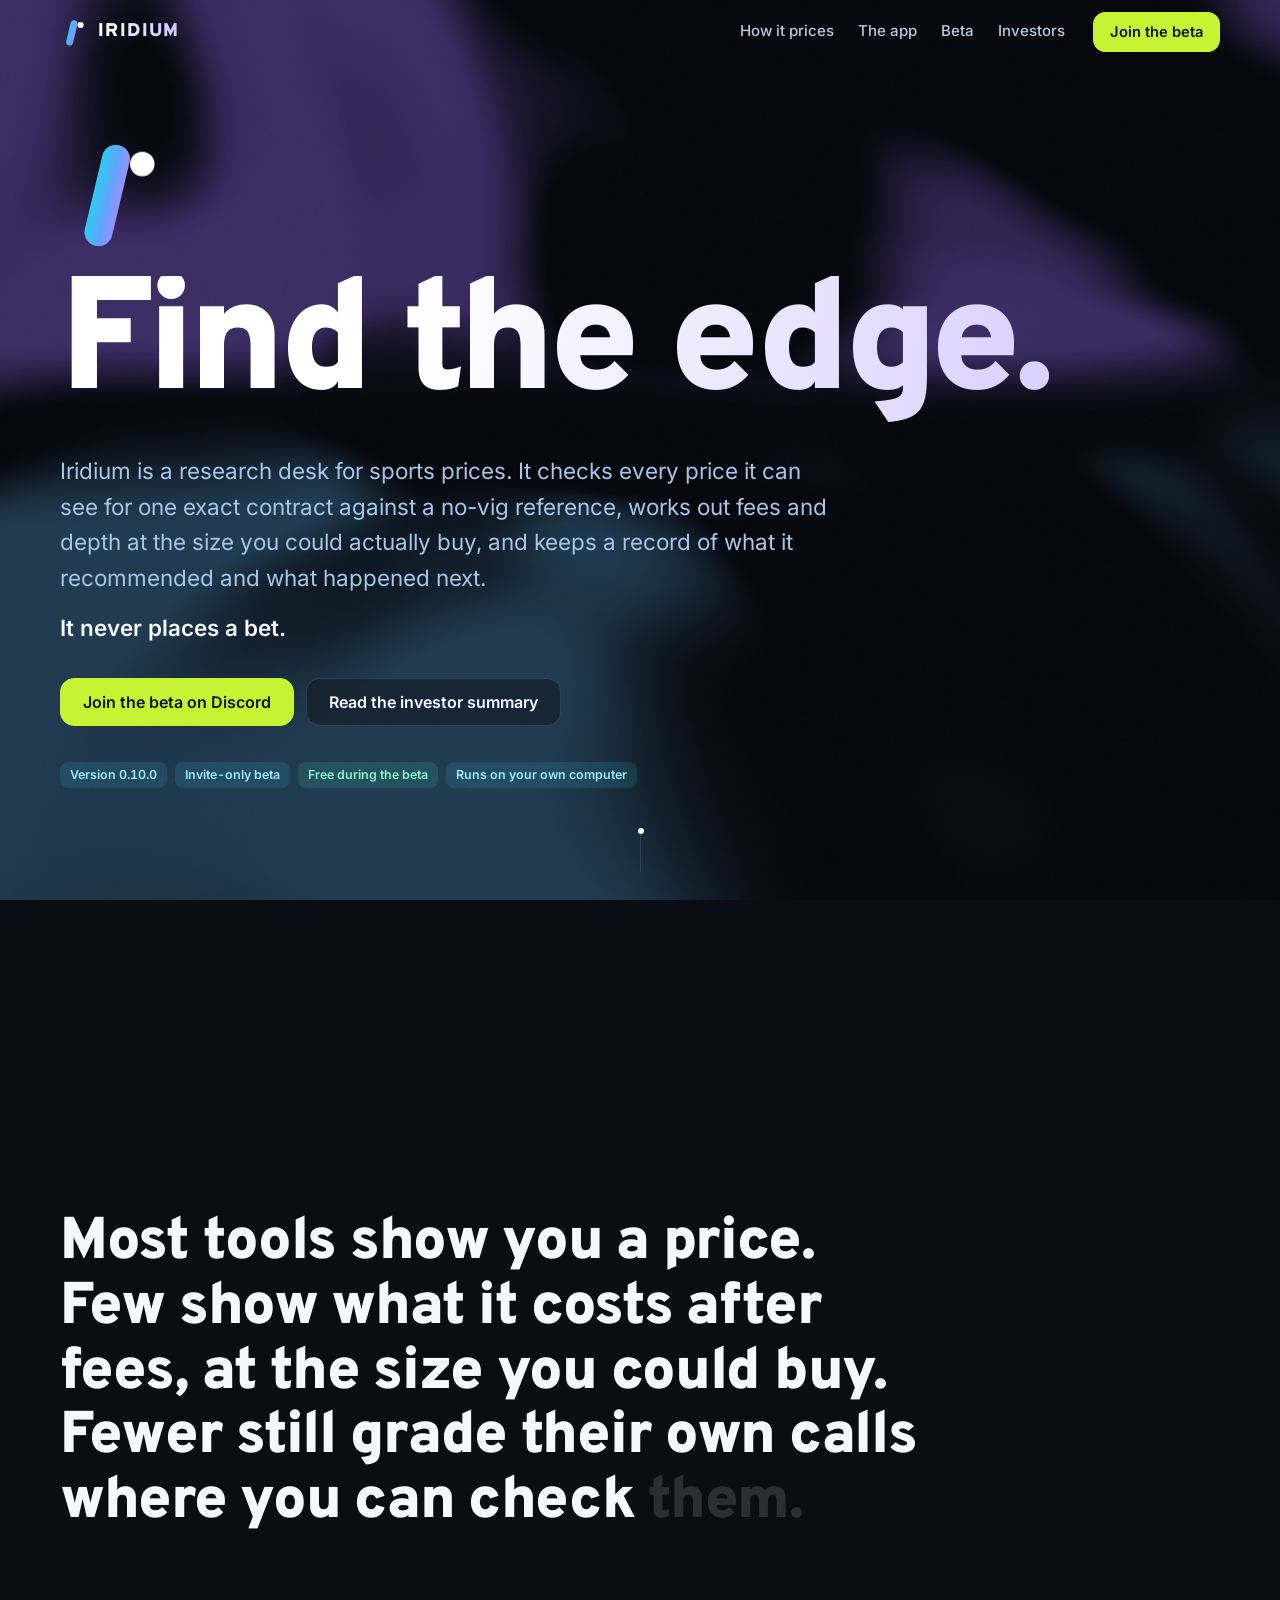
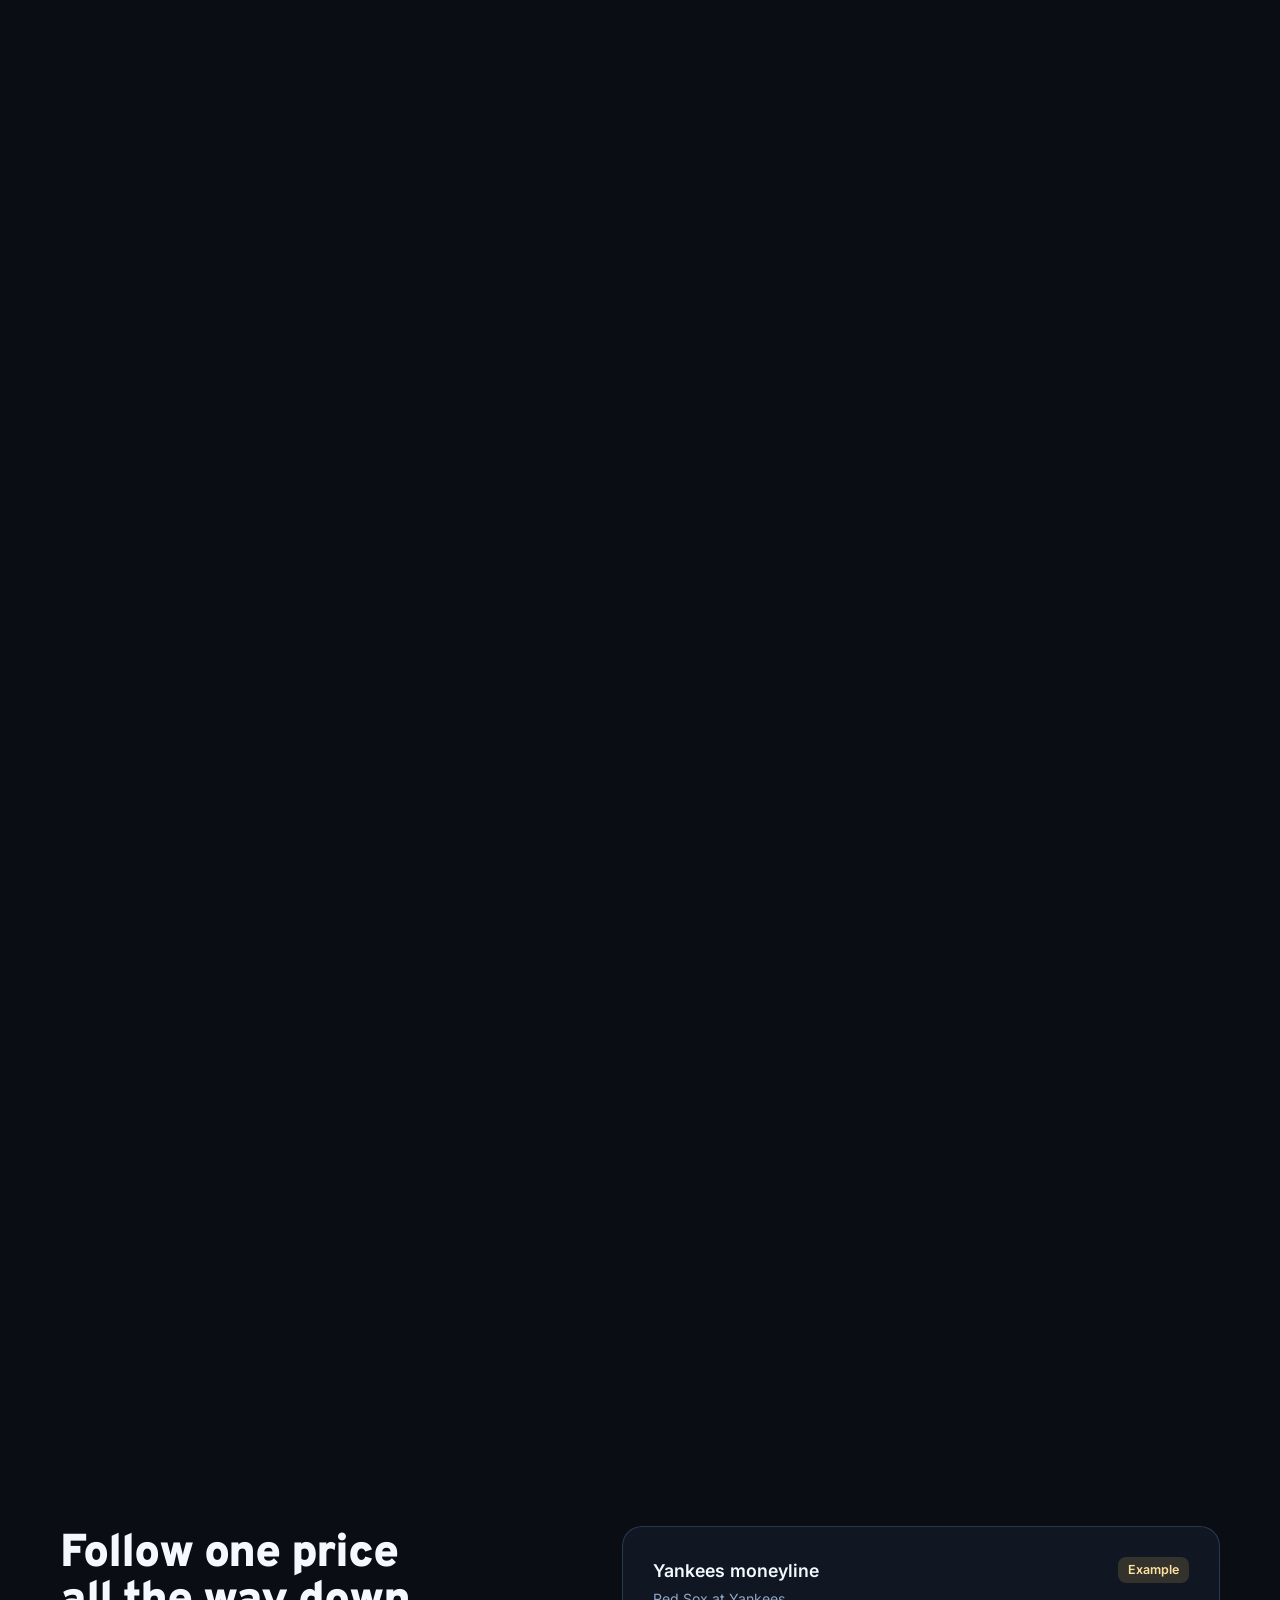
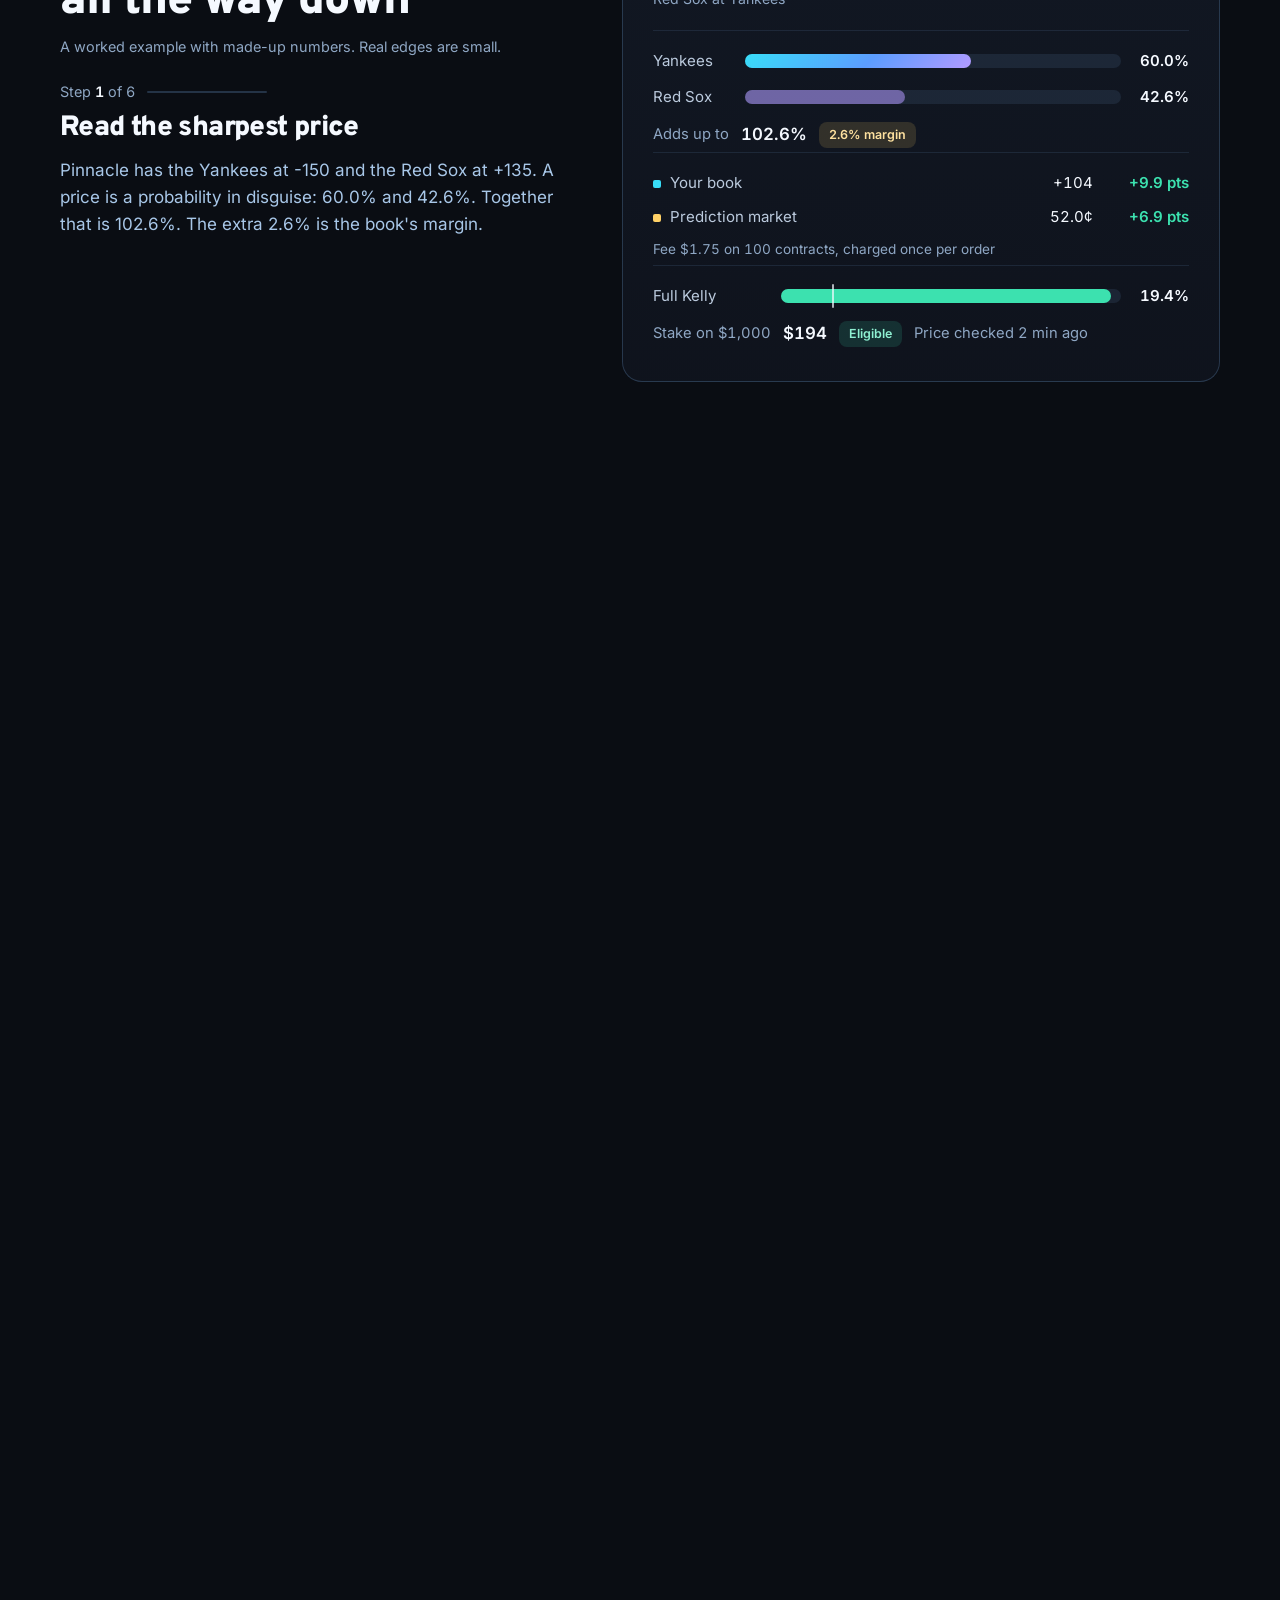
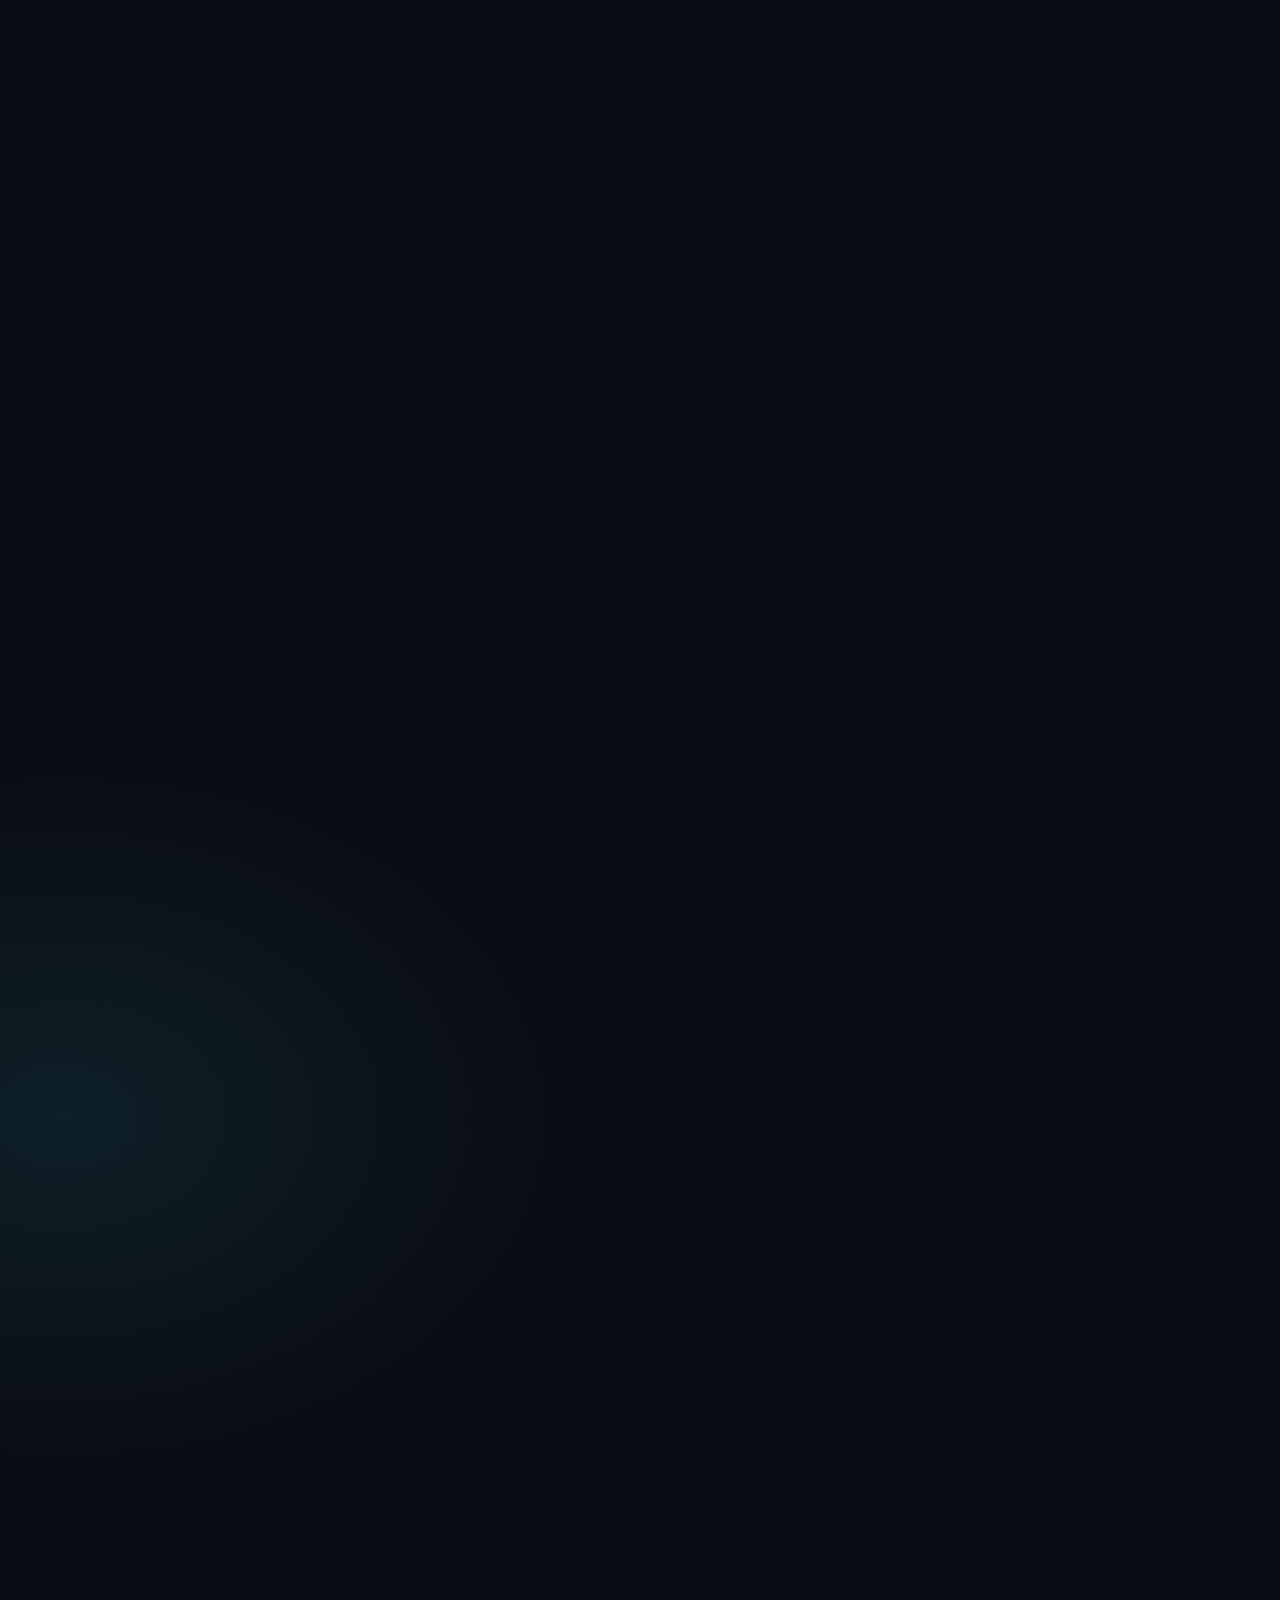
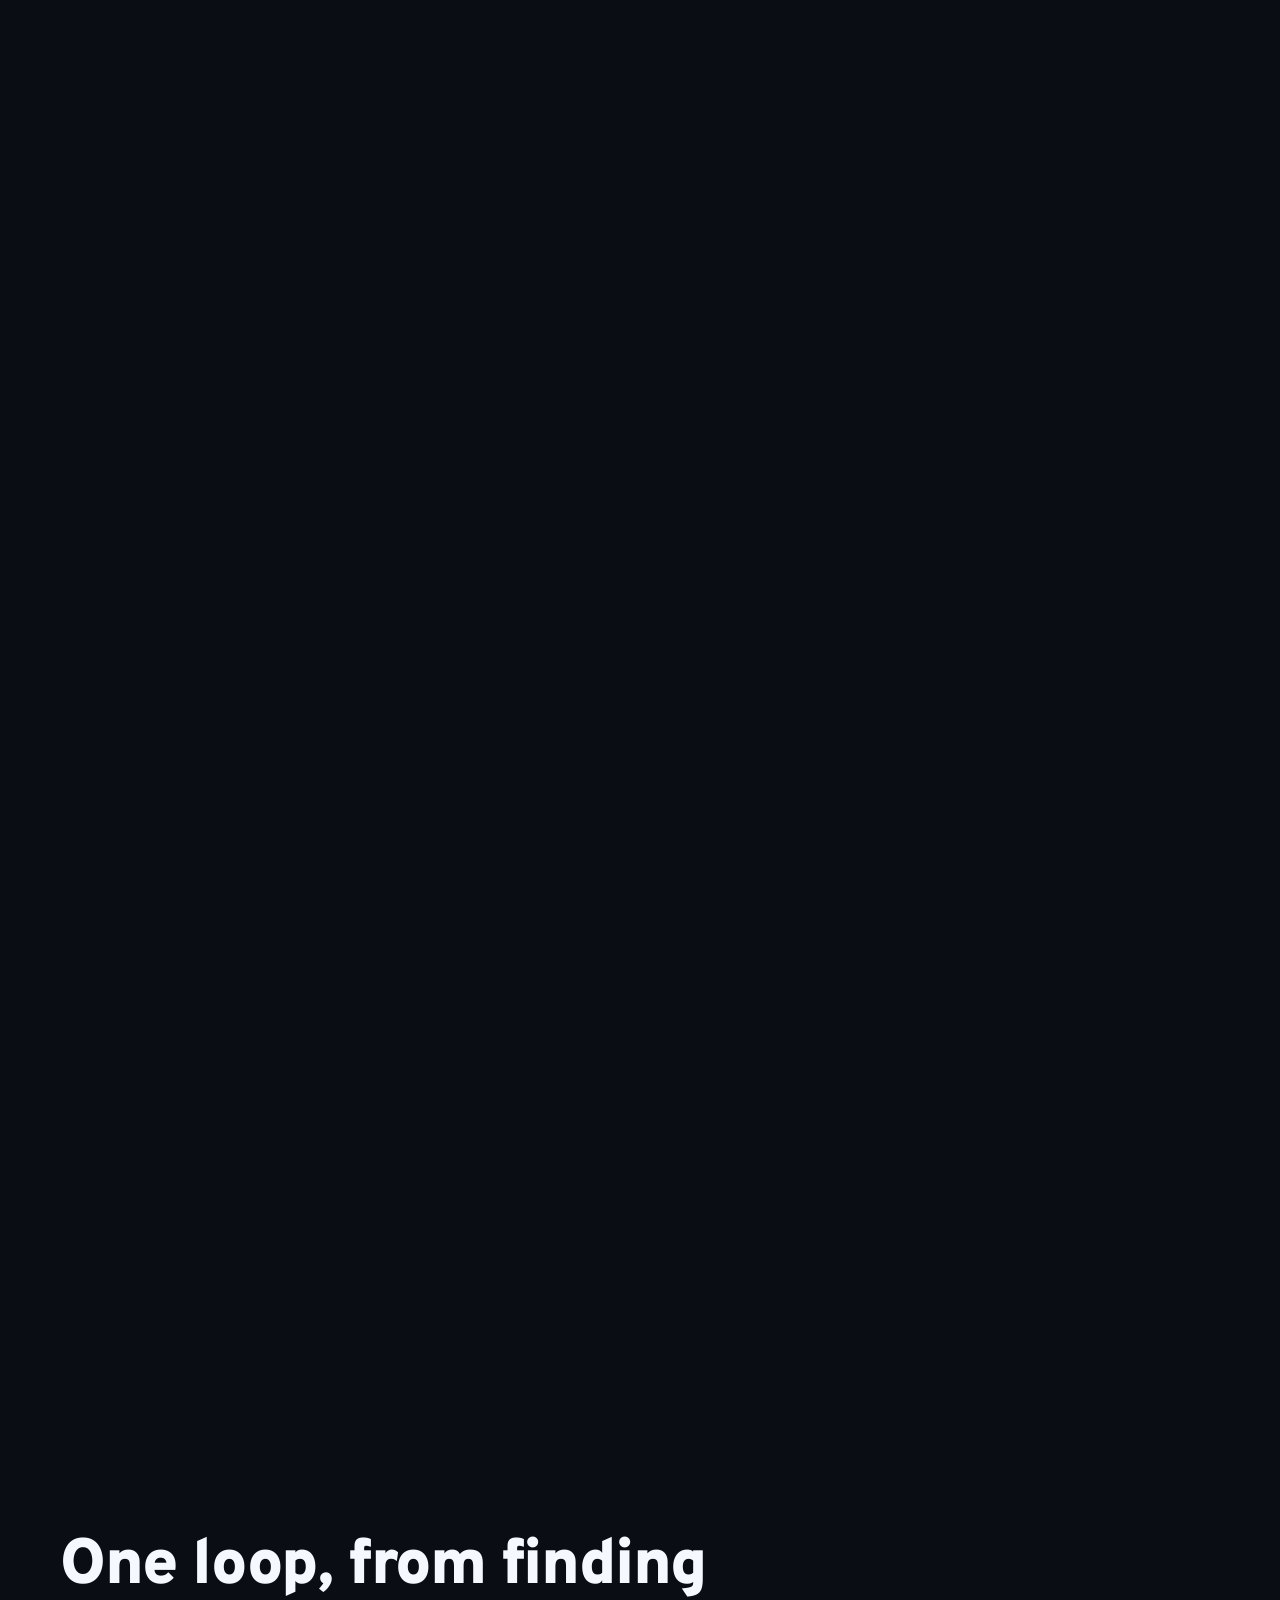
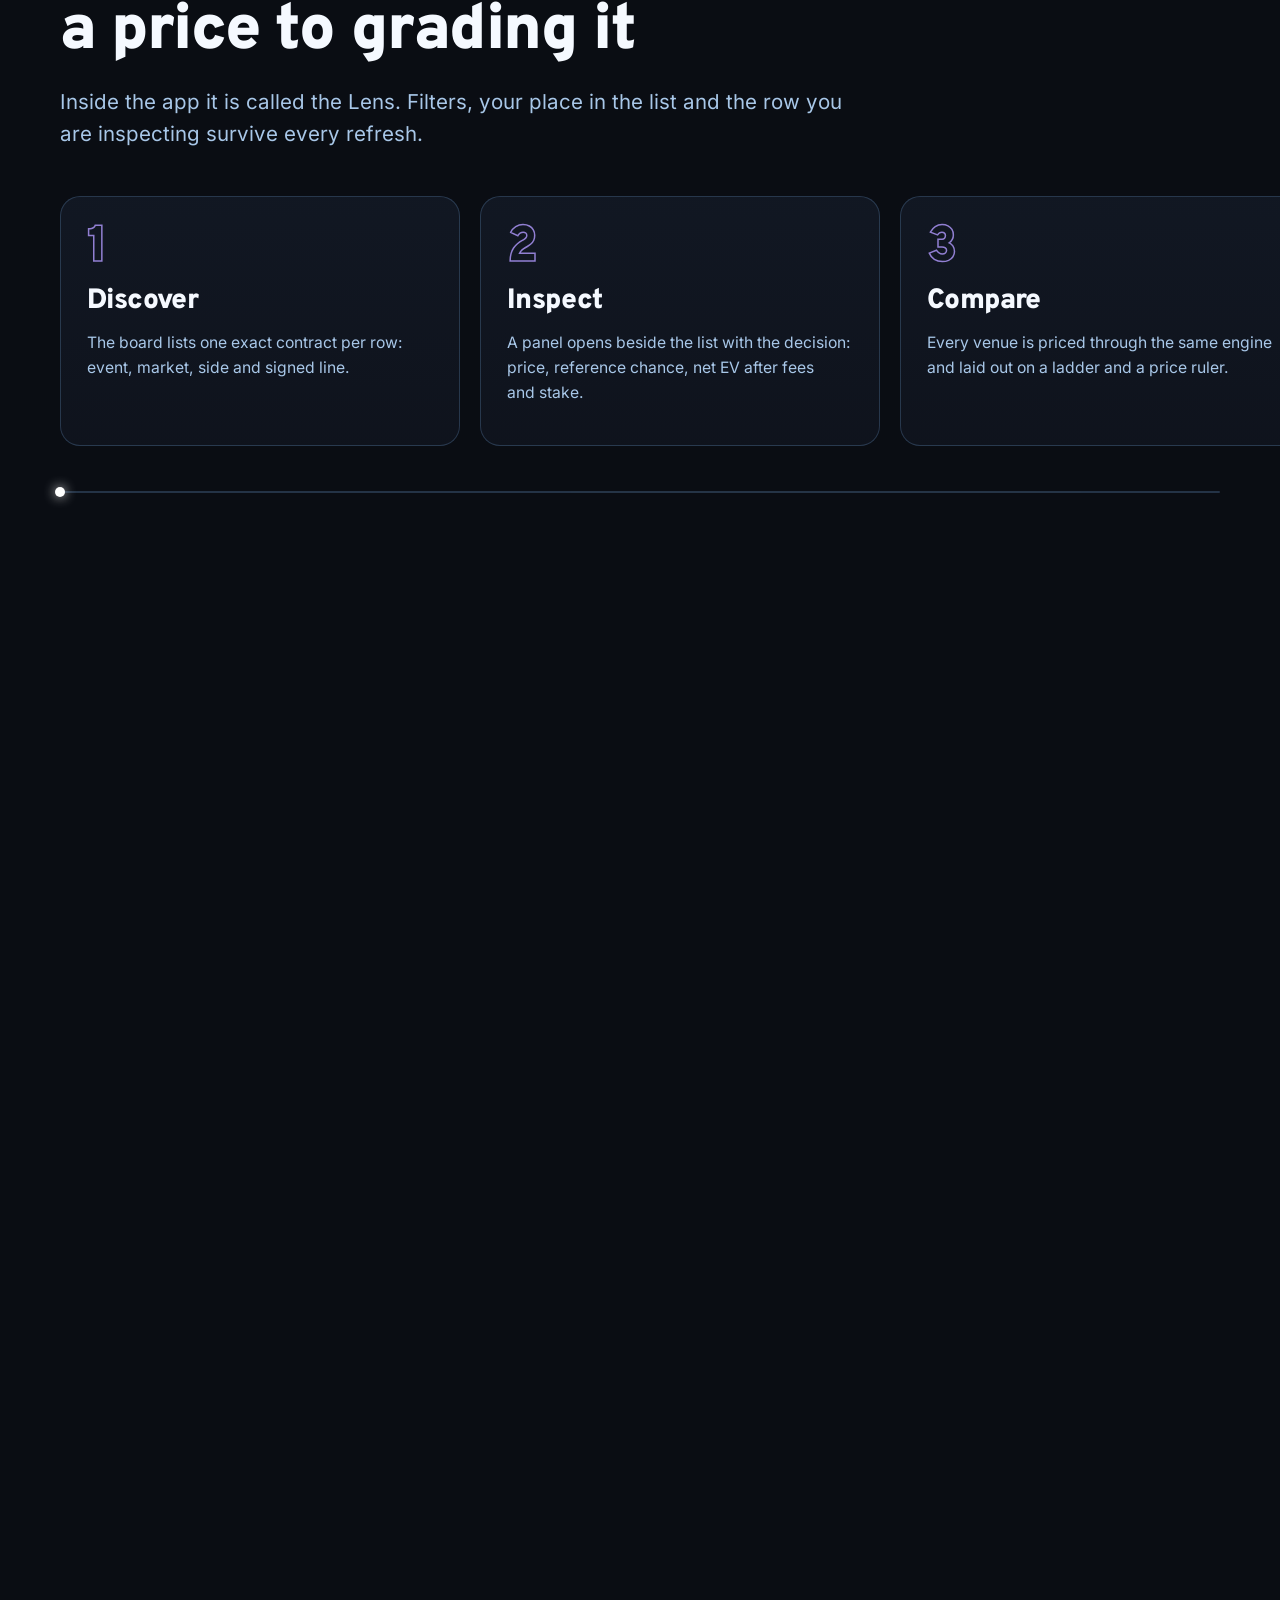
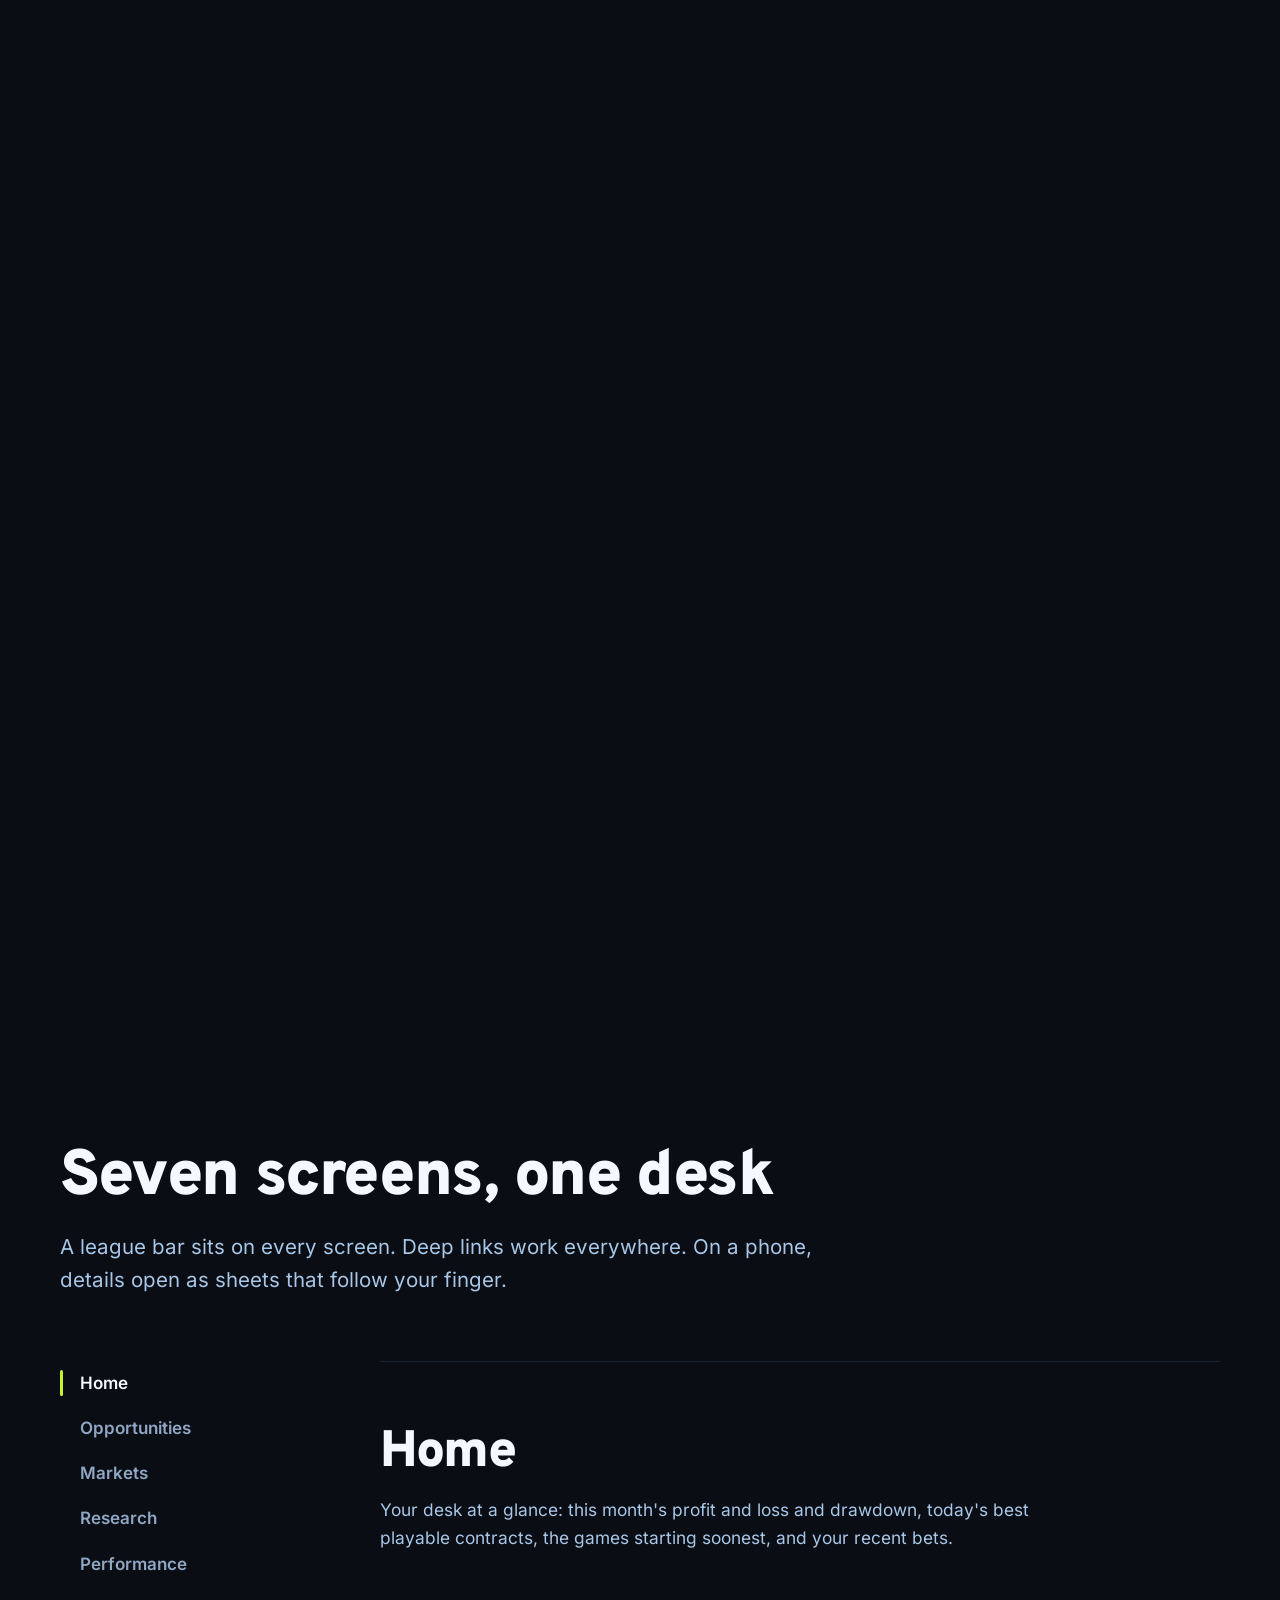
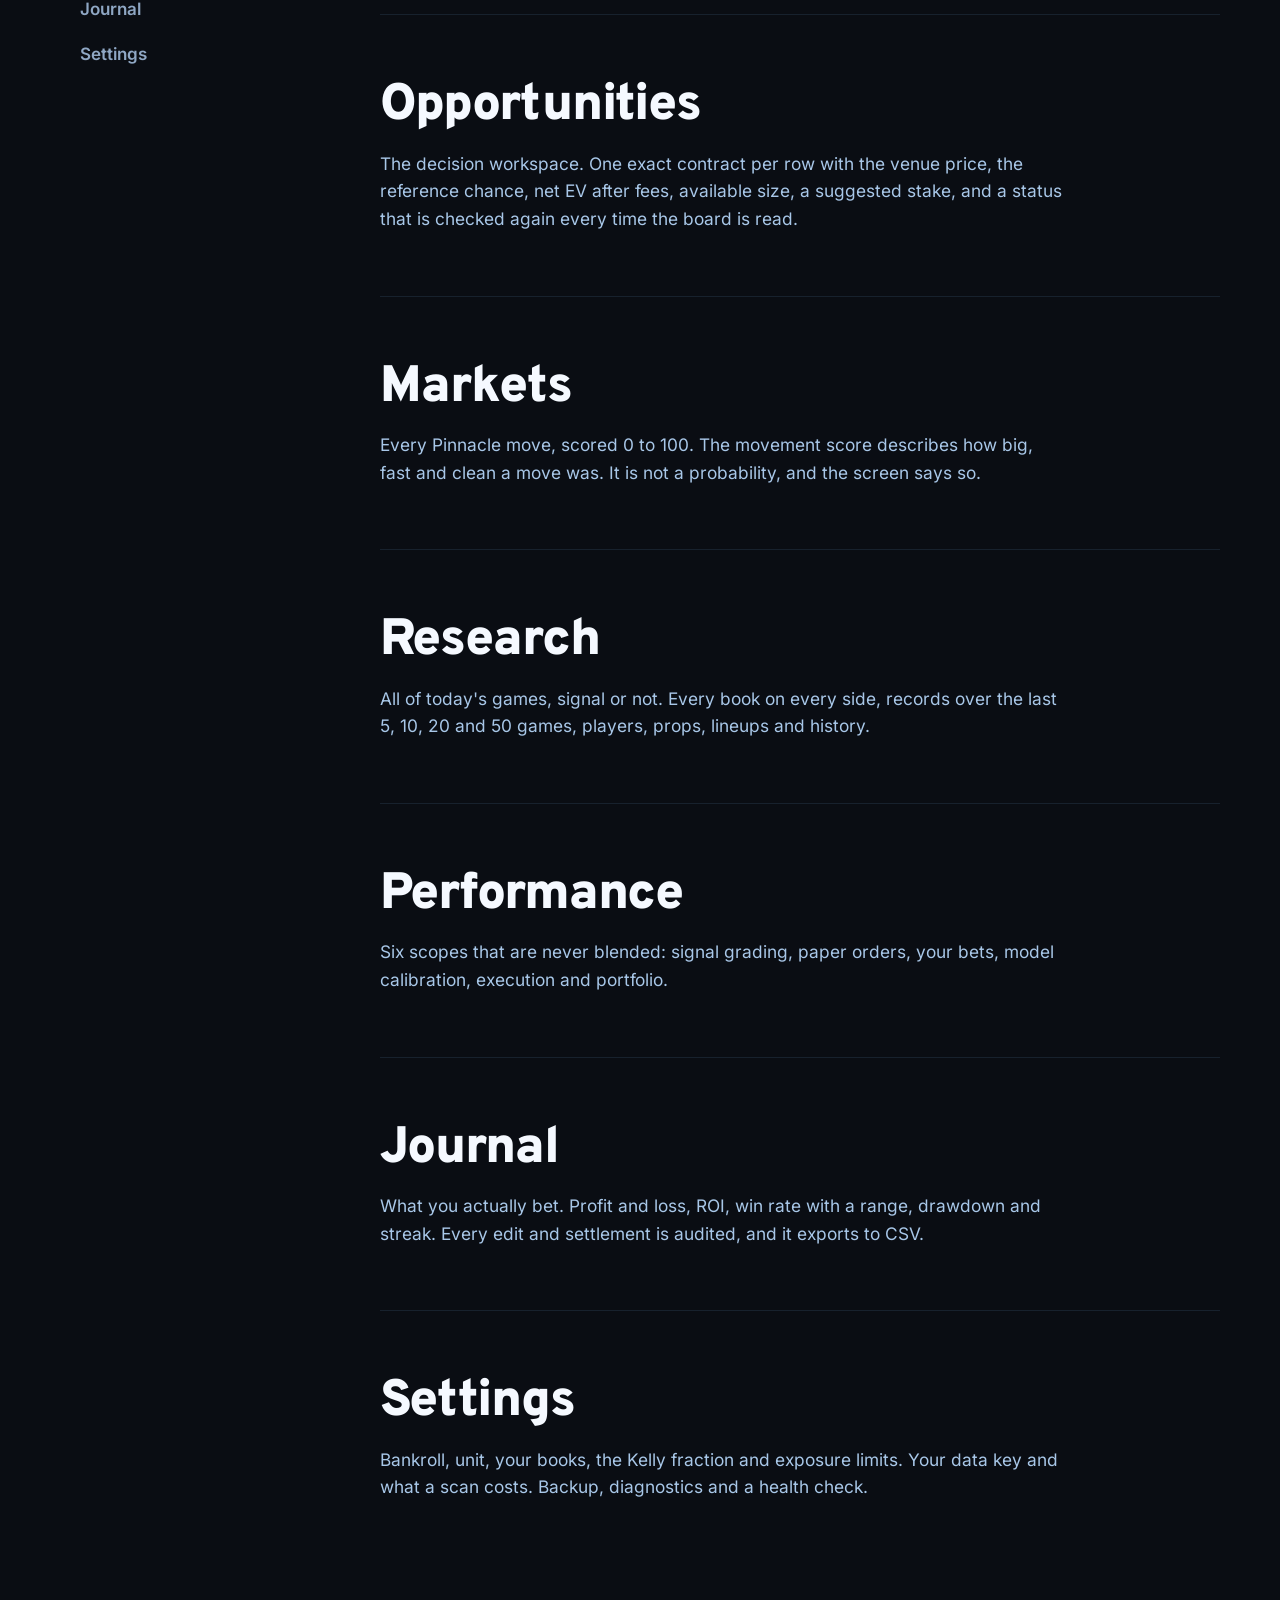
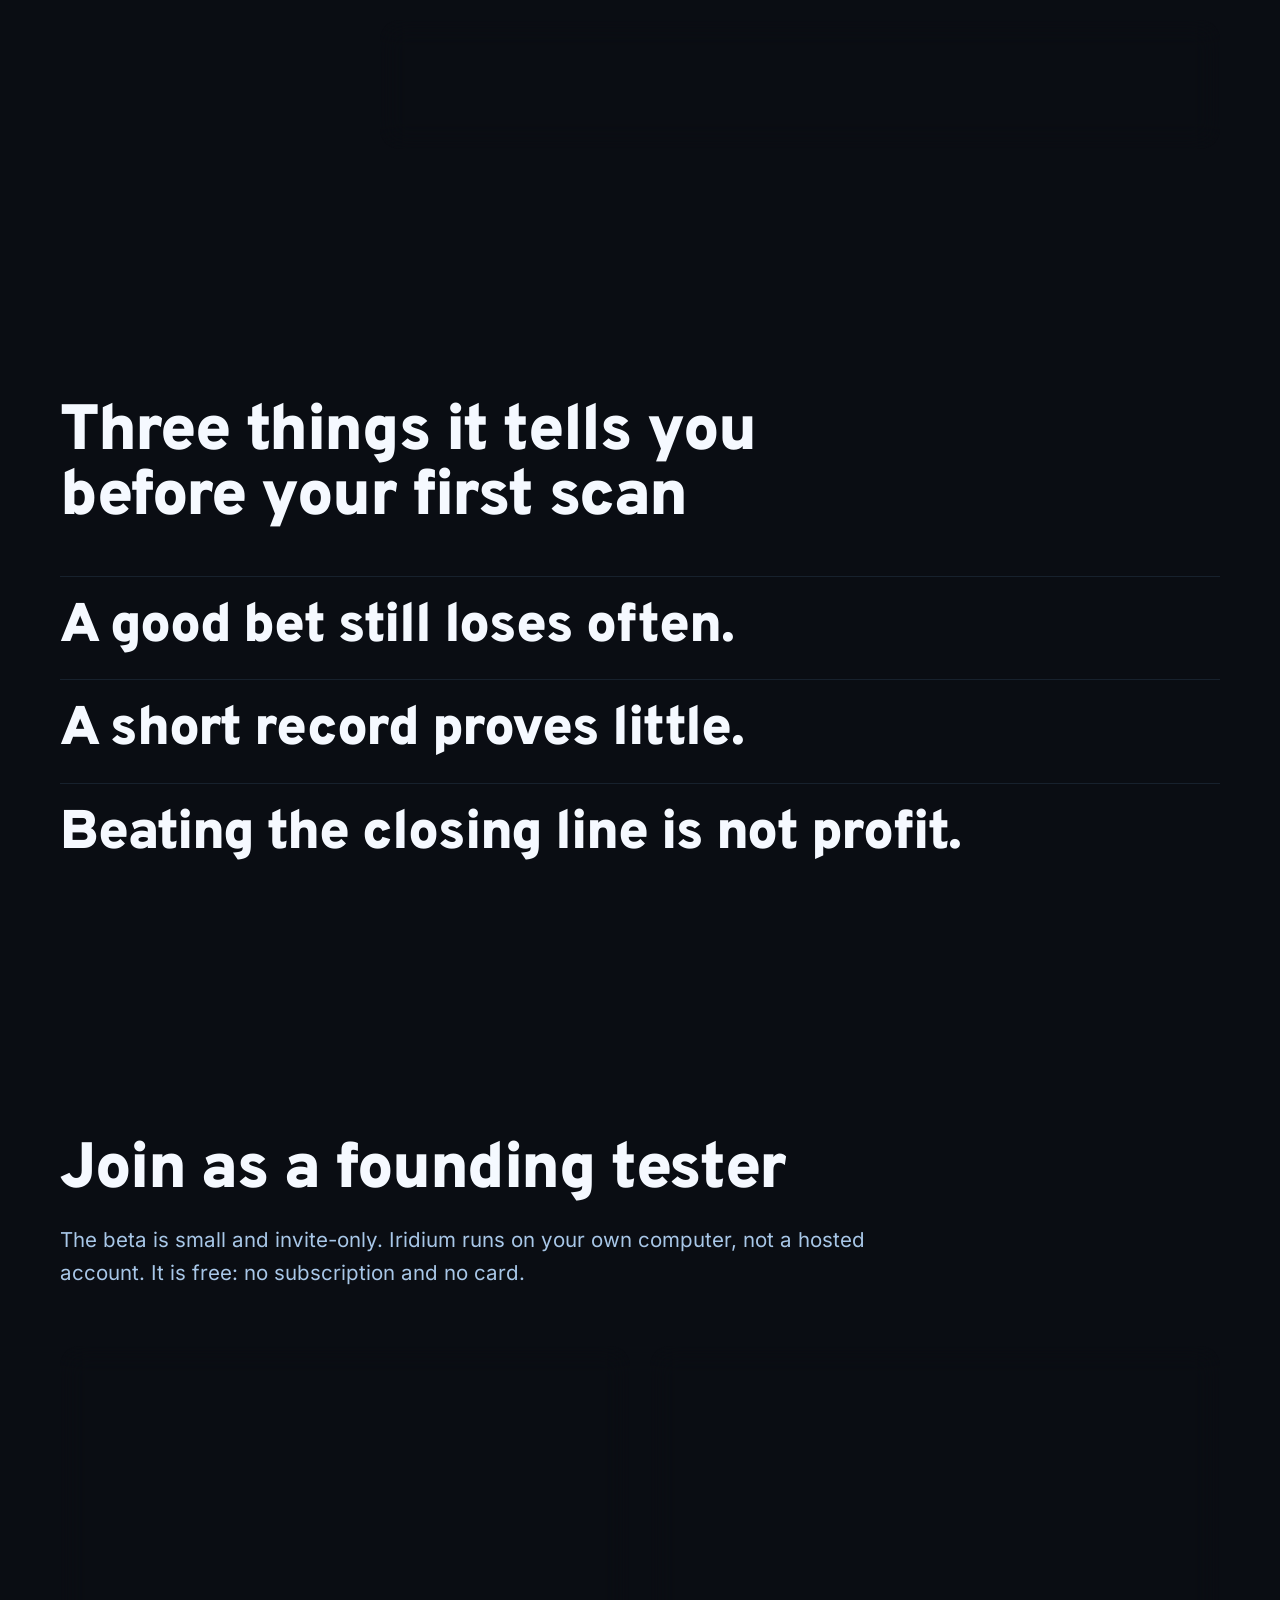
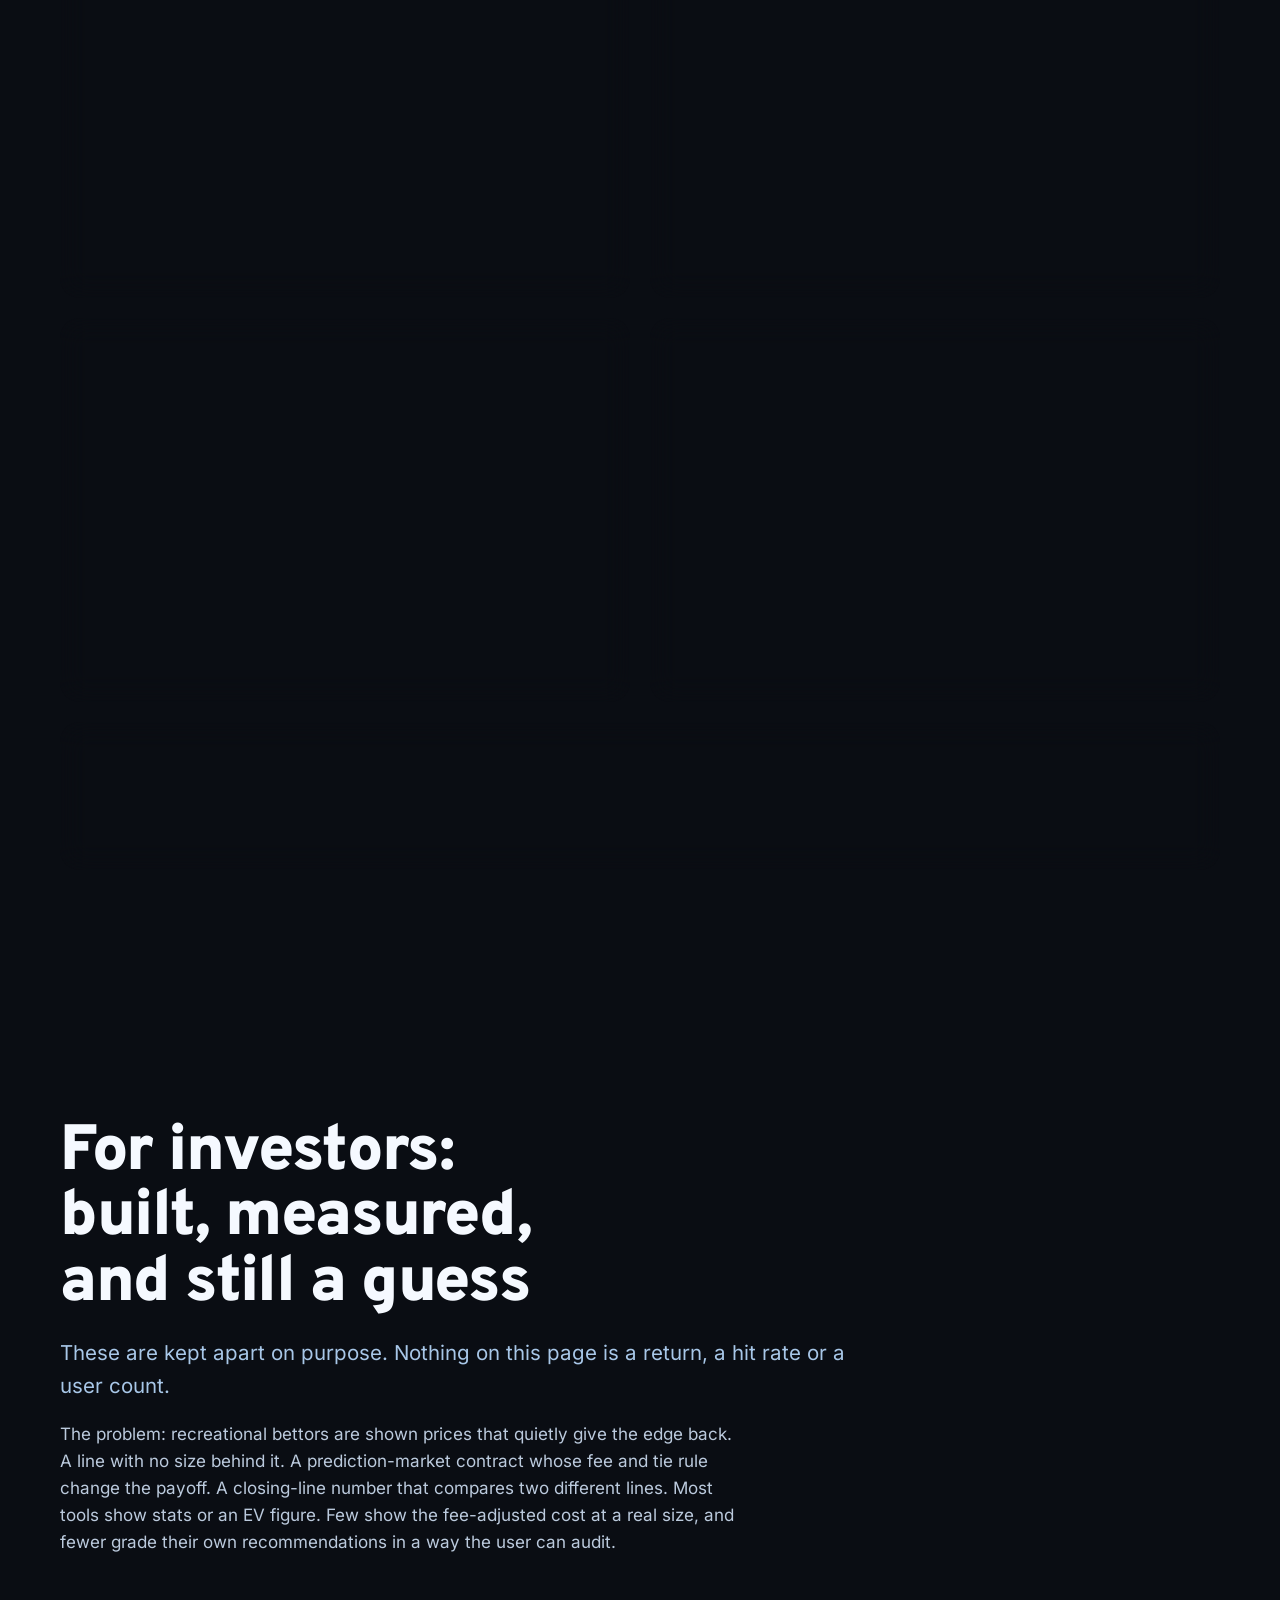
==== index.html @ 5608540c "Draw the background light near full resolution so its edges are not blocky Co-Authored-By: Claude Fa" ====
<!doctype html>
<html lang="en" data-motion="full">
<head>
<meta charset="utf-8">
<meta name="viewport" content="width=device-width,initial-scale=1,viewport-fit=cover">
<title>Iridium beta: find the edge</title>
<meta name="description" content="Iridium is a research desk for sports prices. It compares every price for one exact contract against a no-vig reference, counts fees and depth, and grades its own record. It never places a bet. Invite-only beta.">
<meta name="theme-color" content="#0A0D13">
<link rel="canonical" href="https://aidansherlock.github.io/iridium/">
<meta property="og:type" content="website">
<meta property="og:site_name" content="Iridium">
<meta property="og:title" content="Iridium beta: find the edge">
<meta property="og:description" content="A research desk for sports prices: one exact contract, every venue, priced after fees, graded against the close. It never places a bet. Invite-only beta.">
<meta property="og:url" content="https://aidansherlock.github.io/iridium/">
<meta property="og:image" content="https://aidansherlock.github.io/iridium/og.png">
<meta property="og:image:width" content="1200">
<meta property="og:image:height" content="630">
<meta property="og:image:alt" content="Iridium mark and the words Find the edge">
<meta name="twitter:card" content="summary_large_image">
<meta name="twitter:site" content="@iridiumbet">
<link rel="icon" href="data:image/svg+xml,%3Csvg xmlns='http://www.w3.org/2000/svg' viewBox='0 0 64 64'%3E%3Cdefs%3E%3ClinearGradient id='g' x1='0' y1='0' x2='1' y2='1'%3E%3Cstop offset='0' stop-color='%2322d3ee'/%3E%3Cstop offset='.55' stop-color='%2360a5fa'/%3E%3Cstop offset='1' stop-color='%23a78bfa'/%3E%3C/linearGradient%3E%3C/defs%3E%3Crect width='64' height='64' rx='14' fill='%23000'/%3E%3Cpath d='M22 55 L32 13' stroke='url(%23g)' stroke-width='16' stroke-linecap='round'/%3E%3Ccircle cx='47' cy='16' r='7' fill='%23fff'/%3E%3C/svg%3E">
<style>
@font-face{font-family:Inter;font-weight:100 900;font-display:swap;src:url([data-uri]) format("woff2")}
@font-face{font-family:Overpass;font-weight:900;font-display:swap;src:url([data-uri]) format("woff2")}
:root{
  --bg:#0A0D13;--bg1:#11161F;--bg2:#182030;--line:rgba(74,106,140,.42);--line-soft:rgba(74,106,140,.22);
  --t1:#F5F9FF;--t2:#BBCADD;--ctx:#A8C7E8;--t3:#8FA7C4;
  --acc:#38DDF8;--acc3:#5C9DFF;--acc2:#B29AFF;--volt:#C6F432;--volt-ink:#10160A;
  --good:#3CE1AF;--warn:#FFD166;--bad:#FF7E97;
  --iri:linear-gradient(135deg,#38DDF8,#5C9DFF 55%,#B29AFF);
  --ease:cubic-bezier(.22,1,.36,1);--r:20px;--pad:clamp(20px,5vw,56px);
  --p:1;--page:0;--hp:0;
}
*{box-sizing:border-box;margin:0}
html{scroll-behavior:smooth;-webkit-text-size-adjust:100%;color-scheme:dark;background:var(--bg)}
body{font:400 1.0625rem/1.6 Inter,system-ui,sans-serif;color:var(--t2);background:
  radial-gradient(60vw 50vh at 85% 0%,rgba(178,154,255,.13),transparent 70%),
  radial-gradient(55vw 55vh at 5% 30%,rgba(56,221,248,.09),transparent 70%),var(--bg);
  -webkit-font-smoothing:antialiased}
main,footer{position:relative;z-index:1}
.contract,.nums,.count,.chip{font-variant-numeric:tabular-nums}
main{overflow-x:clip}
h1,h2,h3{font-family:Overpass,Inter,sans-serif;font-weight:900;color:var(--t1);letter-spacing:-.022em;line-height:1.02;text-wrap:balance}
h2{font-size:clamp(2.1rem,5.4vw,4rem);max-width:17ch}
h3{font-size:clamp(1.35rem,2.4vw,1.75rem);line-height:1.12}
p,li{text-wrap:pretty}
p{max-width:62ch}
a{color:var(--acc);text-underline-offset:3px}
ul,ol{padding:0;list-style:none}
strong,b{color:var(--t1);font-weight:600}
:focus-visible{outline:2px solid var(--volt);outline-offset:3px;border-radius:6px}
::selection{background:var(--volt);color:var(--volt-ink)}
.wrap{width:100%;max-width:calc(1160px + 2*var(--pad));margin-inline:auto;padding-left:max(var(--pad),env(safe-area-inset-left,0px));padding-right:max(var(--pad),env(safe-area-inset-right,0px))}
.lede{font-size:clamp(1.1rem,1.6vw,1.3rem);color:var(--ctx);margin-top:20px}
.note{font-size:.9rem;color:var(--t3)}
section{position:relative}
.sec{padding:clamp(88px,14vh,160px) 0}
#light{position:fixed;inset:0;width:100%;height:100%;z-index:0;pointer-events:none}
.skip{position:absolute;left:-999px}.skip:focus{left:16px;top:16px;z-index:99;background:var(--volt);color:var(--volt-ink);padding:8px 14px;border-radius:10px}

/* buttons: press feedback on every control */
.btn{display:inline-flex;align-items:center;gap:10px;min-height:48px;padding:0 22px;border-radius:14px;border:1px solid var(--line);
  background:rgba(17,22,31,.55);color:var(--t1);font:600 1rem/1 Inter,sans-serif;text-decoration:none;cursor:pointer;
  transition:transform .18s var(--ease),background .2s,border-color .2s;-webkit-backdrop-filter:blur(10px);backdrop-filter:blur(10px)}
.btn:hover{border-color:var(--acc);background:rgba(24,32,48,.8)}
.btn:active{transform:scale(.96)}
.btn.go{background:var(--volt);border-color:var(--volt);color:var(--volt-ink)}
.btn.go:hover{background:#d4fb55;border-color:#d4fb55}
.btn.sm{min-height:40px;padding:0 16px;font-size:.92rem;border-radius:12px}
.chip{display:inline-flex;align-items:center;height:26px;padding:0 10px;border-radius:8px;font-size:.78rem;font-weight:600;
  background:rgba(56,221,248,.12);color:#9FEBFB;white-space:nowrap}
.chip.warn{background:rgba(255,209,102,.14);color:#FFE2A0}
.chip.good{background:rgba(60,225,175,.14);color:#8FF0D2}
.card{background:linear-gradient(180deg,rgba(19,26,38,.86),rgba(16,21,31,.86));border:1px solid var(--line);border-radius:var(--r);
  -webkit-backdrop-filter:blur(14px);backdrop-filter:blur(14px)}
@supports (corner-shape:squircle){.card,.btn,.chip{corner-shape:squircle}.card{border-radius:28px}.btn{border-radius:20px}}

/* top bar: clear glass that takes a material only when content is under it */
.top{position:fixed;inset:0 0 auto 0;z-index:20;padding-top:env(safe-area-inset-top);border-bottom:1px solid transparent;transition:background .3s,border-color .3s}
.top.solid{background:rgba(10,13,19,.62);-webkit-backdrop-filter:blur(18px) saturate(1.4);backdrop-filter:blur(18px) saturate(1.4);border-color:var(--line-soft)}
.top .wrap{display:flex;align-items:center;gap:28px;height:64px}
.brand{display:flex;align-items:center;gap:10px;text-decoration:none;margin-right:auto}
.brand svg{width:28px;height:28px}
.brand span{font:900 1.15rem/1 Overpass,sans-serif;letter-spacing:.075em;background:linear-gradient(90deg,#fff,#CFC4FF);-webkit-background-clip:text;background-clip:text;color:transparent}
.top nav{display:flex;gap:24px}
.top nav a{color:var(--t2);text-decoration:none;font-size:.94rem;font-weight:500;padding:6px 0;border-bottom:2px solid transparent;transition:color .2s,border-color .2s}
.top nav a:hover{color:var(--t1)}
.top nav a[aria-current]{color:var(--t1);border-color:var(--volt)}
.bar{position:fixed;left:0;top:0;height:2px;width:100%;z-index:21;background:var(--iri);transform-origin:0 50%;transform:scaleX(var(--page))}
@media(min-width:1280px){.bar{display:none}}


/* hero */
.hero{min-height:100vh;min-height:100svh;display:grid;align-items:center;padding:120px 0 96px}
.hero .in{transform:translateY(calc(var(--hp)*-70px)) scale(calc(1 - var(--hp)*.07));opacity:calc(1 - var(--hp)*1.25);transform-origin:20% 40%}
.mark{width:clamp(72px,9vw,112px);height:auto;display:block;margin-bottom:28px;overflow:visible}
.mark .bar-s{stroke-dasharray:44;stroke-dashoffset:44;animation:rise .95s var(--ease) .2s forwards}
.mark .pt{opacity:0;animation:climb .9s var(--ease) .75s forwards}
.mark .halo{opacity:0;transform-origin:47px 16px;animation:halo 1.5s ease-out 1.45s forwards}
@keyframes rise{to{stroke-dashoffset:0}}
@keyframes climb{0%{opacity:0;transform:translate(-25px,39px) scale(.5)}35%{opacity:1}70%{transform:translate(-15px,-3px) scale(.9)}100%{opacity:1;transform:none}}
@keyframes halo{0%{opacity:.9;transform:scale(.6)}100%{opacity:0;transform:scale(4.2)}}
h1{font-size:clamp(3.4rem,12.5vw,10.5rem);letter-spacing:-.04em;line-height:.9;background:linear-gradient(100deg,#fff 30%,#CFC4FF);-webkit-background-clip:text;background-clip:text;color:transparent;padding-bottom:.08em}
.hero .up{opacity:0;transform:translateY(26px);animation:up .9s var(--ease) forwards;animation-delay:calc(1s + var(--i)*.12s)}
@keyframes up{to{opacity:1;transform:none}}
.hero .lede{max-width:56ch;font-size:clamp(1.12rem,1.75vw,1.4rem)}
.hero .never{color:var(--t1);font-weight:600;margin-top:14px;font-size:clamp(1.12rem,1.75vw,1.4rem)}
.cta{display:flex;flex-wrap:wrap;gap:12px;margin-top:32px}
.facts{display:flex;flex-wrap:wrap;gap:8px;margin-top:36px}
.cue{position:absolute;left:50%;bottom:28px;width:1px;height:44px;background:var(--line);opacity:calc(1 - var(--hp)*4)}
.cue::after{content:"";position:absolute;left:-2.5px;top:0;width:6px;height:6px;border-radius:50%;background:#fff;animation:cue 1.8s var(--ease) infinite}
@keyframes cue{0%{transform:translateY(0);opacity:0}25%{opacity:1}100%{transform:translateY(40px);opacity:0}}

/* scroll-linked reveals. --p runs 0 to 1 as a block enters; --i staggers its children */
[data-view] .rv,[data-view].rv{--q:clamp(0,calc(var(--p)*1.7 - var(--i,0)*.14),1);opacity:var(--q);transform:translateY(calc((1 - var(--q))*30px))}
.wipe{background:linear-gradient(90deg,var(--t1) calc(var(--p)*130% - 30%),rgba(245,249,255,.16) calc(var(--p)*130%));-webkit-background-clip:text;background-clip:text;color:transparent}
.words span{opacity:clamp(.14,calc(var(--p)*(var(--n) + 5) - var(--i)),1)}

/* pinned scenes */
.pin{height:calc(var(--len)*100vh)}
.stick{position:sticky;top:0;height:100vh;height:100svh;display:grid;grid-template-columns:minmax(0,1fr);align-items:center;overflow:hidden;padding:76px 0 28px}
.say p{font:900 clamp(1.7rem,4.6vw,3.9rem)/1.1 Overpass,sans-serif;letter-spacing:-.022em;color:var(--t1);max-width:22ch}
.say.wide p{font-size:clamp(1.45rem,3.5vw,3rem);max-width:27ch}

/* the pricing scene */
.price .grid{display:grid;grid-template-columns:minmax(0,5fr) minmax(0,6fr);gap:clamp(28px,5vw,72px);align-items:center}
.price h2{font-size:clamp(1.9rem,3.6vw,3rem);margin-bottom:10px}
.count{font-size:.9rem;color:var(--t3);margin:22px 0 10px;display:flex;align-items:center;gap:12px}
.count i{flex:0 0 120px;height:2px;background:var(--line);position:relative;overflow:hidden;border-radius:2px}
.count i::after{content:"";position:absolute;inset:0;background:var(--volt);transform-origin:0 50%;transform:scaleX(var(--p))}
.steps{position:relative;min-height:15.5em}
.steps li{position:absolute;inset:0 0 auto 0;opacity:0;transform:translateY(22px);transition:opacity .3s,transform .55s var(--ease);pointer-events:none}
.steps li.past{transform:translateY(-22px)}
.steps li.cur{opacity:1;transform:none;pointer-events:auto}
.steps p{margin-top:12px;color:var(--ctx)}
.contract{padding:clamp(18px,2.4vw,30px);--y:60;--x:42.6;--m:52;--k:19.4;--vig:1}
.chead{display:flex;justify-content:space-between;align-items:flex-start;gap:12px;padding-bottom:18px;border-bottom:1px solid var(--line-soft)}
.chead b{display:block;font-size:1.1rem}.chead span:not(.chip){font-size:.88rem;color:var(--t3)}
.grp{padding:18px 0 4px;opacity:0;transform:translateY(12px);transition:opacity .4s,transform .6s var(--ease)}
.grp.on{opacity:1;transform:none}
.grp+.grp{border-top:1px solid var(--line-soft)}
.row{display:grid;grid-template-columns:5.2em 1fr 3.6em;align-items:center;gap:14px;margin-bottom:12px;font-size:.94rem}
.row b{text-align:right}
.row.kelly{grid-template-columns:7.6em 1fr 3.6em}
.track{position:relative;height:14px;border-radius:7px;background:rgba(74,106,140,.2)}
.fill{position:absolute;inset:0 auto 0 0;border-radius:7px;background:var(--iri)}
.fill.y{width:calc(var(--y)*1%)}.fill.x{width:calc(var(--x)*1%);background:rgba(178,154,255,.55)}
.fill.k{width:calc(var(--k)*5%);background:var(--good)}
.mk{position:absolute;top:-5px;bottom:-5px;width:2px;border-radius:2px;opacity:0;transition:opacity .4s}
.mk.on{opacity:1}
.mk.book{left:49%;background:var(--acc)}.mk.mkt{left:calc(var(--m)*1%);background:var(--warn)}
.mk.cap{left:15%;background:var(--t1);opacity:.7}
.sum{display:flex;align-items:center;gap:12px;font-size:.92rem;color:var(--t3);min-height:26px}
.sum b{font-size:1.05rem}
#vig{opacity:var(--vig);transform:scale(calc(.8 + var(--vig)*.2))}
.lrow{display:grid;grid-template-columns:1fr 4.2em 5.6em;gap:12px;align-items:center;font-size:.94rem;margin-bottom:10px}
.lrow span:first-child::before{content:"";display:inline-block;width:8px;height:8px;border-radius:2px;margin-right:9px;background:var(--acc)}
.lrow.m span:first-child::before{background:var(--warn)}
.lrow span+span{text-align:right;color:var(--t1)}
.lrow b{text-align:right;color:var(--good)}
.lnote{font-size:.85rem;color:var(--t3);opacity:0;transition:opacity .4s;min-height:1.4em}.lnote.on{opacity:1}

/* the Lens: six steps carried sideways by the wheel */
.lens .stick{align-content:center;gap:clamp(24px,5vh,48px)}
.lens .rail{display:flex;gap:20px;padding-inline:max(var(--pad),calc((100vw - 1160px)/2));will-change:transform}
.lc{flex:0 0 min(400px,80vw);padding:26px 26px 30px;display:flex;flex-direction:column;gap:12px;min-height:250px}
.lc em{font:900 3.2rem/1 Overpass,sans-serif;font-style:normal;color:transparent;-webkit-text-stroke:1.5px var(--acc2);opacity:.8}
.lc p{font-size:.98rem;color:var(--ctx)}
.lens .thread{height:2px;background:var(--line);position:relative;border-radius:2px}
.lens .thread::before{content:"";position:absolute;inset:0;background:var(--iri);transform-origin:0 50%;transform:scaleX(var(--p))}
.lens .thread::after{content:"";position:absolute;top:-4px;left:calc(var(--p)*100%);width:10px;height:10px;margin-left:-5px;border-radius:50%;background:#fff;box-shadow:0 0 12px rgba(255,255,255,.9)}

/* the seven screens: a list that marks where you are, like the app's own rail */
.app .grid{display:grid;grid-template-columns:230px minmax(0,1fr);gap:clamp(32px,7vw,110px);margin-top:64px}
.spy{position:sticky;top:112px;align-self:start}
.spy a{display:block;padding:9px 0 9px 20px;color:var(--t3);text-decoration:none;font-weight:600;transition:color .25s}
.spy a[aria-current]{color:var(--t1)}
.spy::before{content:"";position:absolute;left:0;top:0;width:3px;height:26px;border-radius:3px;background:var(--volt);transform:translateY(var(--my,9px));transition:transform .45s var(--ease)}
.screen{padding:clamp(34px,7vh,64px) 0;border-top:1px solid var(--line-soft);scroll-margin-top:100px}
.screen h3{font-size:clamp(1.8rem,4.2vw,3.2rem)}
.screen p{margin-top:14px;color:var(--ctx);font-size:1.08rem}
.sports{margin-top:56px;padding:26px}
.sports p{font-size:.98rem}

/* three warnings */
.three li{font:900 clamp(1.6rem,4.3vw,3.4rem)/1.08 Overpass,sans-serif;letter-spacing:-.02em;padding:22px 0;border-top:1px solid var(--line-soft)}
.three{margin-top:44px}

/* beta */
.cols{display:grid;grid-template-columns:repeat(2,minmax(0,1fr));gap:20px;margin-top:56px}
.cols .card{padding:clamp(22px,2.6vw,32px)}
.cols h3{margin-bottom:16px}
.list li{position:relative;padding:11px 0 11px 30px;border-top:1px solid var(--line-soft);font-size:1rem}
.list li:first-child{border-top:0}
.list li::before{content:"";position:absolute;left:4px;top:1.25em;width:8px;height:8px;border-radius:50%;background:var(--iri)}
ol.list{counter-reset:n}
ol.list li{padding-left:42px;counter-increment:n}
ol.list li::before{content:counter(n);background:none;top:11px;left:0;width:28px;height:28px;font:900 1.05rem/28px Overpass,sans-serif;color:var(--acc);text-align:center;border:1px solid var(--line);border-radius:9px}
.span2{grid-column:1/-1}
.join{display:flex;flex-wrap:wrap;align-items:center;justify-content:space-between;gap:20px}
.join p{max-width:52ch}

/* investors */
.quad{display:grid;grid-template-columns:repeat(2,minmax(0,1fr));gap:20px;margin-top:56px}
.quad .card{padding:clamp(22px,2.6vw,32px)}
.quad h3{margin-bottom:6px}.quad .note{margin-bottom:12px}
.nums{display:grid;grid-template-columns:repeat(2,1fr);gap:18px 20px;margin-bottom:8px}
.nums b{display:block;font:900 clamp(2rem,3.6vw,2.9rem)/1 Overpass,sans-serif;color:var(--t1)}
.nums span{font-size:.88rem;color:var(--t3);display:block;margin-top:6px}
.zero{margin-top:18px;padding:16px 18px;border-radius:14px;background:rgba(255,209,102,.09);border:1px solid rgba(255,209,102,.3);color:#FFE2A0;font-size:.96rem}
.zero b{color:#FFE9B8}
.road{margin-top:20px;padding:clamp(22px,2.6vw,32px)}
.road .line{height:2px;background:var(--line);margin:26px 0 0;position:relative}
.road .line::after{content:"";position:absolute;inset:0;background:var(--iri);transform-origin:0 50%;transform:scaleX(var(--p))}
.stages{display:grid;grid-template-columns:repeat(3,minmax(0,1fr));gap:24px}
.stage{padding-top:22px;position:relative;opacity:clamp(.32,calc(var(--p)*3.2 - var(--i)),1)}
.stage::before{content:"";position:absolute;top:-7px;left:0;width:12px;height:12px;border-radius:50%;background:#fff;box-shadow:0 0 12px rgba(255,255,255,.8)}
.stage h4{font:900 1.25rem/1.15 Overpass,sans-serif;color:var(--t1);margin:8px 0}
.stage p{font-size:.95rem}.stage .gate{margin-top:10px;font-size:.88rem;color:var(--t3)}
.plain{margin-top:20px;display:grid;grid-template-columns:repeat(3,minmax(0,1fr));gap:20px}
.plain .card{padding:24px}.plain h4{font:600 1rem/1.3 Inter,sans-serif;color:var(--t1);margin-bottom:8px}.plain p{font-size:.95rem}

footer{border-top:1px solid var(--line-soft);padding:44px 0 calc(44px + env(safe-area-inset-bottom));font-size:.9rem;color:var(--t3)}
footer .wrap{display:flex;flex-wrap:wrap;gap:16px 40px;justify-content:space-between;align-items:center}
footer p{max-width:70ch}
footer .social{display:flex;gap:20px;font-weight:600}footer .social a{color:var(--t2);text-decoration:none}footer .social a:hover{color:var(--t1)}

@media(max-width:880px){
  .top nav{display:none}
  .price .grid{grid-template-columns:1fr;gap:18px}
  .price h2{font-size:1.5rem}.steps{min-height:12.5em}.steps p{font-size:.96rem;margin-top:8px}.count{margin:10px 0 8px}
  .contract .grp:not(.cur),.chead{display:none}
  .price .stick{align-items:start}.contract{padding:6px 16px 12px}.grp{padding:12px 0 2px}
  .sum{flex-wrap:wrap;gap:6px 12px}#ver{flex-basis:100%}
  .lrow{grid-template-columns:1fr auto 5.2em;font-size:.9rem}
  .lens.pin{height:auto}.lens .stick{position:static;height:auto;overflow:visible;padding:88px 0}
  .lens .rail{flex-direction:column;transform:none!important}.lc{flex:none;min-height:0}.lens .thread{display:none}
  .app .grid{grid-template-columns:1fr}.spy{display:none}
  .cols,.quad,.plain,.stages{grid-template-columns:1fr}
  .road .line{display:none}.stage{opacity:1;border-top:1px solid var(--line-soft)}.stage::before{display:none}
}

/* Motion: Reduced. Every state is shown at once and nothing is pinned. Full is the default on purpose. */
[data-motion=reduced]{scroll-behavior:auto}
[data-motion=reduced] *{--p:1!important;--hp:0!important;animation:none!important;transition:none!important}
[data-motion=reduced] .pin{height:auto}
[data-motion=reduced] .stick{position:static;height:auto;overflow:visible;padding:96px 0}
[data-motion=reduced] .steps{min-height:0}
[data-motion=reduced] .steps li{position:static;opacity:1;transform:none;margin-bottom:26px}
[data-motion=reduced] .grp,[data-motion=reduced] .contract .grp:not(.cur){display:block;opacity:1;transform:none}
[data-motion=reduced] .mk,[data-motion=reduced] .lnote{opacity:1}
[data-motion=reduced] .mark .bar-s{stroke-dashoffset:0}[data-motion=reduced] .mark .pt,[data-motion=reduced] .hero .up{opacity:1;transform:none}
[data-motion=reduced] .lens .rail{flex-wrap:wrap;transform:none!important}
[data-motion=reduced] .count,[data-motion=reduced] .cue,[data-motion=reduced] .bar{display:none}
</style>
</head>
<body>
<canvas id="light" aria-hidden="true"></canvas>
<a class="skip" href="#main">Skip to content</a>
<div class="bar" aria-hidden="true"></div>

<header class="top" id="top">
  <div class="wrap">
    <a class="brand" href="#main" aria-label="Iridium, back to top">
      <svg viewBox="0 0 64 64" aria-hidden="true"><defs><linearGradient id="ig" x1="0" y1="0" x2="1" y2="1"><stop offset="0" stop-color="#22d3ee"/><stop offset=".55" stop-color="#60a5fa"/><stop offset="1" stop-color="#a78bfa"/></linearGradient></defs><path d="M22 55 L32 13" stroke="url(#ig)" stroke-width="16" stroke-linecap="round"/><circle cx="47" cy="16" r="7" fill="#fff"/></svg>
      <span>IRIDIUM</span>
    </a>
    <nav aria-label="Sections">
      <a href="#how">How it prices</a>
      <a href="#app">The app</a>
      <a href="#beta">Beta</a>
      <a href="#investors">Investors</a>
    </nav>
    <a class="btn go sm" href="https://discord.gg/vU9kkAEnsh" target="_blank" rel="noopener">Join the beta</a>
  </div>
</header>

<main id="main">

<section class="hero" id="hero">
  <div class="wrap in">
    <svg class="mark" viewBox="0 0 64 64" role="img" aria-label="Iridium mark">
      <path class="bar-s" d="M22 55 L32 13" stroke="url(#ig)" stroke-width="16" stroke-linecap="round" fill="none"/>
      <circle class="halo" cx="47" cy="16" r="7" fill="#fff"/>
      <circle class="pt" cx="47" cy="16" r="7" fill="#fff"/>
    </svg>
    <h1 class="up" style="--i:0">Find the edge.</h1>
    <p class="lede up" style="--i:1">Iridium is a research desk for sports prices. It checks every price it can see for one exact contract against a no-vig reference, works out fees and depth at the size you could actually buy, and keeps a record of what it recommended and what happened next.</p>
    <p class="never up" style="--i:2">It never places a bet.</p>
    <div class="cta up" style="--i:3">
      <a class="btn go" href="https://discord.gg/vU9kkAEnsh" target="_blank" rel="noopener">Join the beta on Discord</a>
      <a class="btn" href="#investors">Read the investor summary</a>
    </div>
    <div class="facts up" style="--i:4">
      <span class="chip">Version 0.10.0</span>
      <span class="chip">Invite-only beta</span>
      <span class="chip good">Free during the beta</span>
      <span class="chip">Runs on your own computer</span>
    </div>
  </div>
  <div class="cue" aria-hidden="true"></div>
</section>

<section class="pin say" style="--len:2.2" data-pin>
  <div class="stick"><div class="wrap">
    <p class="words">Most tools show you a price. Few show what it costs after fees, at the size you could buy. Fewer still grade their own calls where you can check them.</p>
  </div></div>
</section>

<section class="pin price" id="how" style="--len:5.4" data-pin="price" data-step="0">
  <div class="stick"><div class="wrap grid">
    <div>
      <h2>Follow one price all the way down</h2>
      <p class="note">A worked example with made-up numbers. Real edges are small.</p>
      <div class="count" aria-hidden="true"><span>Step <b id="stepn">1</b> of 6</span><i></i></div>
      <ol class="steps">
        <li class="cur"><h3>Read the sharpest price</h3><p>Pinnacle has the Yankees at -150 and the Red Sox at +135. A price is a probability in disguise: 60.0% and 42.6%. Together that is 102.6%. The extra 2.6% is the book's margin.</p></li>
        <li><h3>Take the margin out</h3><p>True chances add to 100%, so the margin comes off. What is left, 58.9% and 41.1%, is the reference every other number is measured against.</p></li>
        <li><h3>Compare venues on the same contract</h3><p>Your book offers +104, which implies 49.0%. A prediction market shows the same side at 52¢. Same game, same side, same line, same settlement rules. If any of those differ, the prices are shown apart and never compared.</p></li>
        <li><h3>Add the fee, at your size</h3><p>The market charges its fee once per order. 100 contracts at 52¢ cost $52.00 plus $1.75, so the real price is about 53.8¢ and the edge falls from 6.9 points to about 5.1. Fees eat most small edges, which is why they are counted.</p></li>
        <li><h3>Size it, then cap it</h3><p>Full Kelly says 19.4% of bankroll. Iridium takes a quarter of that, then caps any single bet at 3%. On $1,000 that is $30. A new desk starts at half that size.</p></li>
        <li><h3>Refuse to guess</h3><p>A stake only shows next to a fresh, verified price. Past the freshness limit, 30 minutes by default, the row turns stale and the stake goes to zero. The same happens with an unknown fee, too little depth, or a game that has started.</p></li>
      </ol>
    </div>
    <div class="card contract" id="contract" aria-hidden="true">
      <div class="chead"><div><b>Yankees moneyline</b><span>Red Sox at Yankees</span></div><span class="chip warn">Example</span></div>
      <div class="grp on cur" data-from="0" data-to="3">
        <div class="row"><span>Yankees</span><div class="track"><i class="fill y"></i><i class="mk book" data-from="2"></i><i class="mk mkt" data-from="2"></i></div><b id="yv">60.0%</b></div>
        <div class="row"><span>Red Sox</span><div class="track"><i class="fill x"></i></div><b id="xv">42.6%</b></div>
        <div class="sum"><span>Adds up to</span><b id="sv">102.6%</b><span class="chip warn" id="vig">2.6% margin</span></div>
      </div>
      <div class="grp" data-from="2" data-to="3">
        <div class="lrow"><span>Your book</span><span>+104</span><b>+9.9 pts</b></div>
        <div class="lrow m"><span>Prediction market</span><span id="mp">52.0¢</span><b id="me">+6.9 pts</b></div>
        <div class="lnote" data-from="3">Fee $1.75 on 100 contracts, charged once per order</div>
      </div>
      <div class="grp" data-from="4" data-to="5">
        <div class="row kelly"><span id="kl">Full Kelly</span><div class="track"><i class="fill k"></i><i class="mk cap on"></i></div><b id="kv">19.4%</b></div>
        <div class="sum"><span>Stake on $1,000</span><b id="stake">$194</b><span class="chip good" id="status">Eligible</span><span id="ver">Price checked 2 min ago</span></div>
      </div>
    </div>
  </div></div>
</section>

<section class="pin lens" id="lens" style="--len:3.2" data-pin="lens">
  <div class="stick">
    <div class="wrap"><h2>One loop, from finding a price to grading it</h2><p class="lede">Inside the app it is called the Lens. Filters, your place in the list and the row you are inspecting survive every refresh.</p></div>
    <ol class="rail" id="rail">
      <li class="card lc"><em>1</em><h3>Discover</h3><p>The board lists one exact contract per row: event, market, side and signed line.</p></li>
      <li class="card lc"><em>2</em><h3>Inspect</h3><p>A panel opens beside the list with the decision: price, reference chance, net EV after fees and stake.</p></li>
      <li class="card lc"><em>3</em><h3>Compare</h3><p>Every venue is priced through the same engine and laid out on a ladder and a price ruler.</p></li>
      <li class="card lc"><em>4</em><h3>Review risk</h3><p>Exposure before and after this stake, which cap binds, and how fresh the inputs are.</p></li>
      <li class="card lc"><em>5</em><h3>Record</h3><p>You place the bet yourself, then record it. Iridium does not place it for you.</p></li>
      <li class="card lc"><em>6</em><h3>Evaluate</h3><p>Each recorded bet is graded against the Pinnacle close, on the exact same contract.</p></li>
    </ol>
    <div class="wrap"><div class="thread" aria-hidden="true"></div></div>
  </div>
</section>

<section class="sec app" id="app">
  <div class="wrap">
    <div data-view><h2 class="wipe">Seven screens, one desk</h2>
    <p class="lede rv" style="--i:1">A league bar sits on every screen. Deep links work everywhere. On a phone, details open as sheets that follow your finger.</p></div>
    <div class="grid">
      <nav class="spy" id="spy" aria-label="Screens">
        <a href="#s-home">Home</a><a href="#s-opps">Opportunities</a><a href="#s-markets">Markets</a><a href="#s-research">Research</a><a href="#s-perf">Performance</a><a href="#s-journal">Journal</a><a href="#s-settings">Settings</a>
      </nav>
      <div>
        <article class="screen" id="s-home" data-view><h3 class="wipe">Home</h3><p class="rv" style="--i:1">Your desk at a glance: this month's profit and loss and drawdown, today's best playable contracts, the games starting soonest, and your recent bets.</p></article>
        <article class="screen" id="s-opps" data-view><h3 class="wipe">Opportunities</h3><p class="rv" style="--i:1">The decision workspace. One exact contract per row with the venue price, the reference chance, net EV after fees, available size, a suggested stake, and a status that is checked again every time the board is read.</p></article>
        <article class="screen" id="s-markets" data-view><h3 class="wipe">Markets</h3><p class="rv" style="--i:1">Every Pinnacle move, scored 0 to 100. The movement score describes how big, fast and clean a move was. It is not a probability, and the screen says so.</p></article>
        <article class="screen" id="s-research" data-view><h3 class="wipe">Research</h3><p class="rv" style="--i:1">All of today's games, signal or not. Every book on every side, records over the last 5, 10, 20 and 50 games, players, props, lineups and history.</p></article>
        <article class="screen" id="s-perf" data-view><h3 class="wipe">Performance</h3><p class="rv" style="--i:1">Six scopes that are never blended: signal grading, paper orders, your bets, model calibration, execution and portfolio.</p></article>
        <article class="screen" id="s-journal" data-view><h3 class="wipe">Journal</h3><p class="rv" style="--i:1">What you actually bet. Profit and loss, ROI, win rate with a range, drawdown and streak. Every edit and settlement is audited, and it exports to CSV.</p></article>
        <article class="screen" id="s-settings" data-view><h3 class="wipe">Settings</h3><p class="rv" style="--i:1">Bankroll, unit, your books, the Kelly fraction and exposure limits. Your data key and what a scan costs. Backup, diagnostics and a health check.</p></article>
        <div class="card sports rv" data-view>
          <p><strong>Nine sports.</strong> MLB, NFL, college football, soccer (EPL, MLS, La Liga, Bundesliga, Serie A, Champions League), WNBA, NBA, NHL, college basketball and tennis. The beta scans NFL, NBA and NHL by default to keep data costs low.</p>
        </div>
      </div>
    </div>
  </div>
</section>

<section class="sec" id="honest">
  <div class="wrap">
    <div data-view><h2 class="wipe">Three things it tells you before your first scan</h2></div>
    <ul class="three">
      <li data-view><span class="wipe">A good bet still loses often.</span></li>
      <li data-view><span class="wipe">A short record proves little.</span></li>
      <li data-view><span class="wipe">Beating the closing line is not profit.</span></li>
    </ul>
  </div>
</section>

<section class="sec" id="beta">
  <div class="wrap">
    <div data-view><h2 class="wipe">Join as a founding tester</h2>
    <p class="lede rv" style="--i:1">The beta is small and invite-only. Iridium runs on your own computer, not a hosted account. It is free: no subscription and no card.</p></div>
    <div class="cols" data-view>
      <div class="card rv" style="--i:0"><h3>Set up in about 10 minutes</h3>
        <ol class="list">
          <li>Install Python 3.10 or newer. Nothing else is downloaded. Works on Windows 10+, macOS 12+ and Linux.</li>
          <li>Unzip the Iridium folder from your invite and check that its SHA-256 matches.</li>
          <li>On Windows, double-click install.py once, then open Iridium. On Mac or Linux it is one command from the README.</li>
          <li>Enter your bankroll, unit size and sportsbooks, then press Scan. With no key it runs in demo mode on made-up data, labelled Demo on every screen.</li>
          <li>To go live, add your own free key from The Odds API. The free plan's 500 credits cover about 15 scans a month.</li>
        </ol>
      </div>
      <div class="card rv" style="--i:1"><h3>What we ask of you</h3>
        <ul class="list">
          <li>Scan at least 3 days a week.</li>
          <li>Do one 15-minute call with Aidan, the founder, in your first week.</li>
          <li>Answer five short questions every Sunday.</li>
        </ul>
        <h3 style="margin-top:28px">House rules</h3>
        <ul class="list">
          <li>18 or older only.</li>
          <li>Paper orders only during the beta.</li>
          <li>Use your own Odds API key and never share it.</li>
          <li>Don't share picks as advice.</li>
        </ul>
      </div>
      <div class="card rv" style="--i:2"><h3>What you get</h3>
        <ul class="list">
          <li><strong>Free Iridium for life</strong> once it becomes a paid product.</li>
          <li><strong>A one-time cash thank-you</strong> after Iridium earns revenue, for testers who complete the three asks. The amount will be announced then. It is a thank-you, not a share of the company.</li>
          <li><strong>Permanent credit.</strong> The Founding Tester role stays yours, and your name goes on the website if you want it there.</li>
          <li><strong>First access</strong> to every new feature.</li>
        </ul>
      </div>
      <div class="card rv" style="--i:3"><h3>Know before you join</h3>
        <ul class="list">
          <li>Demo data is synthetic. It shows the method and has no predictive value.</li>
          <li>No live calibration, closing-line or return figures exist yet. Your scans start that record.</li>
          <li>Player props are fetched per game and cost credits.</li>
          <li>Your data, journal and key stay on your machine.</li>
        </ul>
      </div>
      <div class="card span2 join rv" style="--i:4">
        <p>New members see the rules first. Message Aidan there to confirm you are 18 or older, and you get the Founding Tester role and the private channels.</p>
        <a class="btn go" href="https://discord.gg/vU9kkAEnsh" target="_blank" rel="noopener">Join the beta on Discord</a>
      </div>
    </div>
  </div>
</section>

<section class="sec" id="investors">
  <div class="wrap">
    <div data-view><h2 class="wipe">For investors: built, measured, and still a guess</h2>
    <p class="lede rv" style="--i:1">These are kept apart on purpose. Nothing on this page is a return, a hit rate or a user count.</p>
    <p class="rv" style="--i:2;margin-top:18px">The problem: recreational bettors are shown prices that quietly give the edge back. A line with no size behind it. A prediction-market contract whose fee and tie rule change the payoff. A closing-line number that compares two different lines. Most tools show stats or an EV figure. Few show the fee-adjusted cost at a real size, and fewer grade their own recommendations in a way the user can audit.</p></div>

    <div class="quad" data-view>
      <div class="card rv" style="--i:0"><h3>Built</h3><p class="note">In the 0.10.0 source today</p>
        <ul class="list">
          <li>One exact contract per row. Quotes on another line or tie rule are never compared.</li>
          <li>Tie and push rules mapped to cash flows. An unknown settlement rule blocks the stake.</li>
          <li>Exposure in three scopes (actual, paper, planned) that are never added together.</li>
          <li>Calibration on a frozen, versioned holdout. Repeated scans cannot inflate the sample.</li>
          <li>Paper replay in time order: a later result cannot change an earlier allocation.</li>
          <li>Watches on an exact contract that fire once and never place an order.</li>
          <li>Python standard library only, SQLite, and a server that listens on your machine alone.</li>
        </ul>
      </div>
      <div class="card rv" style="--i:1"><h3>Measured</h3><p class="note">On the demo dataset, in the QA container</p>
        <div class="nums">
          <div><b class="num" data-view data-to="126">126</b><span>automated tests pass</span></div>
          <div><b class="num" data-view data-to="95">95</b><span>browser interaction checks pass</span></div>
          <div><b class="num" data-view data-to="0.14" data-dec="2" data-suf=" s">0.14 s</b><span>to a usable Home screen</span></div>
          <div><b class="num" data-view data-to="58">58</b><span>colour pairs checked against WCAG 2.2 AA</span></div>
        </div>
        <p class="zero"><b>Live results measured so far: none.</b> No live calibration, closing-line or return figure exists yet. The live record starts when beta testers scan.</p>
      </div>
      <div class="card rv" style="--i:2"><h3>Hypotheses</h3><p class="note">Not yet tested</p>
        <ul class="list">
          <li>Serious recreational bettors will pay for honest, fee-aware comparison across sportsbooks and prediction markets more readily than for picks.</li>
          <li>Recording decisions and grading them against the close builds trust faster than marketing a win rate.</li>
          <li>Sports liquidity on prediction markets keeps growing, so depth-aware pricing matters more each season.</li>
          <li>A small beta will surface the data and settlement problems that matter before a hosted version is built.</li>
        </ul>
      </div>
      <div class="card rv" style="--i:3"><h3>What it is not</h3><p class="note">Stated plainly</p>
        <ul class="list">
          <li>Iridium does not place bets, promise returns, or hold a licence to offer wagering.</li>
          <li>Not placing bets is a product decision. It is not a regulatory assurance.</li>
          <li>The regulatory and data-licensing position for a hosted version is an open item.</li>
          <li>Market data is licensed from its providers, displayed and derived from, never resold.</li>
        </ul>
      </div>
    </div>

    <div class="card road" data-view>
      <h3>Roadmap, with the gate to each next stage</h3>
      <div class="line" aria-hidden="true"></div>
      <ol class="stages">
        <li class="stage" style="--i:0"><span class="chip good">Stage 1, now</span><h4>Invite-only local beta</h4><p>NFL, NBA and NHL by default, manual scans, feedback through Discord.</p><p class="gate">Gate: testers complete the record-and-evaluate loop.</p></li>
        <li class="stage" style="--i:1"><span class="chip">Stage 2</span><h4>Hosted option</h4><p>Sign-in, per-user isolation, and central scanning under one data licence.</p><p class="gate">Gate: a documented regulatory and data-licensing position for a hosted service.</p></li>
        <li class="stage" style="--i:2"><span class="chip">Stage 3</span><h4>Promoted models</h4><p>Models promoted from the frozen holdout, more leagues, premium data.</p><p class="gate">Gate: 200 or more distinct holdout games with better log loss than the no-vig reference.</p></li>
      </ol>
    </div>

    <div class="plain" data-view>
      <div class="card rv" style="--i:0"><h4>Pricing</h4><p>Free during the beta. There is no public price yet.</p></div>
      <div class="card rv" style="--i:1"><h4>Company</h4><p>Founded and built by Aidan Sherlock. Version 0.10.0 is the first release to outside testers.</p></div>
      <div class="card rv" style="--i:2"><h4>Get in touch</h4><p>Message Iridium on <a href="https://www.linkedin.com/company/iridium-findtheedge" target="_blank" rel="noopener">LinkedIn</a> or on <a href="https://x.com/iridiumbet" target="_blank" rel="noopener">X (@iridiumbet)</a>, or join the Discord and ask for Aidan.</p></div>
    </div>
  </div>
</section>

<section class="pin say wide" style="--len:2" data-pin>
  <div class="stick"><div class="wrap">
    <p class="words">Iridium does not promise profits. It promises measurement. Every decision is stored, every recommendation is graded, and the numbers that do not work get quieter on their own.</p>
    <div class="cta">
      <a class="btn go" href="https://discord.gg/vU9kkAEnsh" target="_blank" rel="noopener">Join the beta on Discord</a>
      <a class="btn" href="https://www.linkedin.com/company/iridium-findtheedge" target="_blank" rel="noopener">Iridium on LinkedIn</a>
      <a class="btn" href="https://x.com/iridiumbet" target="_blank" rel="noopener">Iridium on X</a>
    </div>
  </div></div>
</section>

</main>

<footer>
  <div class="wrap">
    <p>Iridium never places bets and never guarantees results. It is information only. 18 or older. If gambling stops being fun, help is available at 1-800-GAMBLER.</p>
    <p class="social"><a href="https://x.com/iridiumbet" target="_blank" rel="noopener">X</a><a href="https://www.linkedin.com/company/iridium-findtheedge" target="_blank" rel="noopener">LinkedIn</a><a href="https://discord.gg/vU9kkAEnsh" target="_blank" rel="noopener">Discord</a></p>
    <button class="btn sm" id="motion" type="button" aria-pressed="false">Motion: full</button>
  </div>
</footer>

<script>
(() => {
const root = document.documentElement, $ = (s, r = document) => r.querySelector(s), $$ = (s, r = document) => [...r.querySelectorAll(s)];
const clamp = (x, a = 0, b = 1) => Math.min(b, Math.max(a, x)), lerp = (a, b, t) => a + (b - a) * t, ease = t => 1 - Math.pow(1 - t, 3);
const set = (el, s) => { if (el.textContent !== s) el.textContent = s; };

// Motion is Full unless the visitor chooses Reduced here. It does not follow the operating system, by the owner's decision.
let reduced = false;
try { reduced = localStorage.getItem("iridium.landing.motion") === "reduced"; } catch (e) {}
const motionBtn = $("#motion");
function applyMotion() {
  root.dataset.motion = reduced ? "reduced" : "full";
  motionBtn.textContent = "Motion: " + (reduced ? "reduced" : "full");
  motionBtn.setAttribute("aria-pressed", String(reduced));
  light && (reduced ? light.pause() : light.play());
  update();
}
motionBtn.addEventListener("click", () => { reduced = !reduced; try { localStorage.setItem("iridium.landing.motion", reduced ? "reduced" : "full"); } catch (e) {} applyMotion(); });

// word-by-word text
for (const el of $$(".words")) {
  const words = el.textContent.trim().split(/\s+/);
  el.style.setProperty("--n", words.length);
  el.innerHTML = words.map((w, i) => `<span style="--i:${i}">${w}</span>`).join(" ");
}

// the pricing scene
const sec = $("#how"), card = $("#contract"), lis = $$(".steps li", sec), parts = $$("[data-from]", card);
const el = id => document.getElementById(id);
function price(p) {
  const s = p * 6, step = Math.min(5, Math.floor(s)), f = s - step;
  if (+sec.dataset.step !== step || !sec._init) {
    sec._init = true; sec.dataset.step = step; set(el("stepn"), String(step + 1));
    lis.forEach((li, i) => { li.classList.toggle("cur", i === step); li.classList.toggle("past", i < step); });
    for (const g of parts) { const a = +g.dataset.from, b = +(g.dataset.to || 9); g.classList.toggle("on", step >= a); g.classList.toggle("cur", step >= a && step <= b); }
  }
  const t1 = ease(clamp((s - 1) * 1.5)), y = 60 - 1.1 * t1, x = 42.6 - 1.5 * t1;          // the margin comes off
  set(el("yv"), y.toFixed(1) + "%"); set(el("xv"), x.toFixed(1) + "%"); set(el("sv"), (y + x).toFixed(1) + "%");
  const t3 = ease(clamp((s - 3) * 1.5)), all = 52 + 1.75 * t3;                               // the fee goes on
  set(el("mp"), all.toFixed(1) + "¢"); set(el("me"), "+" + (58.9 - all).toFixed(1) + " pts");
  const g = step < 4 ? 0 : step > 4 ? 1 : f;                                                   // Kelly, a quarter of it, then the cap
  const k = g < .2 ? 19.4 : g < .6 ? lerp(19.4, 4.85, ease((g - .2) / .4)) : lerp(4.85, 3, ease(clamp((g - .6) / .25)));
  const stale = step === 5 && f > .45;
  set(el("kl"), g < .2 ? "Full Kelly" : g < .6 ? "Quarter Kelly" : "Capped at 3%");
  set(el("kv"), k.toFixed(1) + "%"); set(el("stake"), stale ? "$0" : "$" + Math.round(k * 10));
  set(el("status"), stale ? "Stale" : "Eligible"); el("status").className = "chip " + (stale ? "warn" : "good");
  set(el("ver"), stale ? "Price checked 34 min ago" : "Price checked 2 min ago");
  card.style.cssText = `--y:${y};--x:${x};--m:${all};--k:${stale ? 0 : k};--vig:${1 - t1}`;
}

// the Lens: the wheel carries the six cards sideways
const rail = $("#rail"), narrow = matchMedia("(max-width:880px)");
function lens(p) { rail.style.transform = narrow.matches || reduced ? "" : `translate3d(${-p * Math.max(0, rail.scrollWidth - innerWidth)}px,0,0)`; }

const pins = $$("[data-pin]").map(n => ({n, fn: {price, lens}[n.dataset.pin]}));
const views = $$("[data-view]"), top = $("#top"), hero = $("#hero");
const spy = $("#spy"), spyLinks = $$("a", spy), screens = spyLinks.map(a => $(a.getAttribute("href")));
const navLinks = $$(".top nav a"), navSecs = navLinks.map(a => $(a.getAttribute("href")));

let lastY = scrollY;
function update() {
  const vh = innerHeight, y = scrollY, max = Math.max(1, root.scrollHeight - vh), page = clamp(y / max);
  root.style.setProperty("--page", page.toFixed(4));
  root.style.setProperty("--hp", clamp(y / (vh * .75)).toFixed(3));
  top.classList.toggle("solid", y > 24);
  for (const {n, fn} of pins) {
    const r = n.getBoundingClientRect(), p = reduced ? .82 : clamp(-r.top / Math.max(1, r.height - vh));
    n.style.setProperty("--p", p.toFixed(4)); fn && fn(p);
  }
  for (const n of views) {
    const r = n.getBoundingClientRect();
    if (r.bottom < -200 || r.top > vh + 200) continue;
    const p = reduced ? 1 : clamp((vh * .96 - r.top) / (vh * .36));
    n.style.setProperty("--p", p.toFixed(3));
    if (n.dataset.to) set(n, (n.dataset.to * ease(p)).toFixed(+n.dataset.dec || 0) + (n.dataset.suf || ""));
  }
  // where you are: the volt marker in the screens list, and the underline in the top bar
  let cur = 0; screens.forEach((s, i) => { if (s.getBoundingClientRect().top < vh * .45) cur = i; });
  spyLinks.forEach((a, i) => i === cur ? a.setAttribute("aria-current", "true") : a.removeAttribute("aria-current"));
  spy.style.setProperty("--my", spyLinks[cur].offsetTop + 9 + "px");
  let at = -1; navSecs.forEach((s, i) => { if (s.getBoundingClientRect().top < vh * .5) at = i; });
  navLinks.forEach((a, i) => i === at ? a.setAttribute("aria-current", "true") : a.removeAttribute("aria-current"));
  light && light.push(Math.abs(y - lastY)); lastY = y;
}

// The light: the same field the app uses (violet and ice-blue forms over graphite). The scroll wheel sends its current ahead.
function createLight(canvas) {
  const gl = canvas.getContext("webgl", {antialias: false, alpha: false, depth: false, stencil: false, preserveDrawingBuffer: true, powerPreference: "low-power"});
  if (!gl) return null;
  const FRAG = `
#ifdef GL_FRAGMENT_PRECISION_HIGH
precision highp float;
#else
precision mediump float;
#endif
uniform vec2 uRes; uniform float uT; uniform float uIntro; uniform vec2 uOrigin; uniform float uLift;
float hash(vec2 p){vec3 q=fract(vec3(p.xyx)*0.1031);q+=dot(q,q.yzx+33.33);return fract((q.x+q.y)*q.z);}
float noise(vec2 p){vec2 i=floor(p),f=fract(p),u=f*f*f*(f*(f*6.0-15.0)+10.0);
  return mix(mix(hash(i),hash(i+vec2(1.0,0.0)),u.x),mix(hash(i+vec2(0.0,1.0)),hash(i+vec2(1.0,1.0)),u.x),u.y);}
float field(vec2 p){return 0.62*noise(p)+0.38*noise(p*1.9+11.3);}
void main(){
  vec2 uv=gl_FragCoord.xy/uRes; uv.y=1.0-uv.y; float aspect=uRes.x/uRes.y; vec2 p=vec2(uv.x*aspect,uv.y)*1.2; float t=uT;
  float lead=t+1.1*sin(t*0.33);
  vec2 flow=vec2(field(p*0.72+vec2(0.0,lead*0.085)),field(p*0.72+vec2(5.2,-lead*0.07)))-0.5;
  vec2 q=p+flow*1.8+vec2(t*0.034,-t*0.022);
  float turn=3.9+t*0.008;
  float o=0.5+(field(p*0.85+flow*0.9+vec2(21.0+t*0.010,4.0-t*0.008))-0.5)*0.5+dot(uv-0.5,vec2(cos(turn),sin(turn)))*0.8;
  float ownV=smoothstep(0.45,0.57,o),ownI=smoothstep(0.51,0.39,o);
  float bodyV=field(q*2.0+vec2(t*0.030,3.1))+0.11*ownV;
  float bodyI=field(q*2.1+vec2(8.7-t*0.036,t*0.026))+0.11*ownI;
  float violet=smoothstep(0.50,0.72,bodyV)*ownV, ice=smoothstep(0.52,0.74,bodyI)*ownI;
  float coreV=smoothstep(0.64,0.82,bodyV)*ownV*ownV, coreI=smoothstep(0.66,0.84,bodyI)*ownI*ownI;
  vec2 d=vec2((uv.x-uOrigin.x)*aspect,uv.y-uOrigin.y); float dist=length(d);
  float reach=max(uIntro*2.6,0.001); float open=1.0-smoothstep(reach*0.35,reach,dist);
  float core=exp(-dist*dist/(0.012+uIntro*0.5))*(1.0-uIntro);
  vec3 base=vec3(0.024,0.031,0.051); vec3 cViolet=vec3(0.60,0.42,0.98),cIce=vec3(0.40,0.76,1.0);
  float gain=(1.0+uLift*0.25)*open;
  vec3 col=base+(cViolet*(violet*0.23+coreV*0.12)+cIce*(ice*0.16+coreI*0.10))*gain;
  col+=mix(cIce,cViolet,smoothstep(-0.12,0.12,d.x))*core*0.55;
  col+=(hash(gl_FragCoord.xy)-0.5)/160.0;
  gl_FragColor=vec4(col,1.0);
}`;
  const sh = (type, src) => { const s = gl.createShader(type); gl.shaderSource(s, src); gl.compileShader(s); return s; };
  const prog = gl.createProgram();
  gl.attachShader(prog, sh(gl.VERTEX_SHADER, "attribute vec2 a; void main(){gl_Position=vec4(a,0.0,1.0);}"));
  gl.attachShader(prog, sh(gl.FRAGMENT_SHADER, FRAG));
  gl.bindAttribLocation(prog, 0, "a"); gl.linkProgram(prog);
  if (!gl.getProgramParameter(prog, gl.LINK_STATUS)) return null;
  gl.useProgram(prog);
  gl.bindBuffer(gl.ARRAY_BUFFER, gl.createBuffer());
  gl.bufferData(gl.ARRAY_BUFFER, new Float32Array([-1, -1, 3, -1, -1, 3]), gl.STATIC_DRAW);
  gl.enableVertexAttribArray(0); gl.vertexAttribPointer(0, 2, gl.FLOAT, false, 0, 0);
  const U = {}; for (const n of ["uRes", "uT", "uIntro", "uOrigin", "uLift"]) U[n] = gl.getUniformLocation(prog, n);
  const weak = (navigator.hardwareConcurrency || 4) <= 4;
  // Drawn close to the window's own resolution, within a pixel budget. It used to be drawn at a fifth to a seventh of the size and stretched, which showed as blocks along the edges of the light.
  const budget = weak ? 6e5 : 1.2e6;
  let q = 1, raf = 0, running = false, wanted = false, clock = 40, last = 0, slow = 0, lift = 0, liftTo = 0, intro = 1, introFrom = 0, introMs = 0, origin = [.5, .5];
  function resize() { const s = Math.min(1, Math.sqrt(budget / (innerWidth * innerHeight))) * q, w = Math.max(48, Math.round(innerWidth * s)), h = Math.max(48, Math.round(innerHeight * s)); if (canvas.width !== w || canvas.height !== h) { canvas.width = w; canvas.height = h; gl.viewport(0, 0, w, h); } }
  function draw() { gl.uniform2f(U.uRes, canvas.width, canvas.height); gl.uniform1f(U.uT, clock); gl.uniform1f(U.uIntro, intro); gl.uniform2f(U.uOrigin, origin[0], origin[1]); gl.uniform1f(U.uLift, lift); gl.drawArrays(gl.TRIANGLES, 0, 3); }
  function frame(now) {
    raf = requestAnimationFrame(frame);
    const dt = Math.min(100, now - last); last = now;
    lift += (liftTo - lift) * Math.min(1, dt / 220); liftTo *= Math.pow(.2, dt / 480);          // the surge settles in about half a second
    clock += (dt / 1000) * (1 + lift * 11);                                                      // up to twelve times its pace, as on a tab change in the app
    if (introMs < 0) { introMs = -introMs; introFrom = now; }
    if (introMs) { const u = Math.min(1, (now - introFrom) / introMs); intro = 1 - Math.pow(1 - u, 3); if (u >= 1) introMs = 0; }
    if (dt > 45) { if (++slow > 40 && q > .4) { q *= .8; slow = 0; resize(); } } else if (slow > 0) slow--;
    draw();
  }
  const start = () => { if (running) return; running = true; last = performance.now(); raf = requestAnimationFrame(frame); };
  const stop = () => { running = false; cancelAnimationFrame(raf); };
  document.addEventListener("visibilitychange", () => { if (document.hidden) stop(); else if (wanted) start(); });
  addEventListener("resize", () => { resize(); if (!running) draw(); });
  resize(); draw();
  return {
    play() { wanted = true; if (!document.hidden) start(); },
    pause() { wanted = false; stop(); introMs = 0; intro = 1; lift = liftTo = 0; draw(); },
    open(at, ms) { origin = at; intro = 0; introMs = -ms; draw(); setTimeout(() => { if (introMs < 0) { introMs = 0; intro = 1; draw(); } }, 1500); },   // if no frame ever runs (a background window), show the light still instead of dark
    push(dy) { if (!wanted || !dy) return; if (performance.now() - last > 500) { clock += dy / 300; draw(); return; } liftTo = Math.min(1, liftTo + dy / 500); },
  };
}
const light = createLight($("#light"));
if (light && !reduced && scrollY < 40) { const m = $(".mark").getBoundingClientRect(); light.open([(m.left + m.width * .6) / innerWidth, (m.top + m.height * .4) / innerHeight], 2600); }

addEventListener("scroll", update, {passive: true});
addEventListener("resize", update);
if (document.fonts && document.fonts.ready) document.fonts.ready.then(update);
applyMotion();
})();
</script>
</body>
</html>
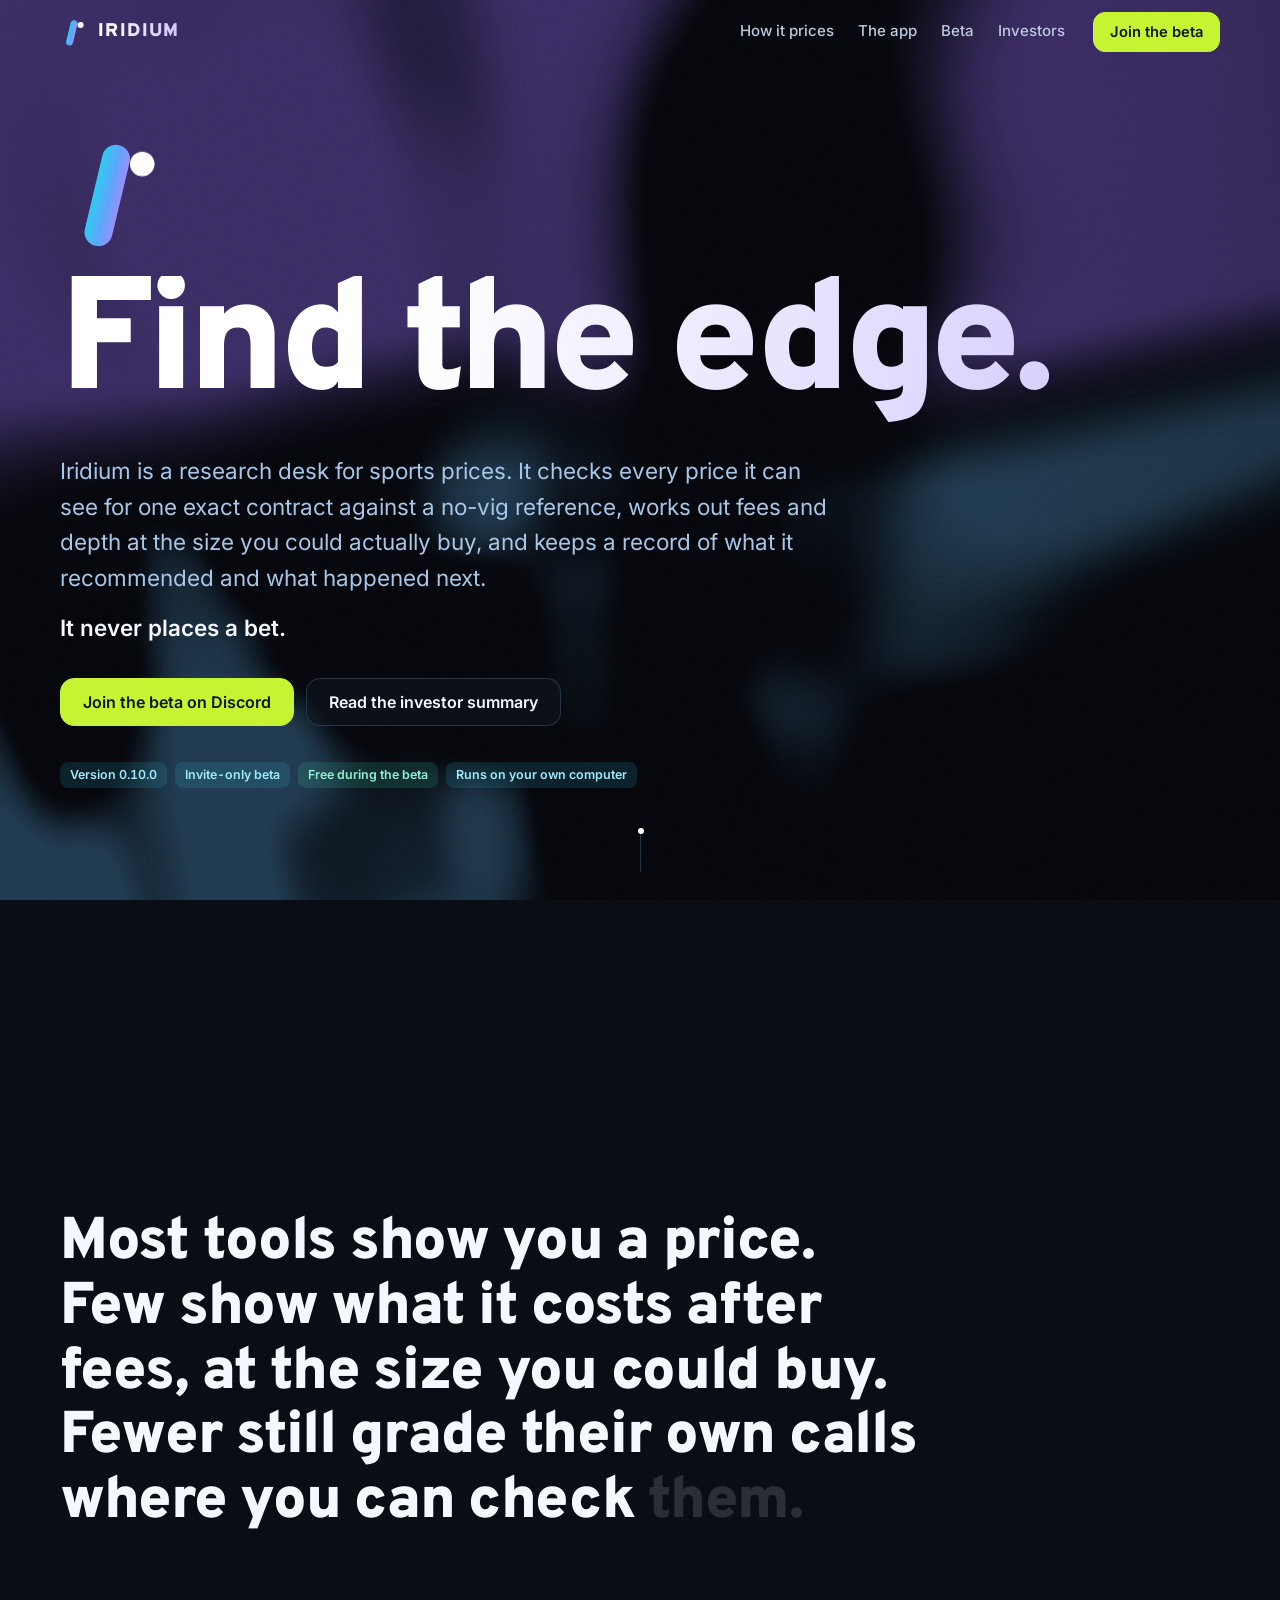
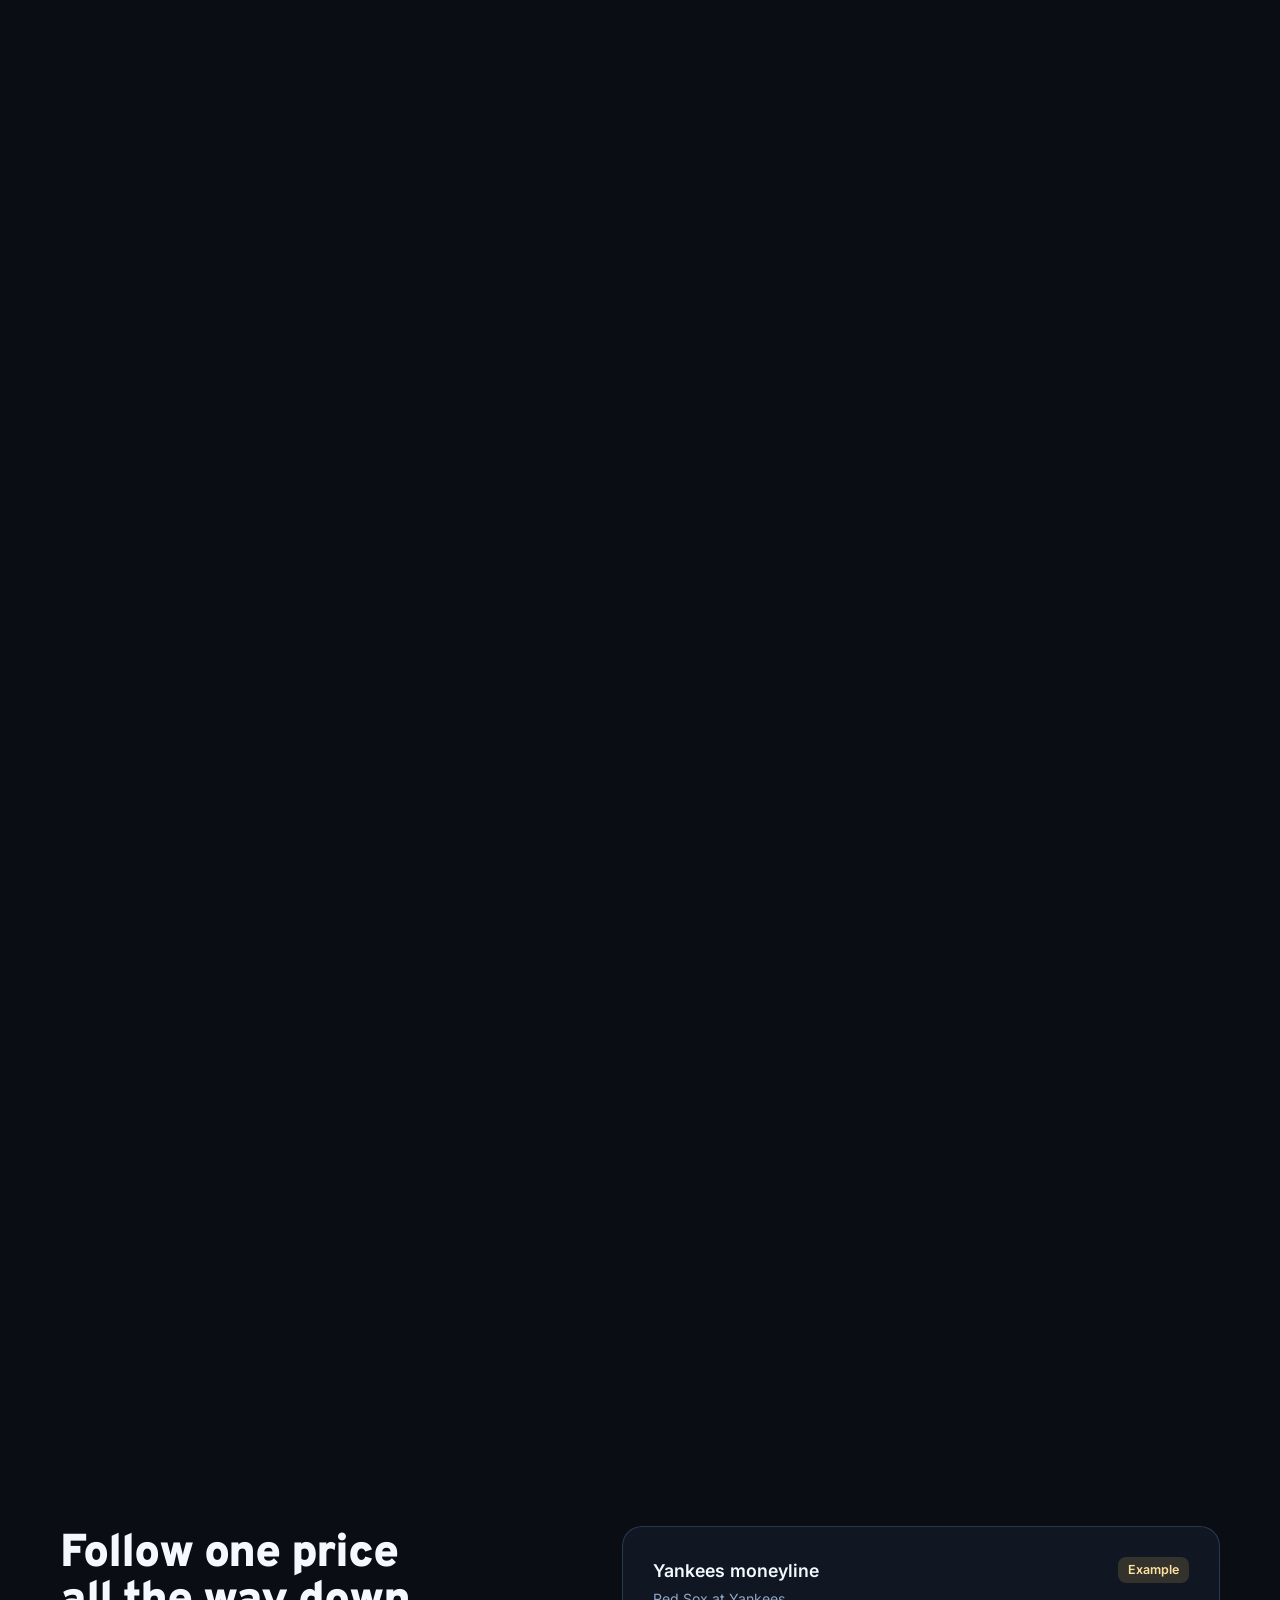
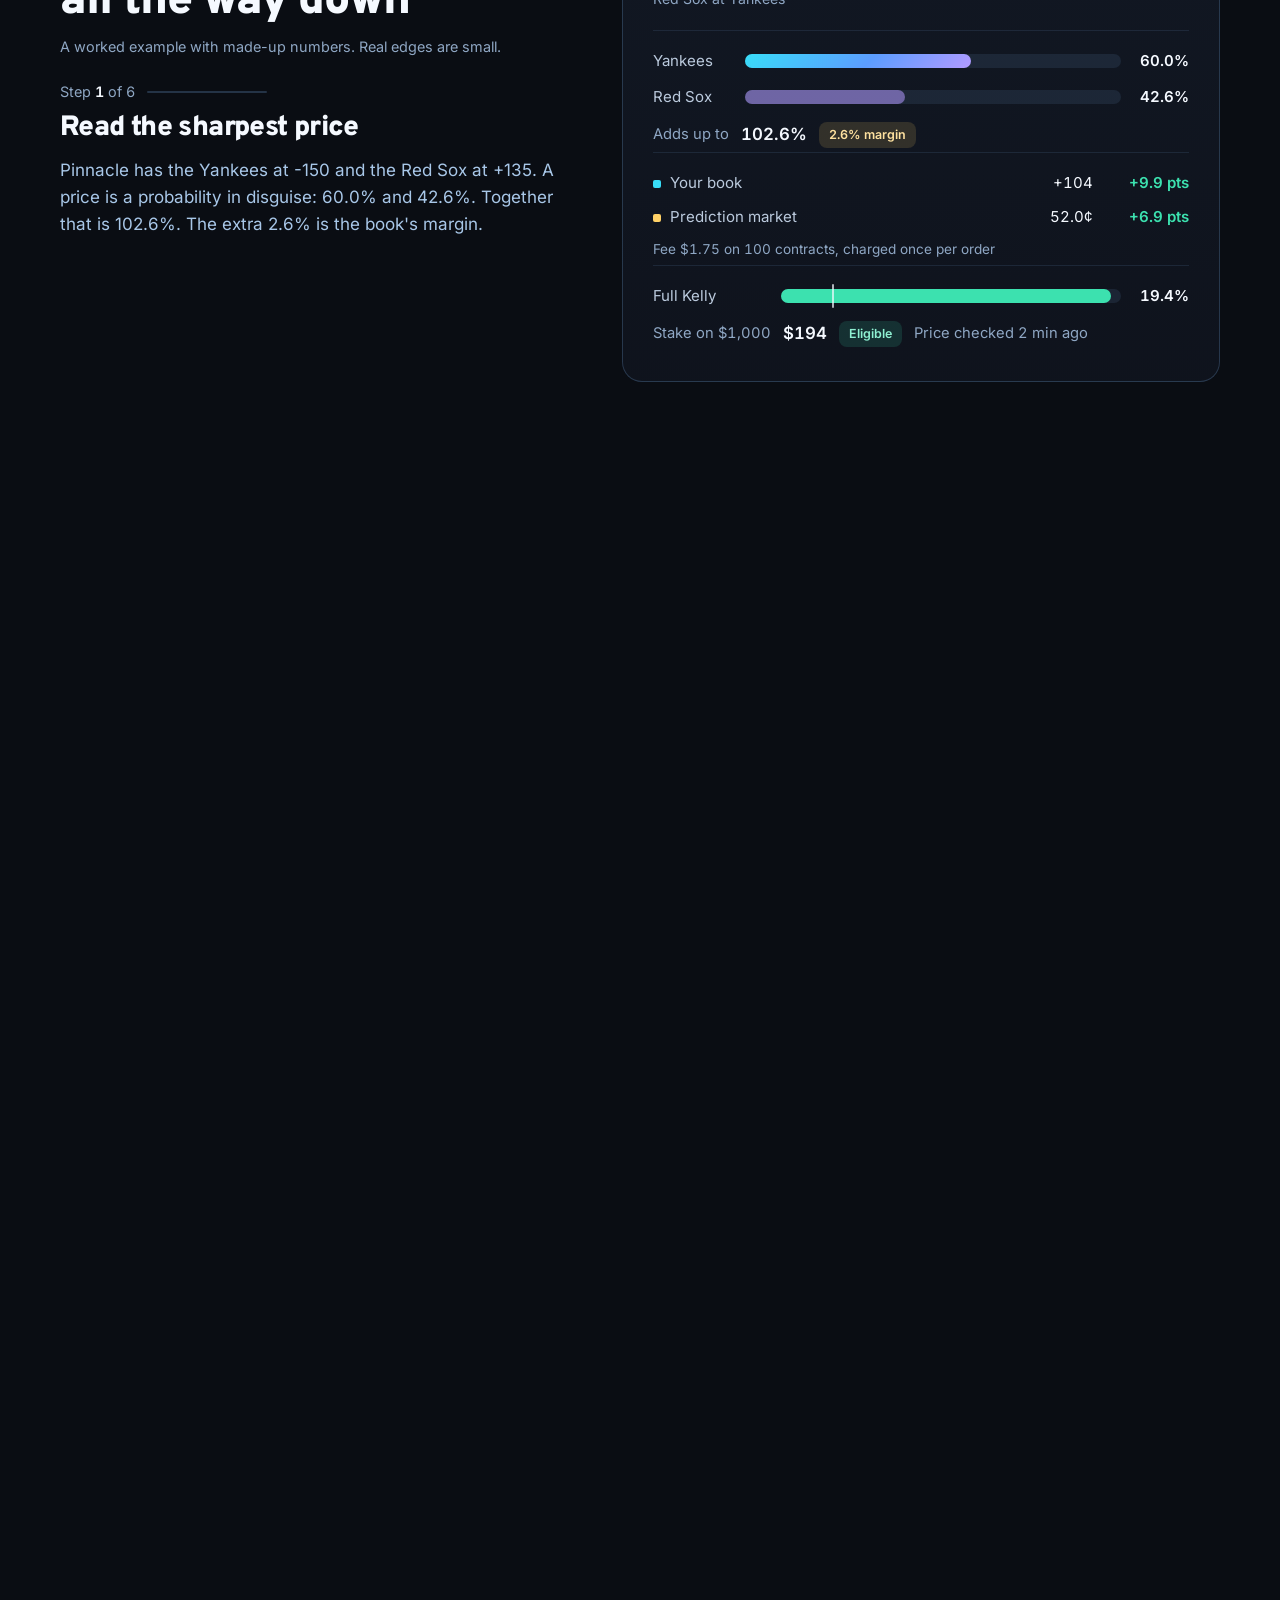
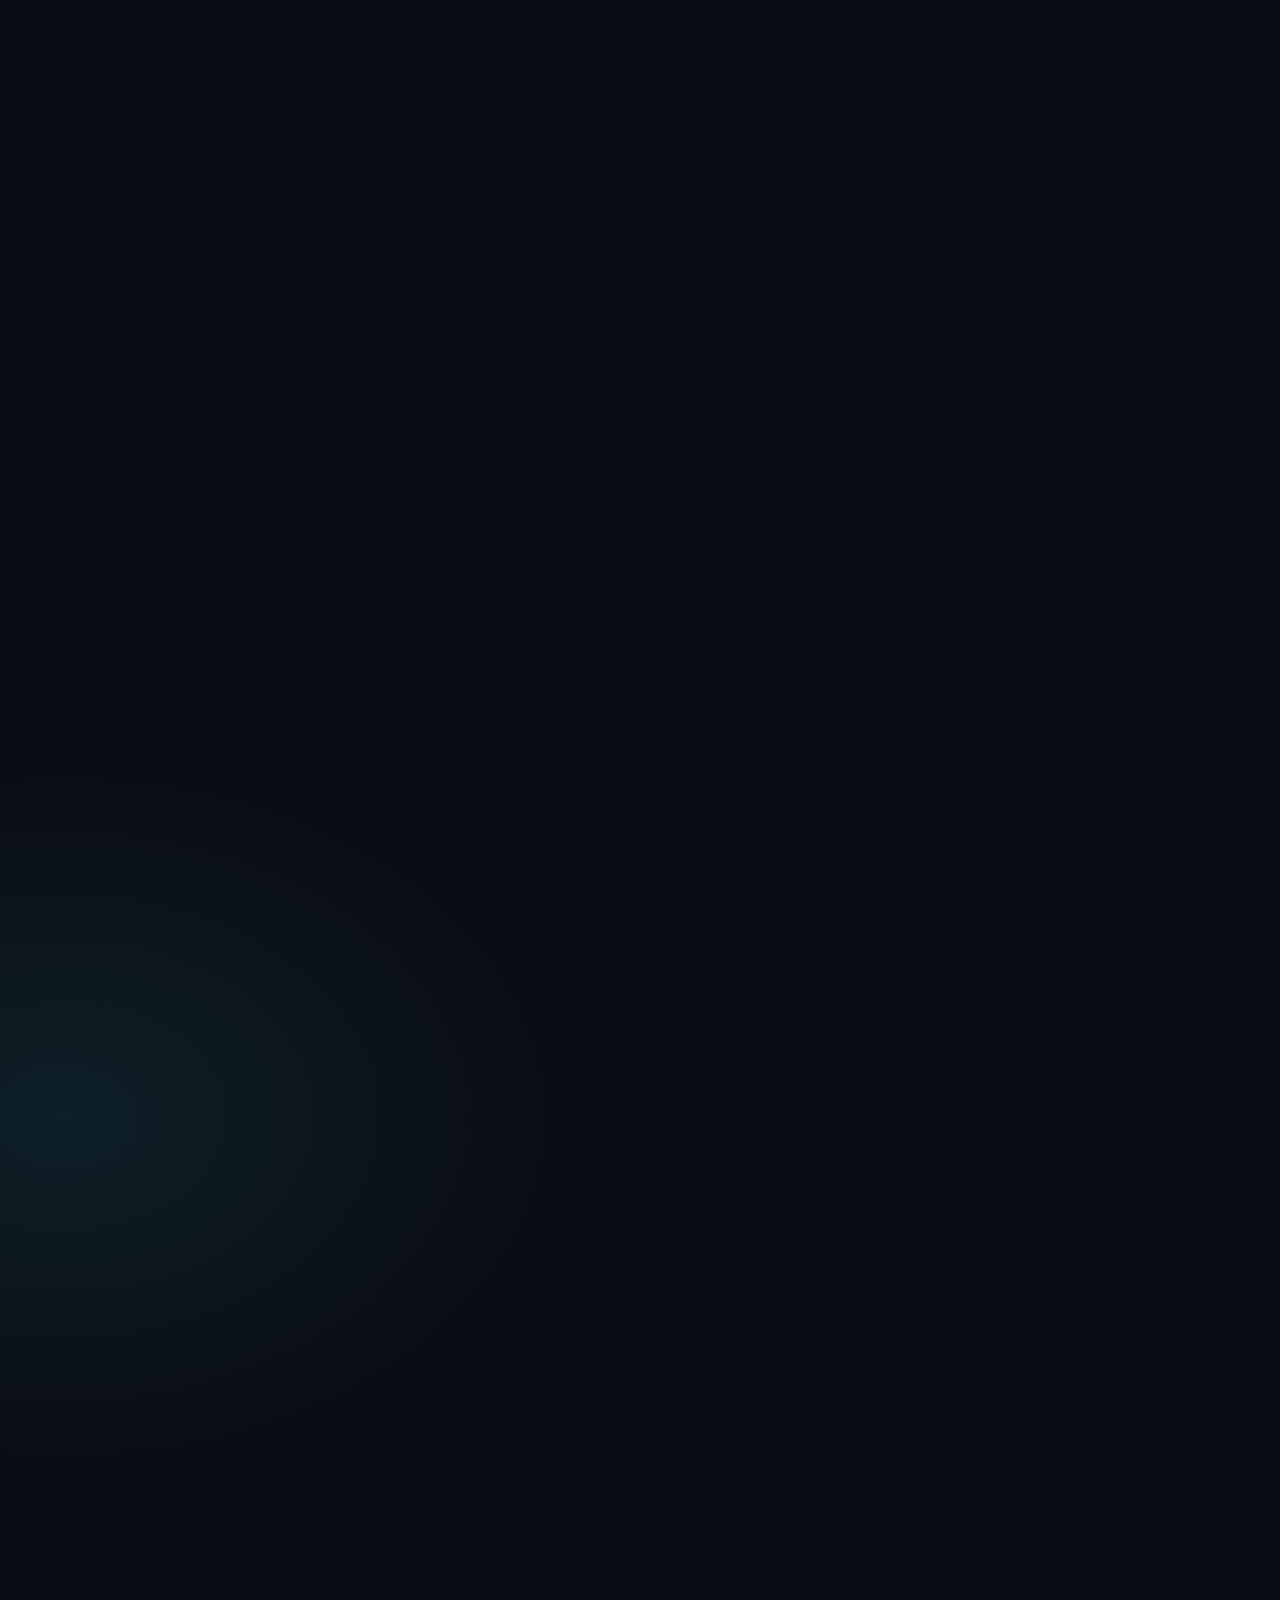
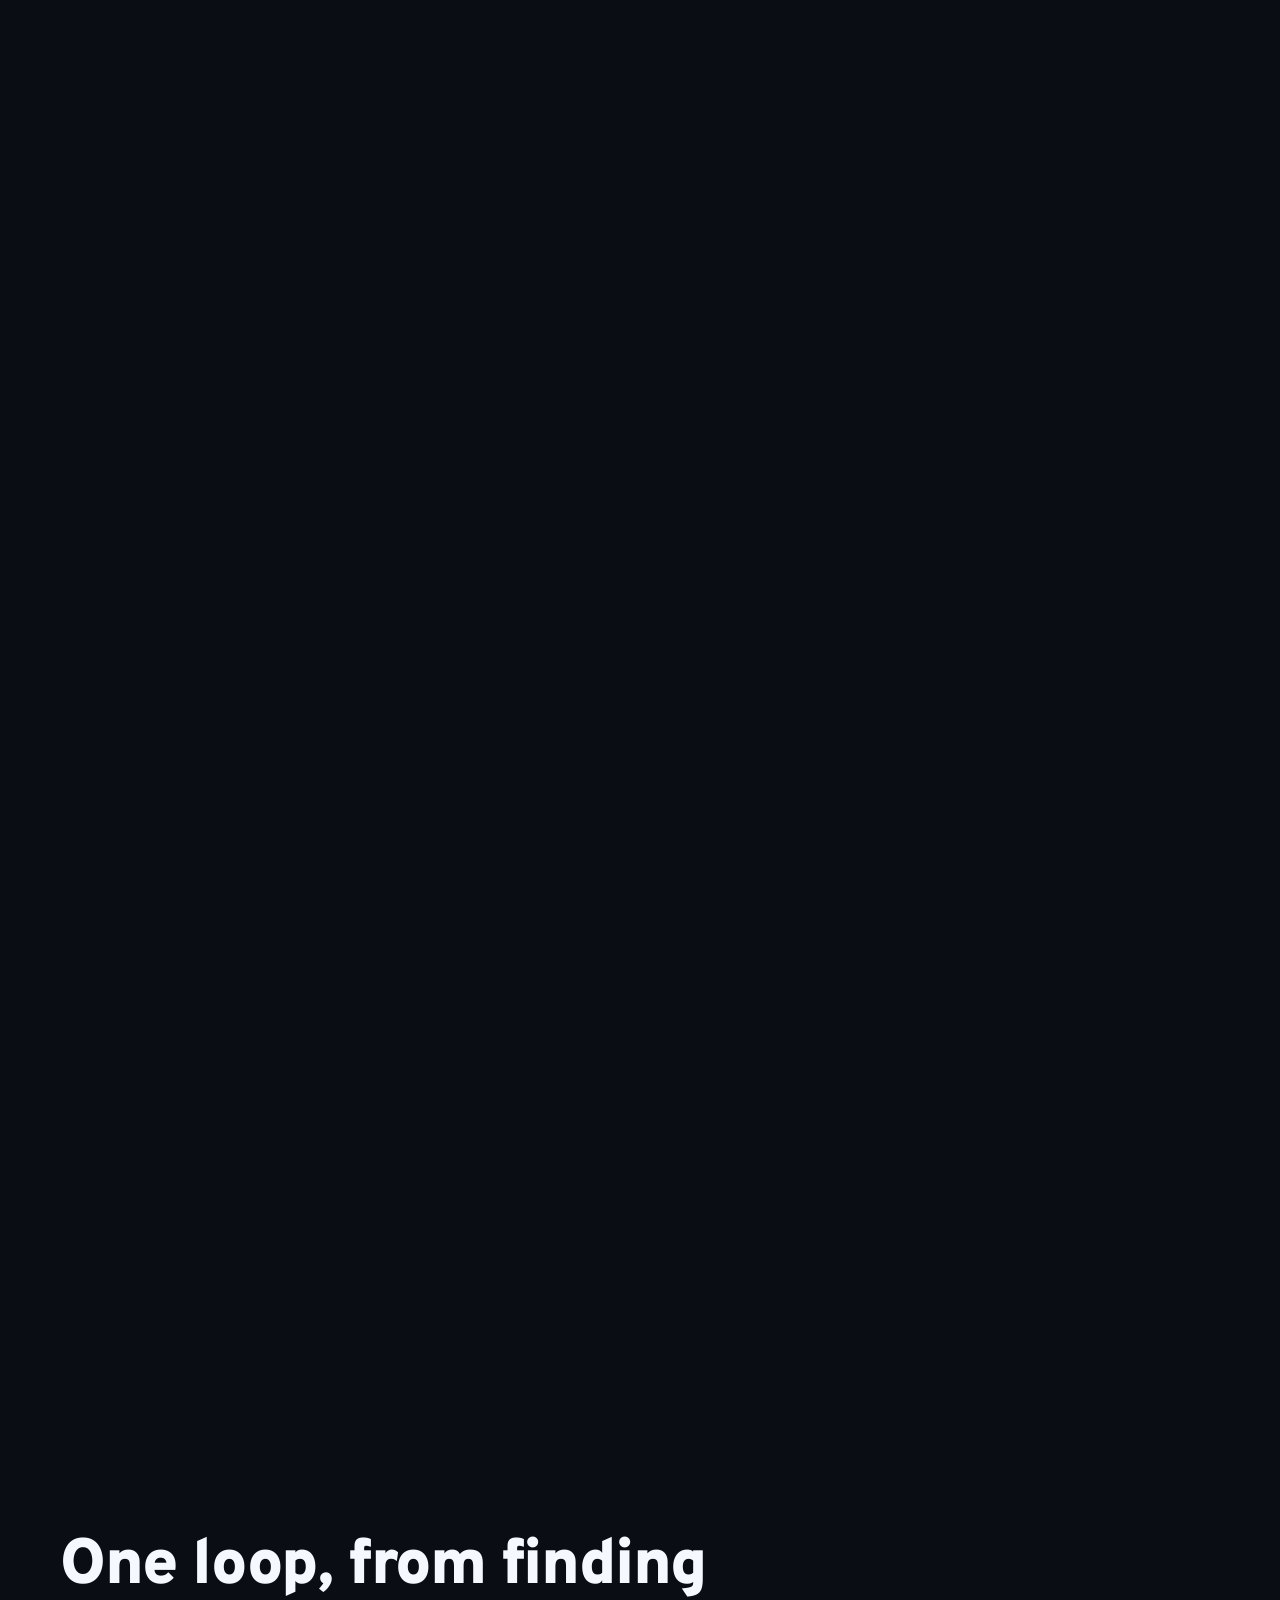
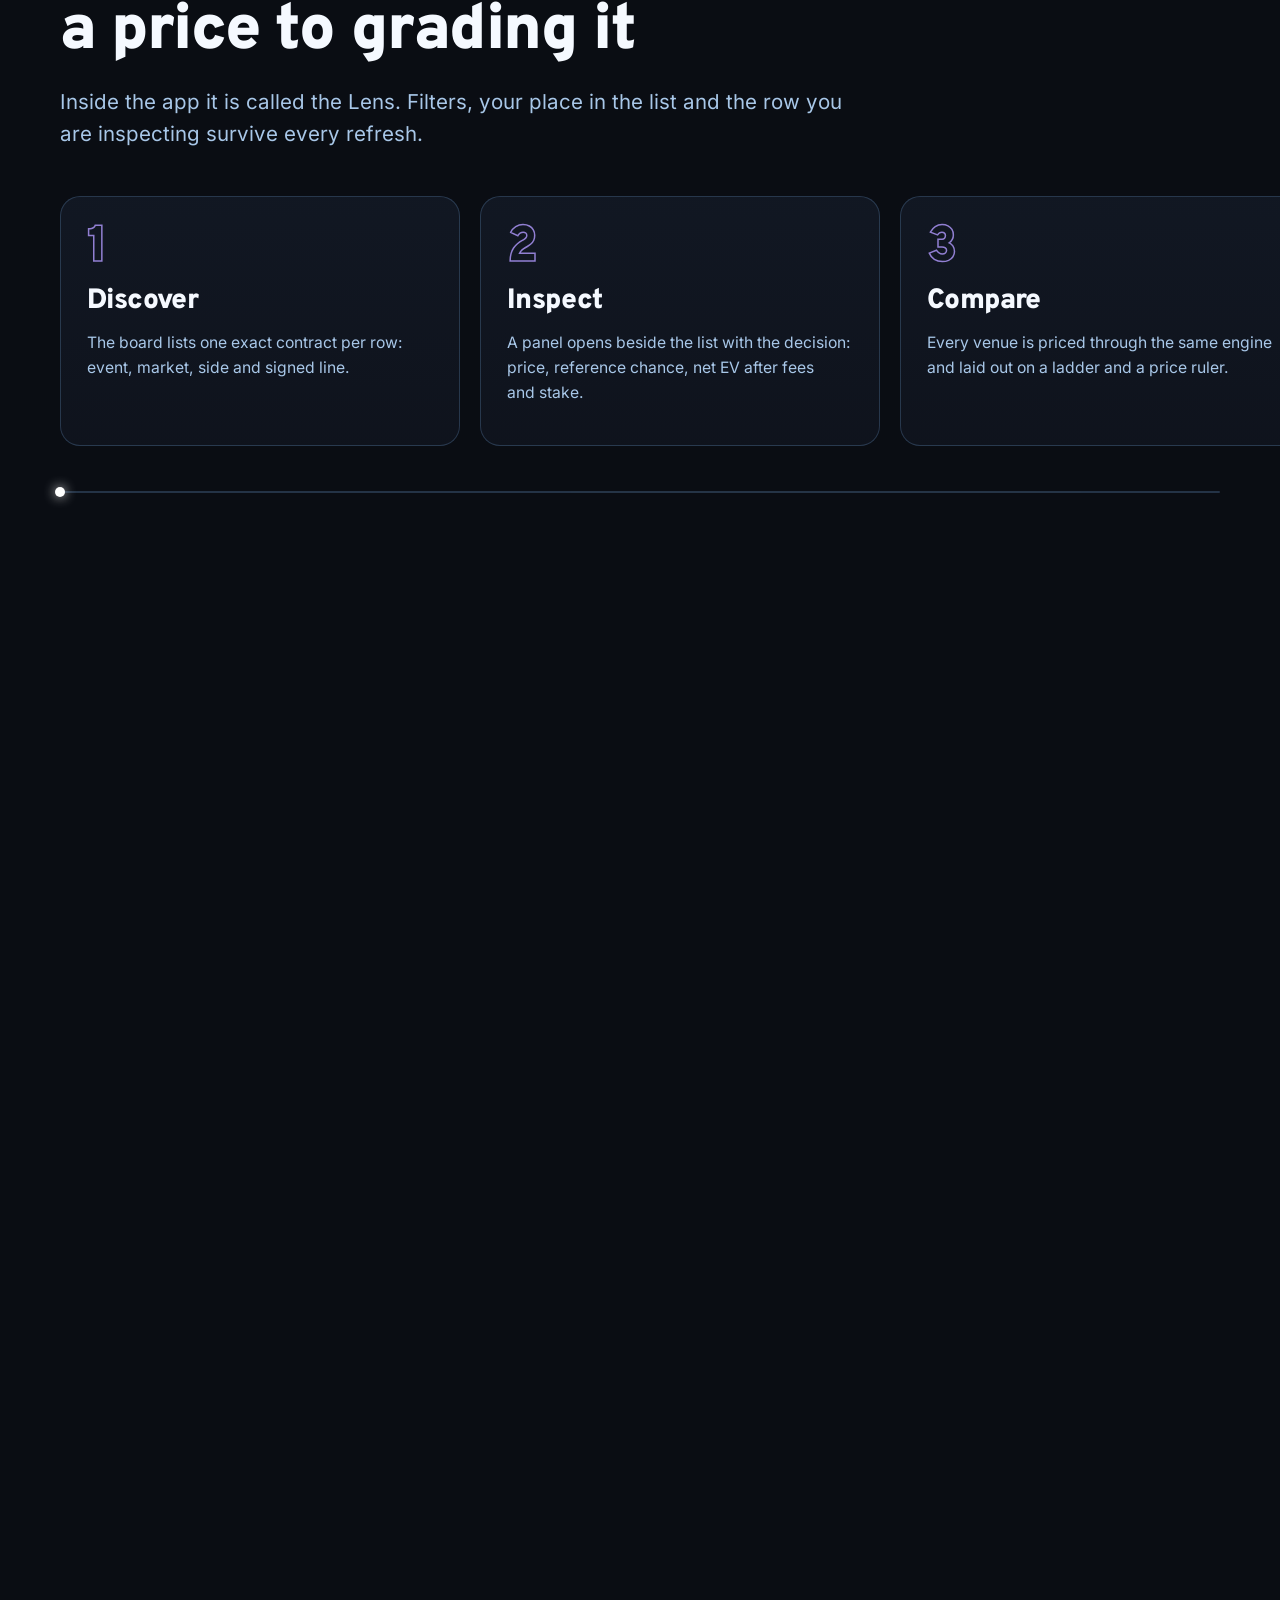
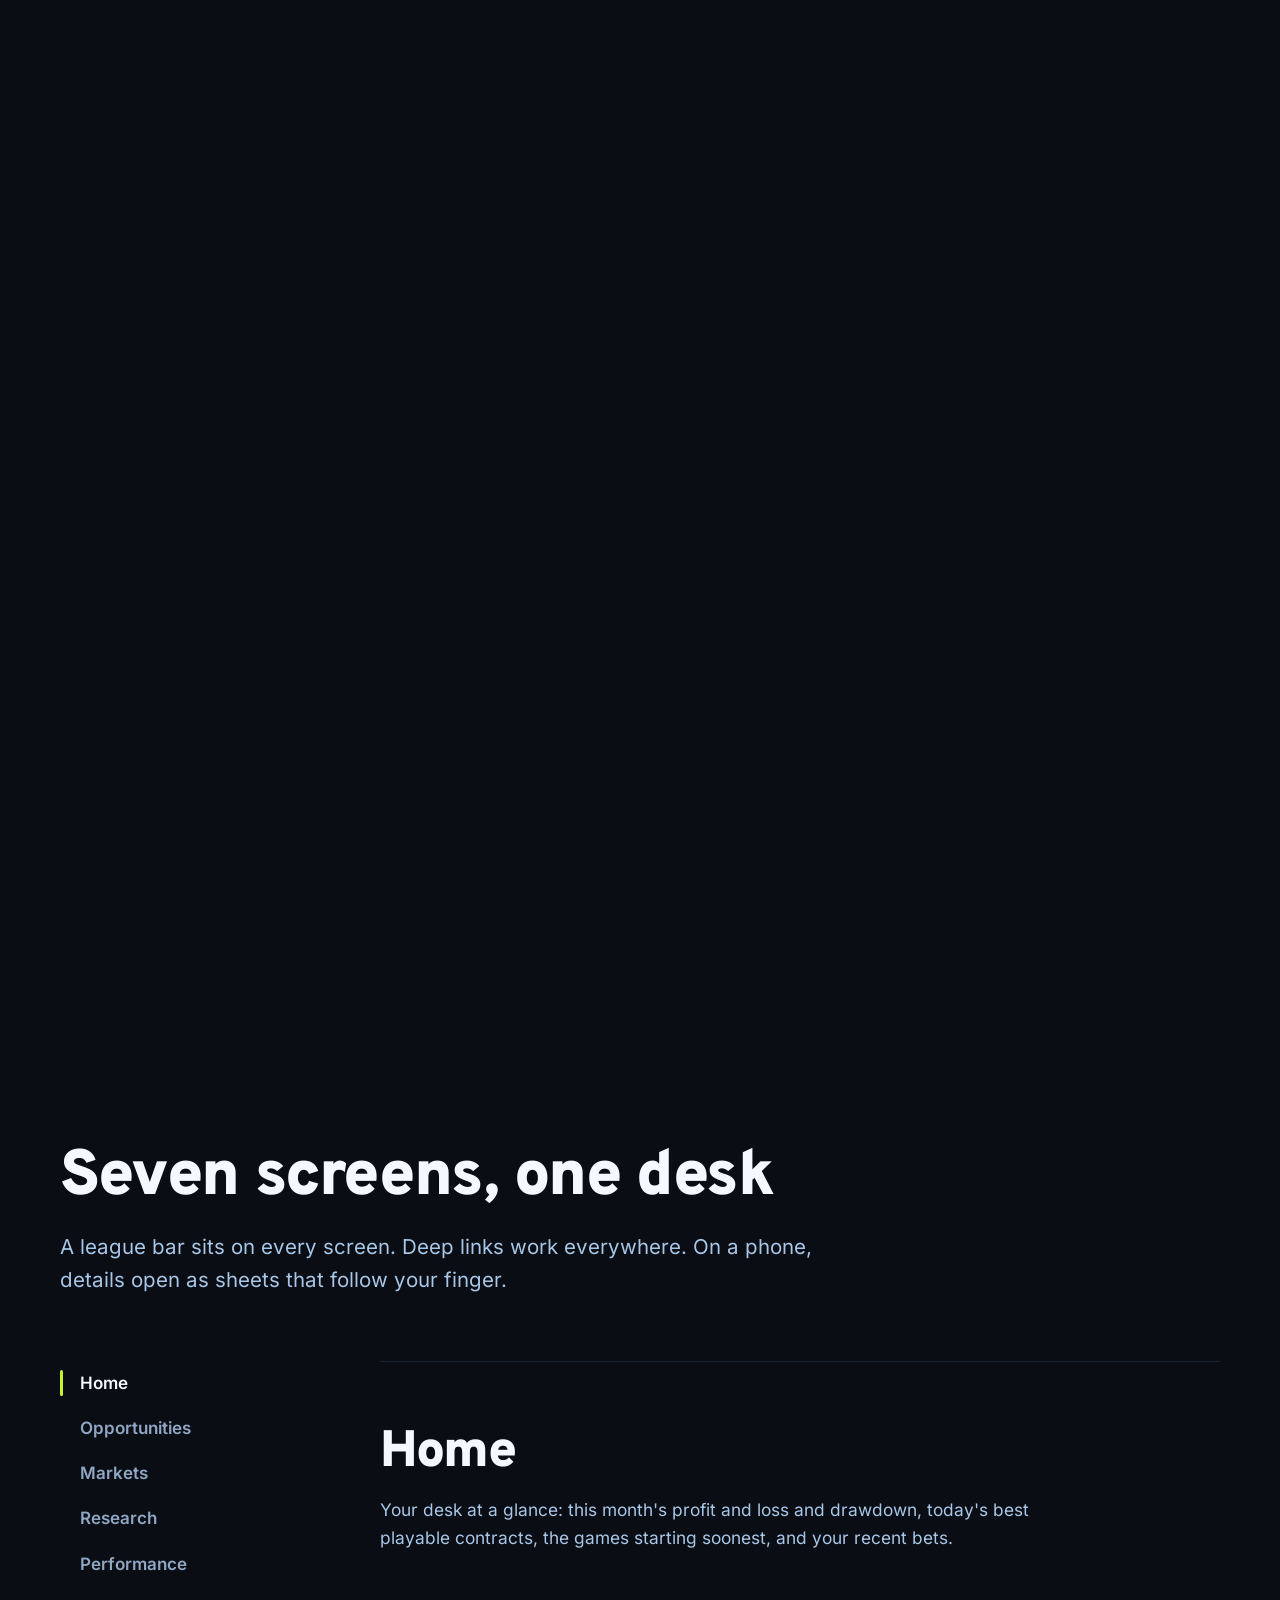
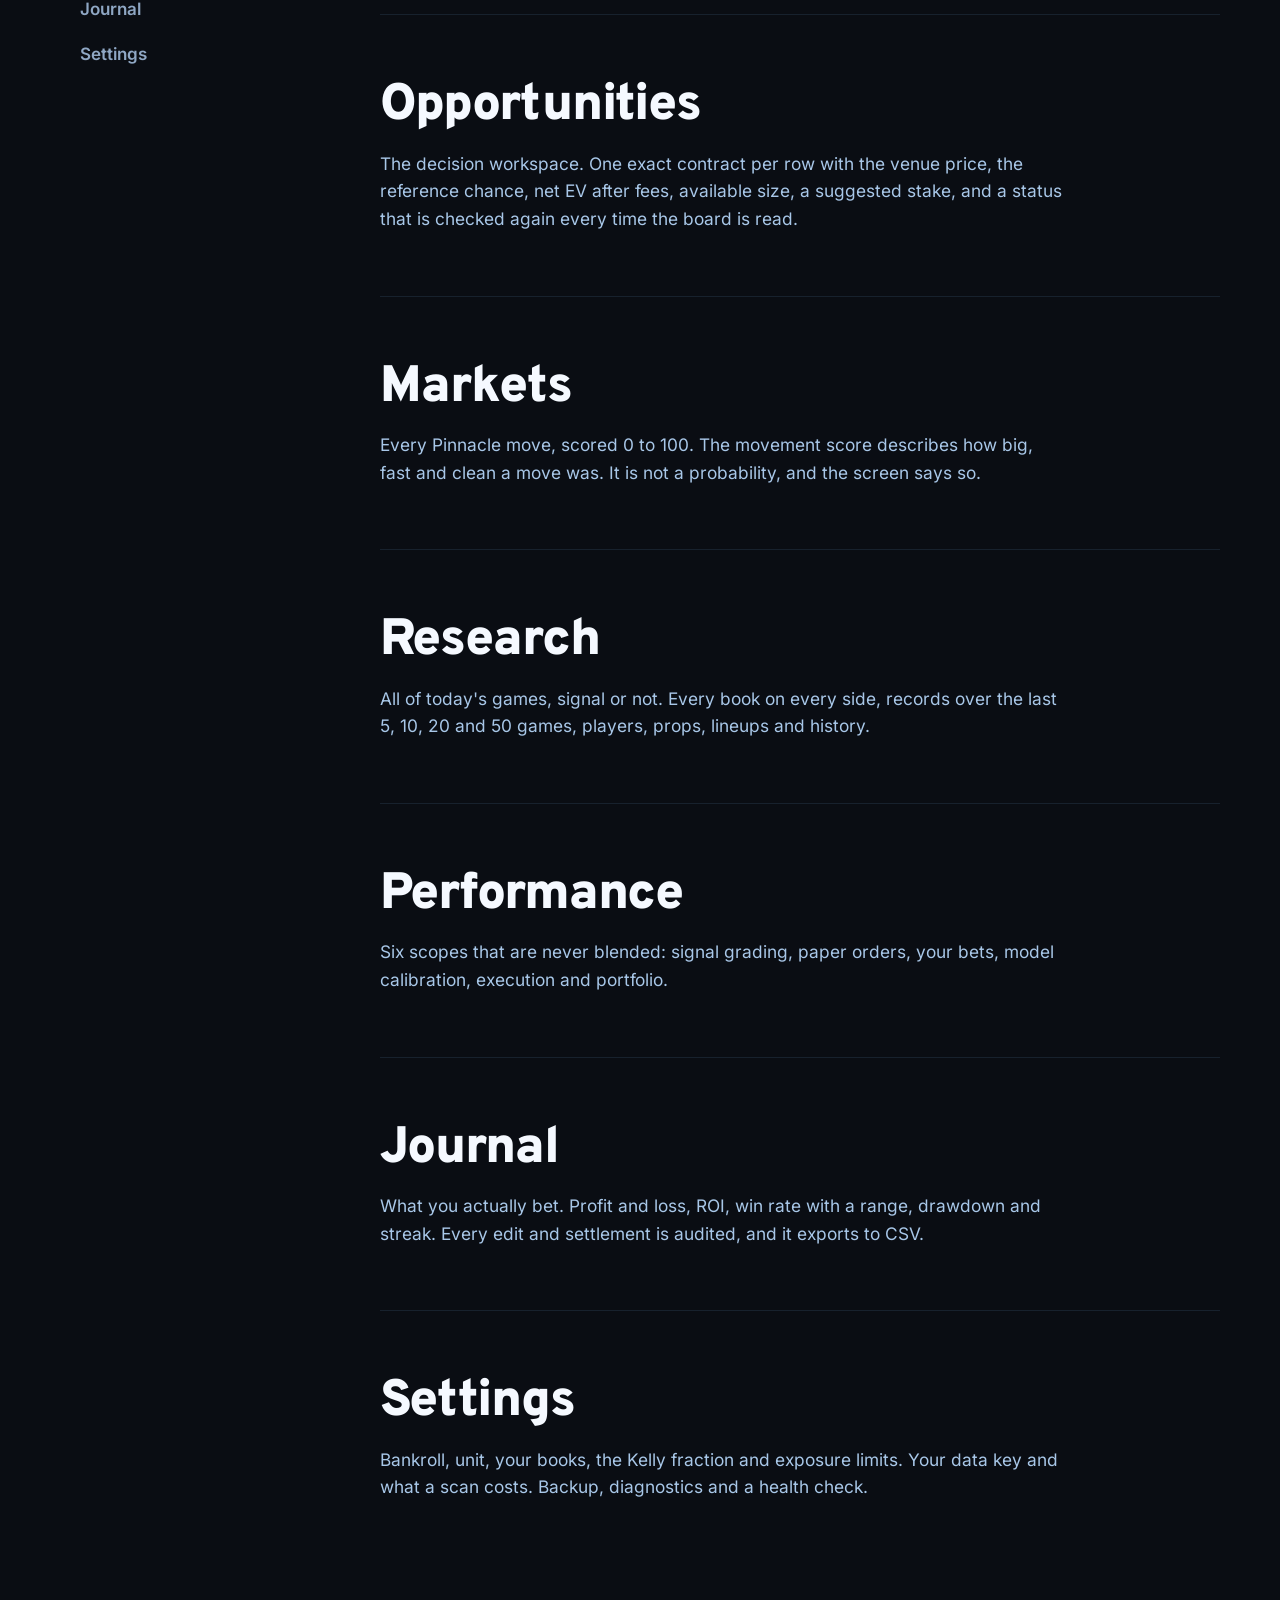
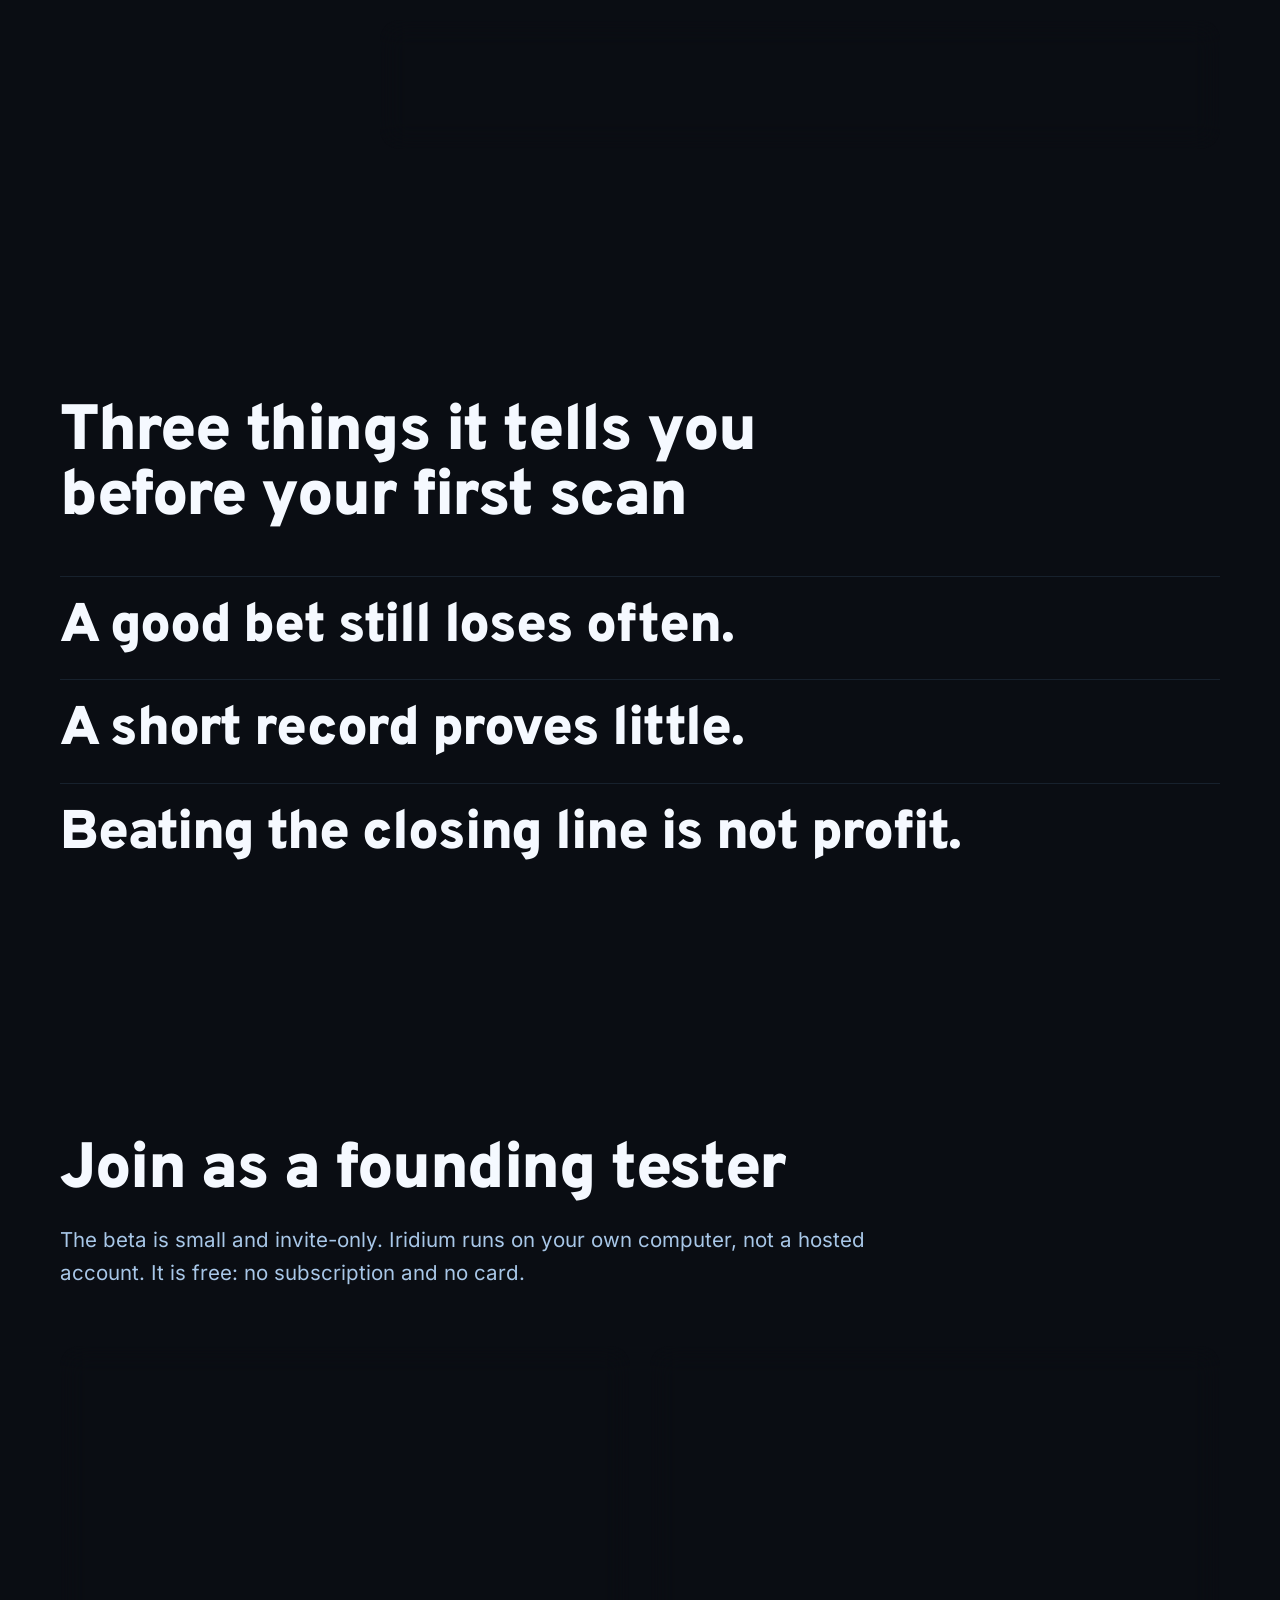
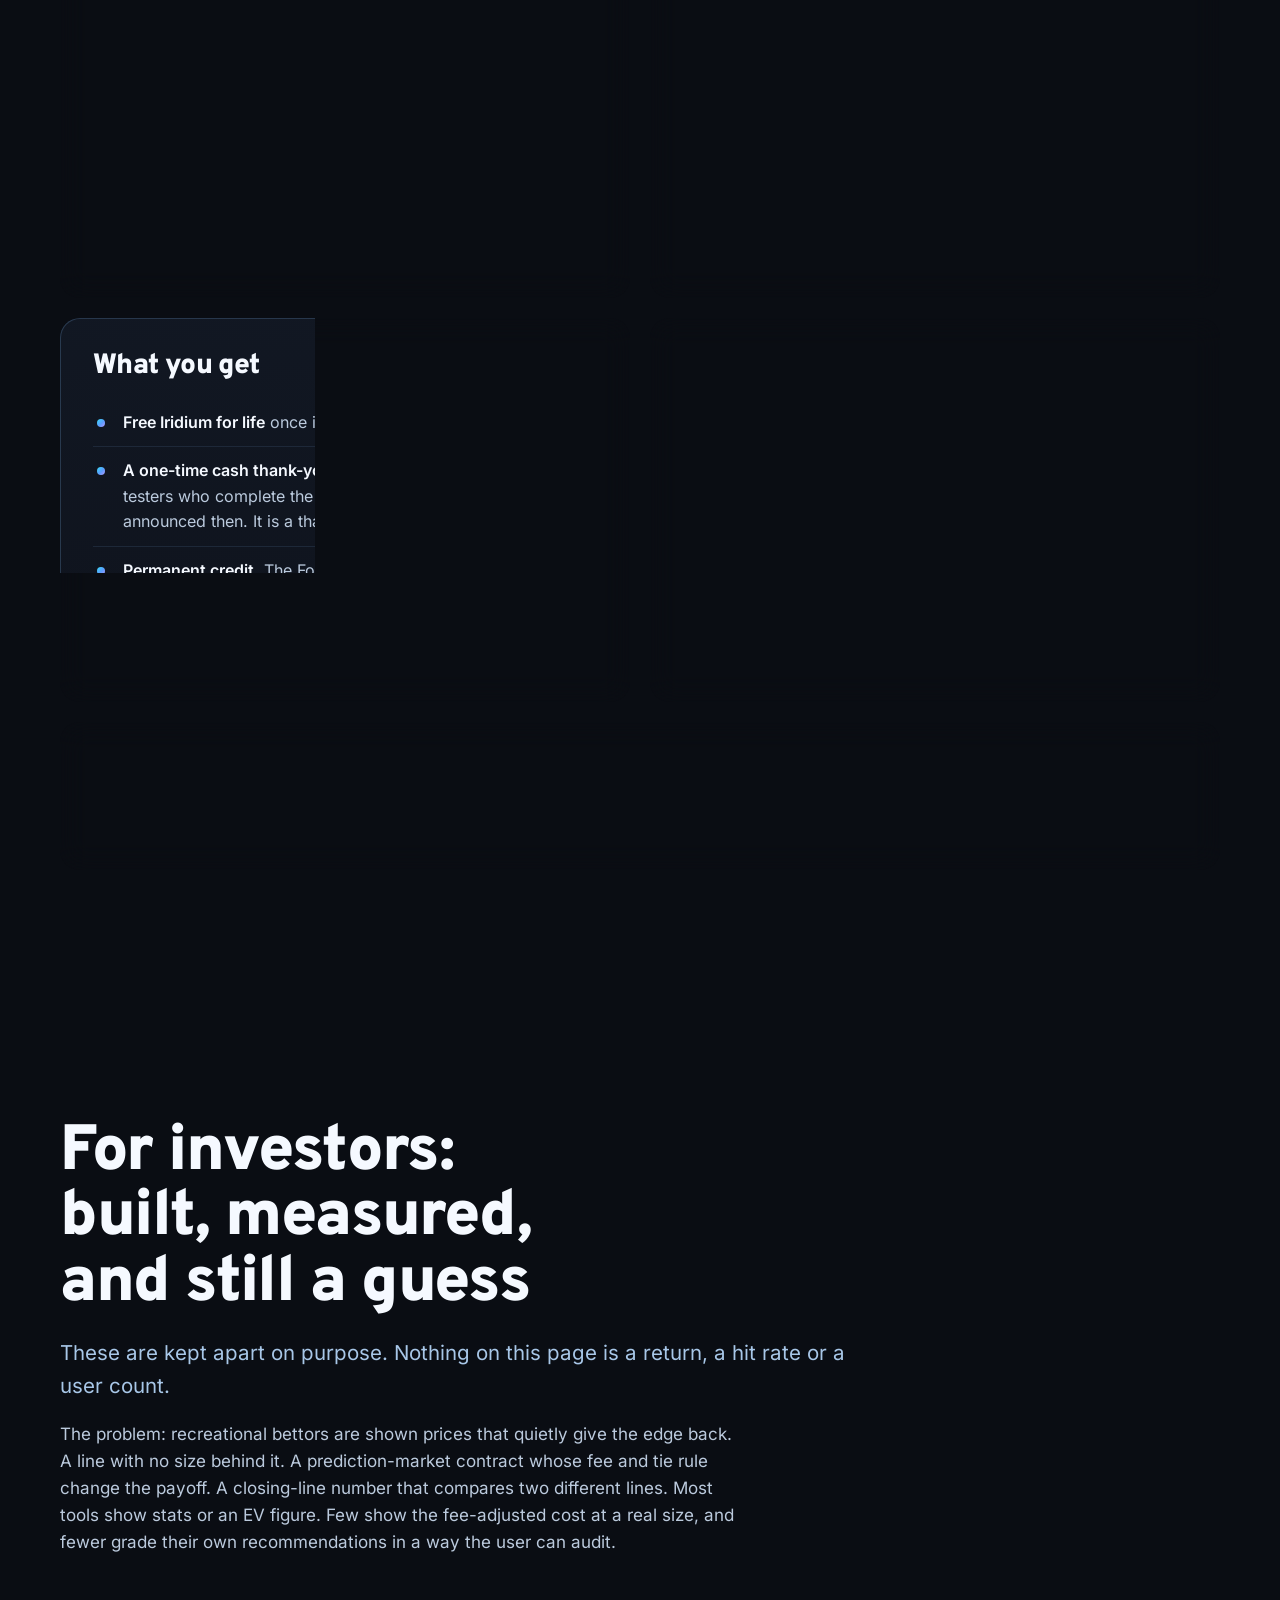
==== commit d3743da8: "Switch off text selection and copying Co-Authored-By: Claude Fable 5.2 <noreply@anthropic.com>" ====
--- a/index.html
+++ b/index.html
@@ -38,6 +38,8 @@
   radial-gradient(55vw 55vh at 5% 30%,rgba(56,221,248,.09),transparent 70%),var(--bg);
   -webkit-font-smoothing:antialiased}
 main,footer{position:relative;z-index:1}
+/* copying is switched off at the owner's request: text cannot be selected, and copy and cut do nothing. Links and buttons still work. */
+body{-webkit-user-select:none;user-select:none;-webkit-touch-callout:none}
 .contract,.nums,.count,.chip{font-variant-numeric:tabular-nums}
 main{overflow-x:clip}
 h1,h2,h3{font-family:Overpass,Inter,sans-serif;font-weight:900;color:var(--t1);letter-spacing:-.022em;line-height:1.02;text-wrap:balance}
@@ -692,6 +694,7 @@
 const light = createLight($("#light"));
 if (light && !reduced && scrollY < 40) { const m = $(".mark").getBoundingClientRect(); light.open([(m.left + m.width * .6) / innerWidth, (m.top + m.height * .4) / innerHeight], 2600); }
 
+for (const type of ["copy", "cut", "dragstart"]) document.addEventListener(type, e => e.preventDefault());
 addEventListener("scroll", update, {passive: true});
 addEventListener("resize", update);
 if (document.fonts && document.fonts.ready) document.fonts.ready.then(update);
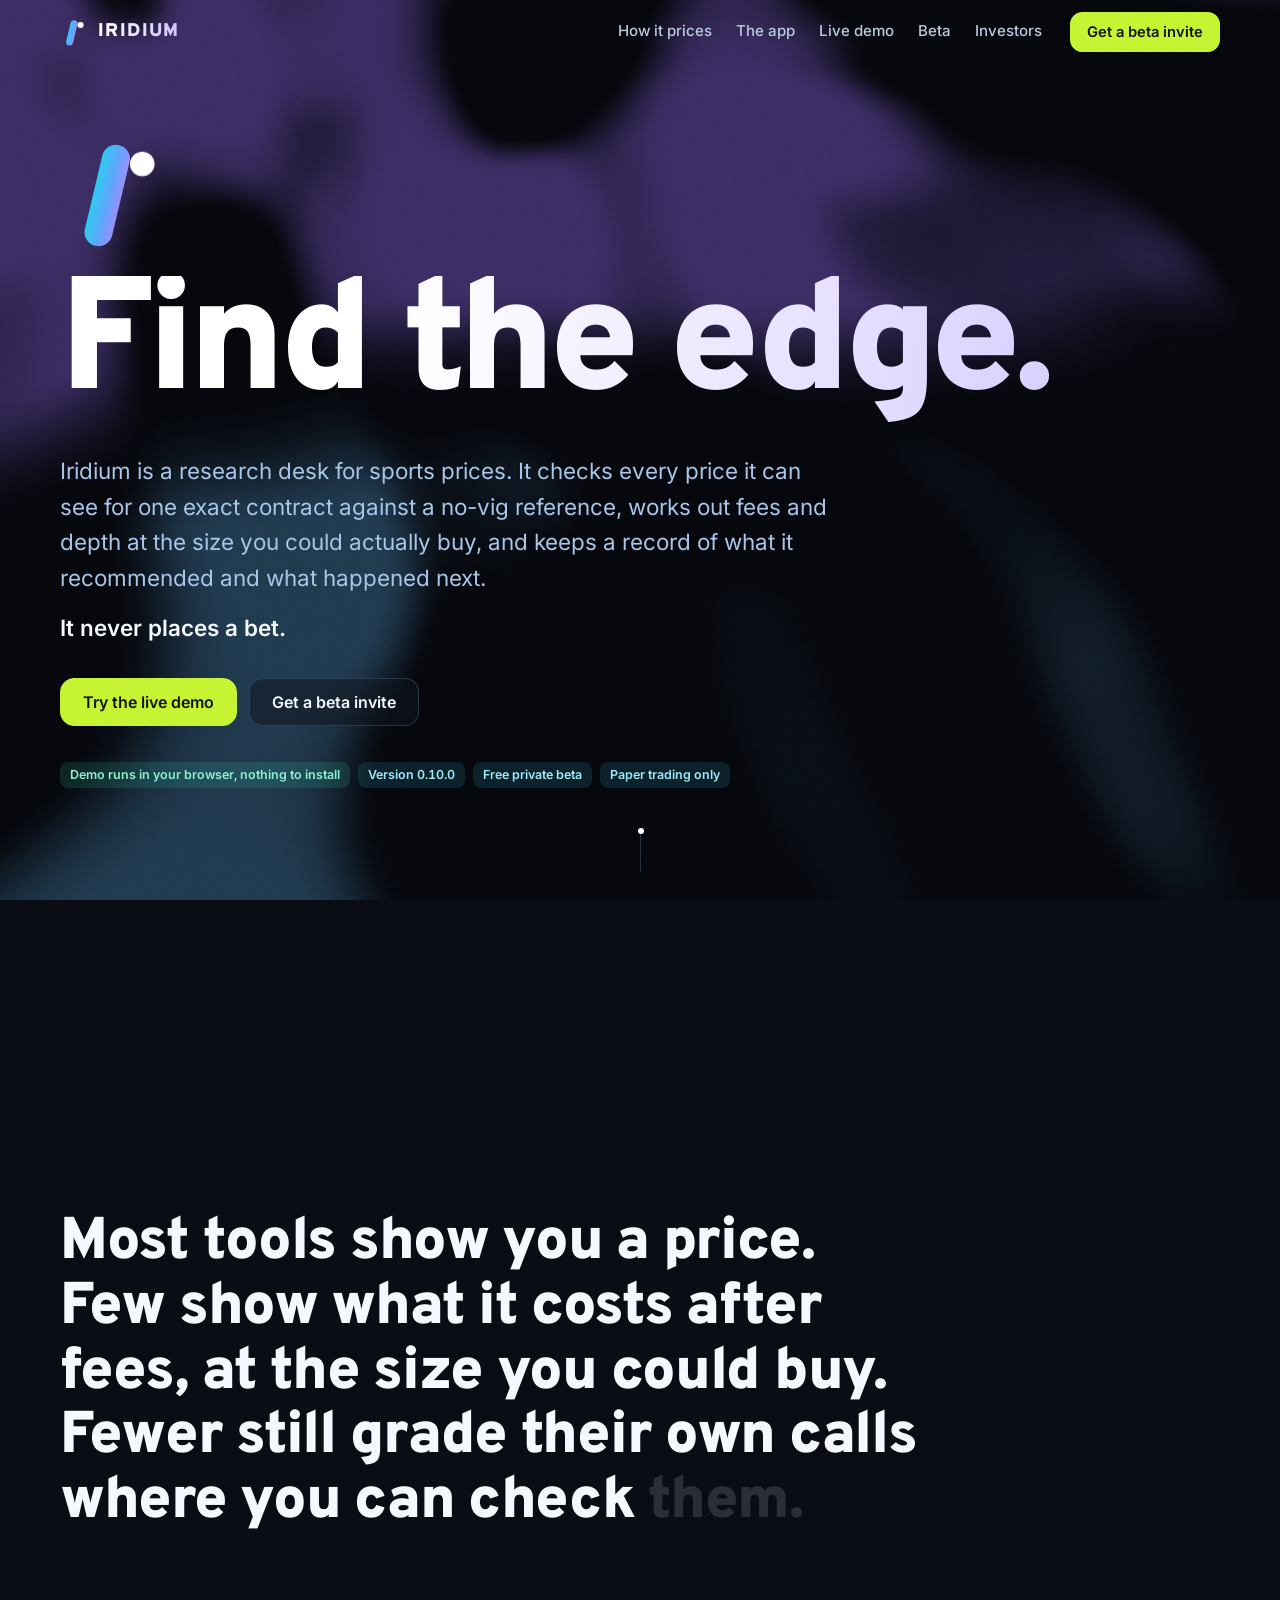
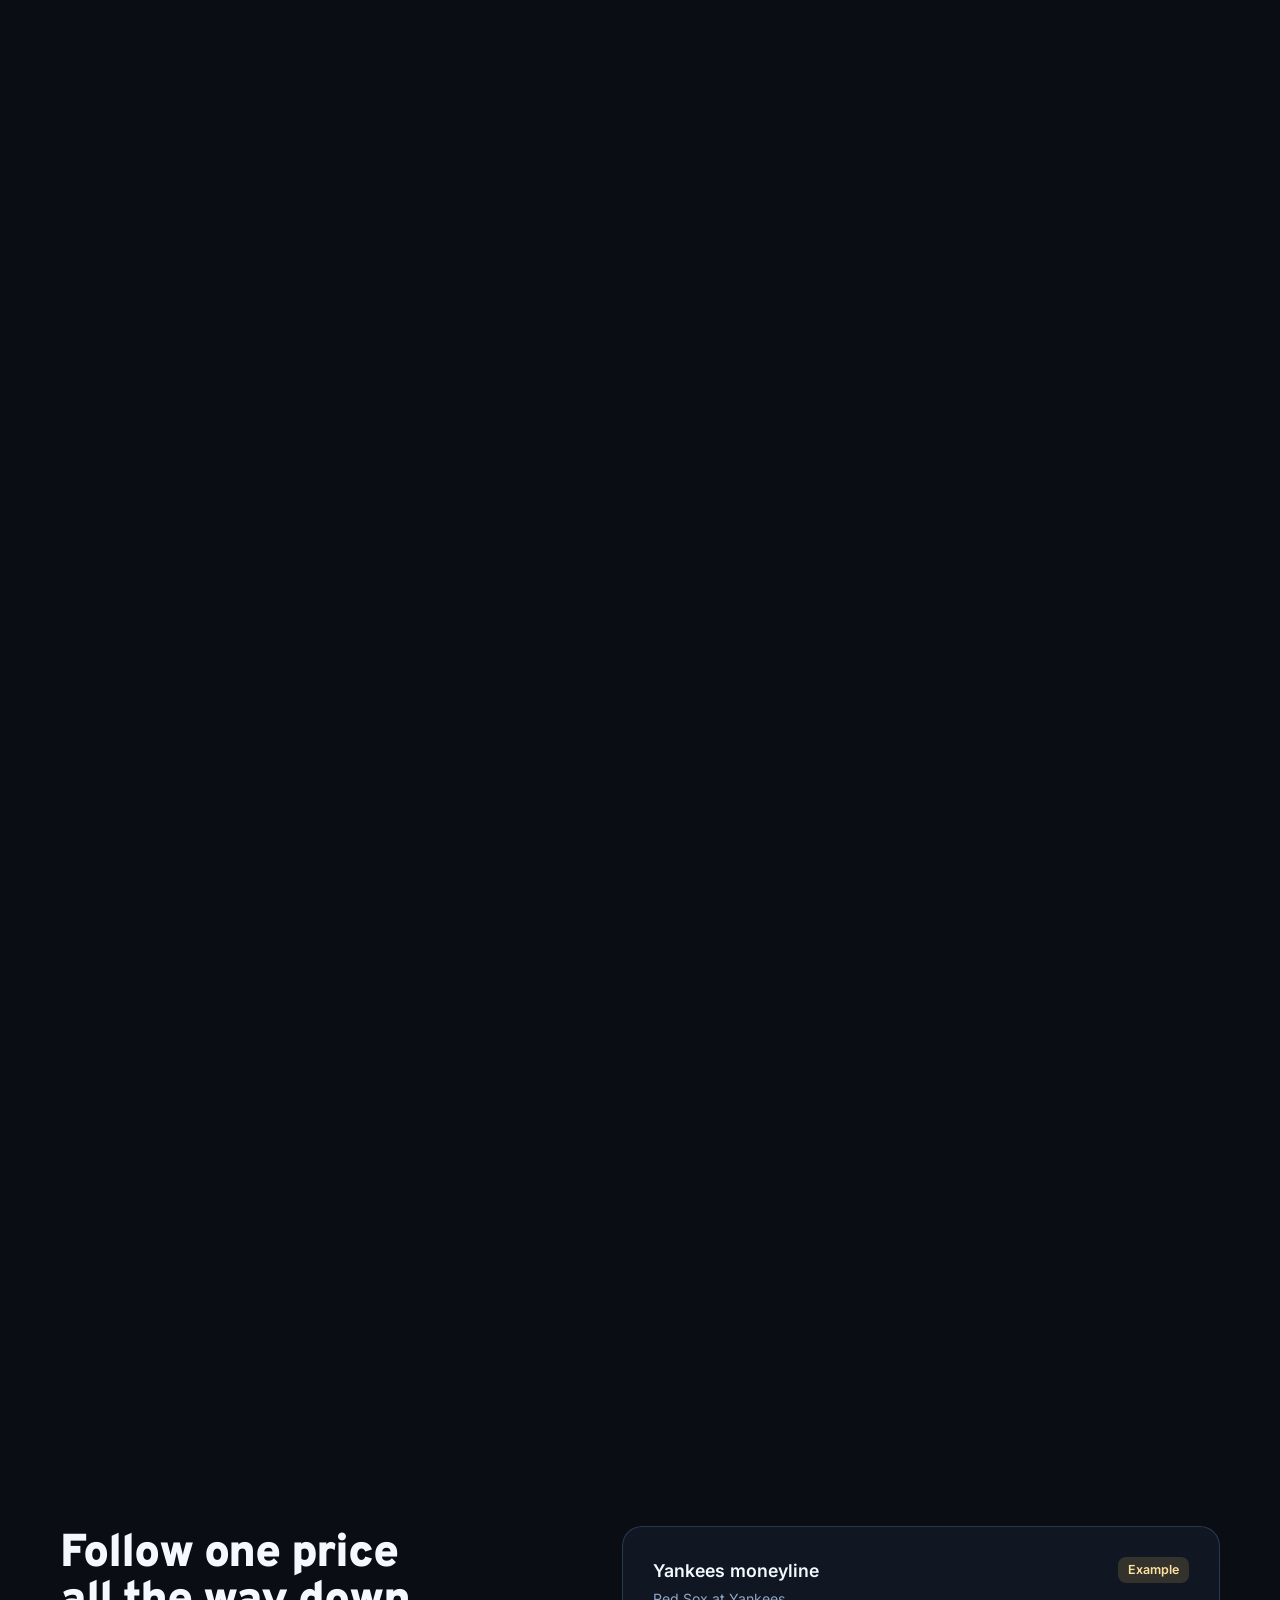
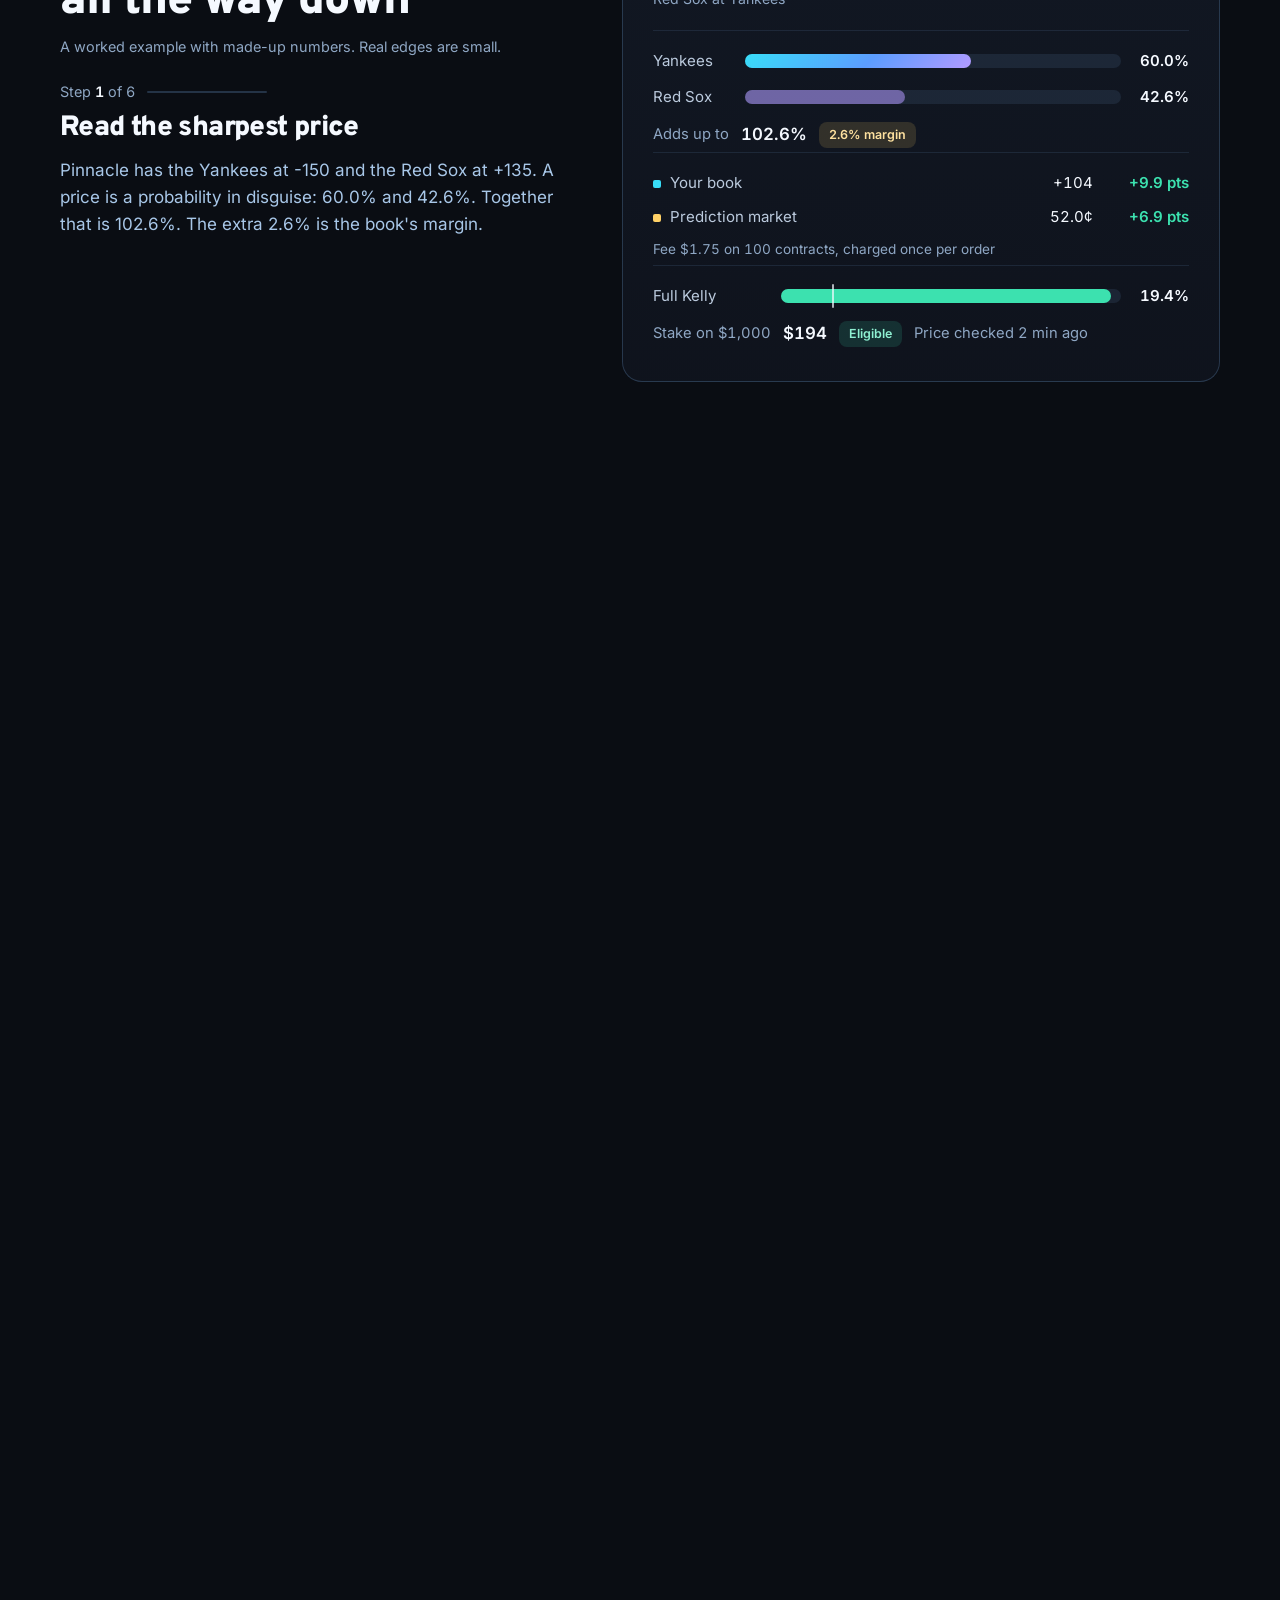
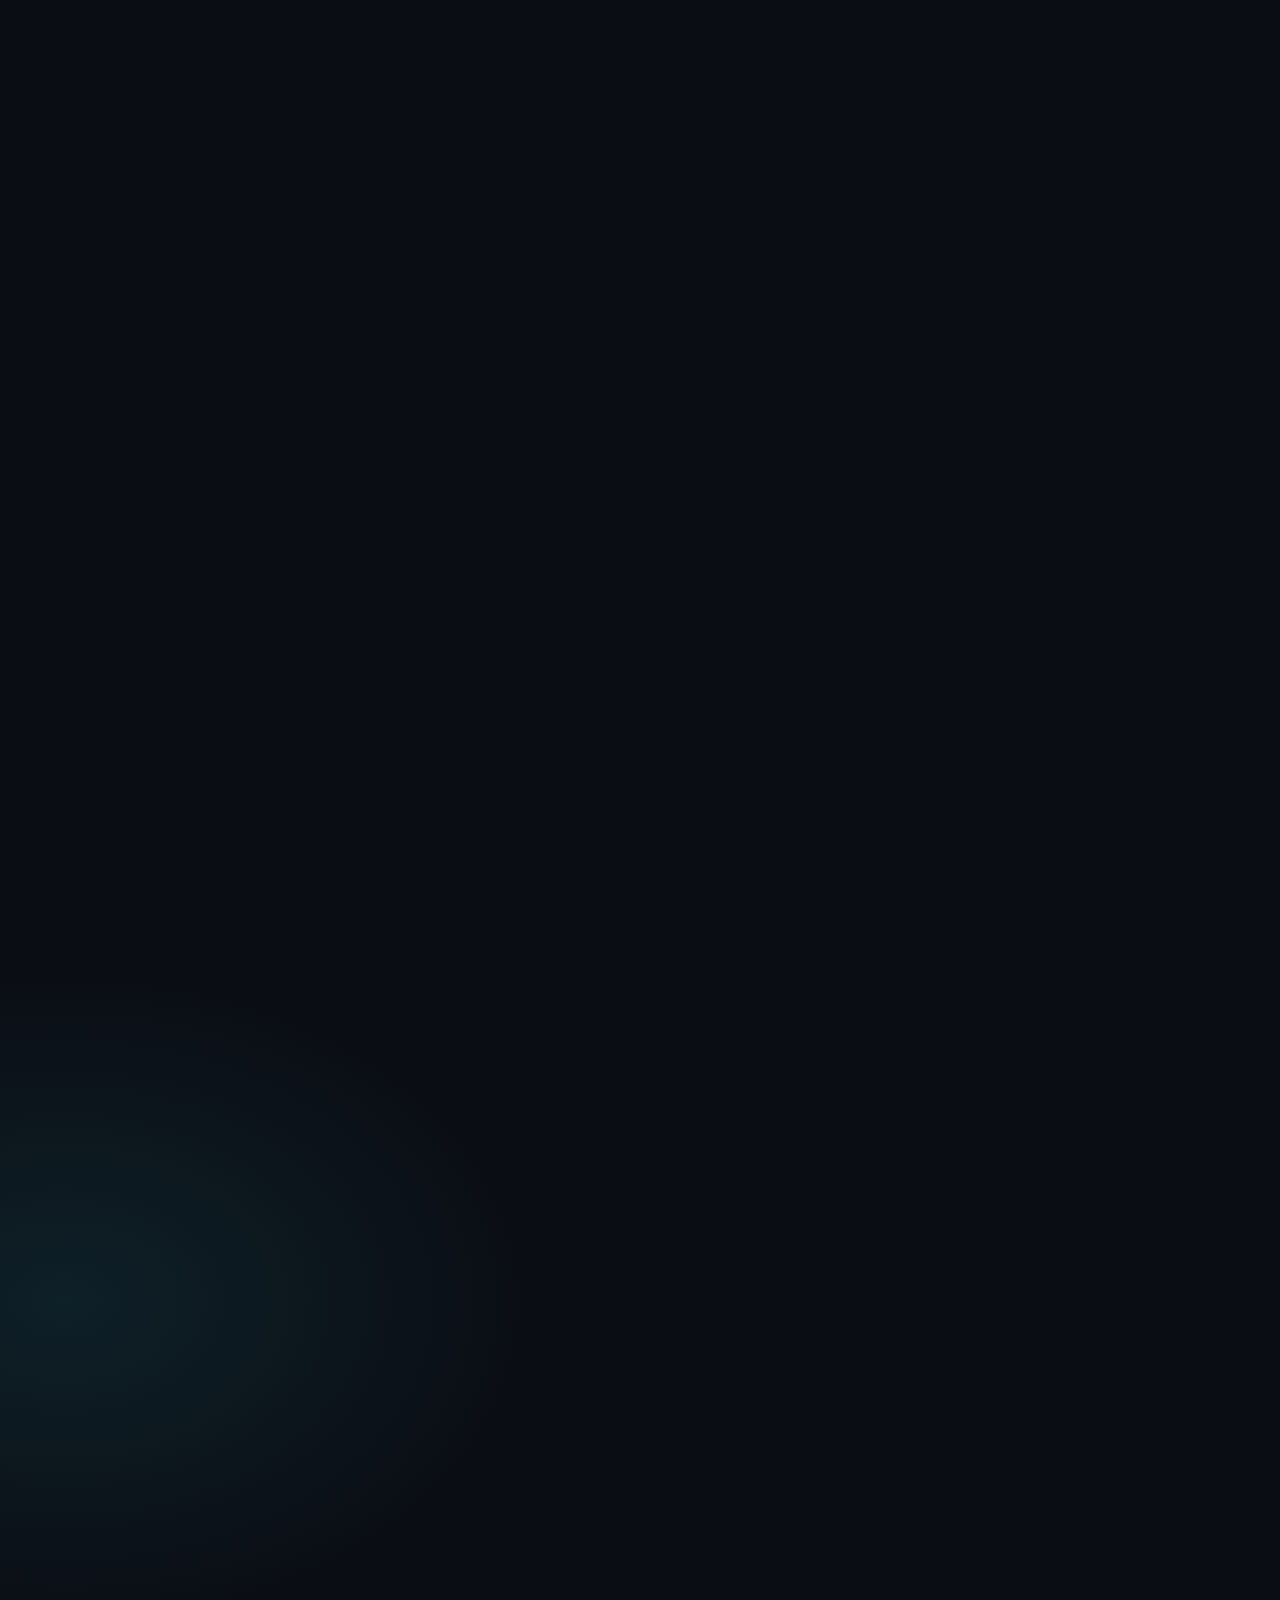
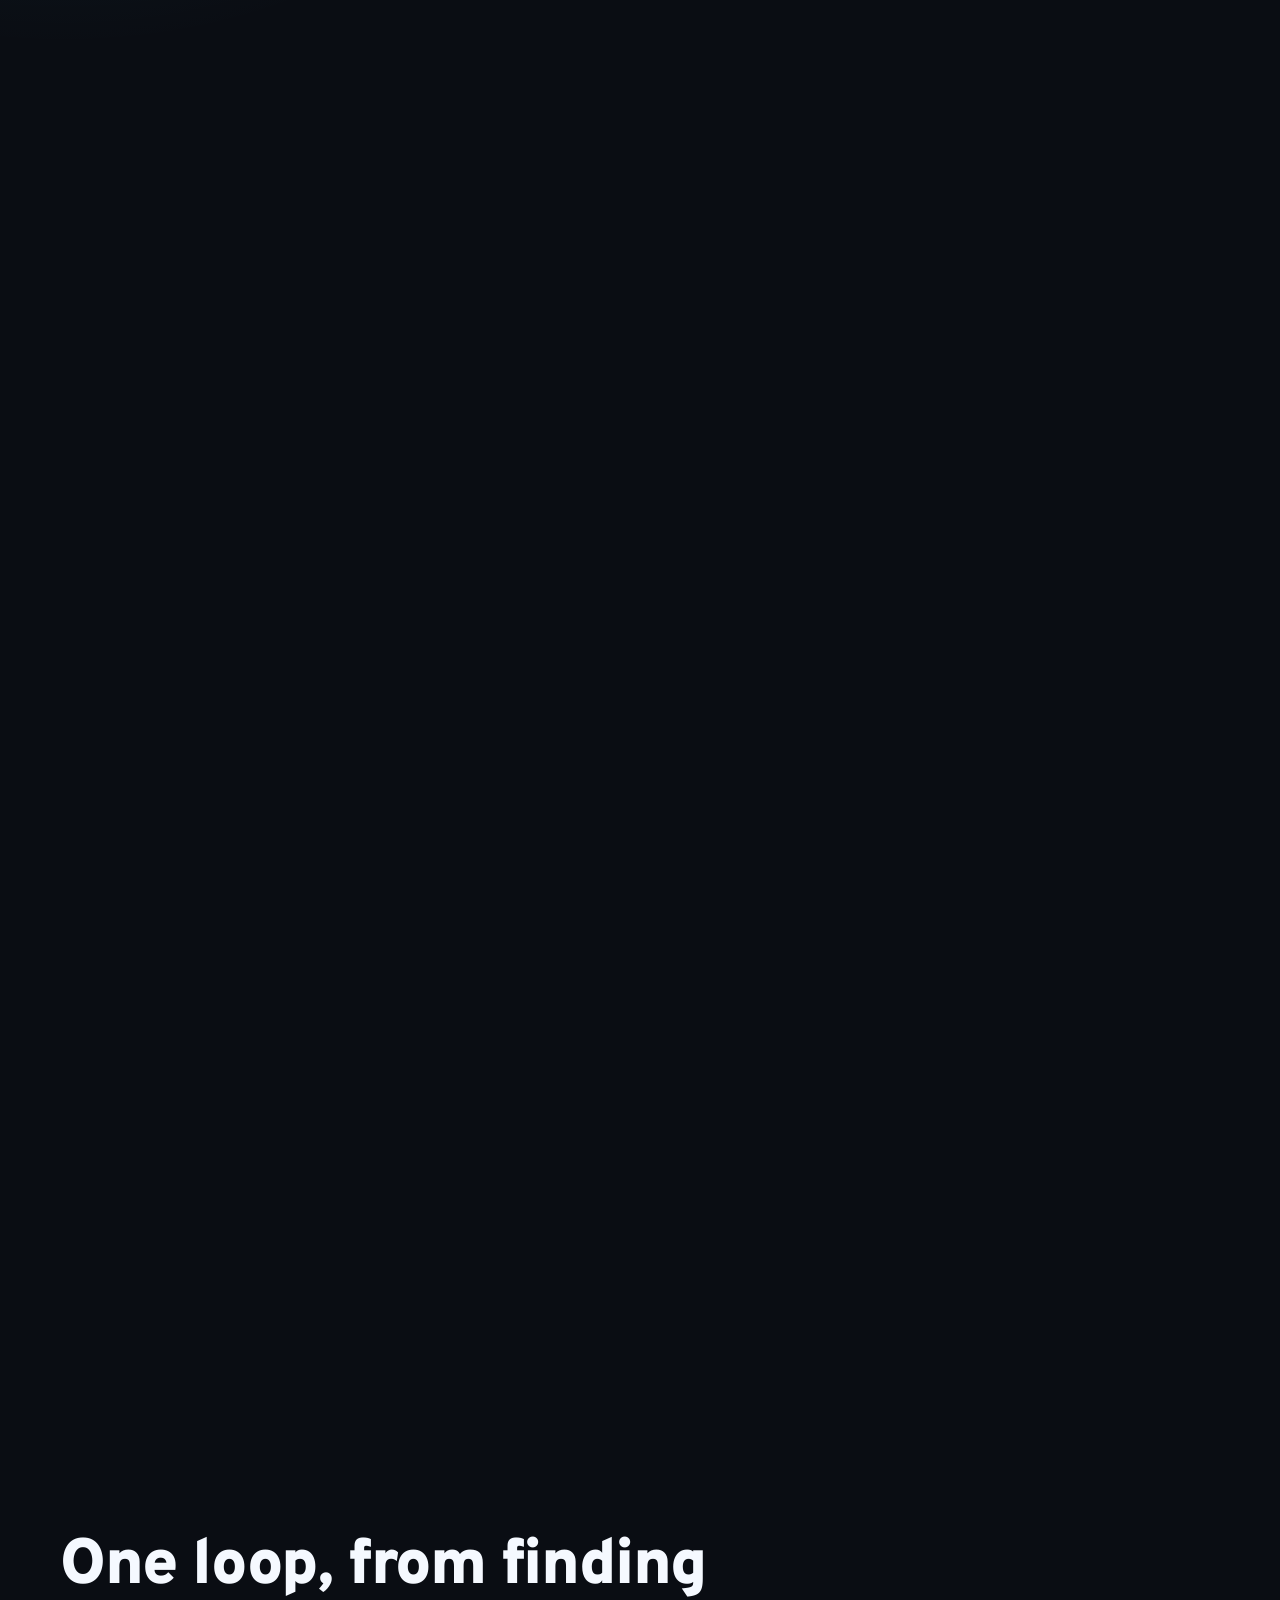
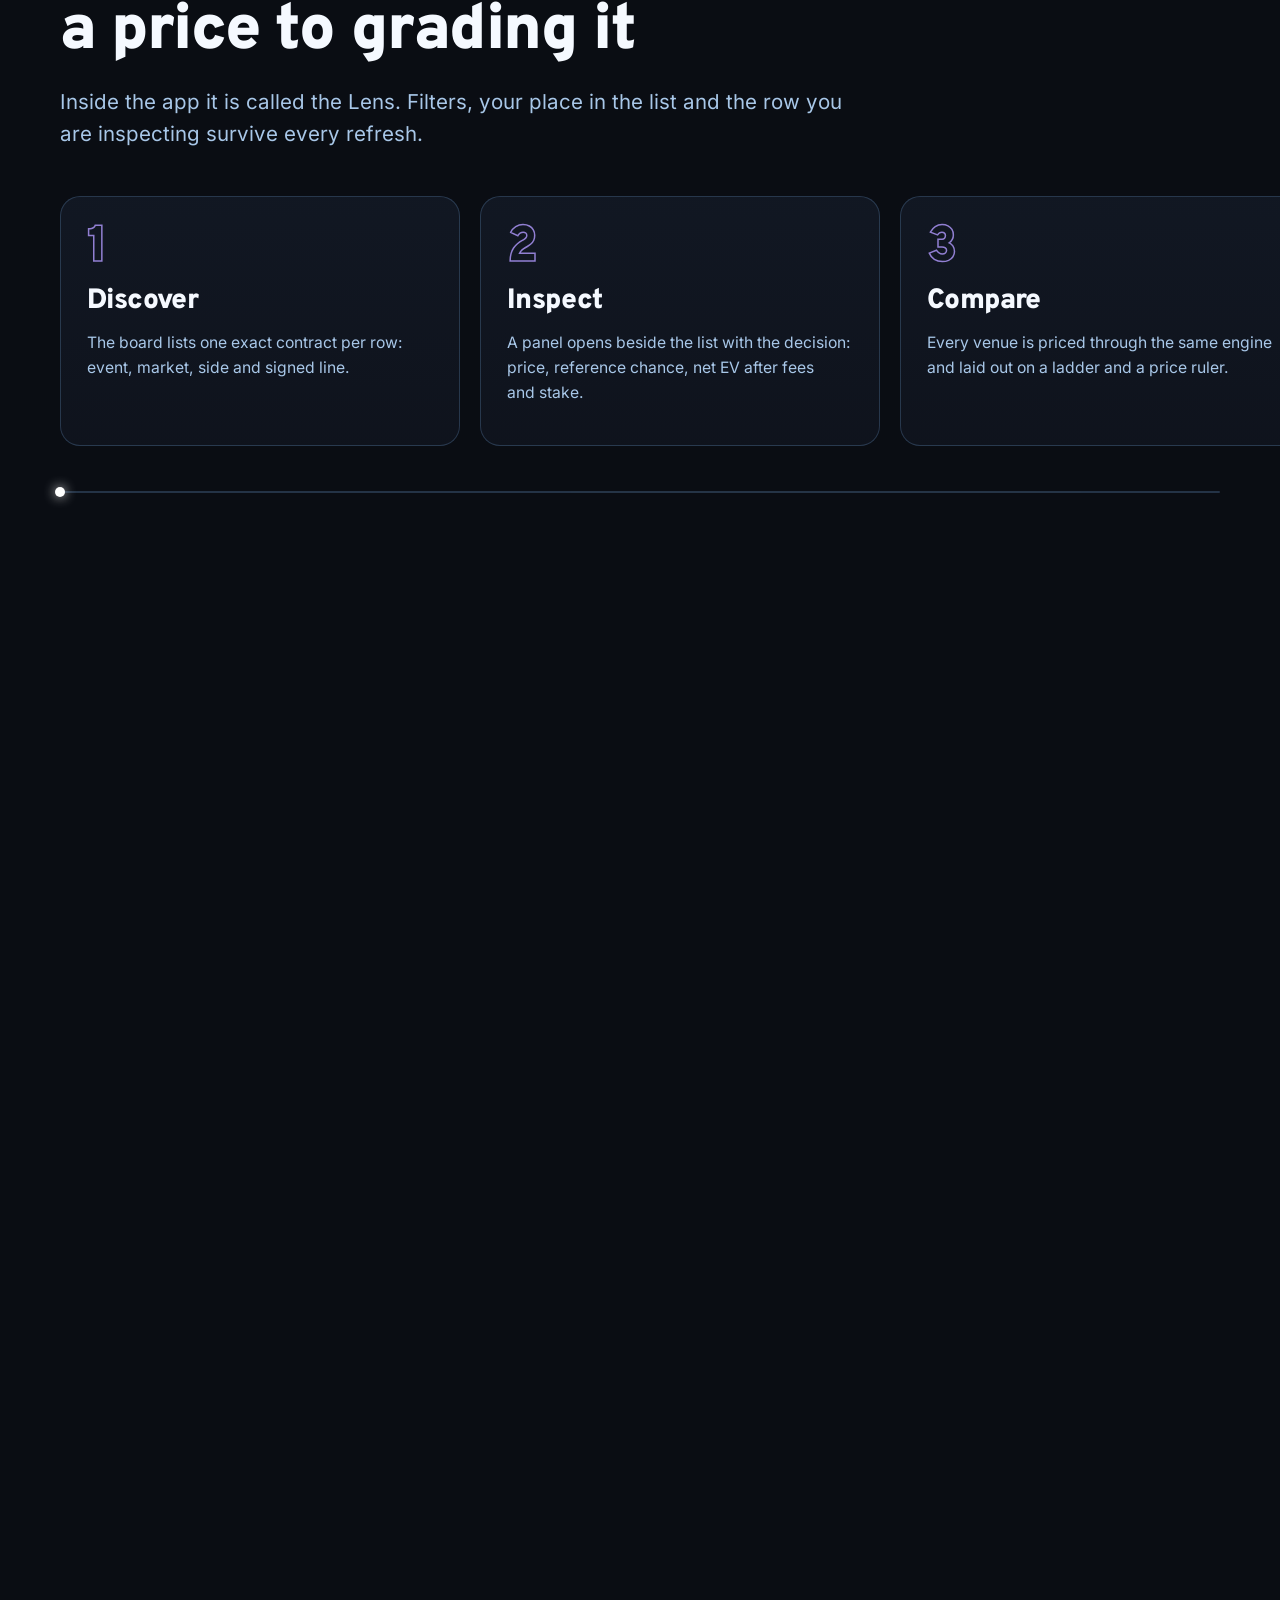
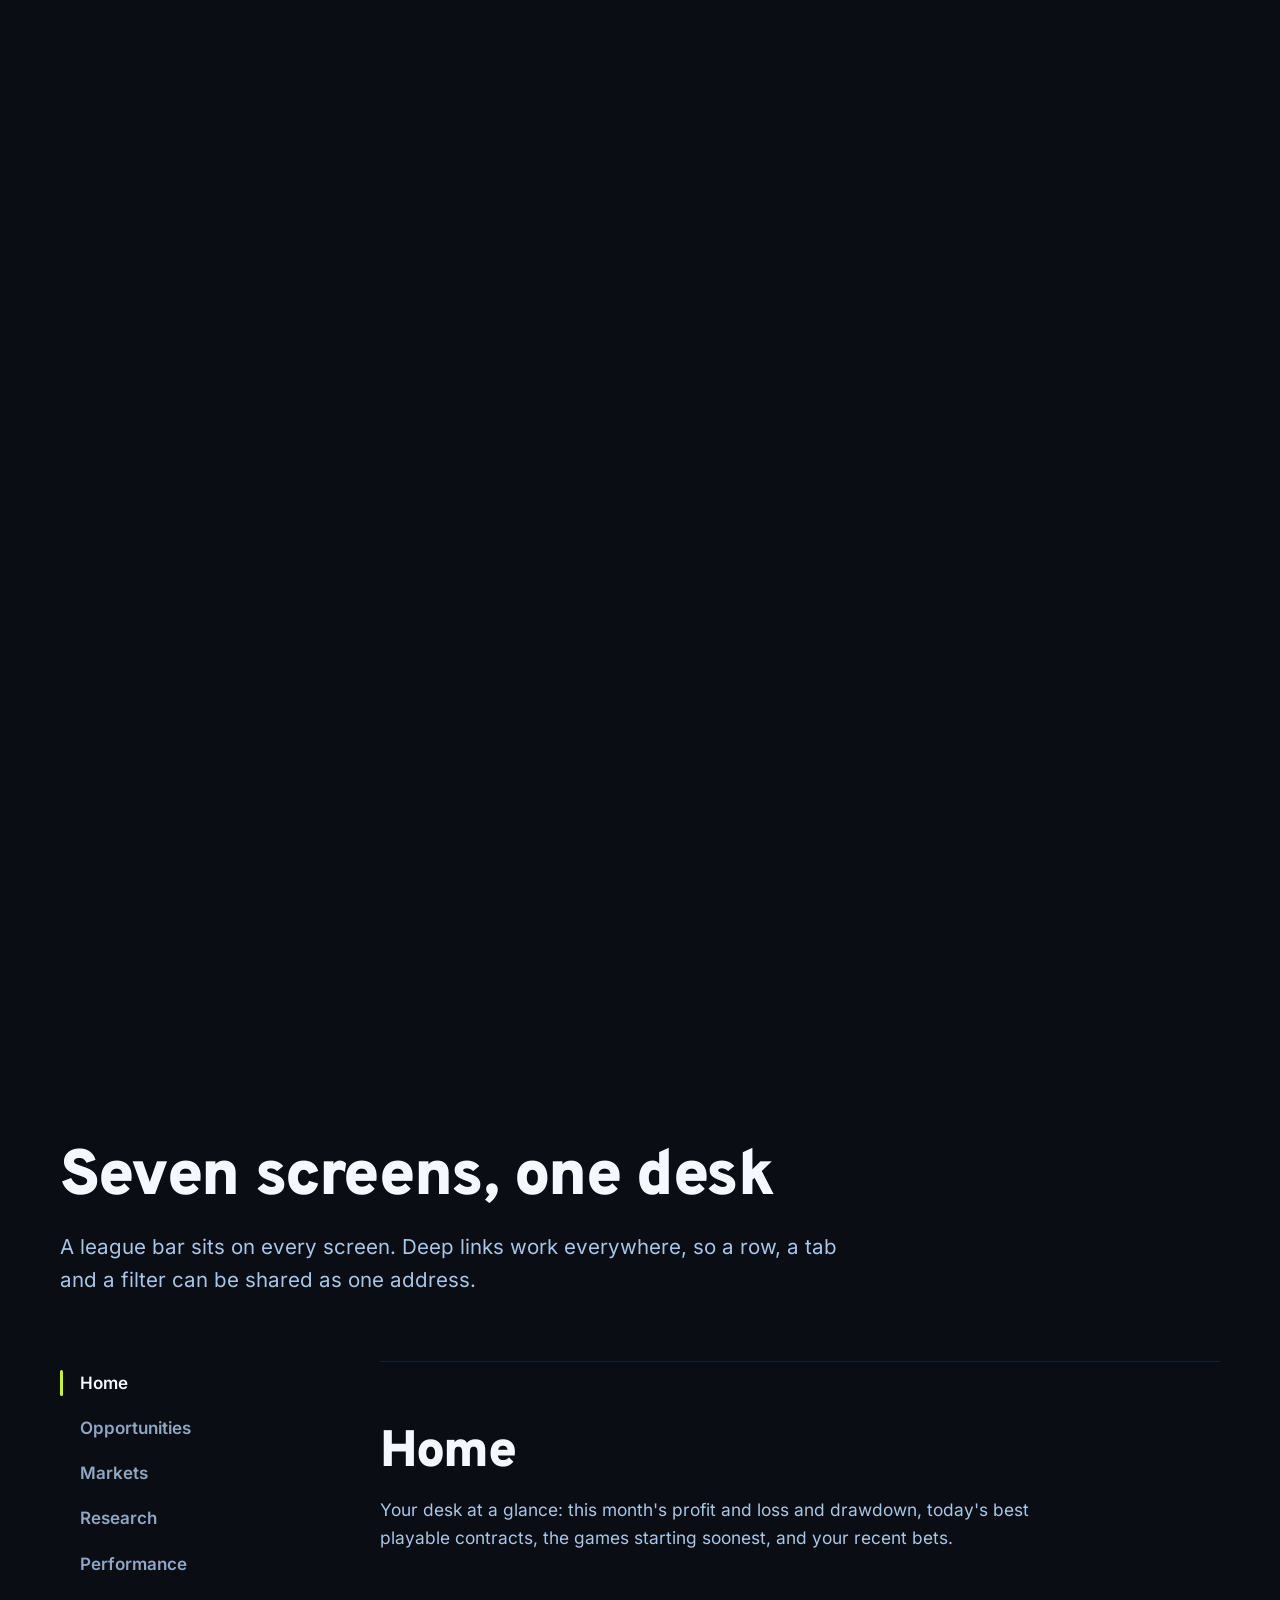
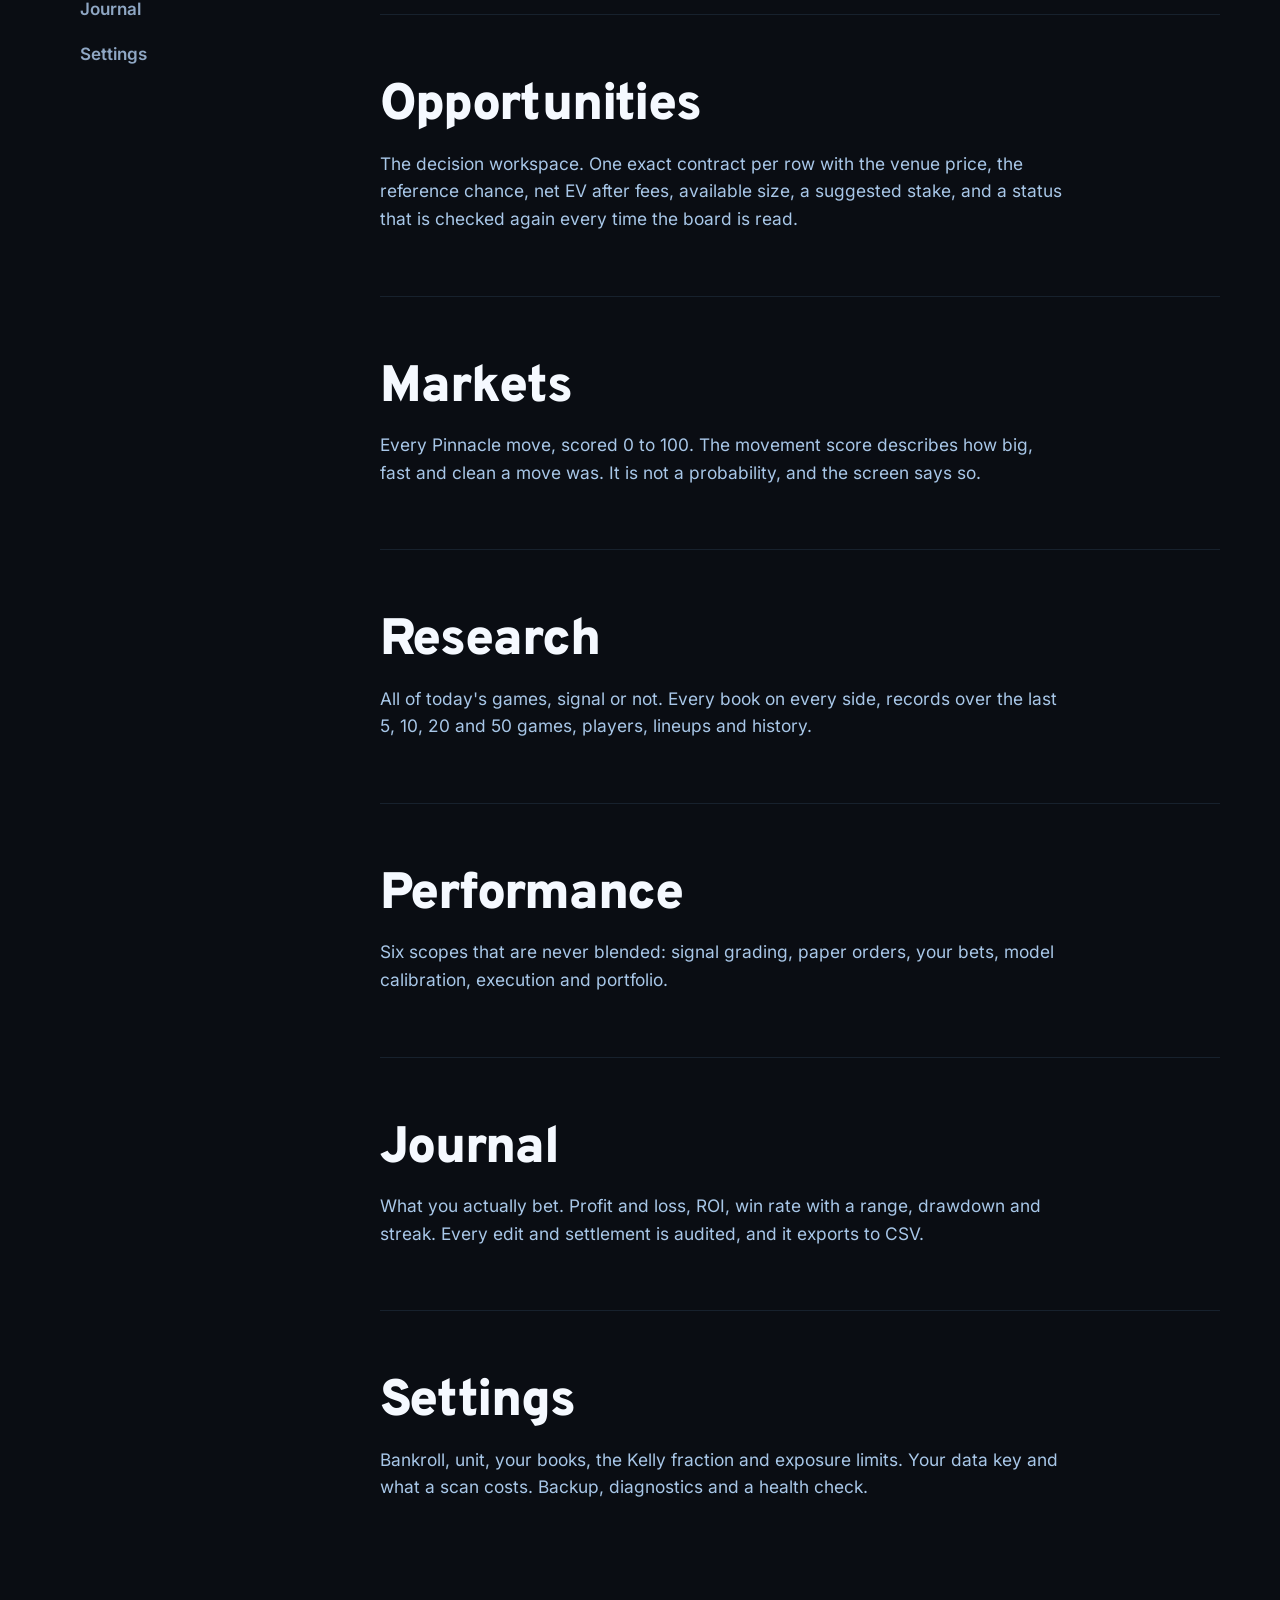
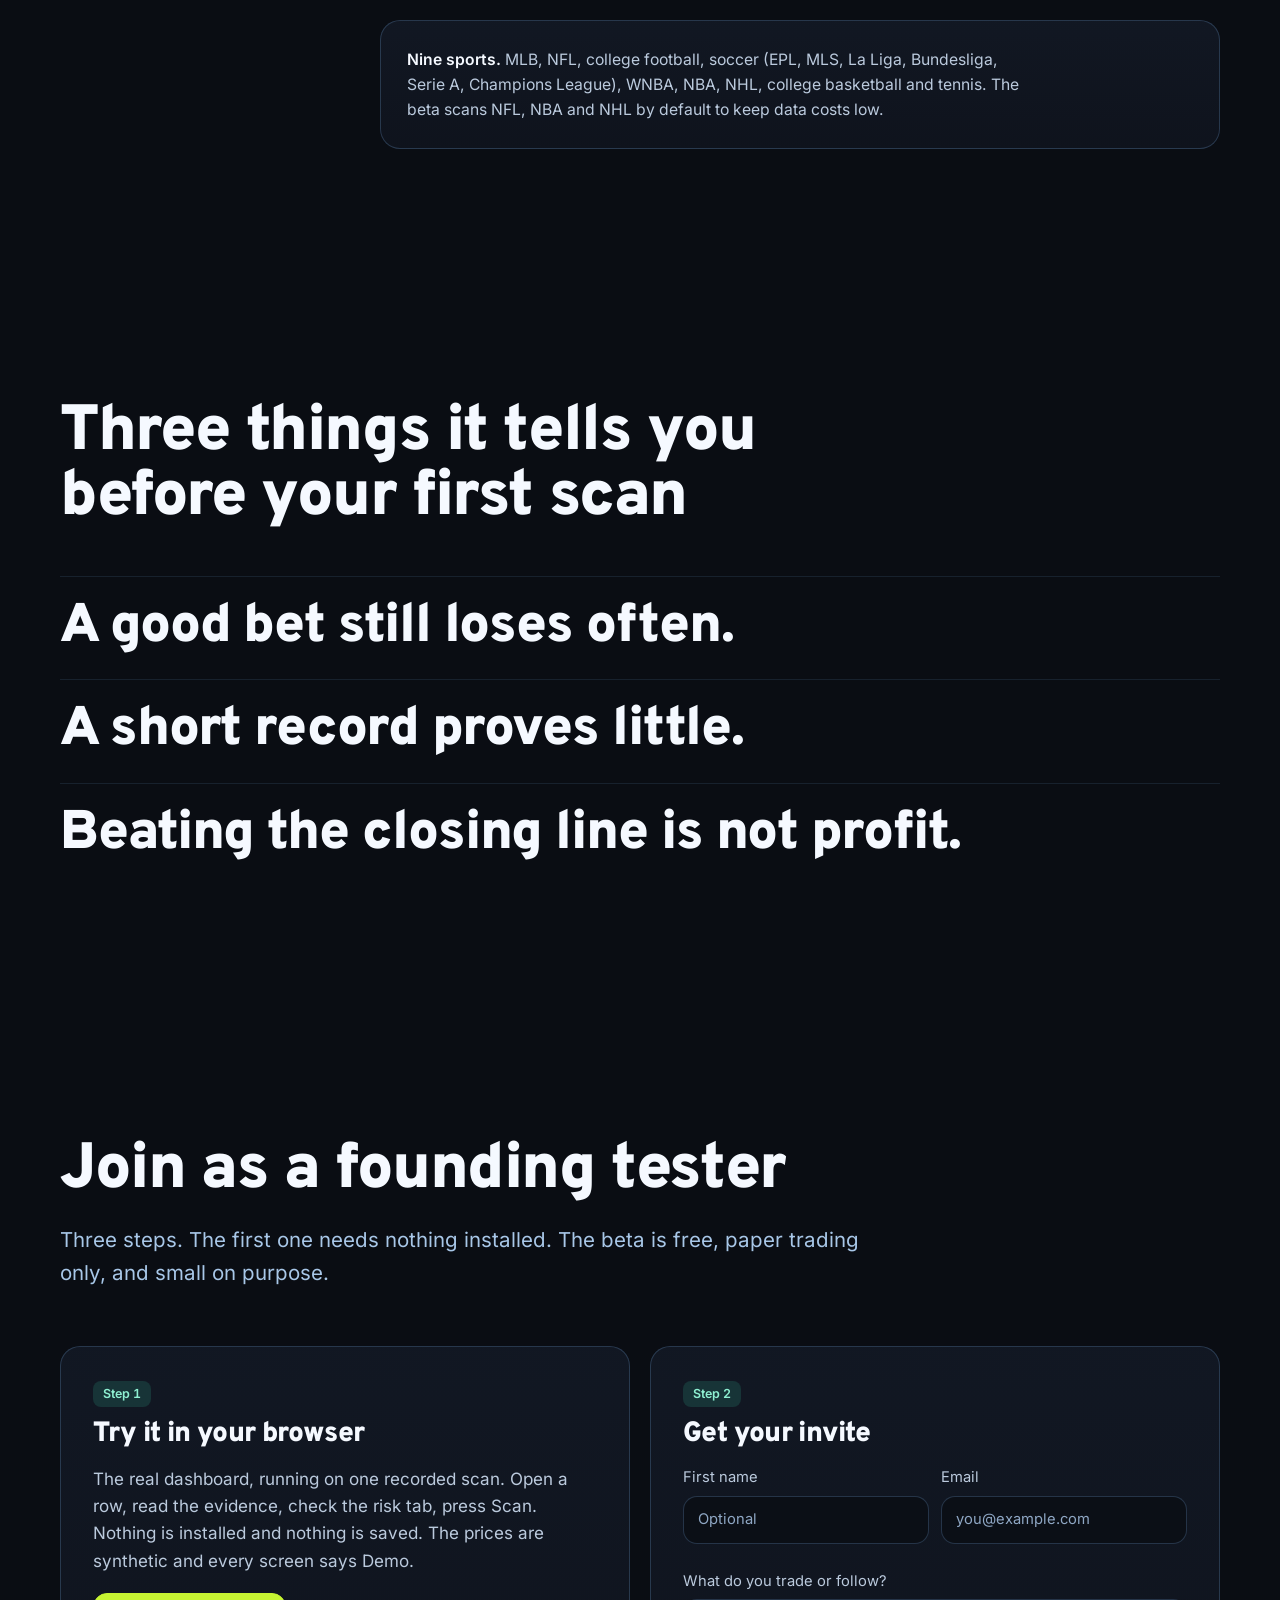
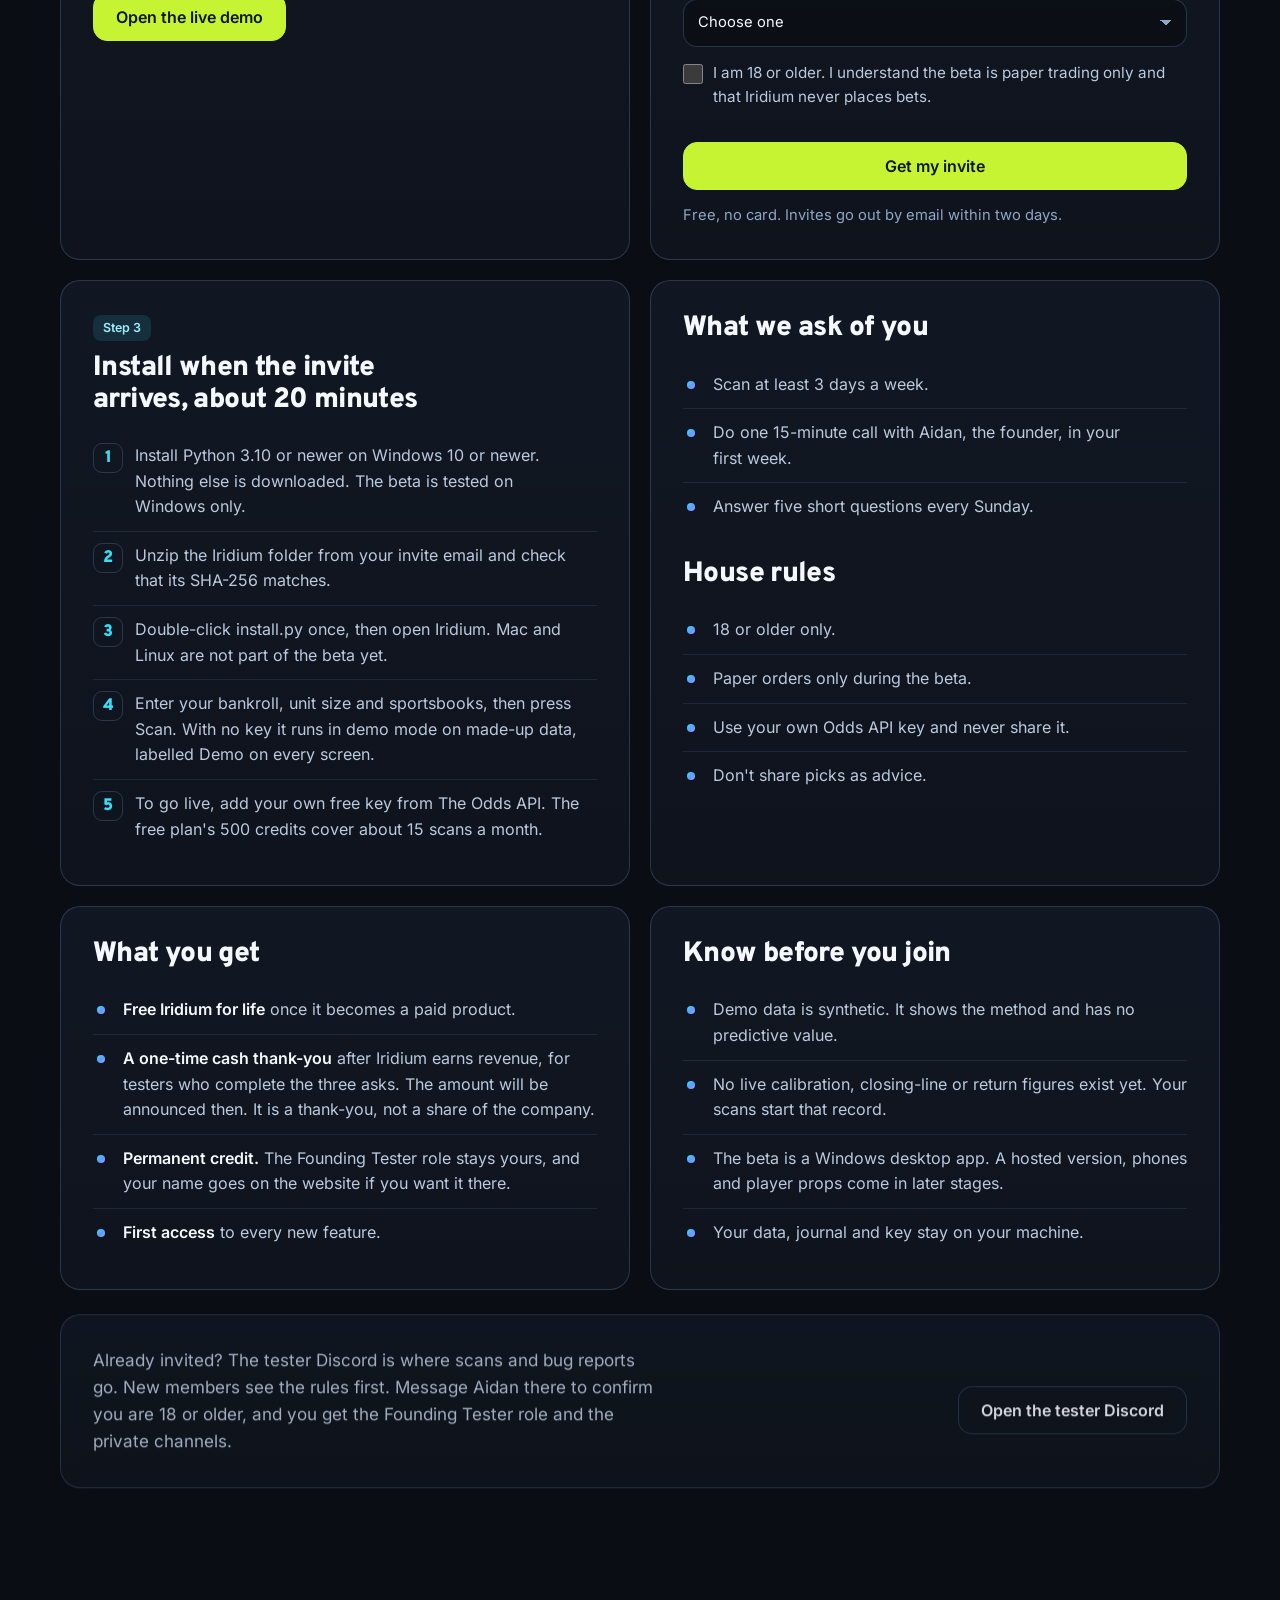
==== commit e3d8740d: "Lead with the live demo and a counted sign-up - Host the Live Demo at demo/ (real dashboard on a rec" ====
--- a/index.html
+++ b/index.html
@@ -10,7 +10,7 @@
 <meta property="og:type" content="website">
 <meta property="og:site_name" content="Iridium">
 <meta property="og:title" content="Iridium beta: find the edge">
-<meta property="og:description" content="A research desk for sports prices: one exact contract, every venue, priced after fees, graded against the close. It never places a bet. Invite-only beta.">
+<meta property="og:description" content="A research desk for sports prices: one exact contract, every venue, priced after fees, graded against the close. It never places a bet. Try the demo in your browser, then join the free beta.">
 <meta property="og:url" content="https://aidansherlock.github.io/iridium/">
 <meta property="og:image" content="https://aidansherlock.github.io/iridium/og.png">
 <meta property="og:image:width" content="1200">
@@ -254,7 +254,33 @@
 [data-motion=reduced] .mark .bar-s{stroke-dashoffset:0}[data-motion=reduced] .mark .pt,[data-motion=reduced] .hero .up{opacity:1;transform:none}
 [data-motion=reduced] .lens .rail{flex-wrap:wrap;transform:none!important}
 [data-motion=reduced] .count,[data-motion=reduced] .cue,[data-motion=reduced] .bar{display:none}
+
+/* sign-up form */
+.form{display:grid;gap:14px;margin-top:4px}
+.form label{display:grid;gap:6px;font-size:.92rem;color:var(--t2)}
+.form input,.form select{font:inherit;color:var(--t1);background:rgba(10,13,19,.7);border:1px solid var(--line);border-radius:14px;min-height:48px;padding:0 14px;width:100%;-webkit-user-select:text;user-select:text}
+.form select{appearance:none;-webkit-appearance:none;background-image:linear-gradient(45deg,transparent 50%,var(--t3) 50%),linear-gradient(135deg,var(--t3) 50%,transparent 50%);background-position:calc(100% - 20px) 50%,calc(100% - 14px) 50%;background-size:6px 6px;background-repeat:no-repeat;padding-right:40px}
+.form select option{background:#11161F;color:#F5F9FF}
+.form input:focus,.form select:focus{outline:2px solid var(--acc);outline-offset:1px;border-color:var(--acc)}
+.form input::placeholder{color:var(--t3)}
+.form .row{display:grid;grid-template-columns:1fr 1fr;gap:12px}
+.form .check{display:flex;gap:10px;align-items:flex-start;font-size:.95rem;color:var(--t2)}
+.form .check input{width:20px;height:20px;min-height:0;margin-top:3px;accent-color:var(--volt);flex:none;cursor:pointer}
+.form .hp{position:absolute;left:-9999px;width:0;height:0;opacity:0}
+.form .btn{width:100%;justify-content:center}
+.form .msg{font-size:.92rem;color:var(--t3);min-height:1.4em;margin:0}
+.form .msg.ok{color:var(--good)}.form .msg.err{color:var(--bad)}
+.form .msg a{color:var(--acc)}
+.cols .card>.chip{margin-bottom:12px}
+.cols .card .btn{margin-top:18px}
+.steps-note{font-size:.9rem;color:var(--t3);margin-top:12px}
+@media (max-width:560px){.form .row{grid-template-columns:1fr}}
 </style>
+<script>
+/* Product analytics (PostHog). The project token is public by design; the site has no server to hide it behind. Counts page views, demo opens, sign-ups and Discord clicks. */
+!function(t,e){var o,n,p,r;e.__SV||(window.posthog=e,e._i=[],e.init=function(i,s,a){function g(t,e){var o=e.split(".");2==o.length&&(t=t[o[0]],e=o[1]),t[e]=function(){t.push([e].concat(Array.prototype.slice.call(arguments,0)))}}(p=t.createElement("script")).type="text/javascript",p.crossOrigin="anonymous",p.async=!0,p.src=s.api_host.replace(".i.posthog.com","-assets.i.posthog.com")+"/static/array.js",(r=t.getElementsByTagName("script")[0]).parentNode.insertBefore(p,r);var u=e;for(void 0!==a?u=e[a]=[]:a="posthog",u.people=u.people||[],u.toString=function(t){var e="posthog";return"posthog"!==a&&(e+="."+a),t||(e+=" (stub)"),e},u.people.toString=function(){return u.toString(1)+".people (stub)"},o="init capture register register_once unregister identify alias reset set_config opt_in_capturing opt_out_capturing has_opted_out_capturing get_distinct_id getFeatureFlag isFeatureEnabled onFeatureFlags reloadFeatureFlags captureException debug".split(" "),n=0;n<o.length;n++)g(u,o[n]);e._i.push([i,s,a])},e.__SV=1)}(document,window.posthog||[]);
+posthog.init("phc_vAF9nnAyTkCeyutMaEFtL4ADqV4cLjaa2xCzmeAArGBw",{api_host:"https://us.i.posthog.com",defaults:"2025-05-24",capture_pageview:true,autocapture:false,capture_pageleave:true,disable_session_recording:true});
+</script>
 </head>
 <body>
 <canvas id="light" aria-hidden="true"></canvas>
@@ -270,10 +296,11 @@
     <nav aria-label="Sections">
       <a href="#how">How it prices</a>
       <a href="#app">The app</a>
+      <a href="demo/" data-ph="nav_demo">Live demo</a>
       <a href="#beta">Beta</a>
       <a href="#investors">Investors</a>
     </nav>
-    <a class="btn go sm" href="https://discord.gg/vU9kkAEnsh" target="_blank" rel="noopener">Join the beta</a>
+    <a class="btn go sm" href="#beta" data-ph="nav_invite">Get a beta invite</a>
   </div>
 </header>
 
@@ -290,14 +317,14 @@
     <p class="lede up" style="--i:1">Iridium is a research desk for sports prices. It checks every price it can see for one exact contract against a no-vig reference, works out fees and depth at the size you could actually buy, and keeps a record of what it recommended and what happened next.</p>
     <p class="never up" style="--i:2">It never places a bet.</p>
     <div class="cta up" style="--i:3">
-      <a class="btn go" href="https://discord.gg/vU9kkAEnsh" target="_blank" rel="noopener">Join the beta on Discord</a>
-      <a class="btn" href="#investors">Read the investor summary</a>
+      <a class="btn go" href="demo/" data-ph="hero_demo">Try the live demo</a>
+      <a class="btn" href="#beta" data-ph="hero_invite">Get a beta invite</a>
     </div>
     <div class="facts up" style="--i:4">
+      <span class="chip good">Demo runs in your browser, nothing to install</span>
       <span class="chip">Version 0.10.0</span>
-      <span class="chip">Invite-only beta</span>
-      <span class="chip good">Free during the beta</span>
-      <span class="chip">Runs on your own computer</span>
+      <span class="chip">Free private beta</span>
+      <span class="chip">Paper trading only</span>
     </div>
   </div>
   <div class="cue" aria-hidden="true"></div>
@@ -362,7 +389,7 @@
 <section class="sec app" id="app">
   <div class="wrap">
     <div data-view><h2 class="wipe">Seven screens, one desk</h2>
-    <p class="lede rv" style="--i:1">A league bar sits on every screen. Deep links work everywhere. On a phone, details open as sheets that follow your finger.</p></div>
+    <p class="lede rv" style="--i:1">A league bar sits on every screen. Deep links work everywhere, so a row, a tab and a filter can be shared as one address.</p></div>
     <div class="grid">
       <nav class="spy" id="spy" aria-label="Screens">
         <a href="#s-home">Home</a><a href="#s-opps">Opportunities</a><a href="#s-markets">Markets</a><a href="#s-research">Research</a><a href="#s-perf">Performance</a><a href="#s-journal">Journal</a><a href="#s-settings">Settings</a>
@@ -371,7 +398,7 @@
         <article class="screen" id="s-home" data-view><h3 class="wipe">Home</h3><p class="rv" style="--i:1">Your desk at a glance: this month's profit and loss and drawdown, today's best playable contracts, the games starting soonest, and your recent bets.</p></article>
         <article class="screen" id="s-opps" data-view><h3 class="wipe">Opportunities</h3><p class="rv" style="--i:1">The decision workspace. One exact contract per row with the venue price, the reference chance, net EV after fees, available size, a suggested stake, and a status that is checked again every time the board is read.</p></article>
         <article class="screen" id="s-markets" data-view><h3 class="wipe">Markets</h3><p class="rv" style="--i:1">Every Pinnacle move, scored 0 to 100. The movement score describes how big, fast and clean a move was. It is not a probability, and the screen says so.</p></article>
-        <article class="screen" id="s-research" data-view><h3 class="wipe">Research</h3><p class="rv" style="--i:1">All of today's games, signal or not. Every book on every side, records over the last 5, 10, 20 and 50 games, players, props, lineups and history.</p></article>
+        <article class="screen" id="s-research" data-view><h3 class="wipe">Research</h3><p class="rv" style="--i:1">All of today's games, signal or not. Every book on every side, records over the last 5, 10, 20 and 50 games, players, lineups and history.</p></article>
         <article class="screen" id="s-perf" data-view><h3 class="wipe">Performance</h3><p class="rv" style="--i:1">Six scopes that are never blended: signal grading, paper orders, your bets, model calibration, execution and portfolio.</p></article>
         <article class="screen" id="s-journal" data-view><h3 class="wipe">Journal</h3><p class="rv" style="--i:1">What you actually bet. Profit and loss, ROI, win rate with a range, drawdown and streak. Every edit and settlement is audited, and it exports to CSV.</p></article>
         <article class="screen" id="s-settings" data-view><h3 class="wipe">Settings</h3><p class="rv" style="--i:1">Bankroll, unit, your books, the Kelly fraction and exposure limits. Your data key and what a scan costs. Backup, diagnostics and a health check.</p></article>
@@ -397,18 +424,37 @@
 <section class="sec" id="beta">
   <div class="wrap">
     <div data-view><h2 class="wipe">Join as a founding tester</h2>
-    <p class="lede rv" style="--i:1">The beta is small and invite-only. Iridium runs on your own computer, not a hosted account. It is free: no subscription and no card.</p></div>
+    <p class="lede rv" style="--i:1">Three steps. The first one needs nothing installed. The beta is free, paper trading only, and small on purpose.</p></div>
     <div class="cols" data-view>
-      <div class="card rv" style="--i:0"><h3>Set up in about 10 minutes</h3>
+      <div class="card rv" style="--i:0"><span class="chip good">Step 1</span><h3>Try it in your browser</h3>
+        <p>The real dashboard, running on one recorded scan. Open a row, read the evidence, check the risk tab, press Scan. Nothing is installed and nothing is saved. The prices are synthetic and every screen says Demo.</p>
+        <a class="btn go" href="demo/" data-ph="beta_demo">Open the live demo</a>
+      </div>
+      <div class="card rv" style="--i:1"><span class="chip good">Step 2</span><h3>Get your invite</h3>
+        <form id="signup" class="form" novalidate>
+          <div class="row">
+            <label>First name<input name="name" type="text" autocomplete="given-name" placeholder="Optional"></label>
+            <label>Email<input name="email" type="email" autocomplete="email" required placeholder="you@example.com"></label>
+          </div>
+          <label>What do you trade or follow?
+            <select name="trade"><option value="">Choose one</option><option>Kalshi or Polymarket</option><option>Sportsbooks</option><option>Both</option><option>Just curious</option></select>
+          </label>
+          <label class="check"><input name="adult" type="checkbox" required><span>I am 18 or older. I understand the beta is paper trading only and that Iridium never places bets.</span></label>
+          <input class="hp" name="_gotcha" tabindex="-1" autocomplete="off" aria-hidden="true">
+          <button class="btn go" type="submit">Get my invite</button>
+          <p class="msg" aria-live="polite">Free, no card. Invites go out by email within two days.</p>
+        </form>
+      </div>
+      <div class="card rv" style="--i:2"><span class="chip">Step 3</span><h3>Install when the invite arrives, about 20 minutes</h3>
         <ol class="list">
-          <li>Install Python 3.10 or newer. Nothing else is downloaded. Works on Windows 10+, macOS 12+ and Linux.</li>
-          <li>Unzip the Iridium folder from your invite and check that its SHA-256 matches.</li>
-          <li>On Windows, double-click install.py once, then open Iridium. On Mac or Linux it is one command from the README.</li>
+          <li>Install Python 3.10 or newer on Windows 10 or newer. Nothing else is downloaded. The beta is tested on Windows only.</li>
+          <li>Unzip the Iridium folder from your invite email and check that its SHA-256 matches.</li>
+          <li>Double-click install.py once, then open Iridium. Mac and Linux are not part of the beta yet.</li>
           <li>Enter your bankroll, unit size and sportsbooks, then press Scan. With no key it runs in demo mode on made-up data, labelled Demo on every screen.</li>
           <li>To go live, add your own free key from The Odds API. The free plan's 500 credits cover about 15 scans a month.</li>
         </ol>
       </div>
-      <div class="card rv" style="--i:1"><h3>What we ask of you</h3>
+      <div class="card rv" style="--i:3"><h3>What we ask of you</h3>
         <ul class="list">
           <li>Scan at least 3 days a week.</li>
           <li>Do one 15-minute call with Aidan, the founder, in your first week.</li>
@@ -422,7 +468,7 @@
           <li>Don't share picks as advice.</li>
         </ul>
       </div>
-      <div class="card rv" style="--i:2"><h3>What you get</h3>
+      <div class="card rv" style="--i:4"><h3>What you get</h3>
         <ul class="list">
           <li><strong>Free Iridium for life</strong> once it becomes a paid product.</li>
           <li><strong>A one-time cash thank-you</strong> after Iridium earns revenue, for testers who complete the three asks. The amount will be announced then. It is a thank-you, not a share of the company.</li>
@@ -430,17 +476,17 @@
           <li><strong>First access</strong> to every new feature.</li>
         </ul>
       </div>
-      <div class="card rv" style="--i:3"><h3>Know before you join</h3>
+      <div class="card rv" style="--i:5"><h3>Know before you join</h3>
         <ul class="list">
           <li>Demo data is synthetic. It shows the method and has no predictive value.</li>
           <li>No live calibration, closing-line or return figures exist yet. Your scans start that record.</li>
-          <li>Player props are fetched per game and cost credits.</li>
+          <li>The beta is a Windows desktop app. A hosted version, phones and player props come in later stages.</li>
           <li>Your data, journal and key stay on your machine.</li>
         </ul>
       </div>
-      <div class="card span2 join rv" style="--i:4">
-        <p>New members see the rules first. Message Aidan there to confirm you are 18 or older, and you get the Founding Tester role and the private channels.</p>
-        <a class="btn go" href="https://discord.gg/vU9kkAEnsh" target="_blank" rel="noopener">Join the beta on Discord</a>
+      <div class="card span2 join rv" style="--i:6">
+        <p>Already invited? The tester Discord is where scans and bug reports go. New members see the rules first. Message Aidan there to confirm you are 18 or older, and you get the Founding Tester role and the private channels.</p>
+        <a class="btn" href="https://discord.gg/vU9kkAEnsh" target="_blank" rel="noopener" data-ph="discord_click">Open the tester Discord</a>
       </div>
     </div>
   </div>
@@ -513,7 +559,8 @@
   <div class="stick"><div class="wrap">
     <p class="words">Iridium does not promise profits. It promises measurement. Every decision is stored, every recommendation is graded, and the numbers that do not work get quieter on their own.</p>
     <div class="cta">
-      <a class="btn go" href="https://discord.gg/vU9kkAEnsh" target="_blank" rel="noopener">Join the beta on Discord</a>
+      <a class="btn go" href="demo/" data-ph="close_demo">Try the live demo</a>
+      <a class="btn" href="#beta" data-ph="close_invite">Get a beta invite</a>
       <a class="btn" href="https://www.linkedin.com/company/iridium-findtheedge" target="_blank" rel="noopener">Iridium on LinkedIn</a>
       <a class="btn" href="https://x.com/iridiumbet" target="_blank" rel="noopener">Iridium on X</a>
     </div>
@@ -525,7 +572,7 @@
 <footer>
   <div class="wrap">
     <p>Iridium never places bets and never guarantees results. It is information only. 18 or older. If gambling stops being fun, help is available at 1-800-GAMBLER.</p>
-    <p class="social"><a href="https://x.com/iridiumbet" target="_blank" rel="noopener">X</a><a href="https://www.linkedin.com/company/iridium-findtheedge" target="_blank" rel="noopener">LinkedIn</a><a href="https://discord.gg/vU9kkAEnsh" target="_blank" rel="noopener">Discord</a></p>
+    <p class="social"><a href="demo/" data-ph="footer_demo">Live demo</a><a href="https://x.com/iridiumbet" target="_blank" rel="noopener">X</a><a href="https://www.linkedin.com/company/iridium-findtheedge" target="_blank" rel="noopener">LinkedIn</a><a href="https://discord.gg/vU9kkAEnsh" target="_blank" rel="noopener">Discord</a></p>
     <button class="btn sm" id="motion" type="button" aria-pressed="false">Motion: full</button>
   </div>
 </footer>
@@ -587,7 +634,7 @@
 const pins = $$("[data-pin]").map(n => ({n, fn: {price, lens}[n.dataset.pin]}));
 const views = $$("[data-view]"), top = $("#top"), hero = $("#hero");
 const spy = $("#spy"), spyLinks = $$("a", spy), screens = spyLinks.map(a => $(a.getAttribute("href")));
-const navLinks = $$(".top nav a"), navSecs = navLinks.map(a => $(a.getAttribute("href")));
+const navLinks = $$(".top nav a[href^='#']"), navSecs = navLinks.map(a => $(a.getAttribute("href")));
 
 let lastY = scrollY;
 function update() {
@@ -701,5 +748,44 @@
 applyMotion();
 })();
 </script>
+<script>
+(() => {
+// Sign-up. ENDPOINT is a Formspree form address such as "https://formspree.io/f/abcdwxyz" (free plan: 50 a month, counted in its dashboard,
+// one email per sign-up). Until it is set, the form opens the visitor's email app with the sign-up filled in, so nothing is lost either way.
+const ENDPOINT = "";
+const MAIL = "aidansherlocks@gmail.com";
+const f = document.getElementById("signup"); if (!f) return;
+const el = n => f.elements[n], msg = f.querySelector(".msg"), btn = f.querySelector("button");
+const say = (t, cls) => { msg.textContent = t; msg.className = "msg" + (cls ? " " + cls : ""); };
+const ph = (ev, props) => { try { window.posthog && posthog.capture(ev, props || {}); } catch (e) {} };
+f.addEventListener("submit", async e => {
+  e.preventDefault();
+  if (el("_gotcha").value) return;
+  const d = { email: el("email").value.trim(), name: el("name").value.trim(), trade: el("trade").value || "not said", adult: el("adult").checked ? "yes" : "no", page: location.href, _subject: "Iridium beta sign-up" };
+  if (!/^[^\s@]+@[^\s@]+\.[^\s@]+$/.test(d.email)) { say("Add a working email address.", "err"); el("email").focus(); return; }
+  if (!el("adult").checked) { say("Tick the box to confirm you are 18 or older.", "err"); el("adult").focus(); return; }
+  btn.disabled = true;
+  if (!ENDPOINT) {
+    const body = "Email: " + d.email + "\nName: " + (d.name || "-") + "\nTrades or follows: " + d.trade + "\n18 or older: yes\n\nSent from the Iridium site.";
+    location.href = "mailto:" + MAIL + "?subject=" + encodeURIComponent("Iridium beta sign-up") + "&body=" + encodeURIComponent(body);
+    say("Your email app should open with the sign-up filled in. Press send and the invite follows. If nothing opened, email " + MAIL + ".", "ok");
+    ph("signup_submitted", { method: "email", trade: d.trade }); btn.disabled = false; return;
+  }
+  say("Sending…");
+  try {
+    const r = await fetch(ENDPOINT, { method: "POST", headers: { "Accept": "application/json", "Content-Type": "application/json" }, body: JSON.stringify(d) });
+    if (!r.ok) throw new Error("HTTP " + r.status);
+    f.reset(); say("You're on the list. Invites go out by email within two days.", "ok");
+    ph("signup_submitted", { method: "form", trade: d.trade });
+  } catch (err) {
+    msg.innerHTML = 'Could not send just now. Email <a href="mailto:' + MAIL + '?subject=Iridium%20beta%20sign-up">' + MAIL + "</a> instead and you are in.";
+    msg.className = "msg err"; ph("signup_failed", { error: String(err) });
+  }
+  btn.disabled = false;
+});
+// Which buttons get used: every element with data-ph sends one event named after it.
+document.addEventListener("click", e => { const a = e.target.closest("[data-ph]"); if (a) ph(a.dataset.ph, { href: a.getAttribute("href") }); });
+})();
+</script>
 </body>
 </html>
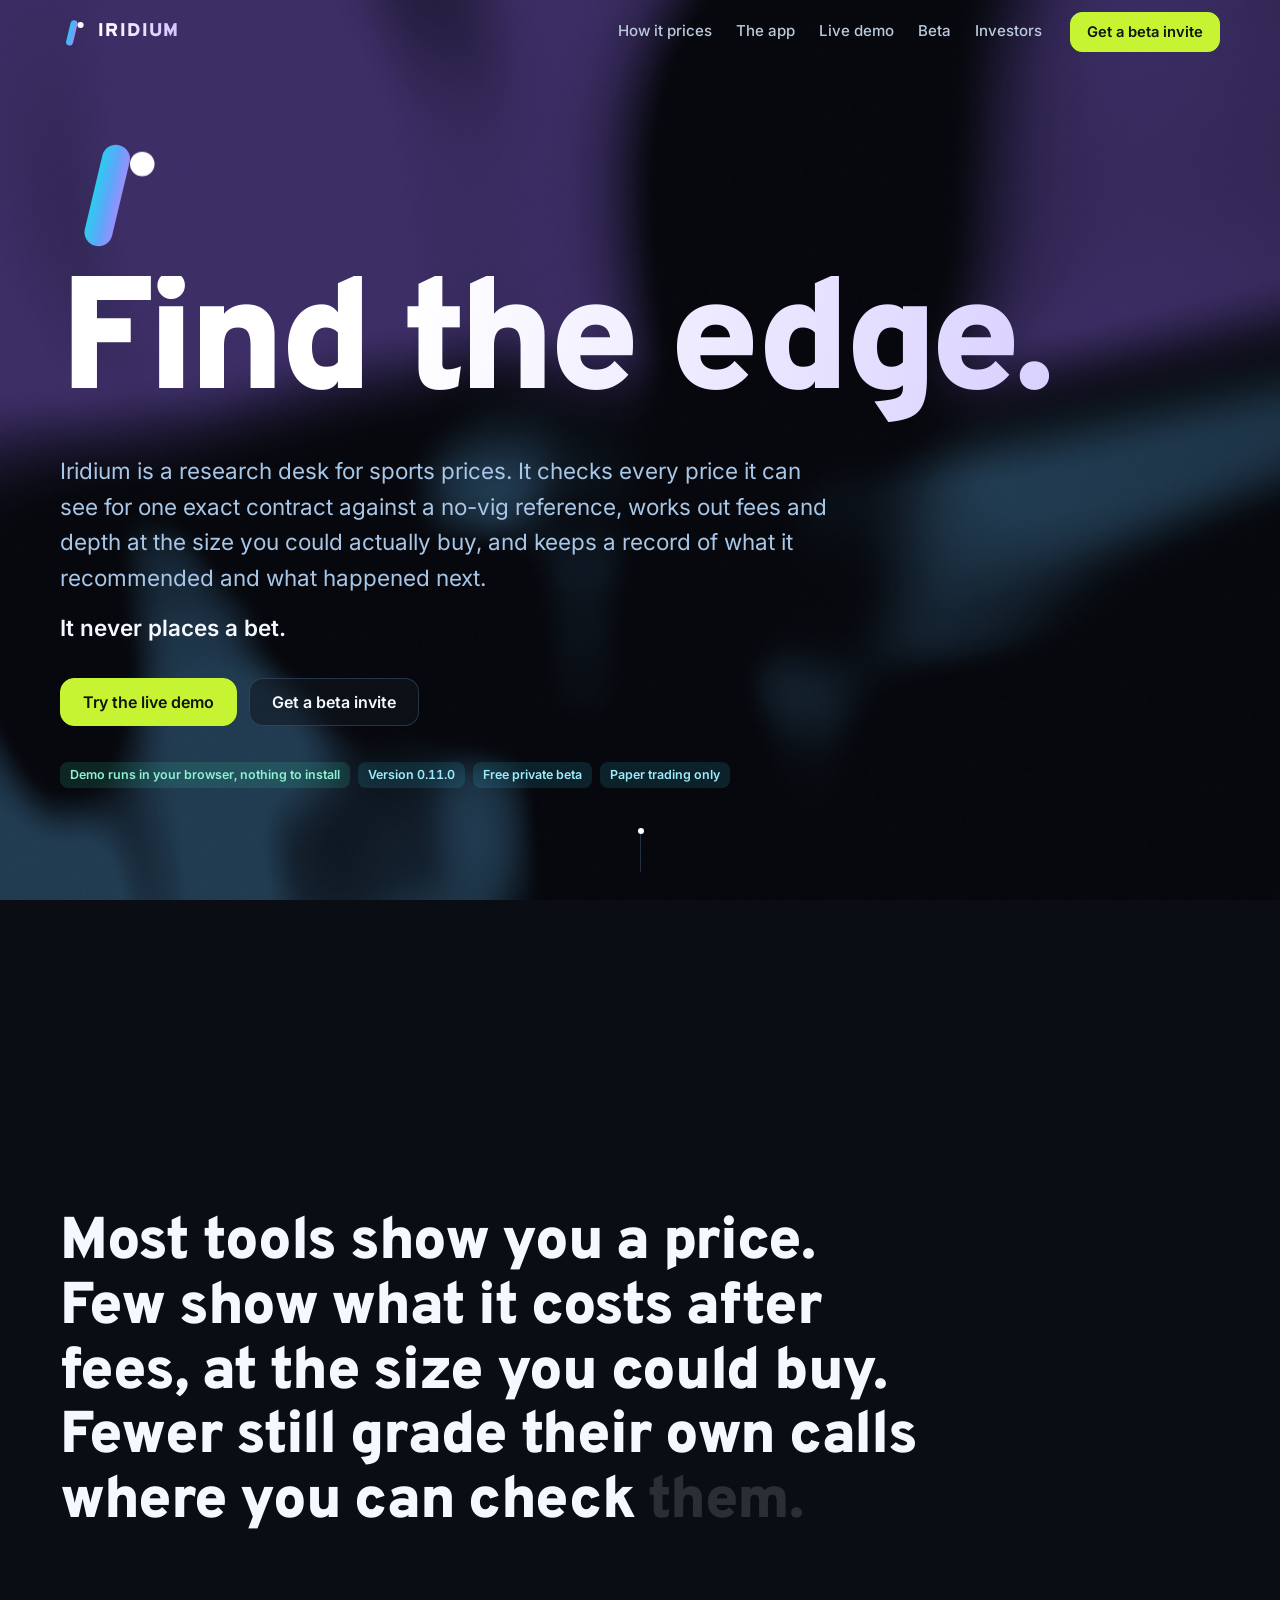
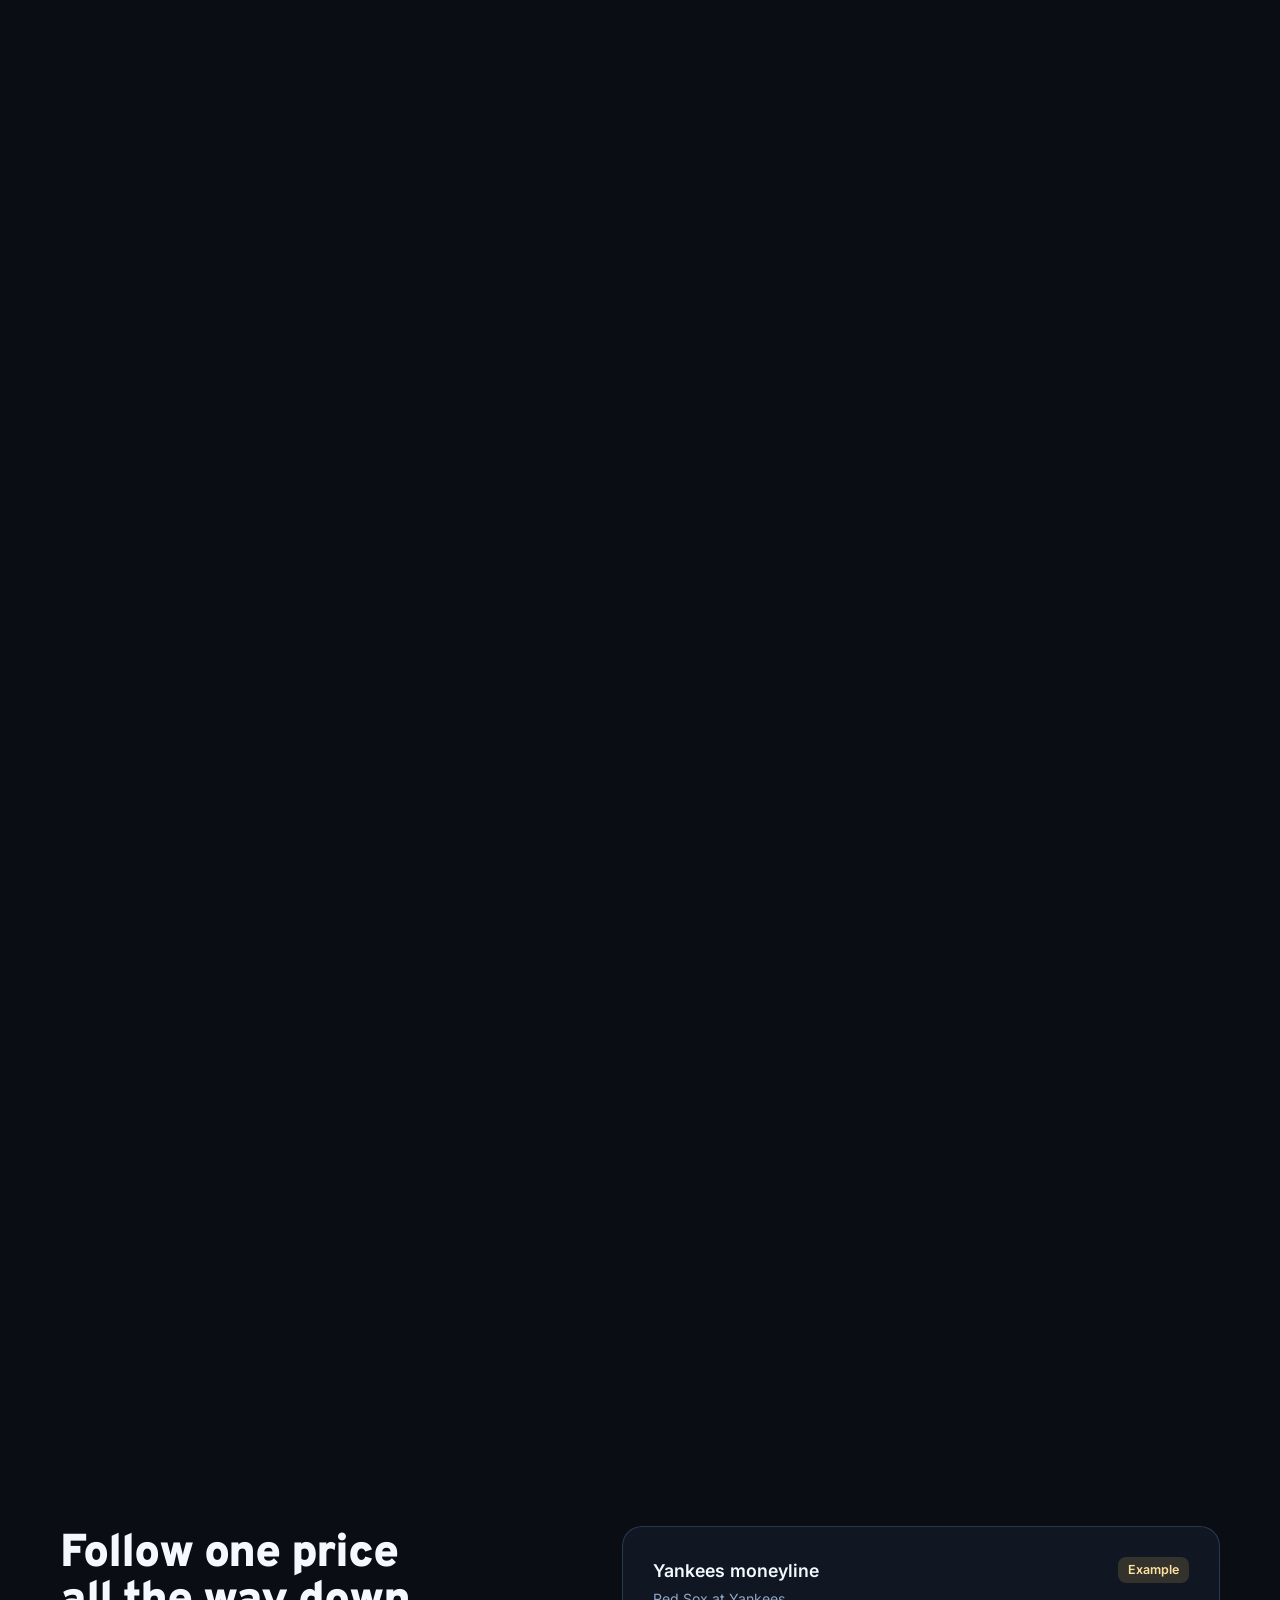
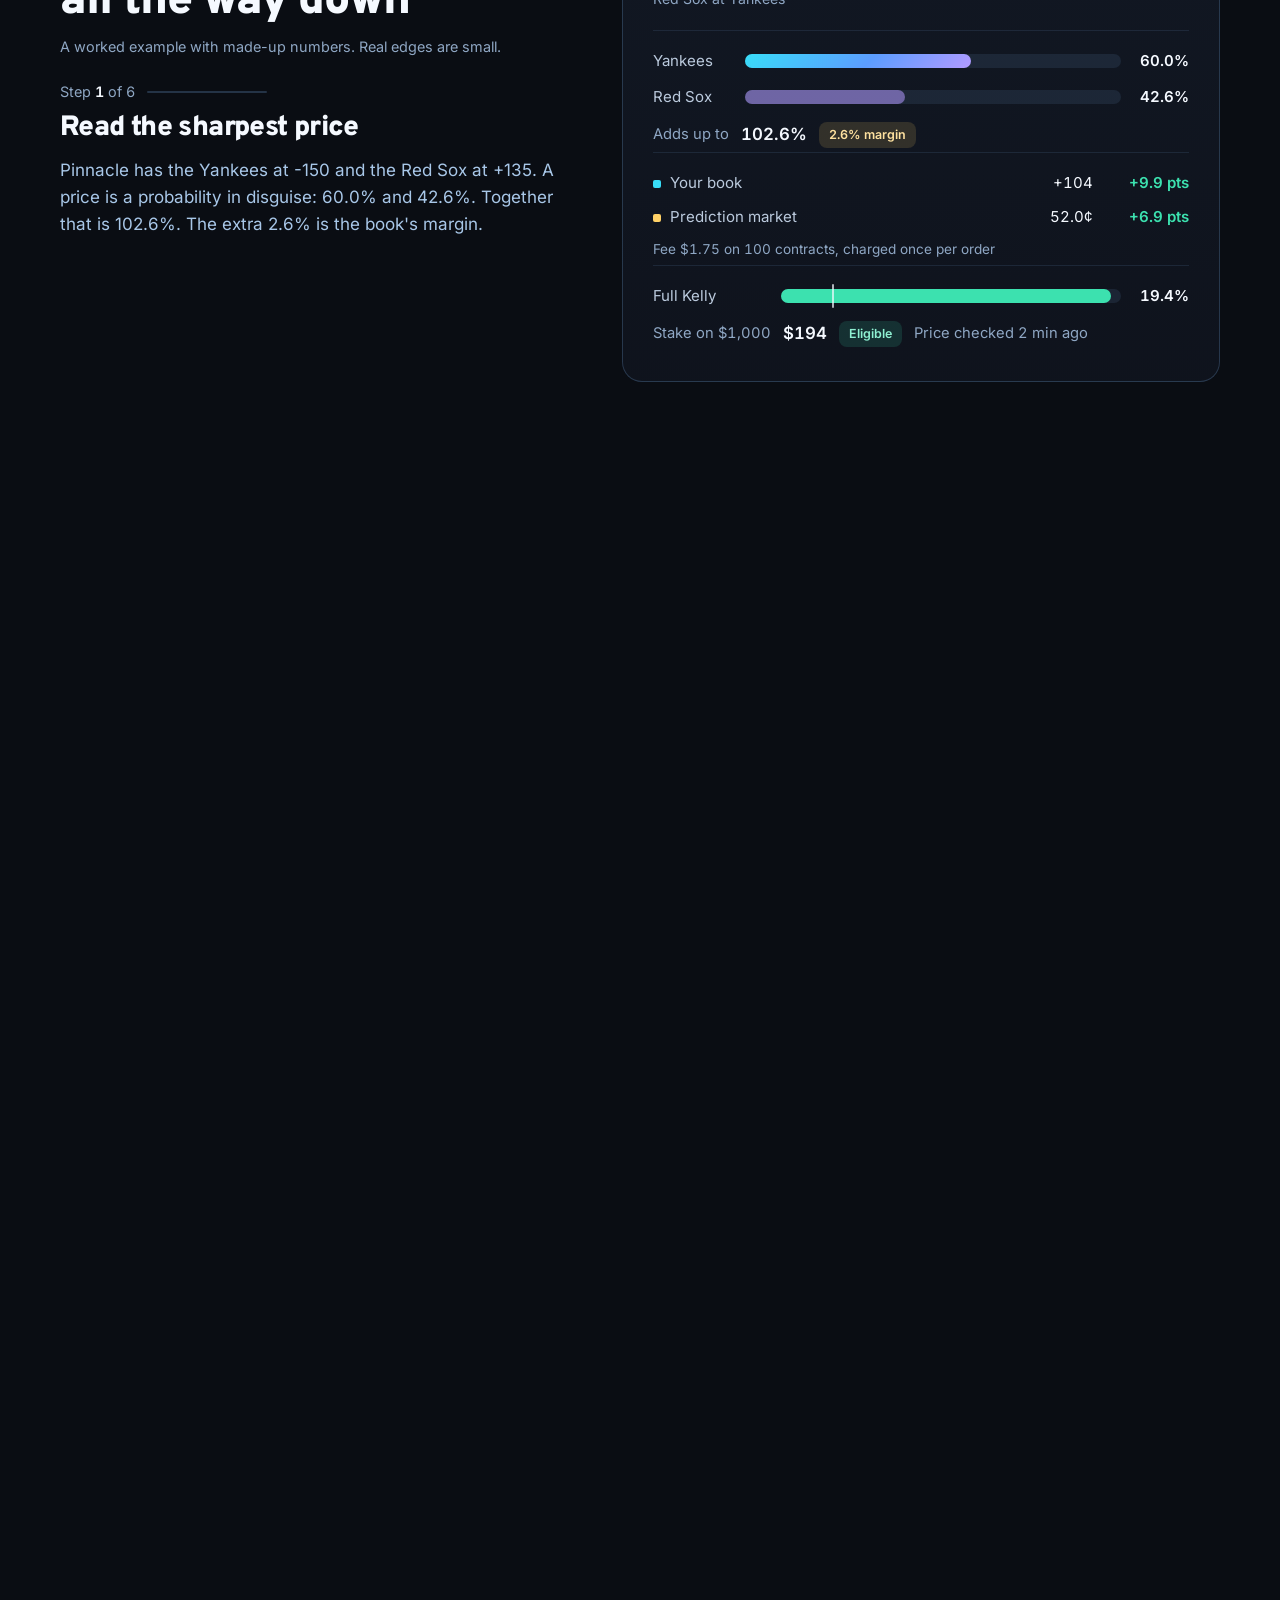
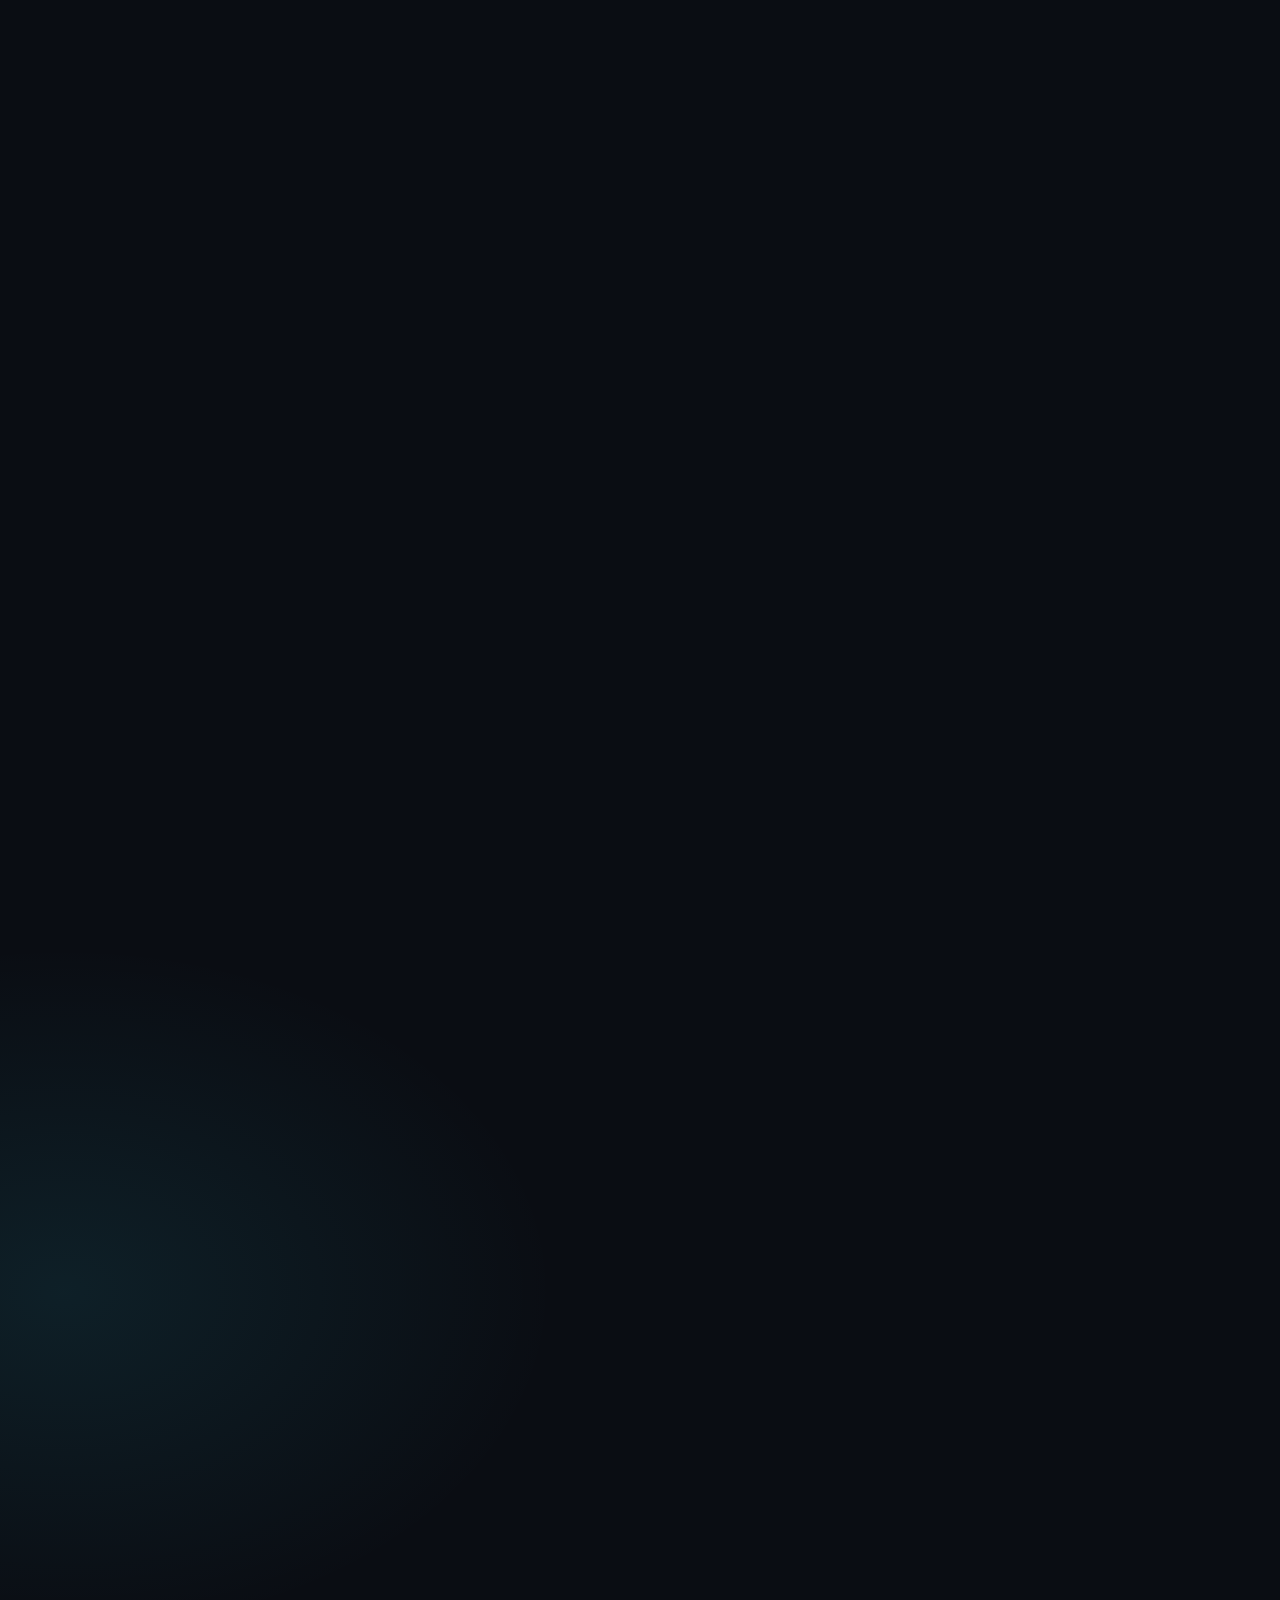
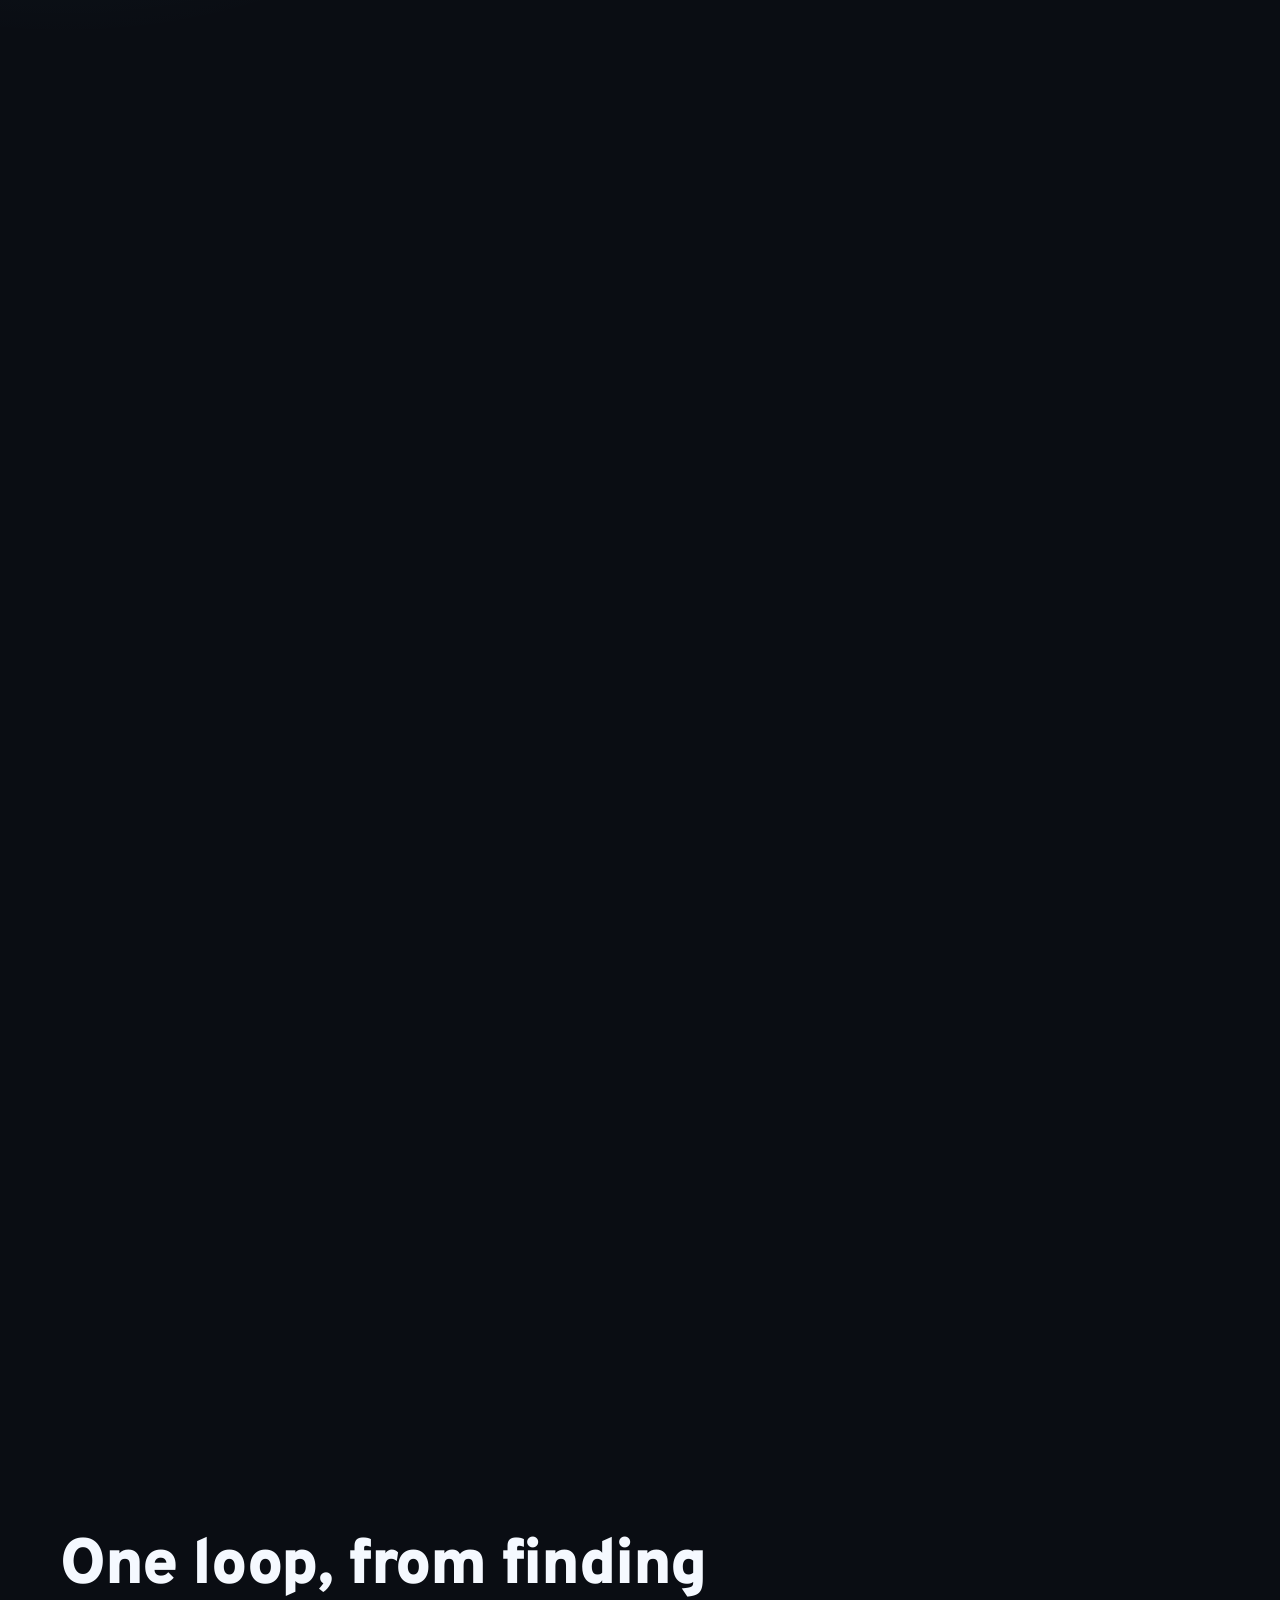
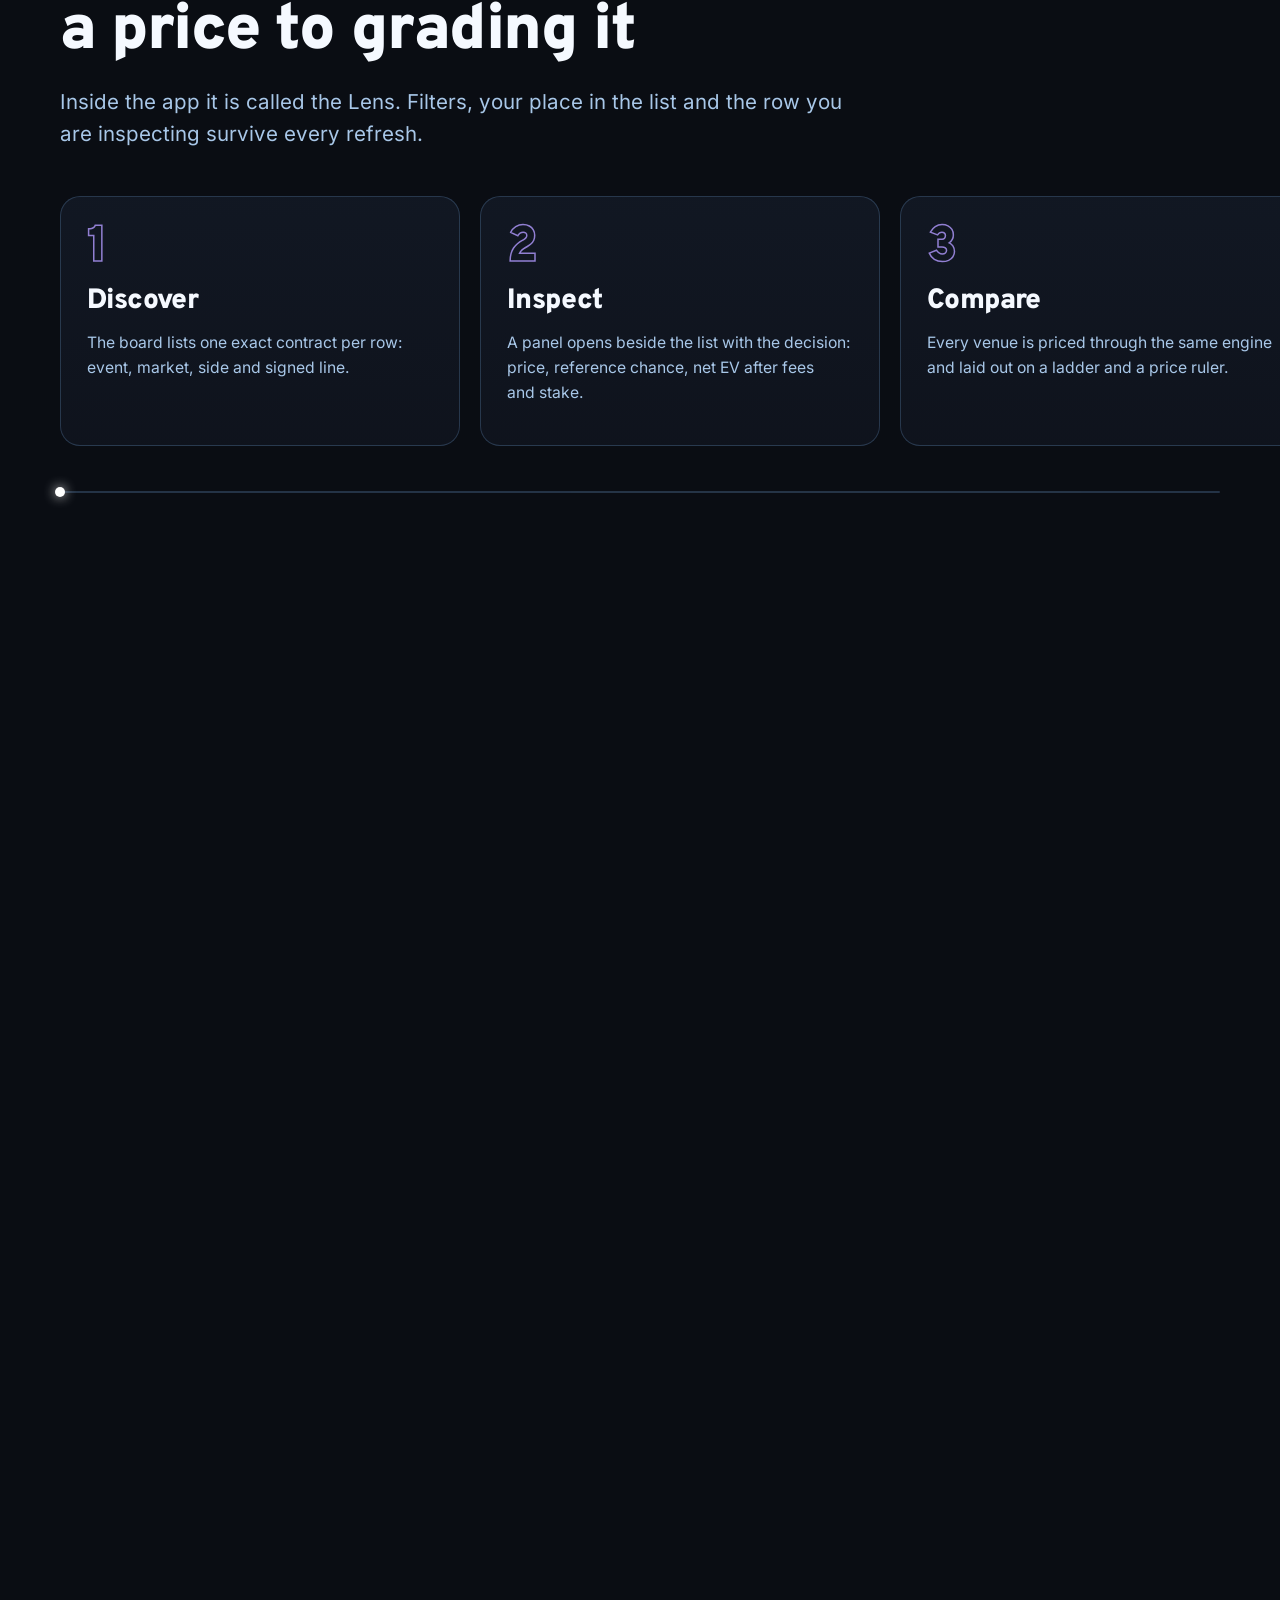
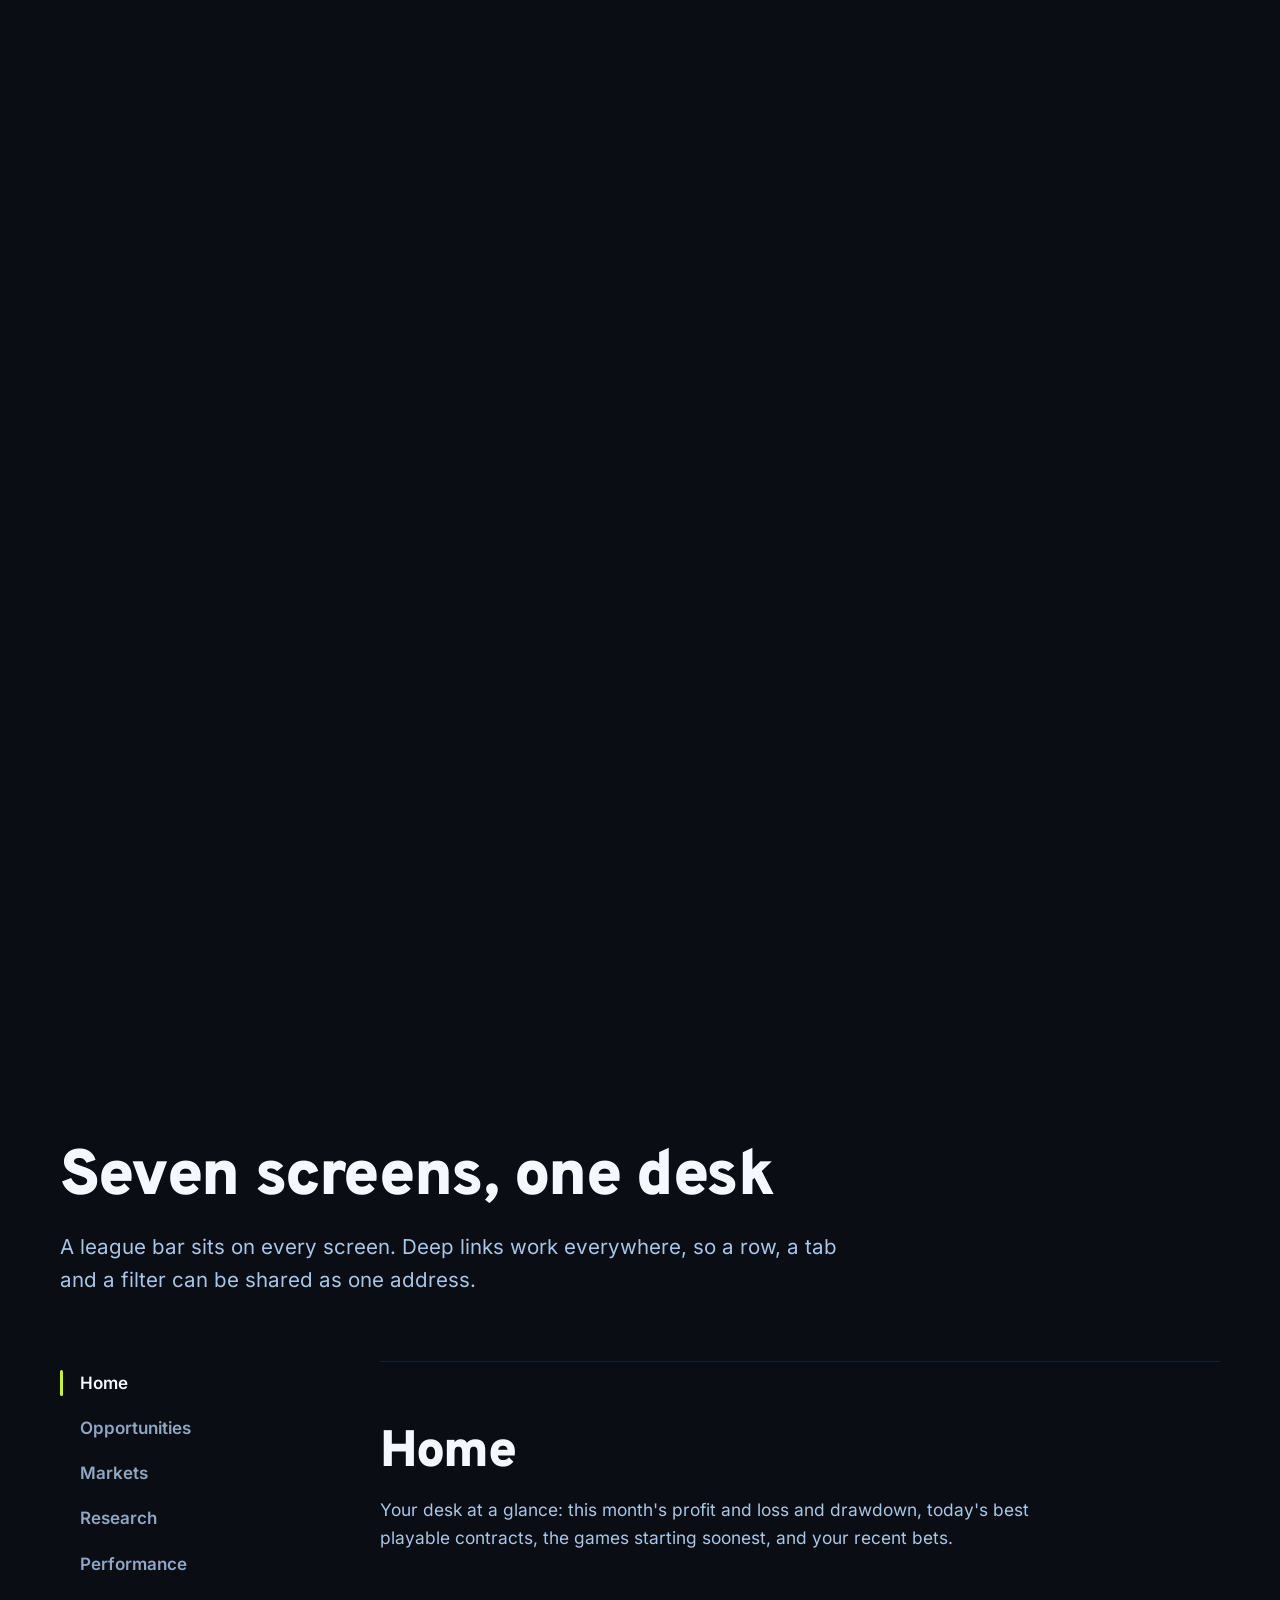
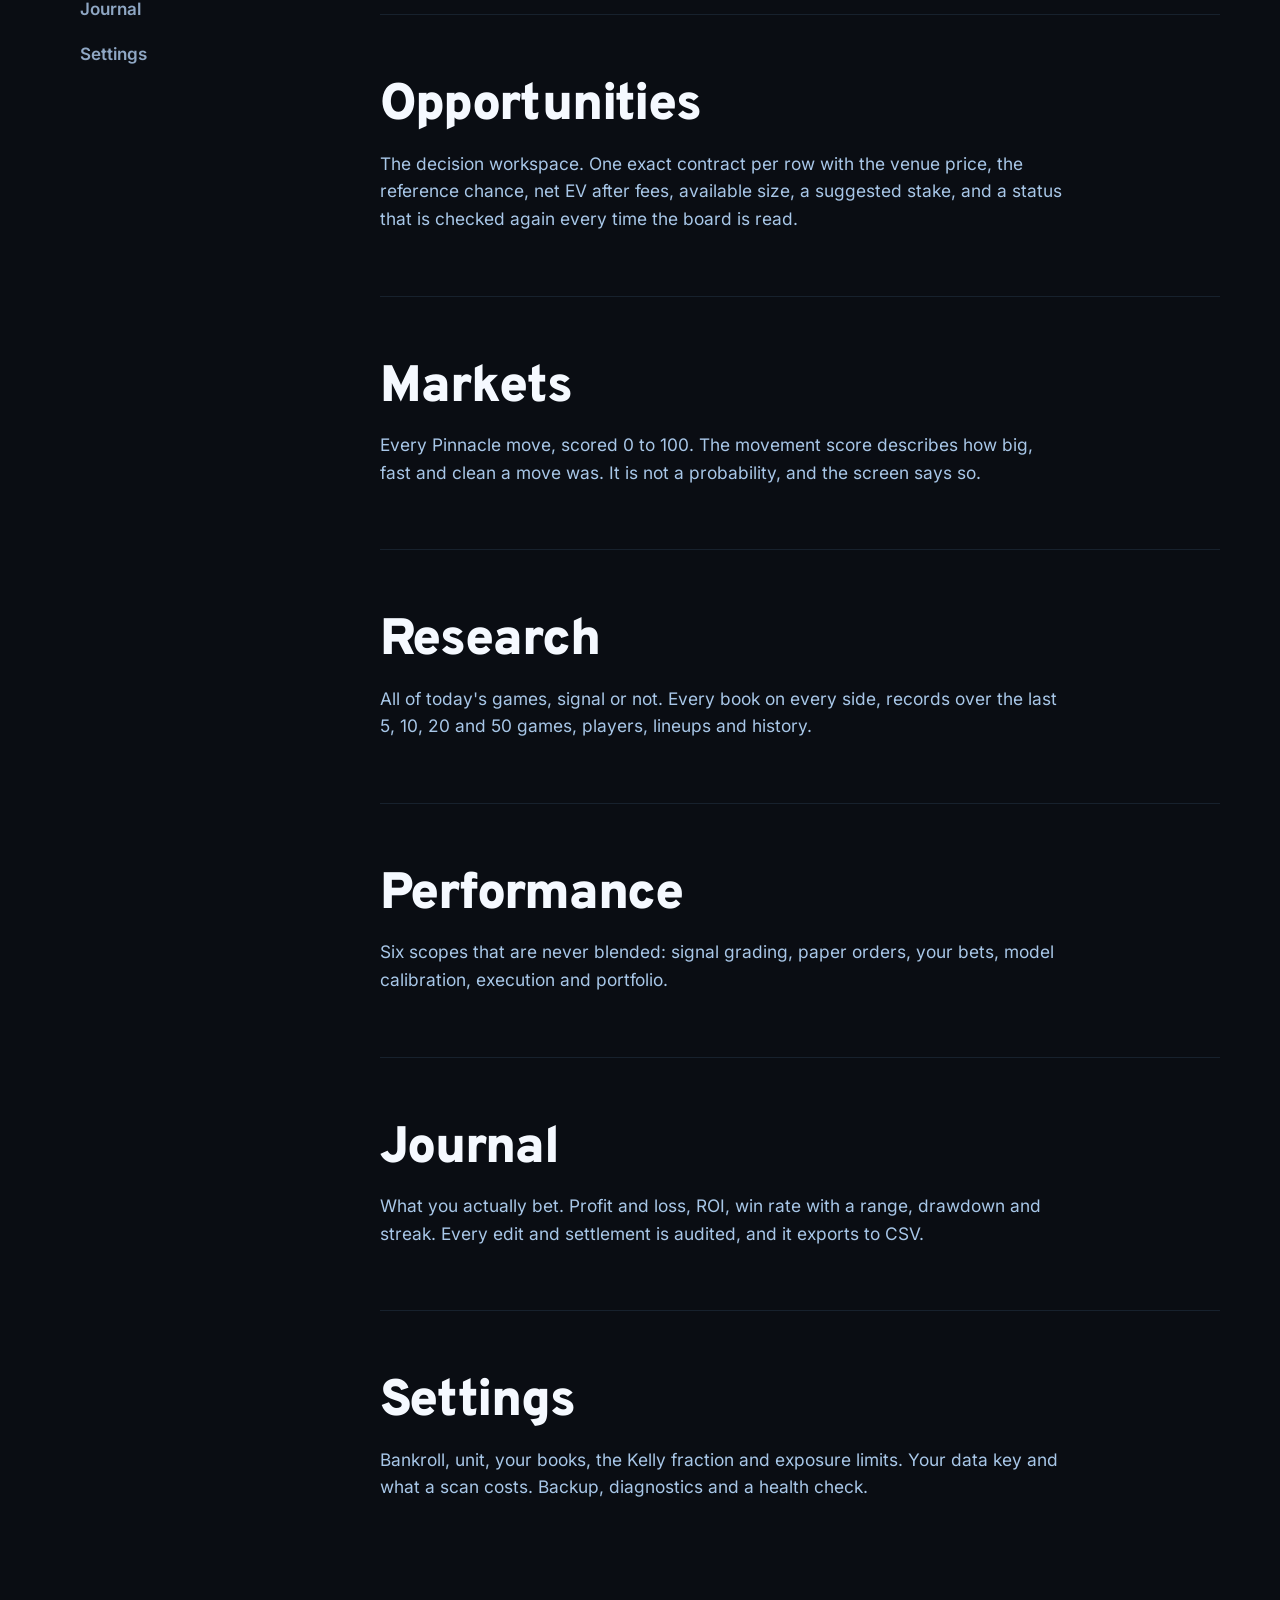
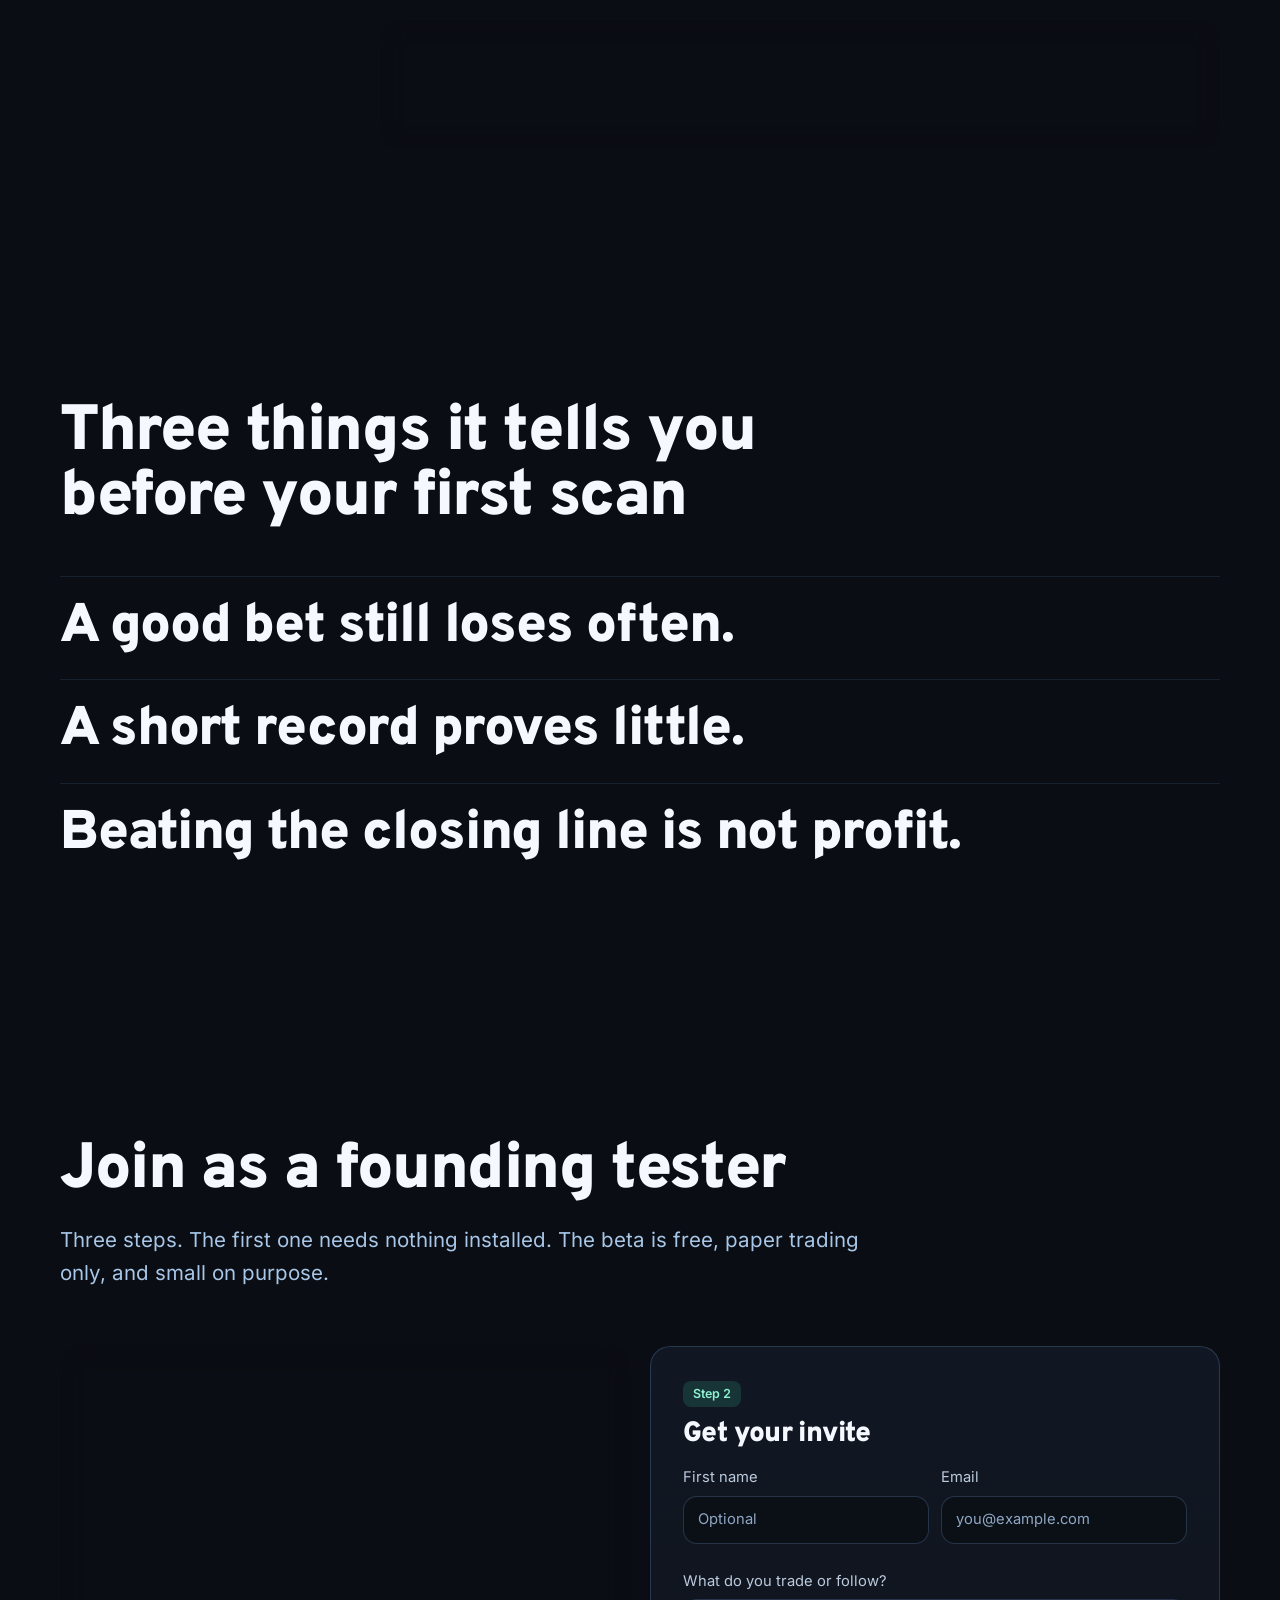
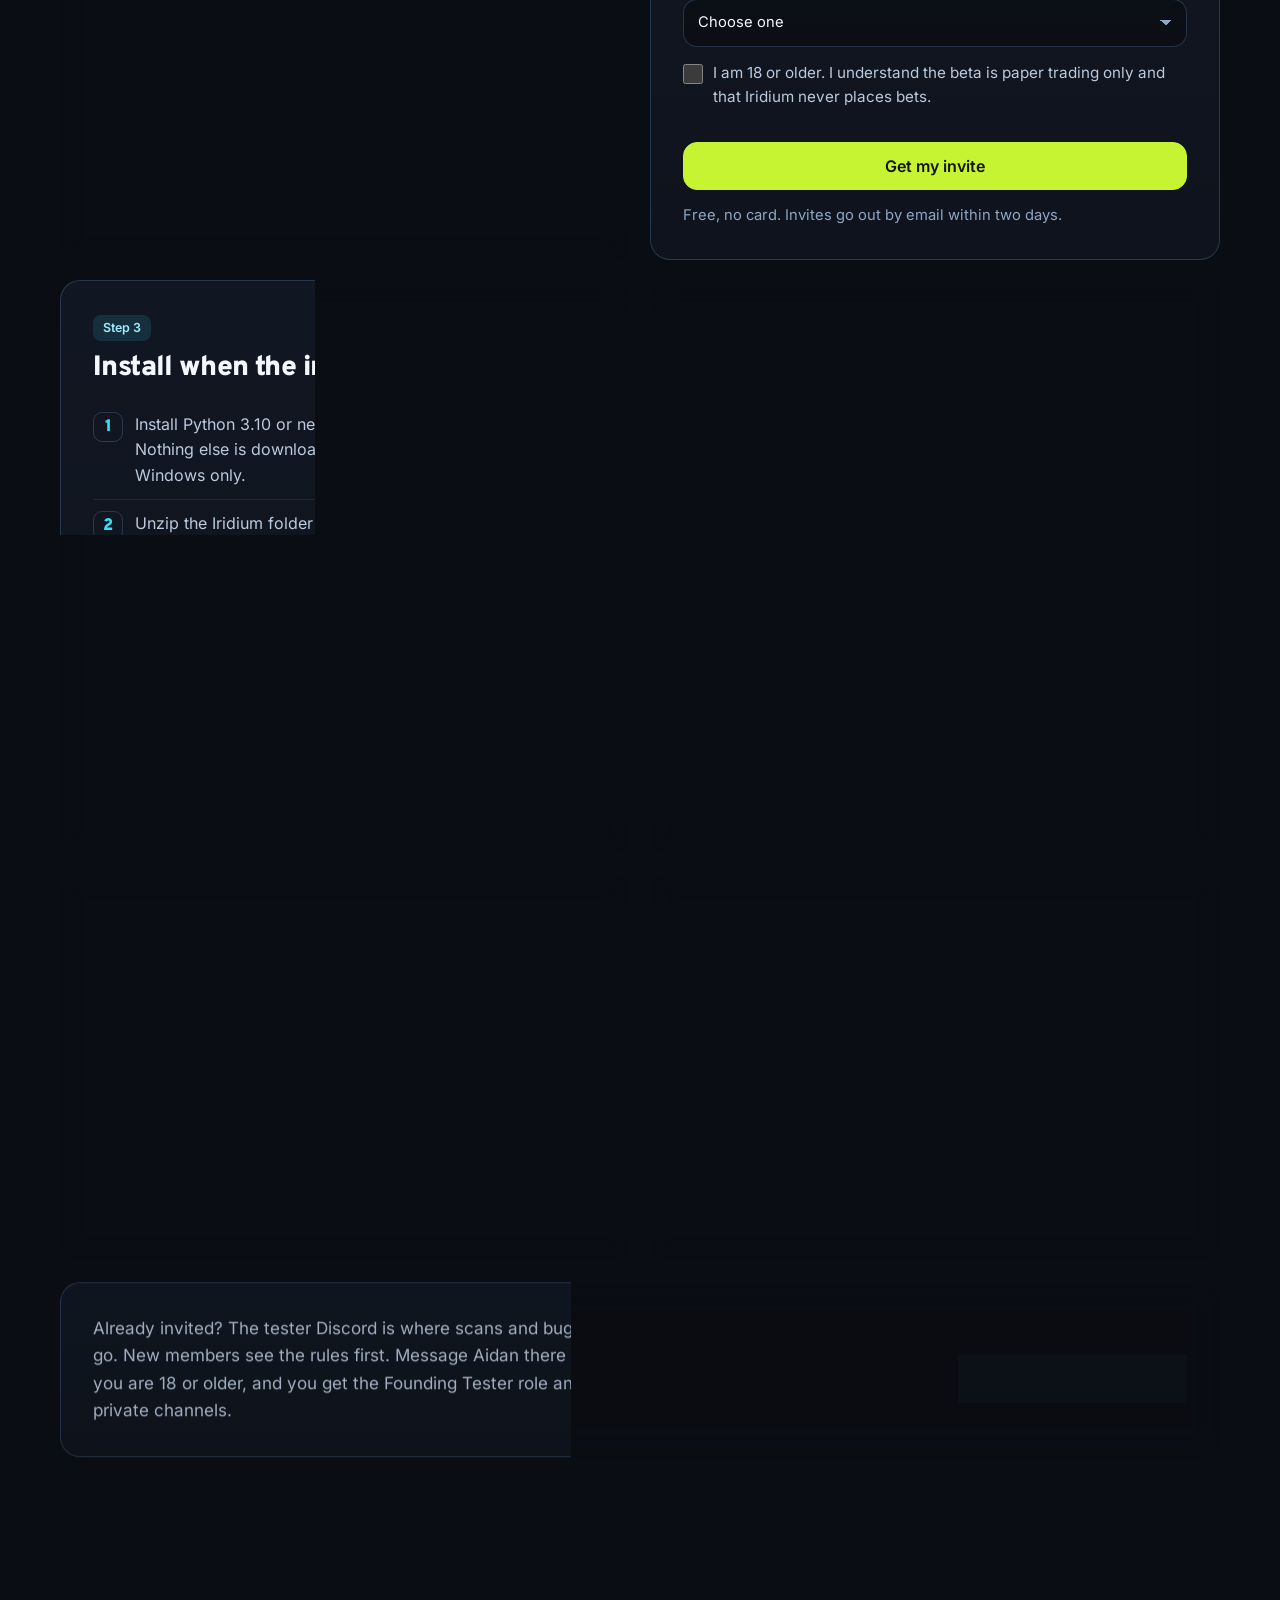
==== commit 0e96a595: "Site: 0.11.0 version and test count, drop the unsourced 20-minute setup claim Co-Authored-By: Claude" ====
--- a/index.html
+++ b/index.html
@@ -322,7 +322,7 @@
     </div>
     <div class="facts up" style="--i:4">
       <span class="chip good">Demo runs in your browser, nothing to install</span>
-      <span class="chip">Version 0.10.0</span>
+      <span class="chip">Version 0.11.0</span>
       <span class="chip">Free private beta</span>
       <span class="chip">Paper trading only</span>
     </div>
@@ -445,7 +445,7 @@
           <p class="msg" aria-live="polite">Free, no card. Invites go out by email within two days.</p>
         </form>
       </div>
-      <div class="card rv" style="--i:2"><span class="chip">Step 3</span><h3>Install when the invite arrives, about 20 minutes</h3>
+      <div class="card rv" style="--i:2"><span class="chip">Step 3</span><h3>Install when the invite arrives</h3>
         <ol class="list">
           <li>Install Python 3.10 or newer on Windows 10 or newer. Nothing else is downloaded. The beta is tested on Windows only.</li>
           <li>Unzip the Iridium folder from your invite email and check that its SHA-256 matches.</li>
@@ -499,7 +499,7 @@
     <p class="rv" style="--i:2;margin-top:18px">The problem: recreational bettors are shown prices that quietly give the edge back. A line with no size behind it. A prediction-market contract whose fee and tie rule change the payoff. A closing-line number that compares two different lines. Most tools show stats or an EV figure. Few show the fee-adjusted cost at a real size, and fewer grade their own recommendations in a way the user can audit.</p></div>
 
     <div class="quad" data-view>
-      <div class="card rv" style="--i:0"><h3>Built</h3><p class="note">In the 0.10.0 source today</p>
+      <div class="card rv" style="--i:0"><h3>Built</h3><p class="note">In the 0.11.0 source today</p>
         <ul class="list">
           <li>One exact contract per row. Quotes on another line or tie rule are never compared.</li>
           <li>Tie and push rules mapped to cash flows. An unknown settlement rule blocks the stake.</li>
@@ -512,7 +512,7 @@
       </div>
       <div class="card rv" style="--i:1"><h3>Measured</h3><p class="note">On the demo dataset, in the QA container</p>
         <div class="nums">
-          <div><b class="num" data-view data-to="126">126</b><span>automated tests pass</span></div>
+          <div><b class="num" data-view data-to="252">252</b><span>automated tests pass</span></div>
           <div><b class="num" data-view data-to="95">95</b><span>browser interaction checks pass</span></div>
           <div><b class="num" data-view data-to="0.14" data-dec="2" data-suf=" s">0.14 s</b><span>to a usable Home screen</span></div>
           <div><b class="num" data-view data-to="58">58</b><span>colour pairs checked against WCAG 2.2 AA</span></div>
@@ -549,7 +549,7 @@
 
     <div class="plain" data-view>
       <div class="card rv" style="--i:0"><h4>Pricing</h4><p>Free during the beta. There is no public price yet.</p></div>
-      <div class="card rv" style="--i:1"><h4>Company</h4><p>Founded and built by Aidan Sherlock. Version 0.10.0 is the first release to outside testers.</p></div>
+      <div class="card rv" style="--i:1"><h4>Company</h4><p>Founded and built by Aidan Sherlock. Version 0.10.0 was the first release to outside testers; 0.11.0 is the current build.</p></div>
       <div class="card rv" style="--i:2"><h4>Get in touch</h4><p>Message Iridium on <a href="https://www.linkedin.com/company/iridium-findtheedge" target="_blank" rel="noopener">LinkedIn</a> or on <a href="https://x.com/iridiumbet" target="_blank" rel="noopener">X (@iridiumbet)</a>, or join the Discord and ask for Aidan.</p></div>
     </div>
   </div>
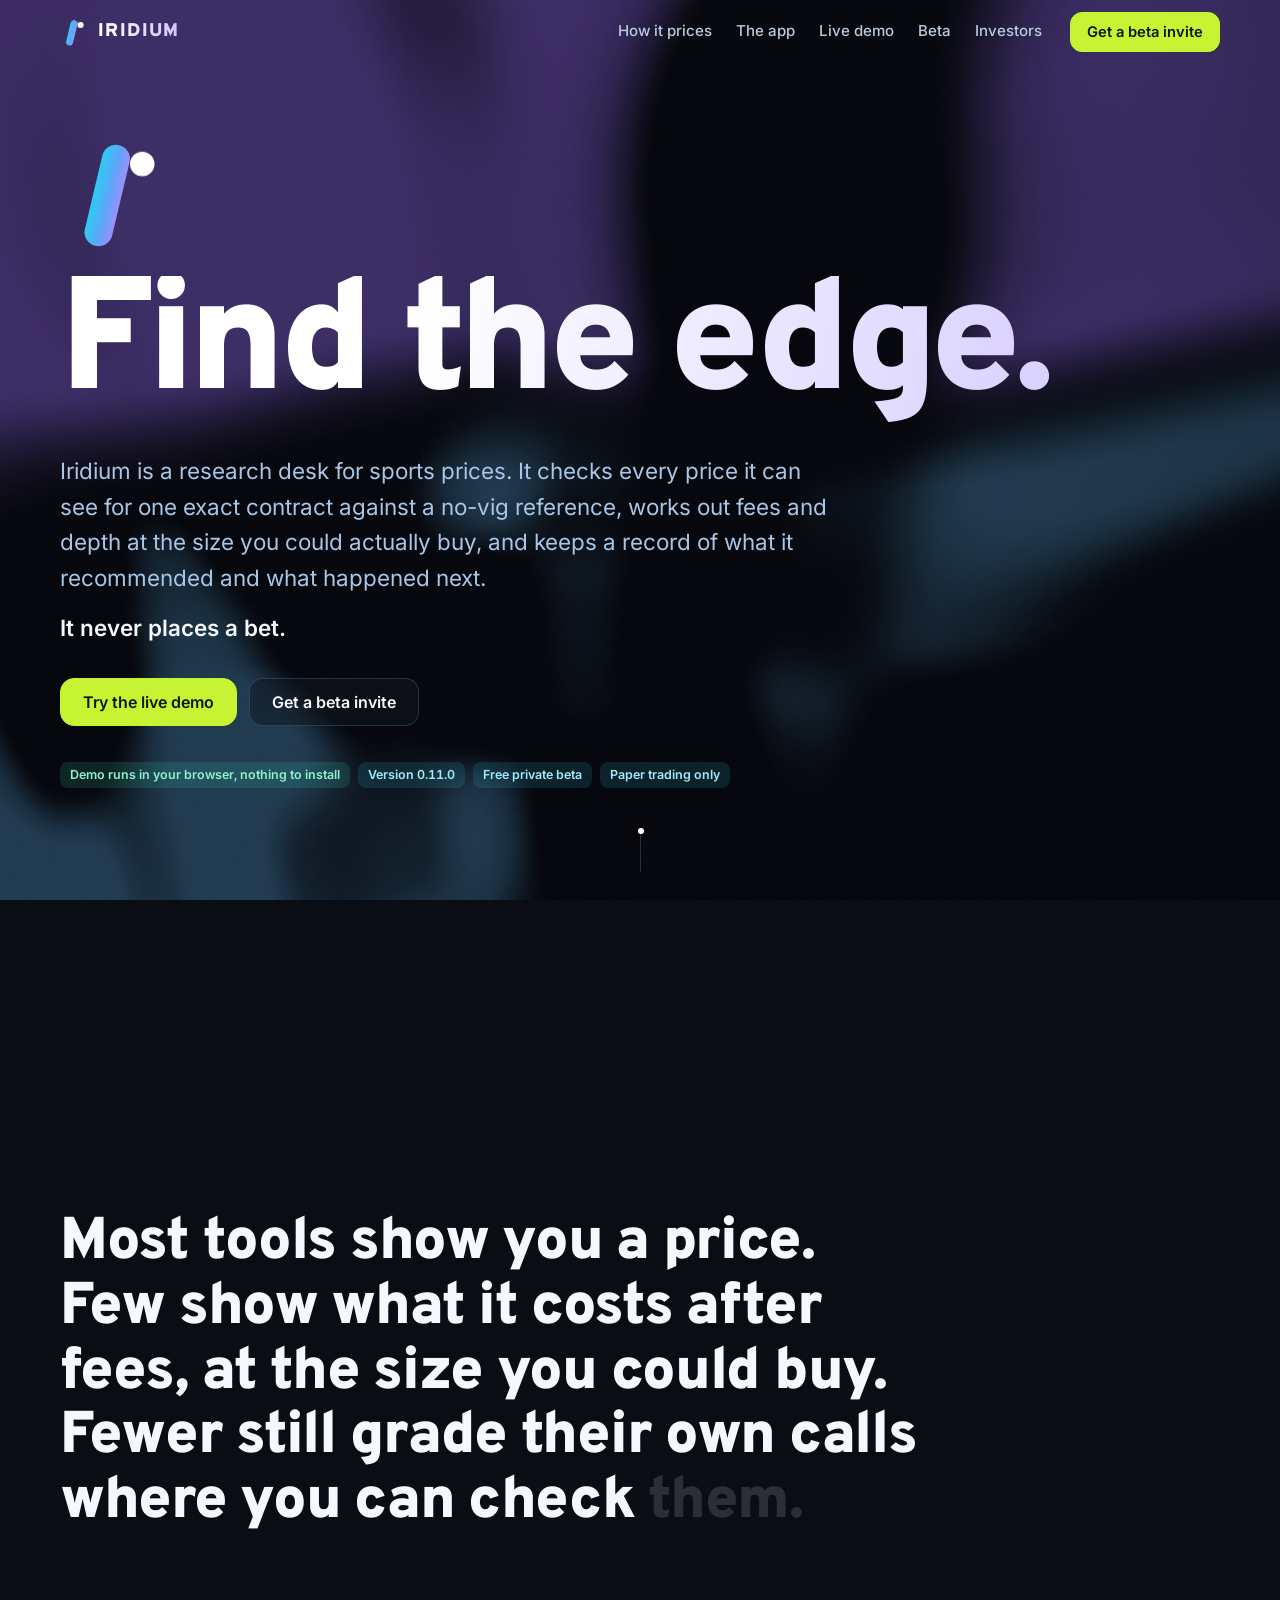
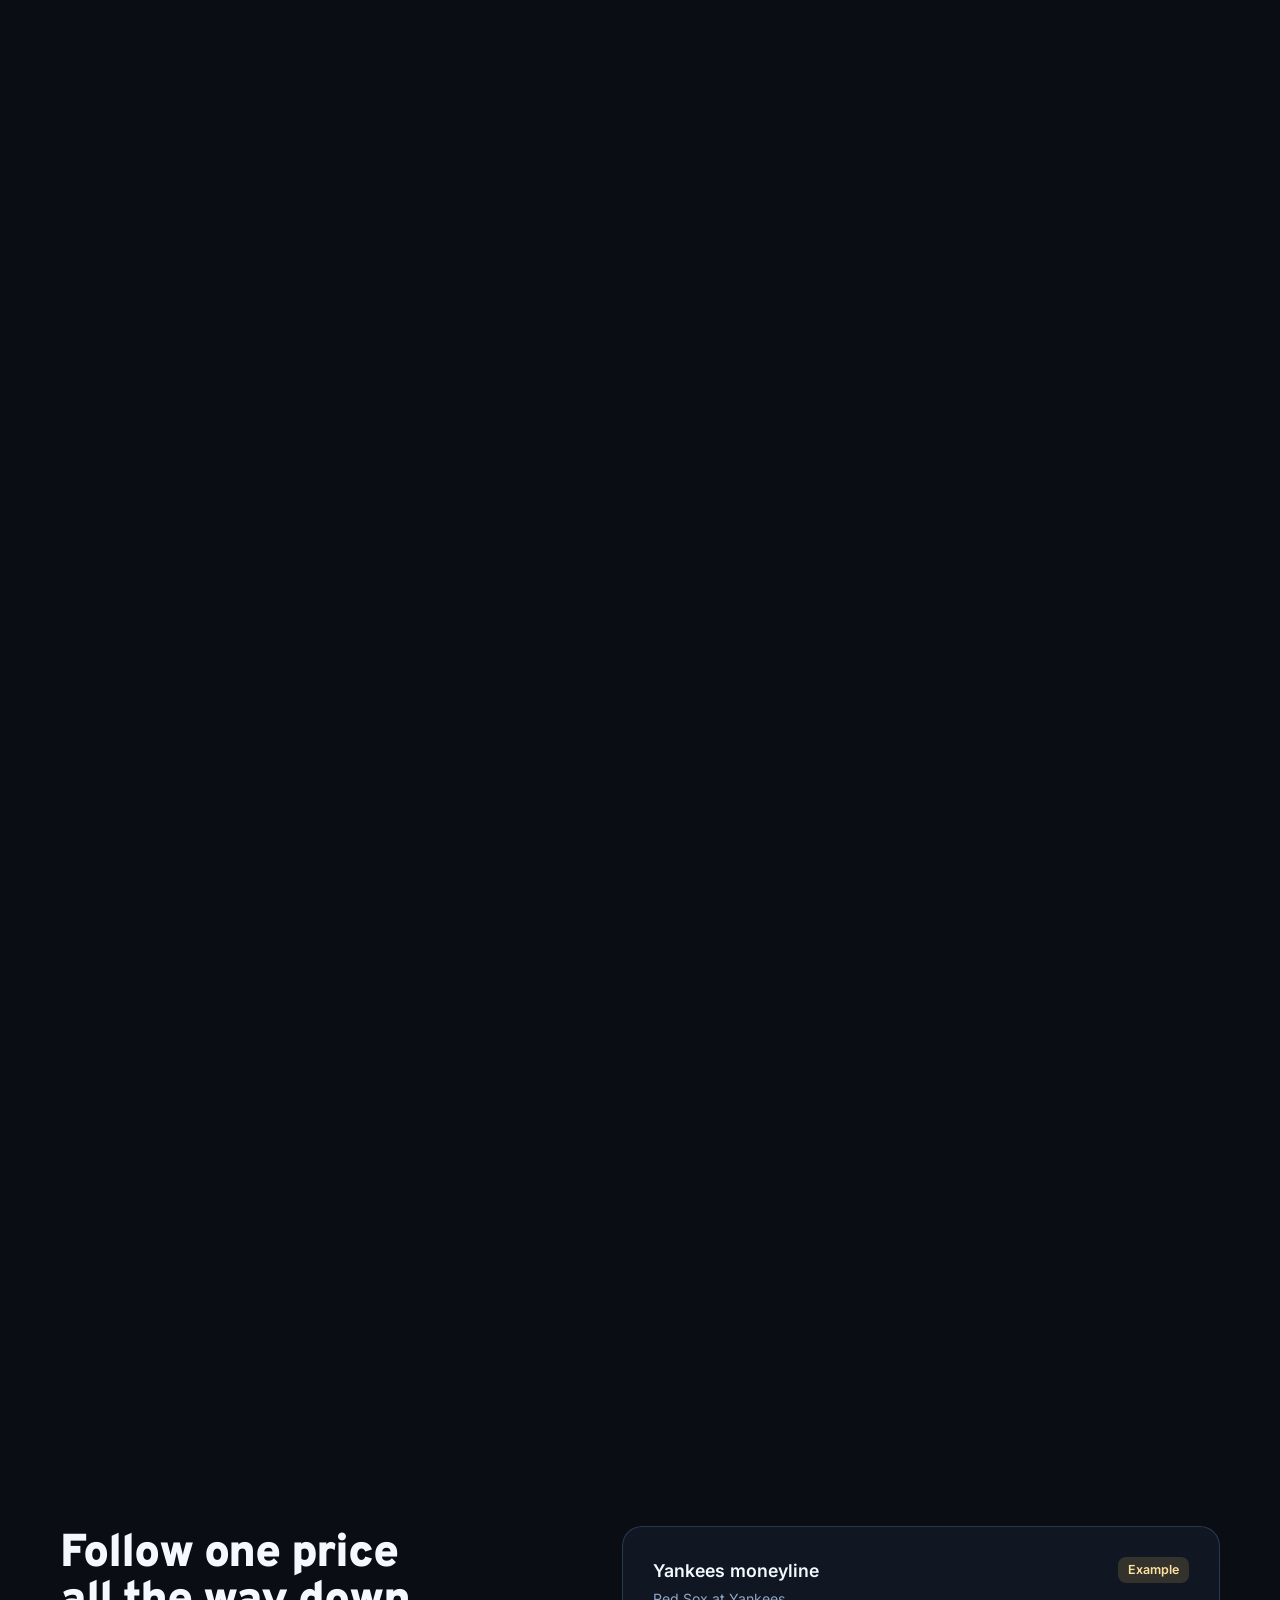
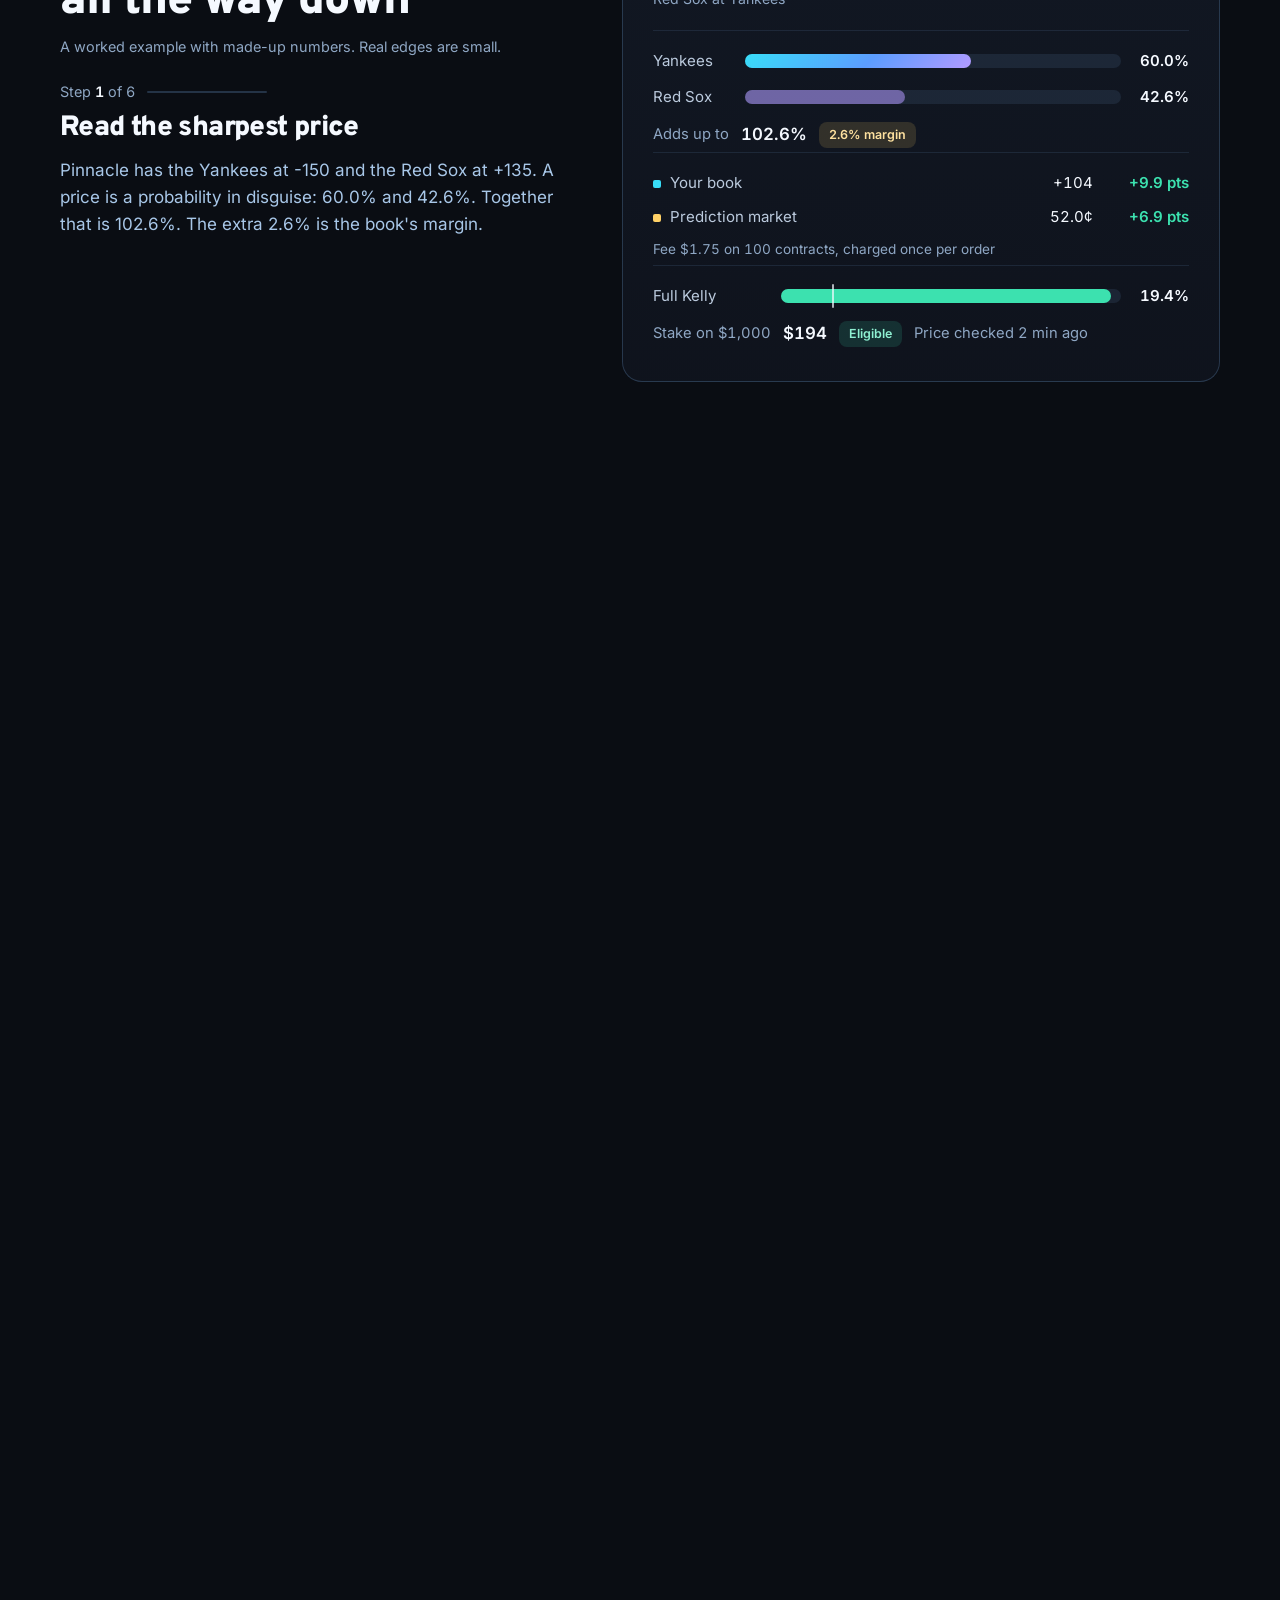
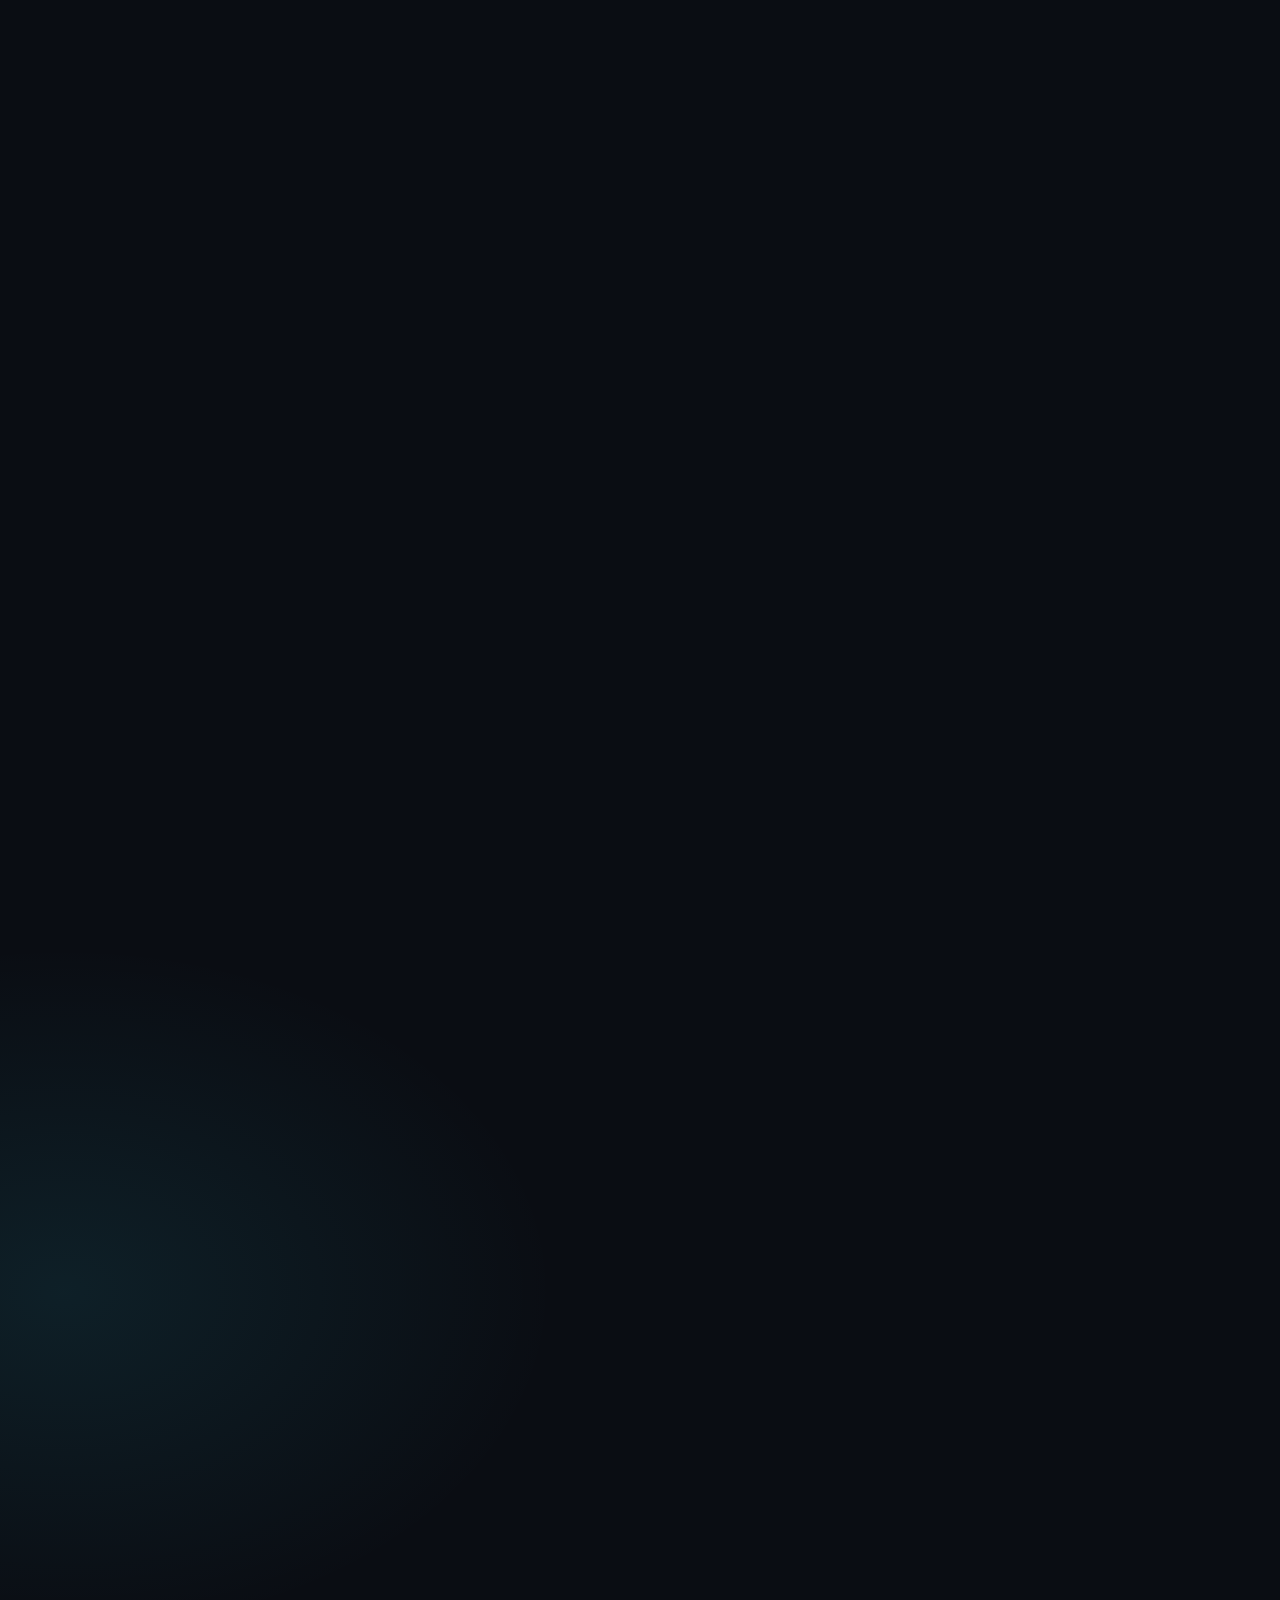
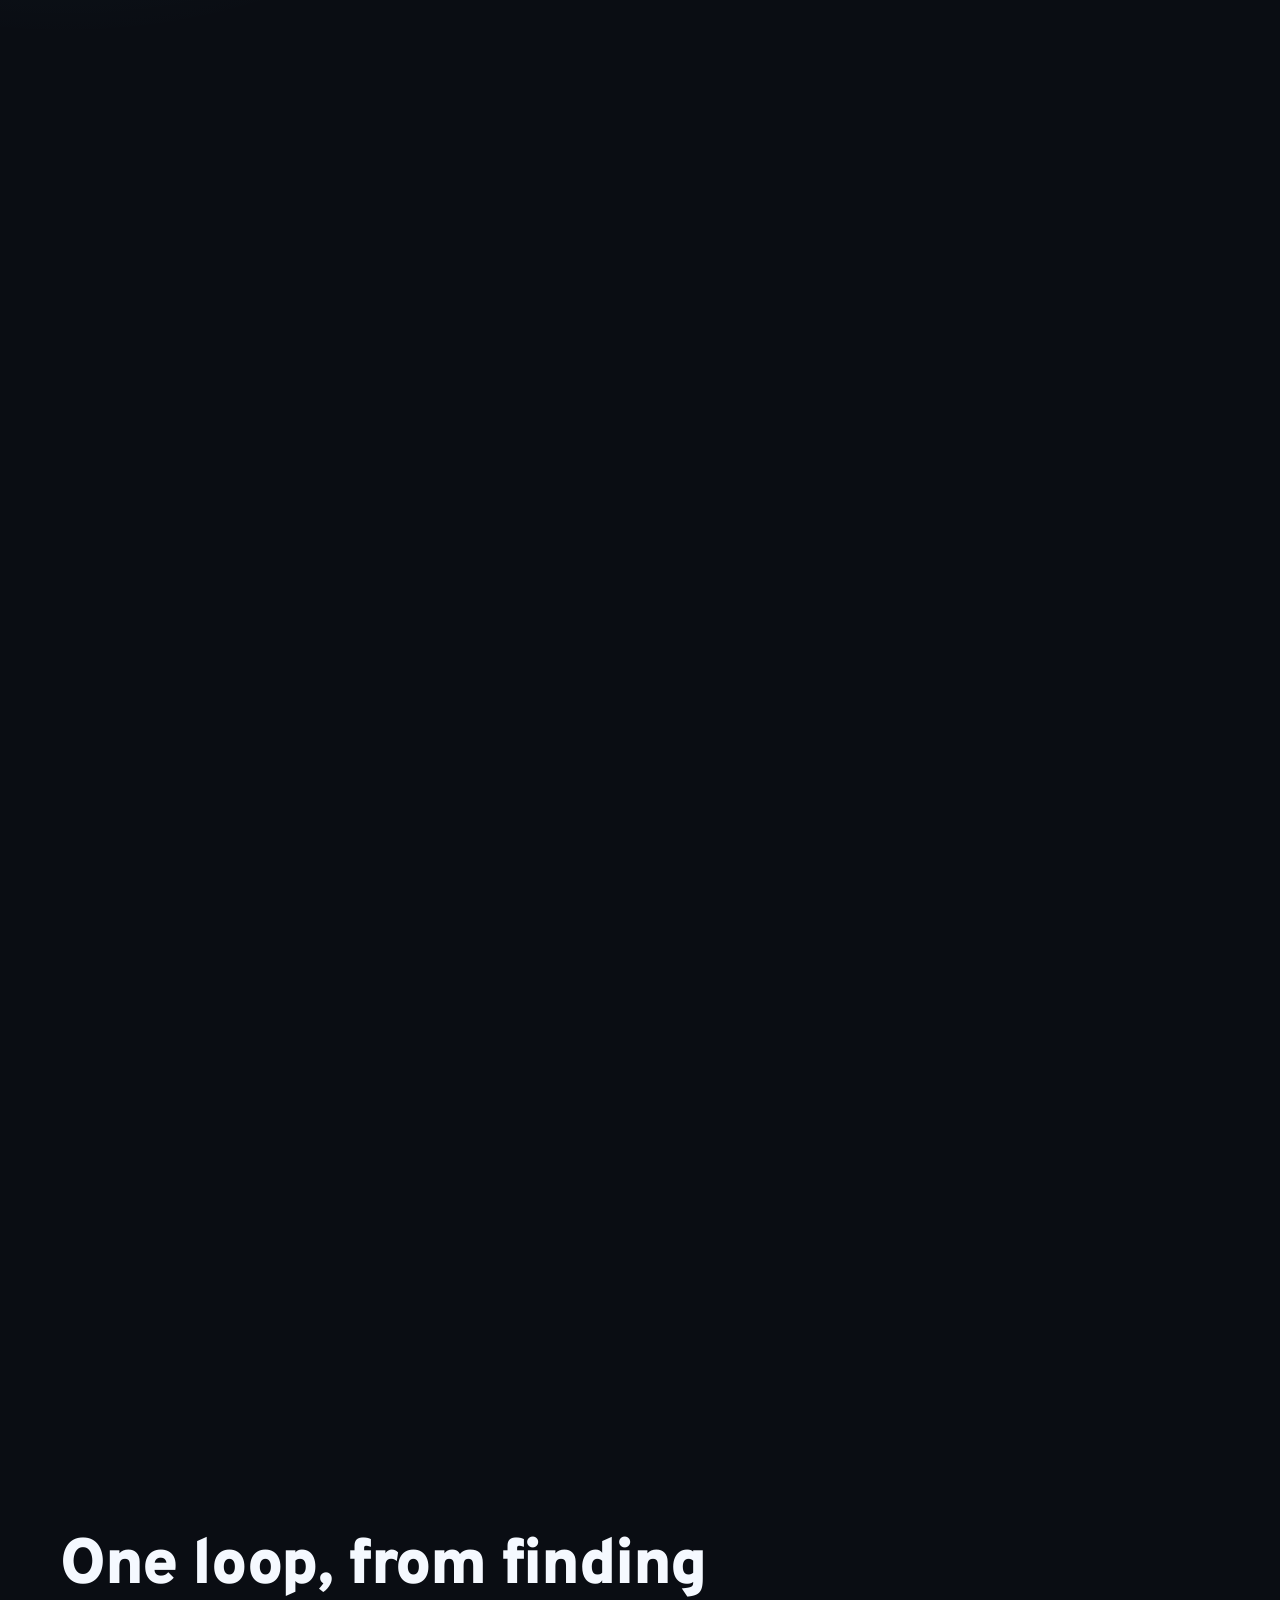
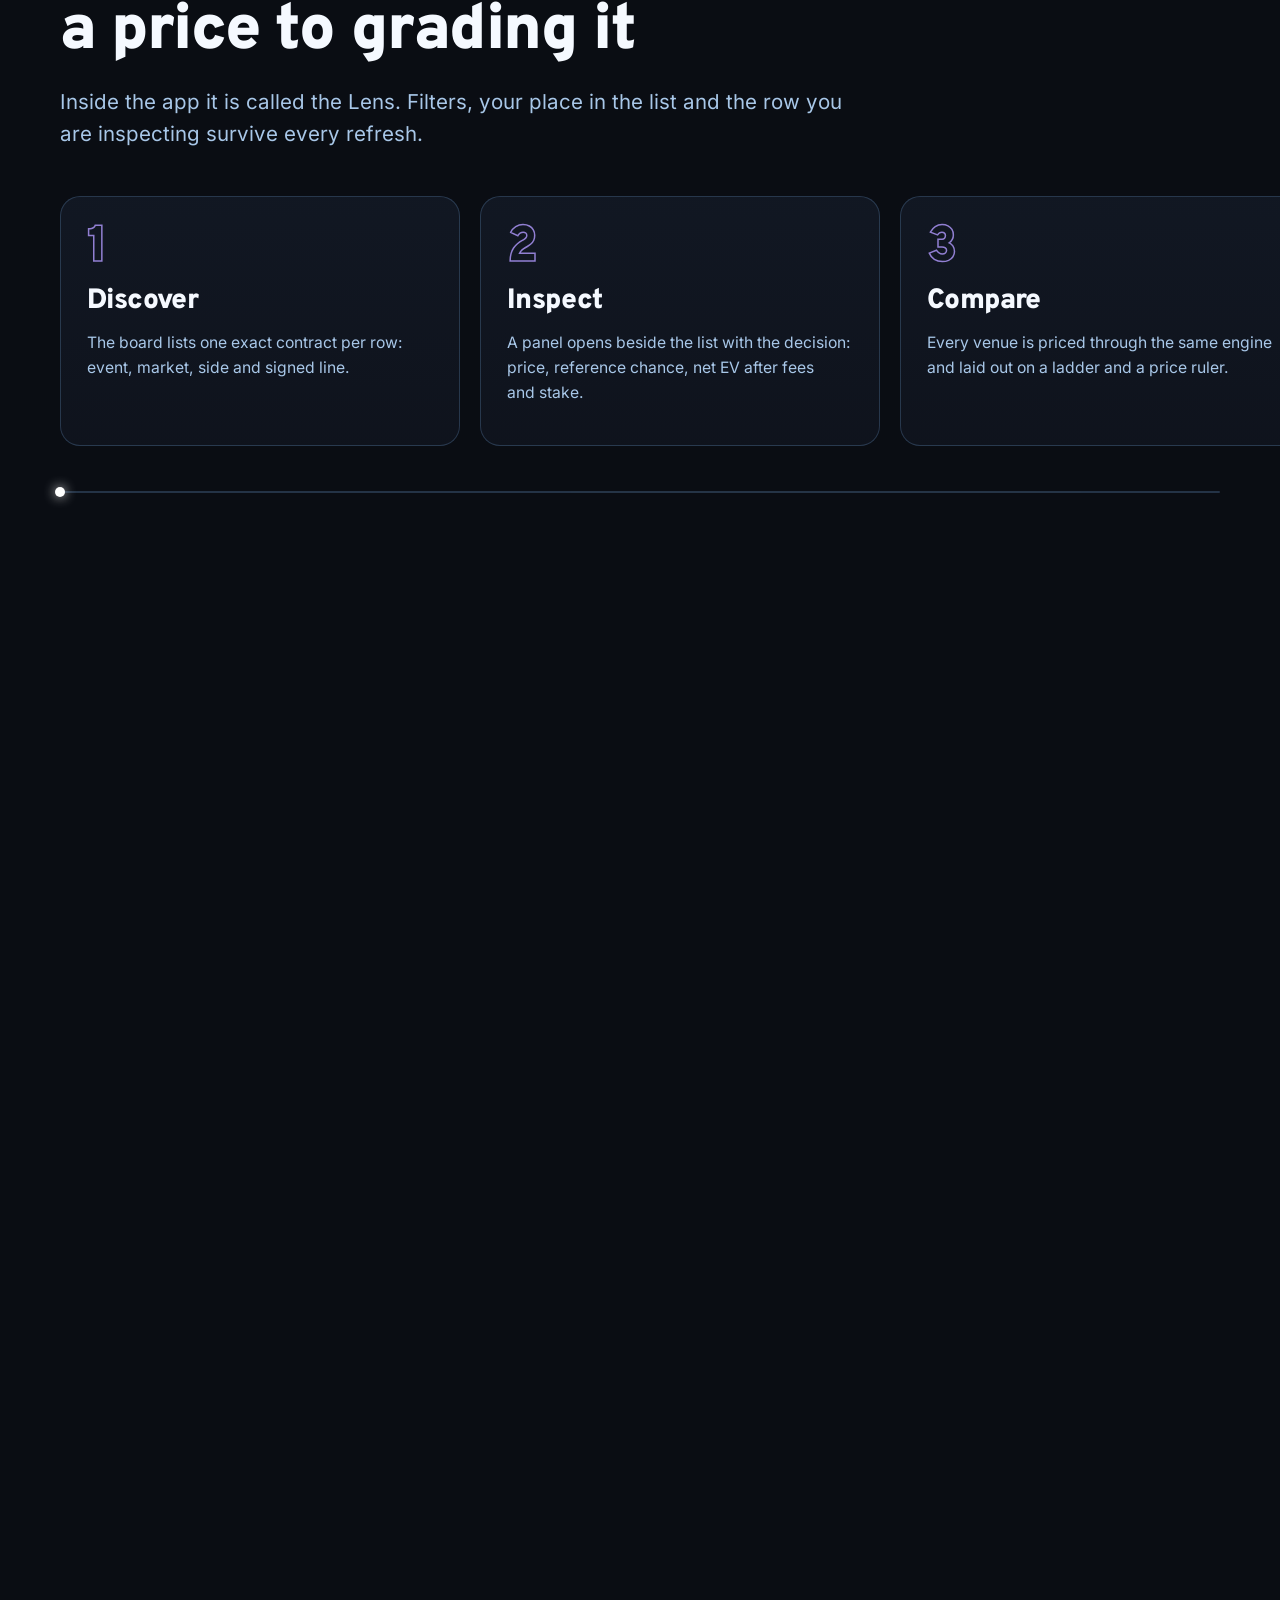
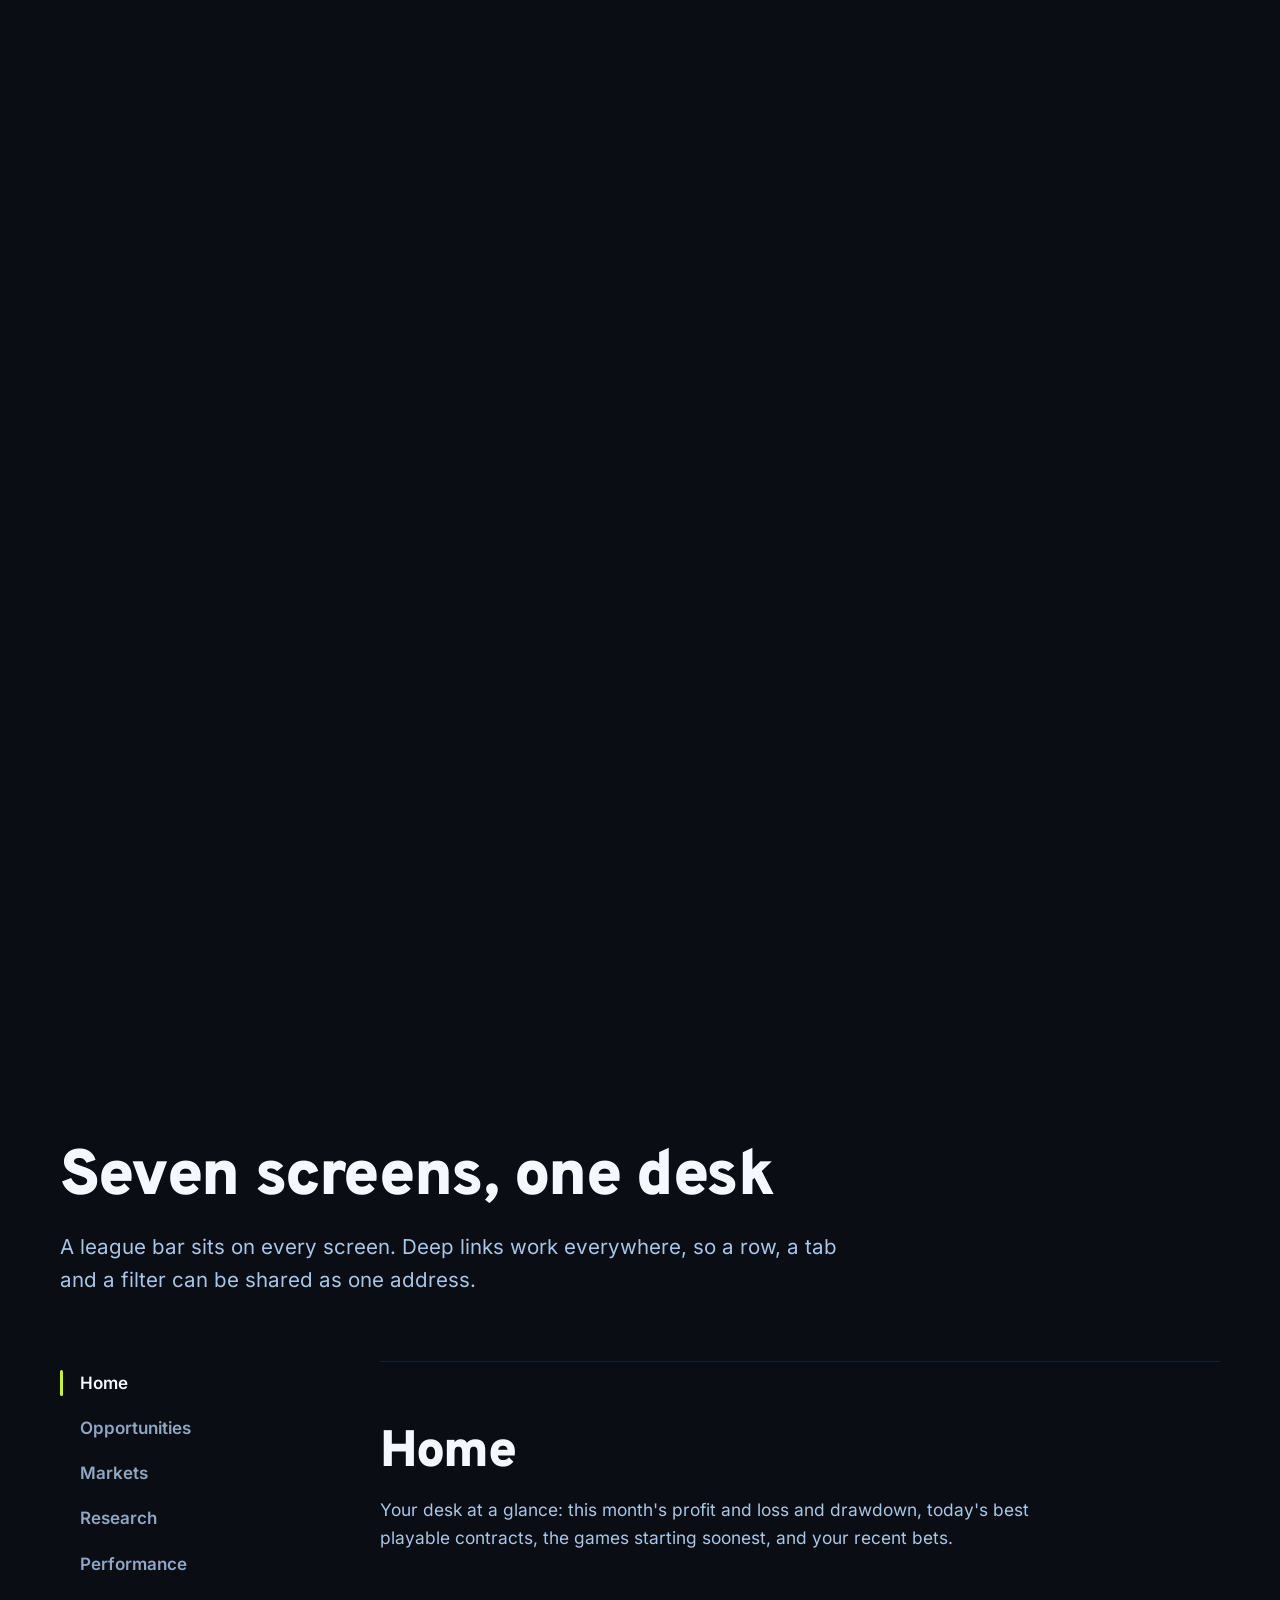
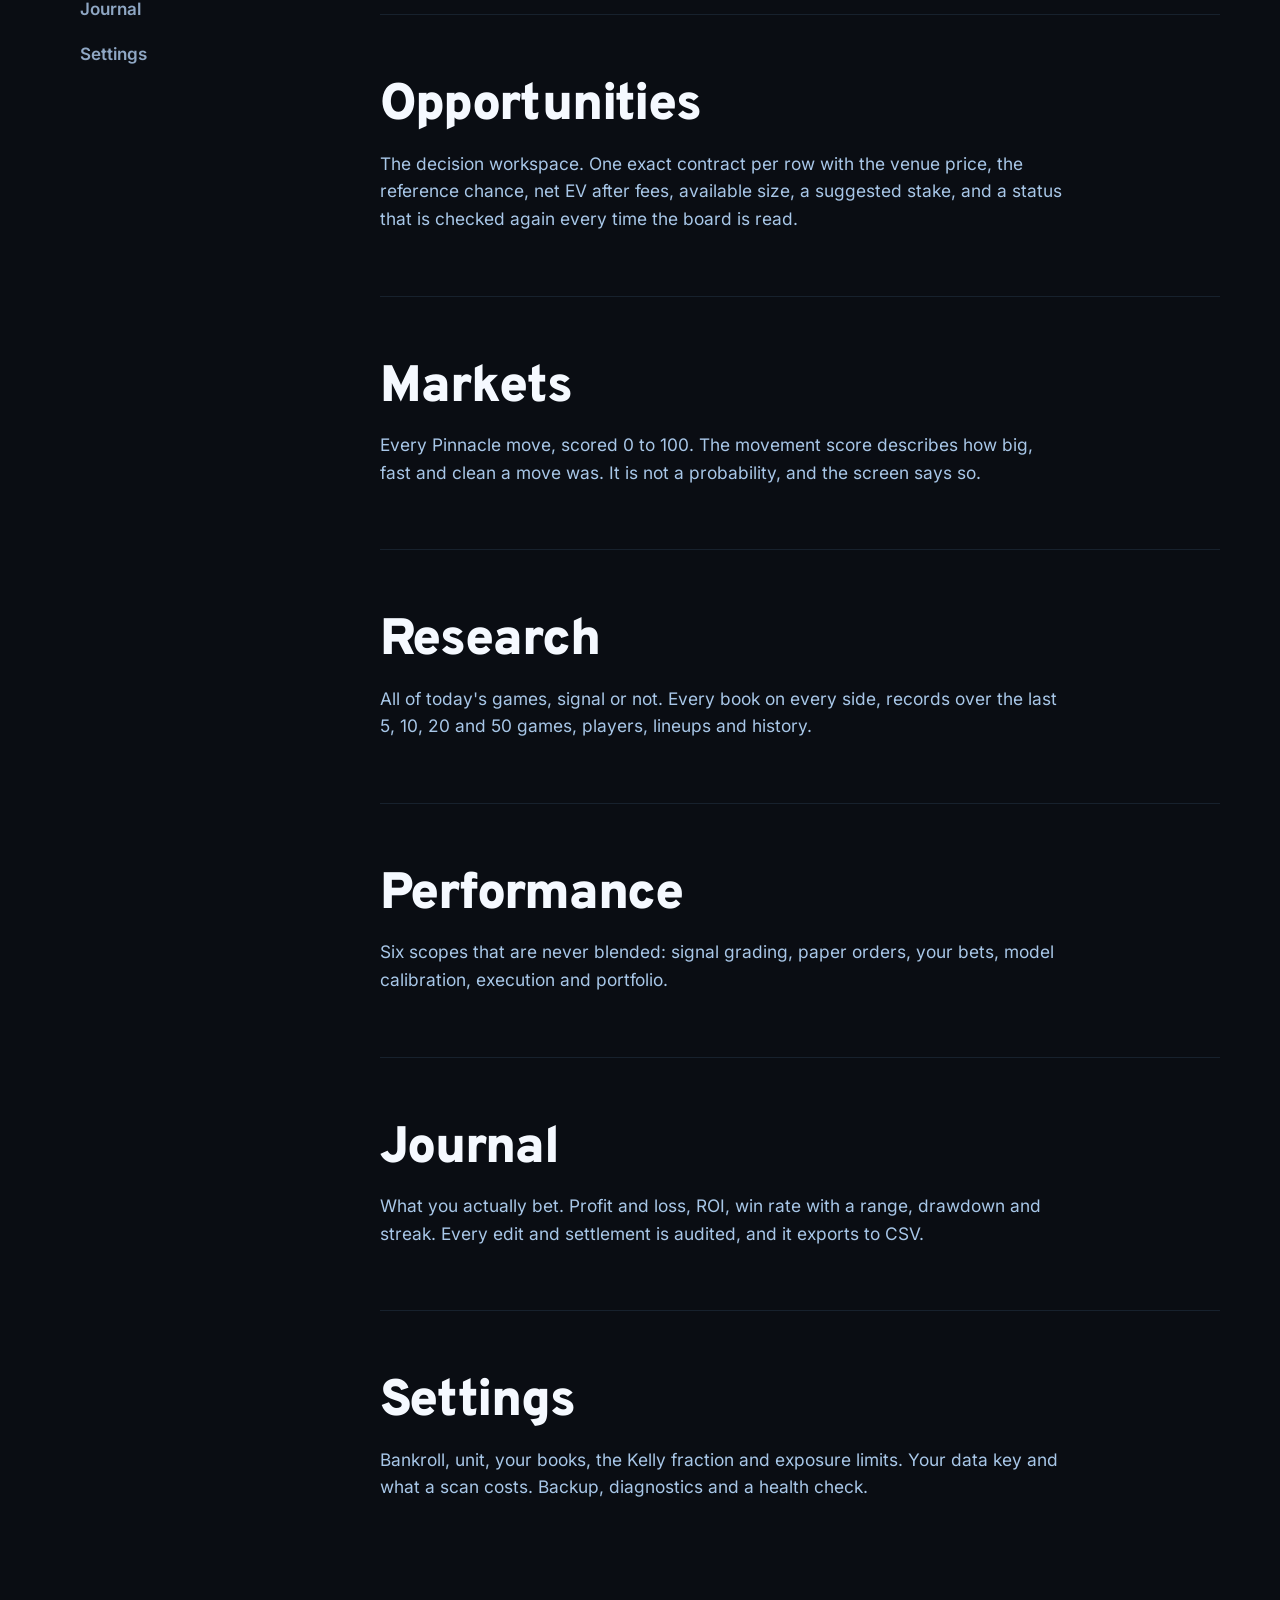
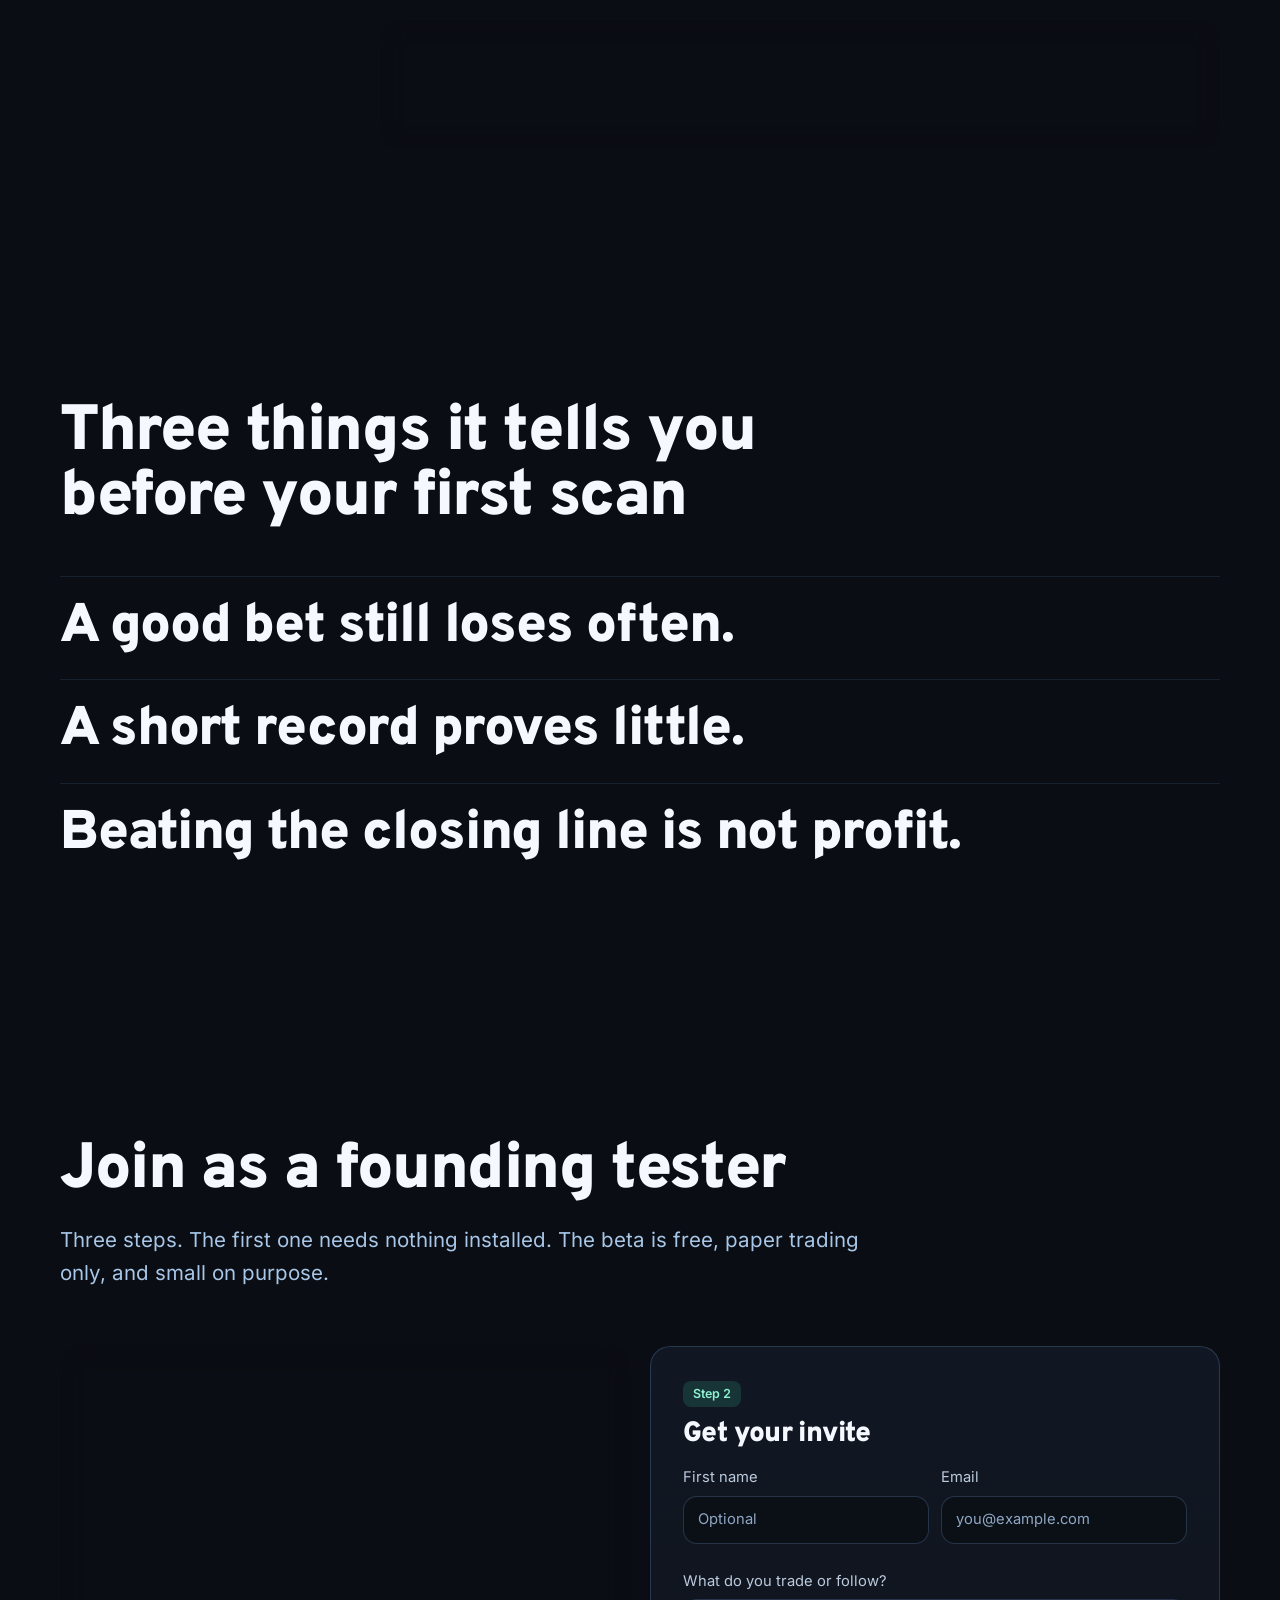
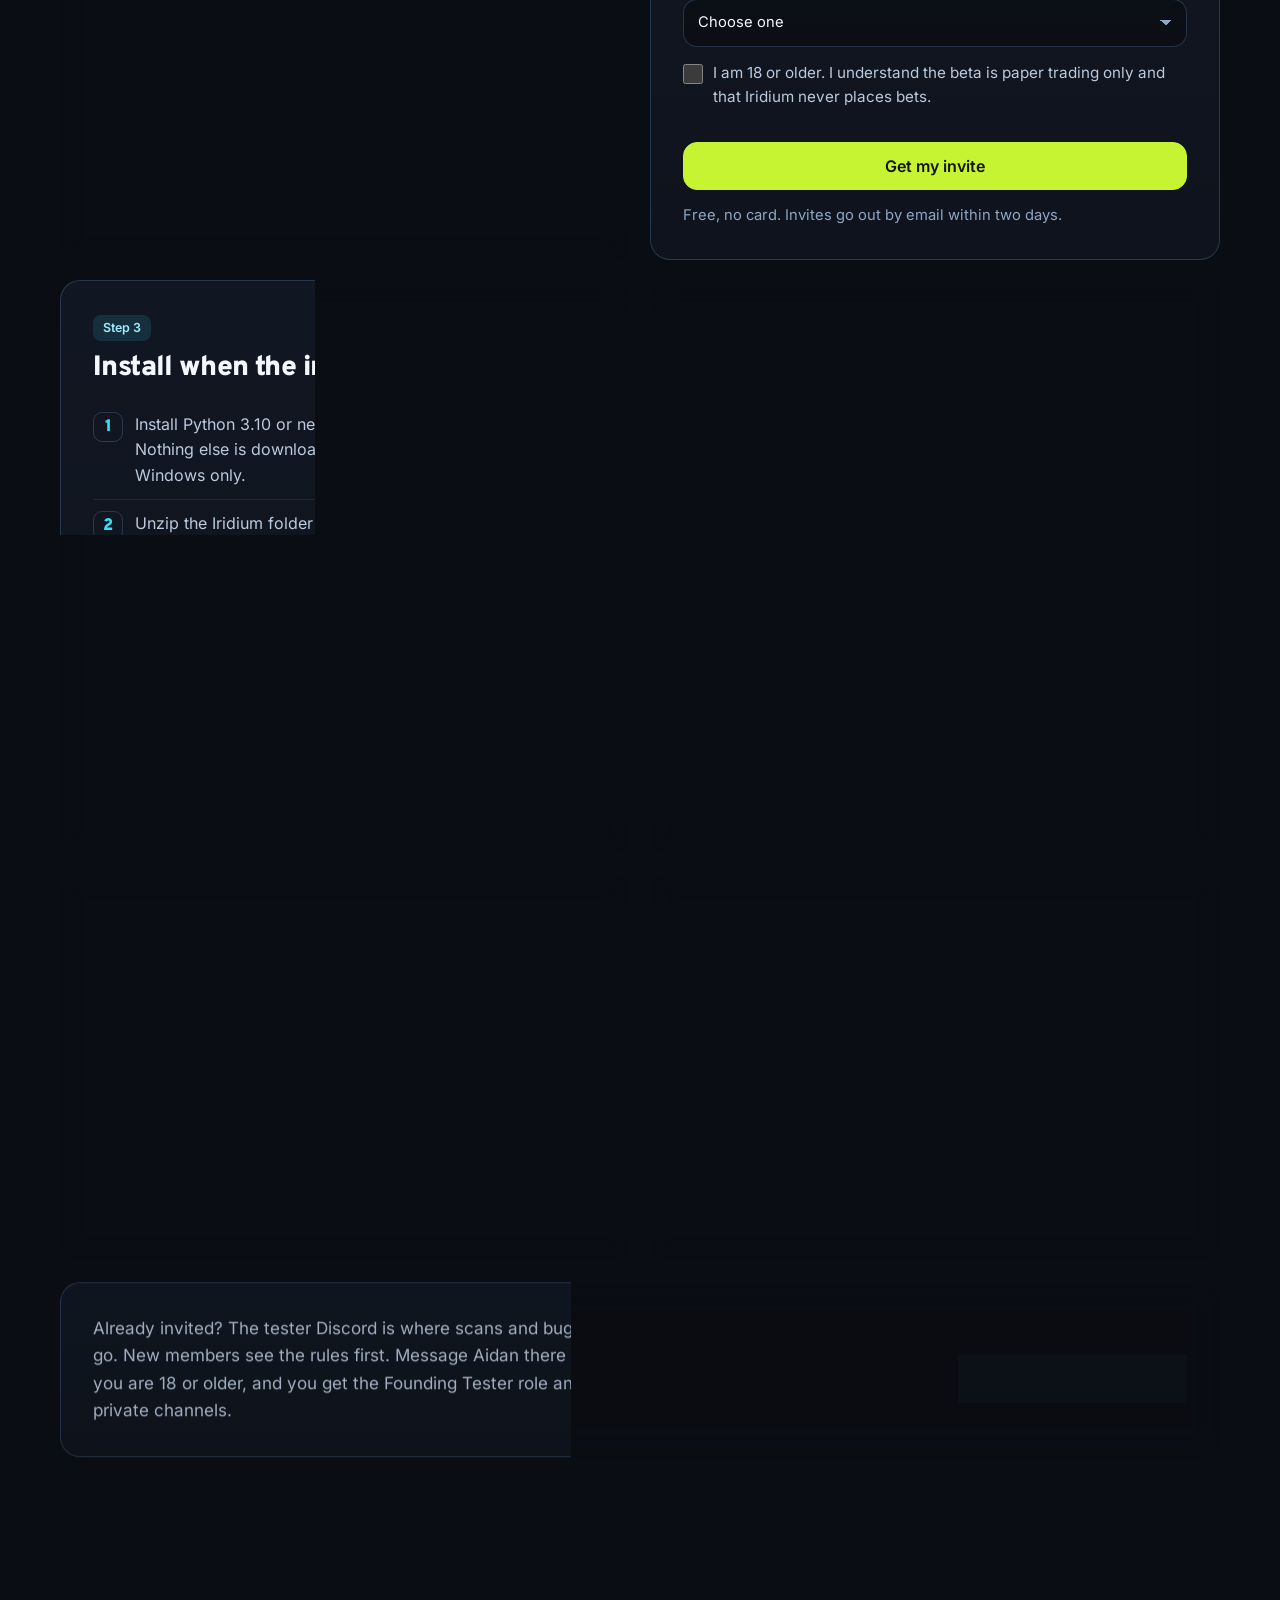
==== commit 4faf6c9b: "Site: test count 256 after the tester-walkthrough fixes Co-Authored-By: Claude Fable 5.1 <noreply@an" ====
--- a/index.html
+++ b/index.html
@@ -512,7 +512,7 @@
       </div>
       <div class="card rv" style="--i:1"><h3>Measured</h3><p class="note">On the demo dataset, in the QA container</p>
         <div class="nums">
-          <div><b class="num" data-view data-to="252">252</b><span>automated tests pass</span></div>
+          <div><b class="num" data-view data-to="256">256</b><span>automated tests pass</span></div>
           <div><b class="num" data-view data-to="95">95</b><span>browser interaction checks pass</span></div>
           <div><b class="num" data-view data-to="0.14" data-dec="2" data-suf=" s">0.14 s</b><span>to a usable Home screen</span></div>
           <div><b class="num" data-view data-to="58">58</b><span>colour pairs checked against WCAG 2.2 AA</span></div>
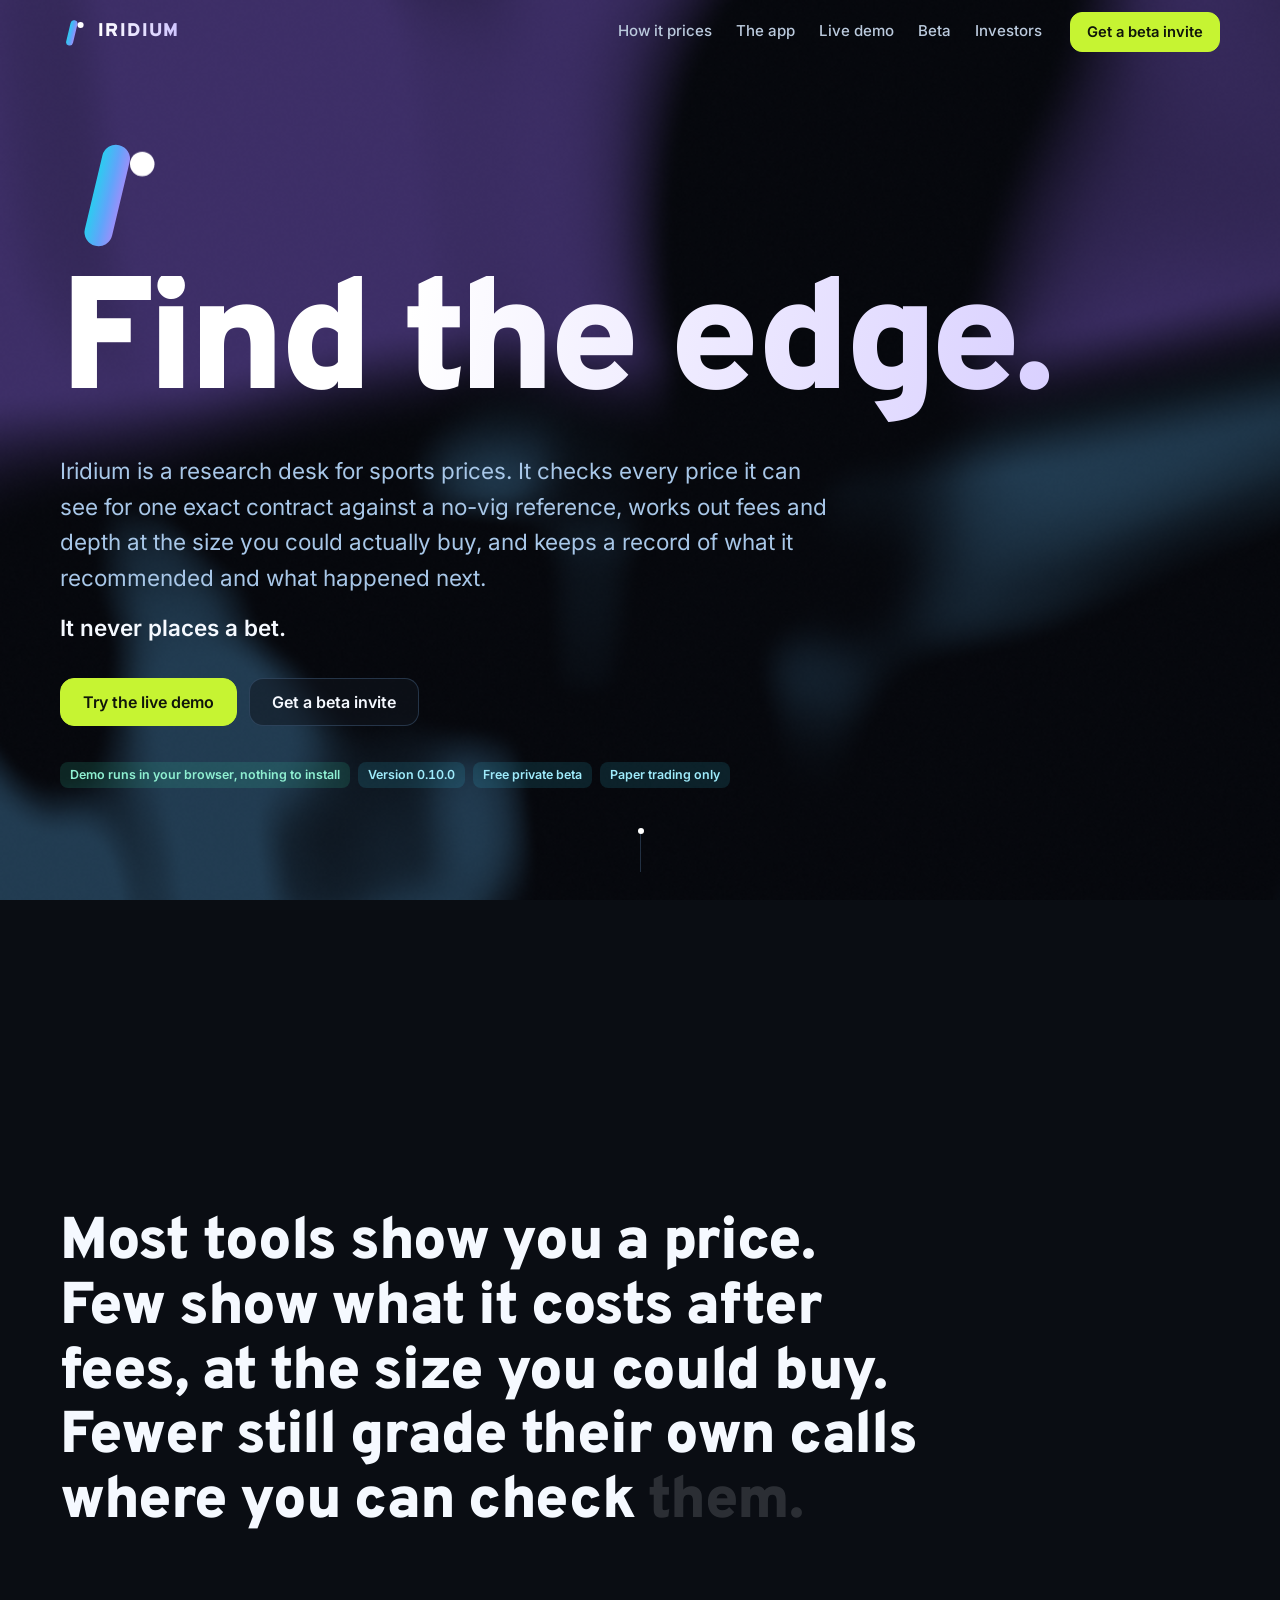
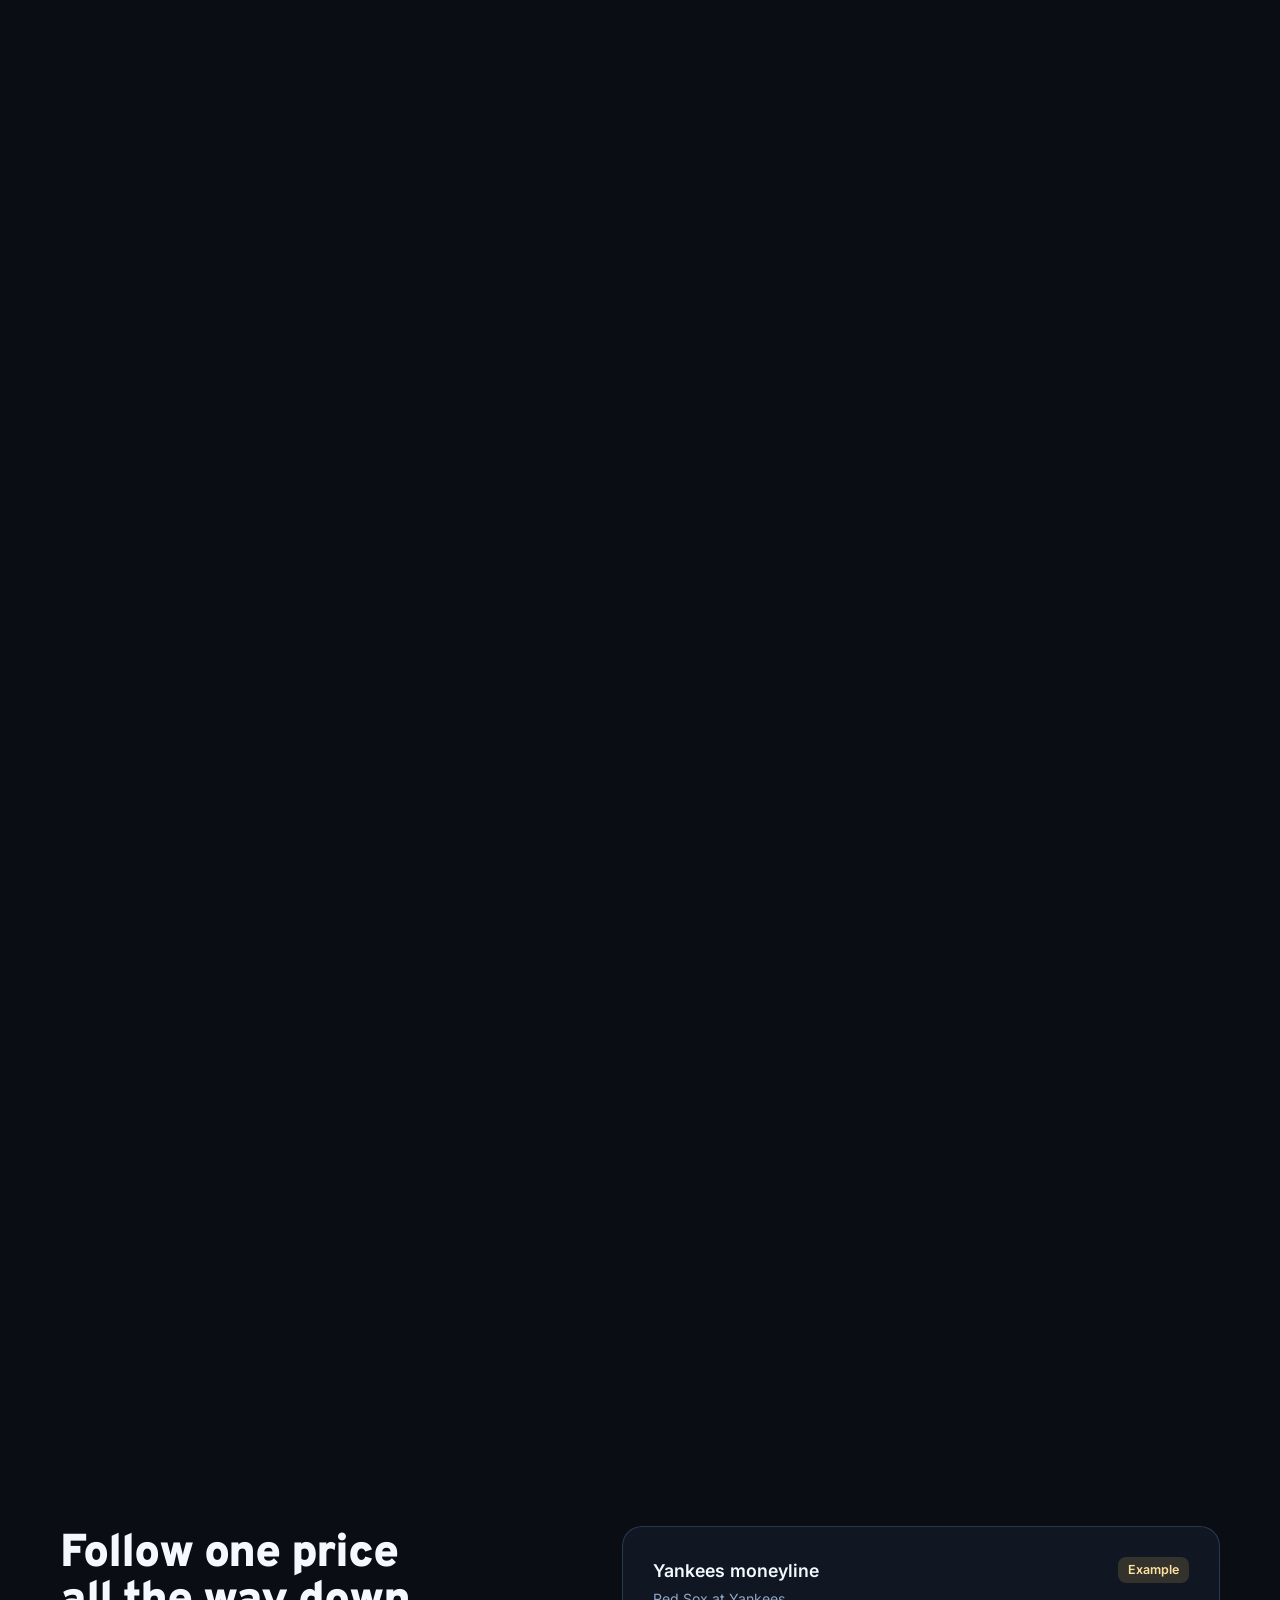
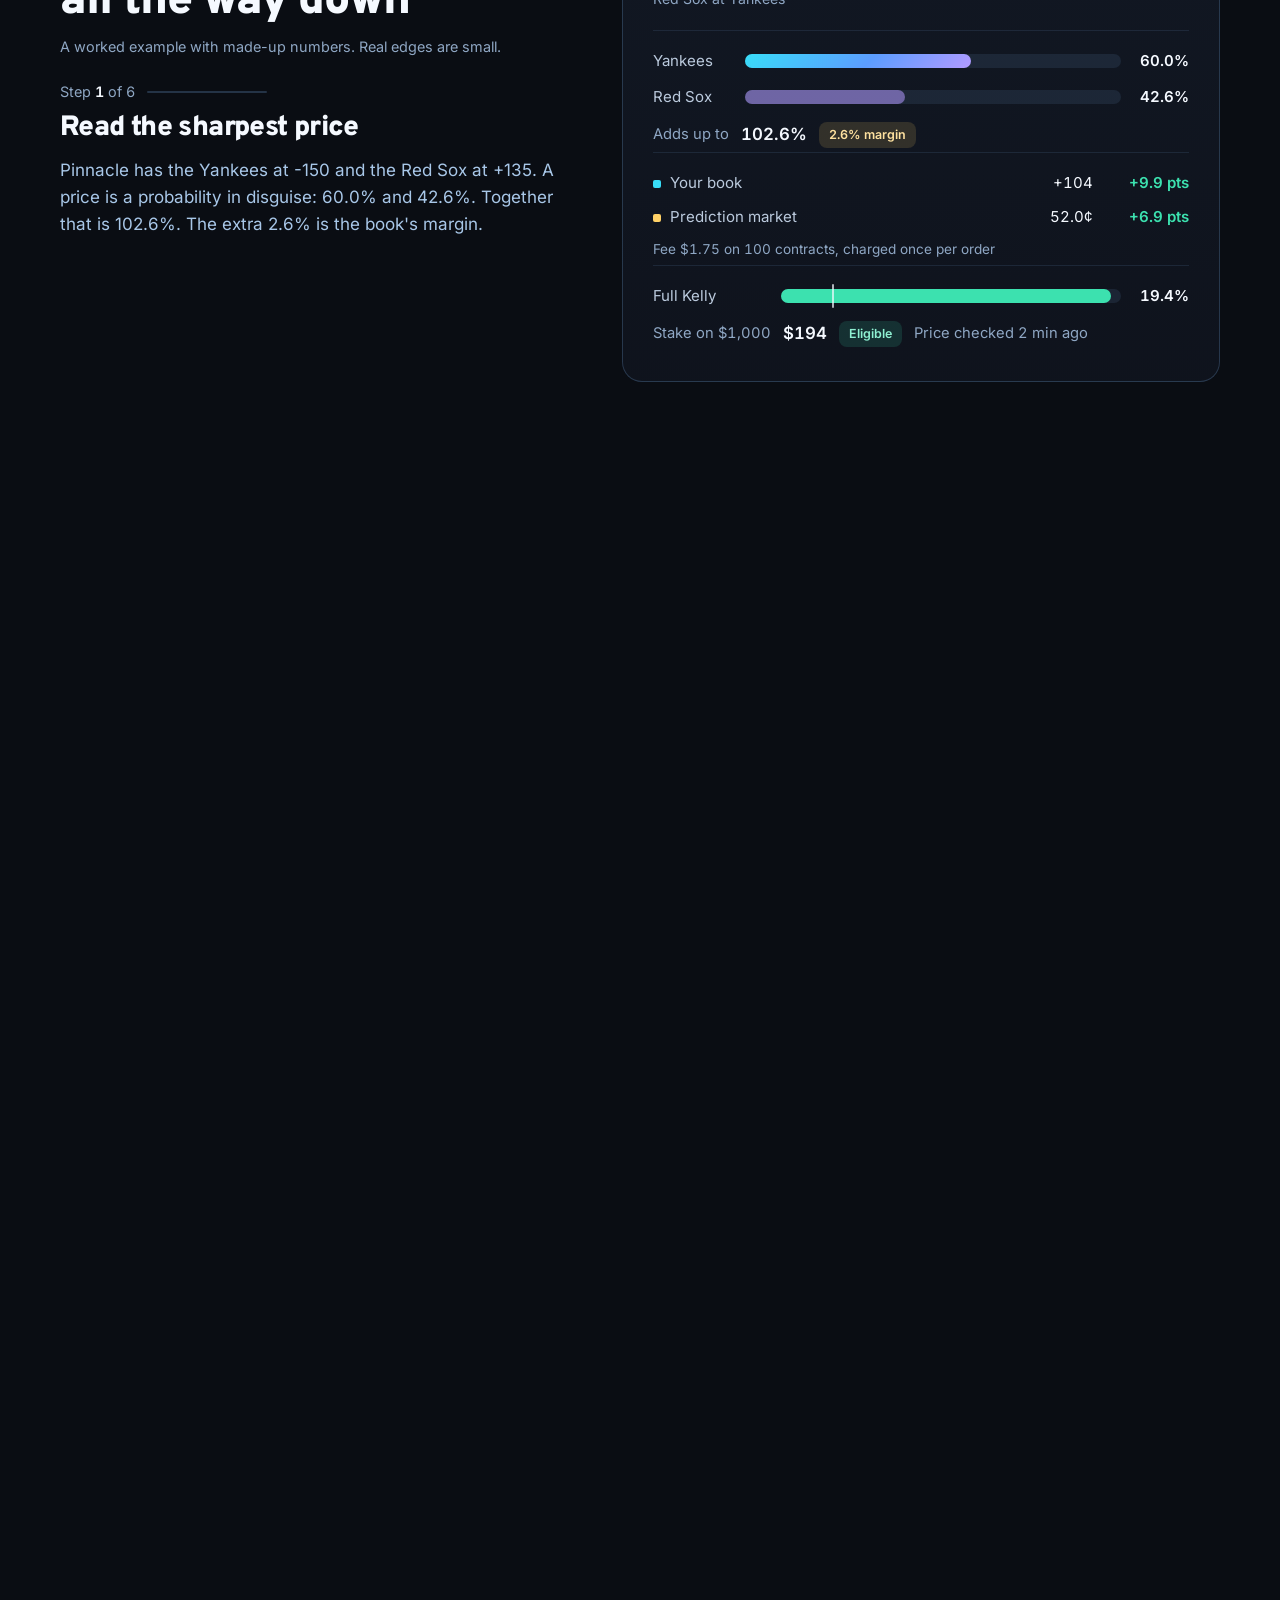
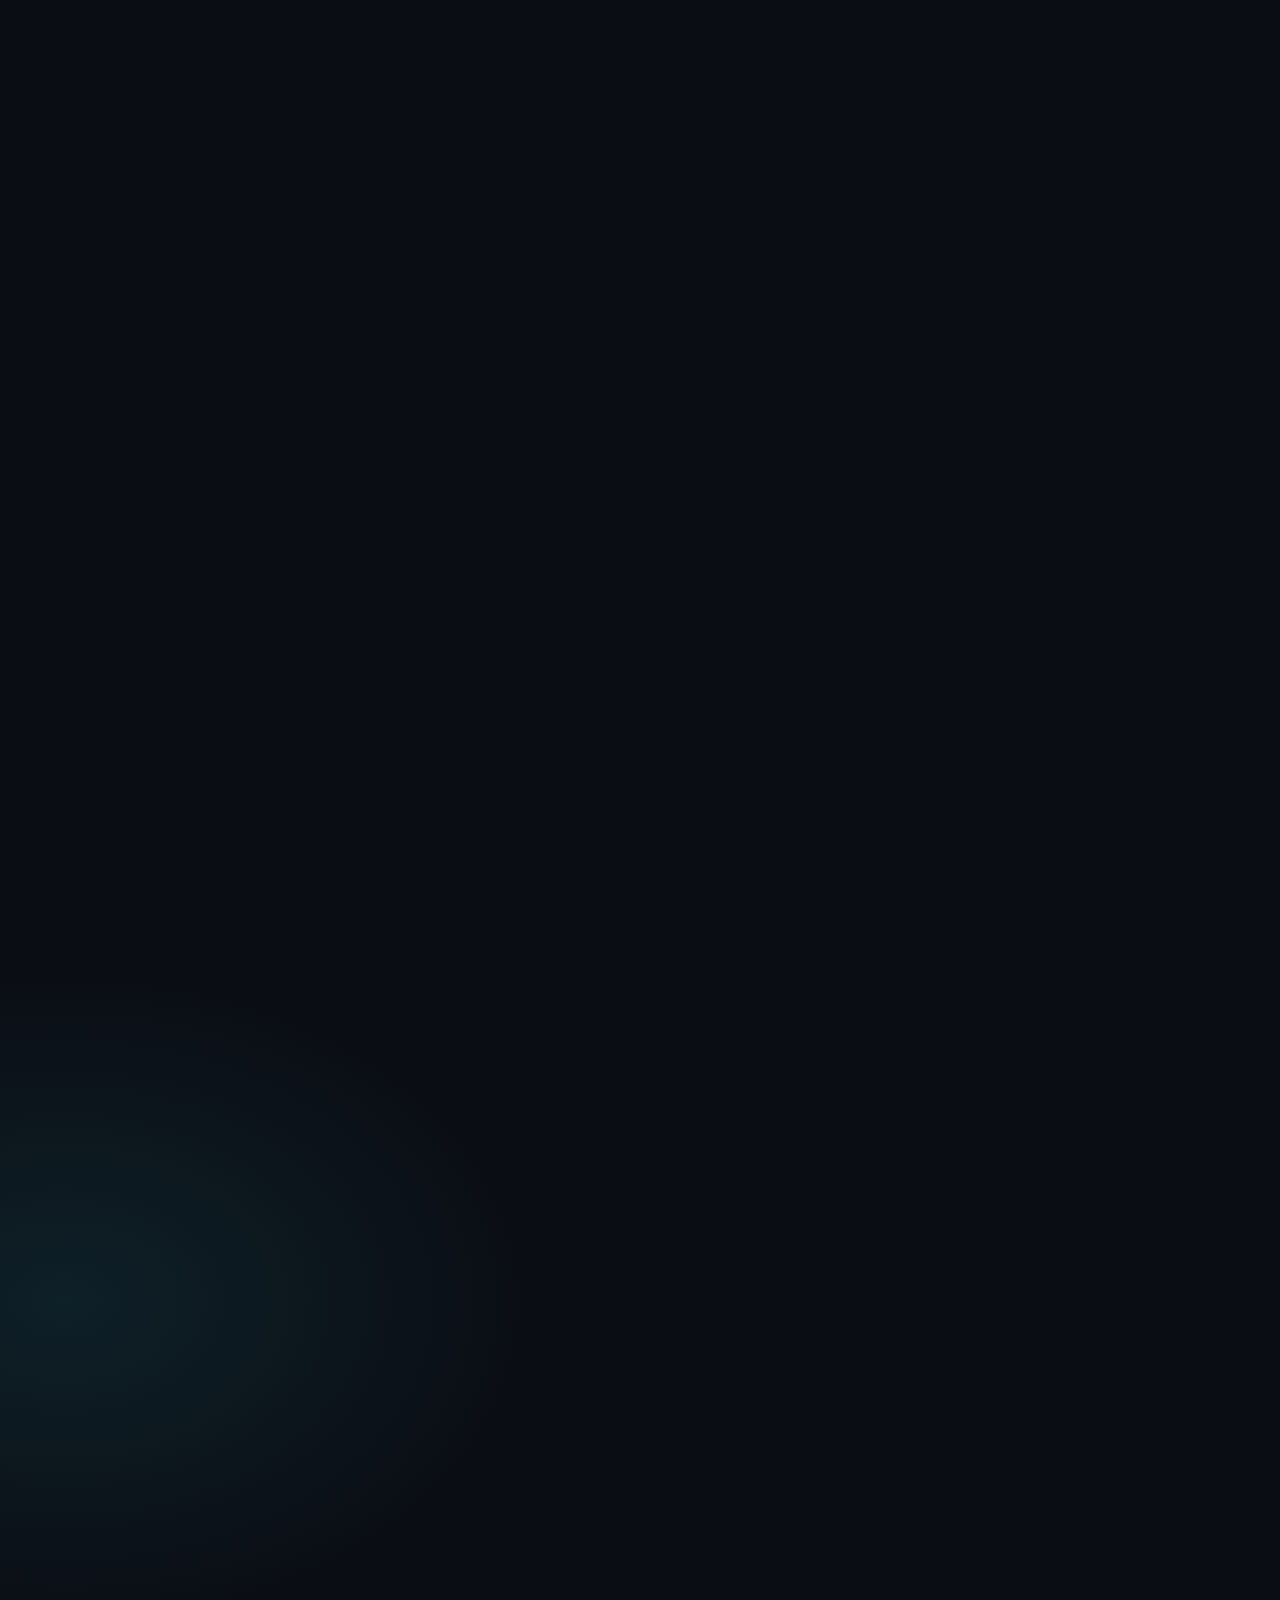
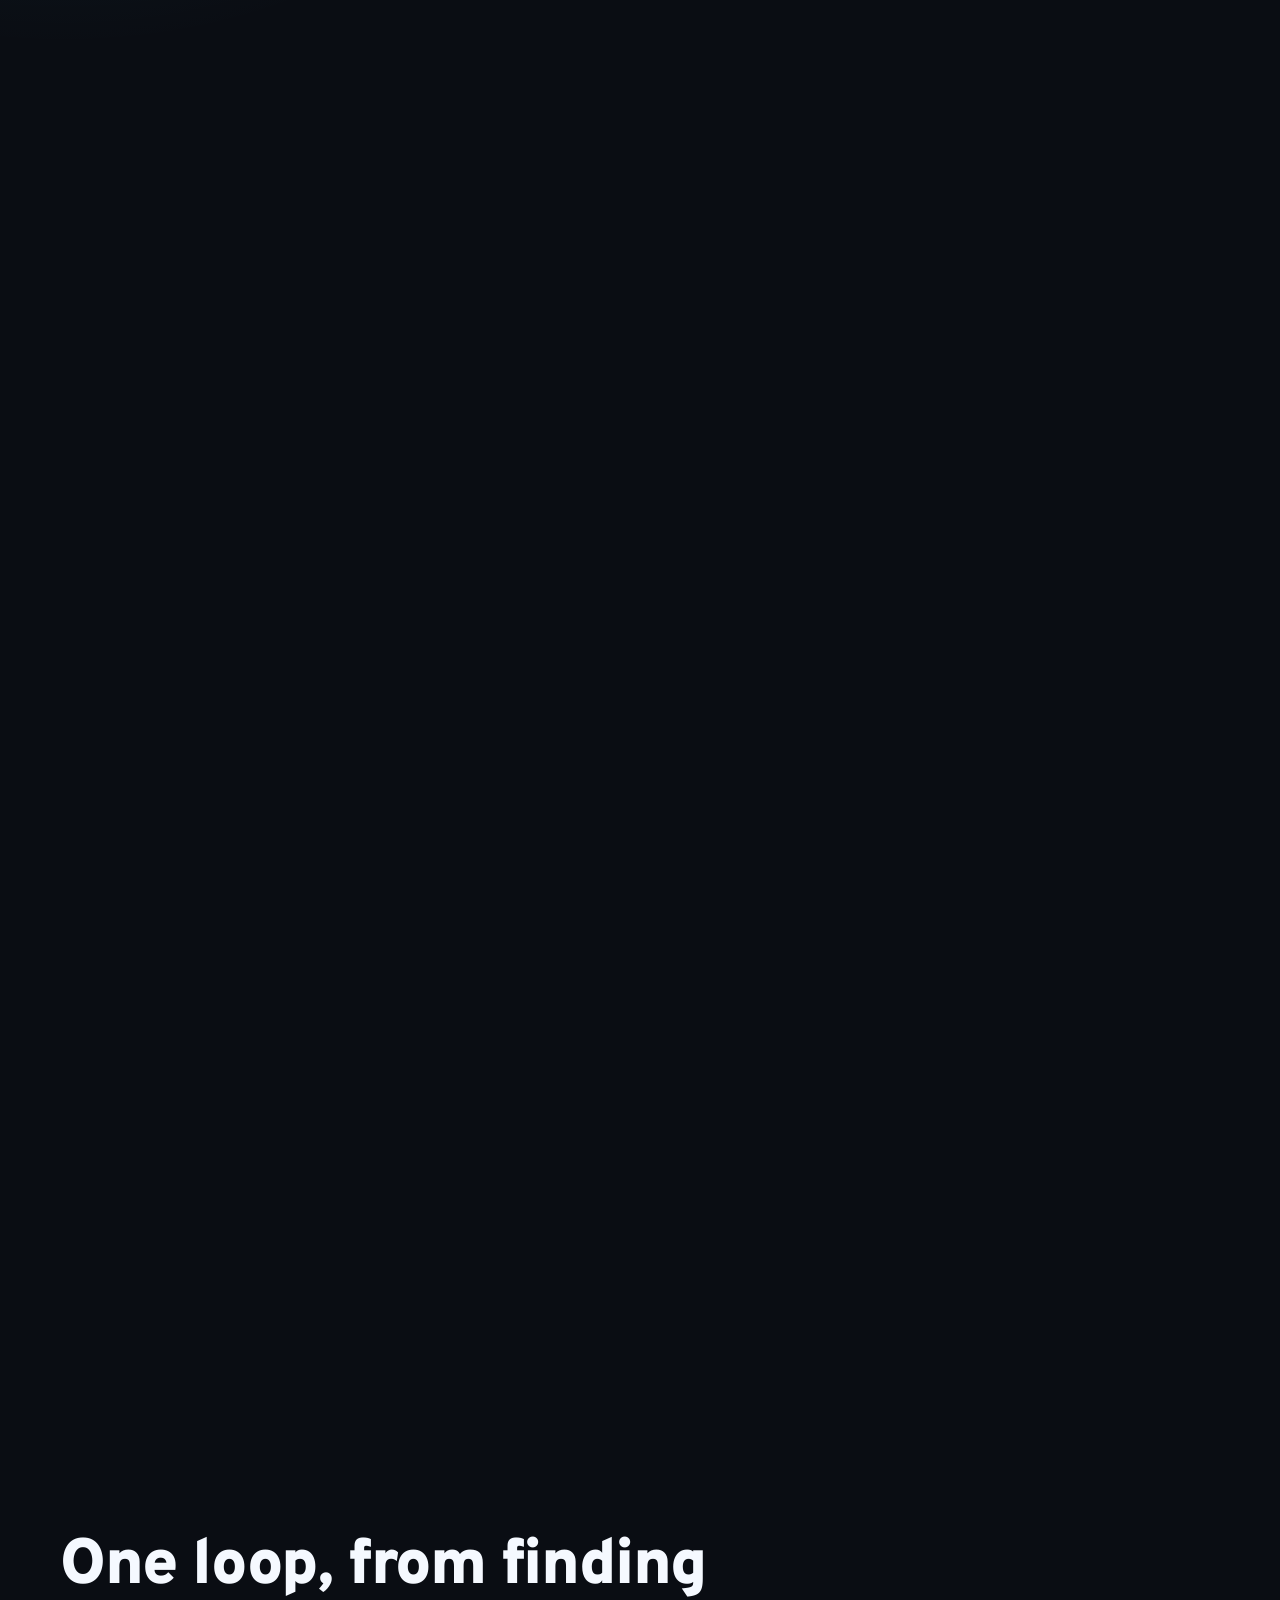
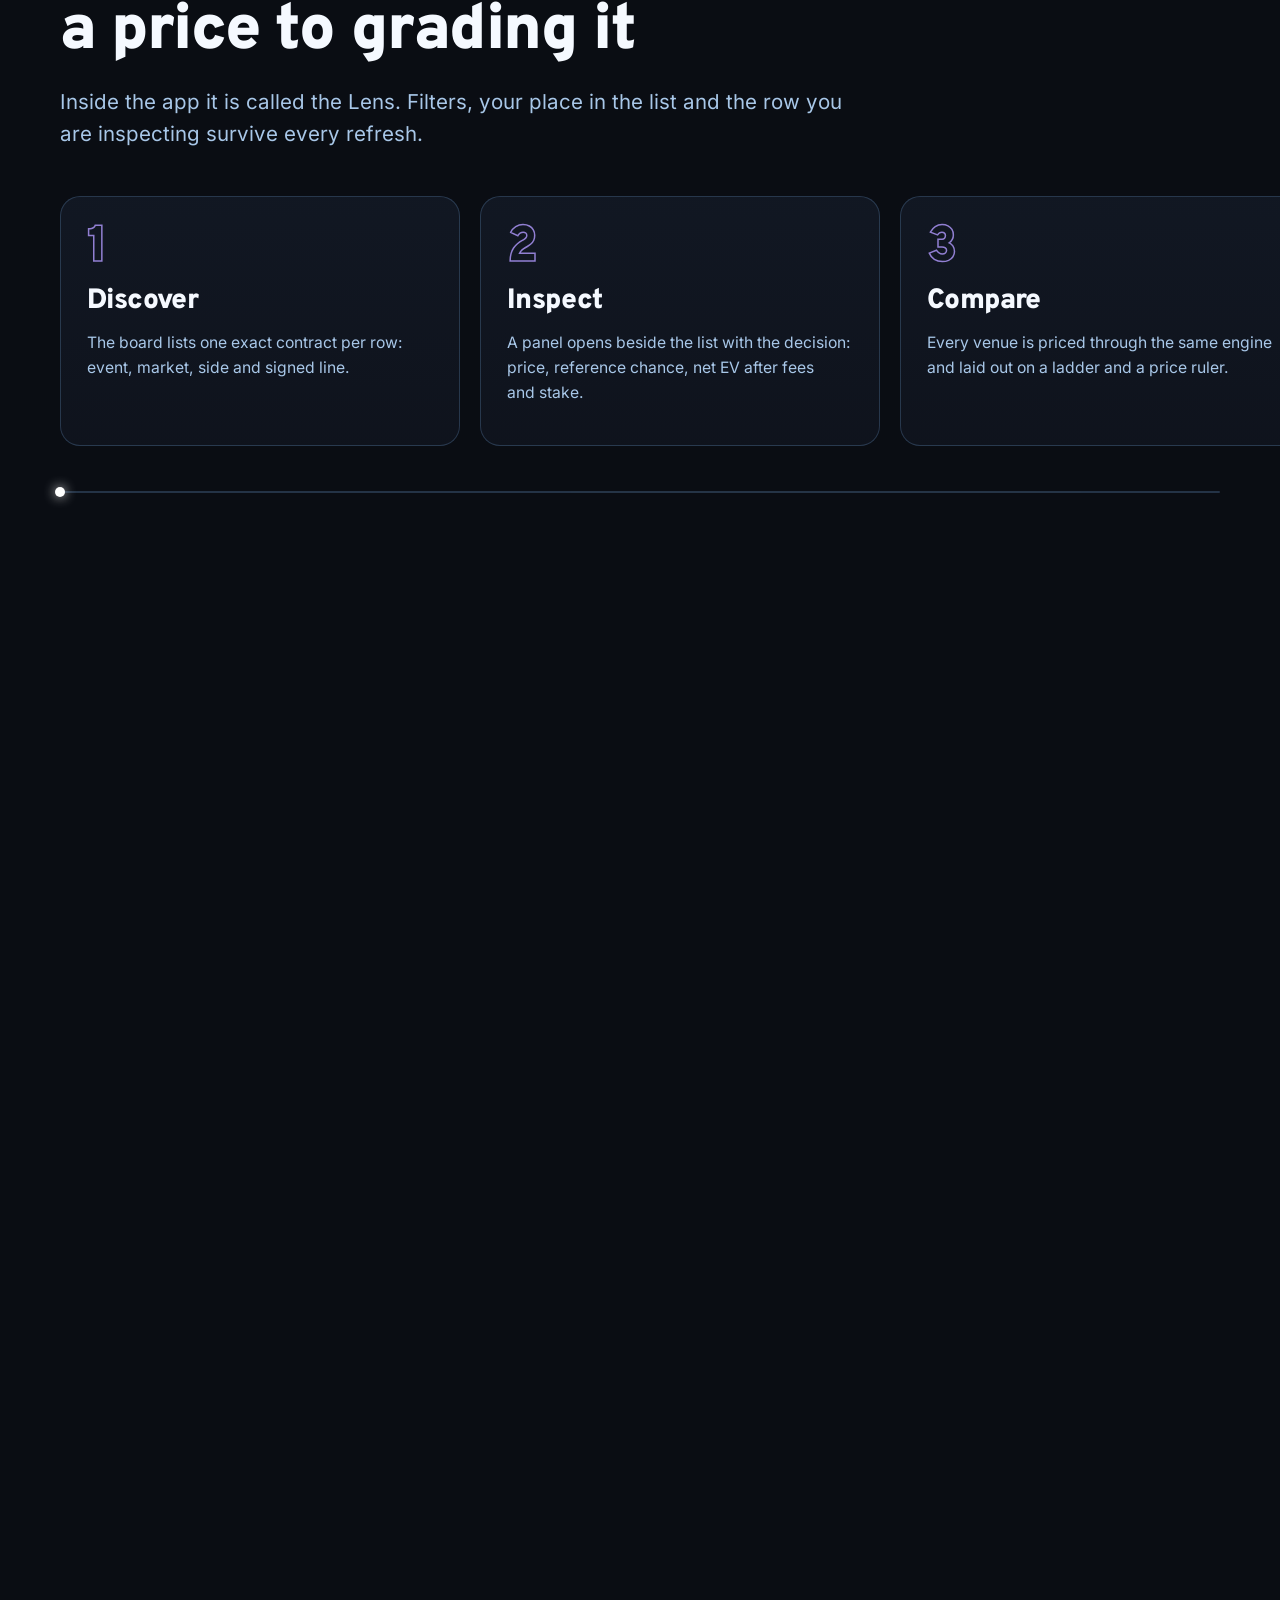
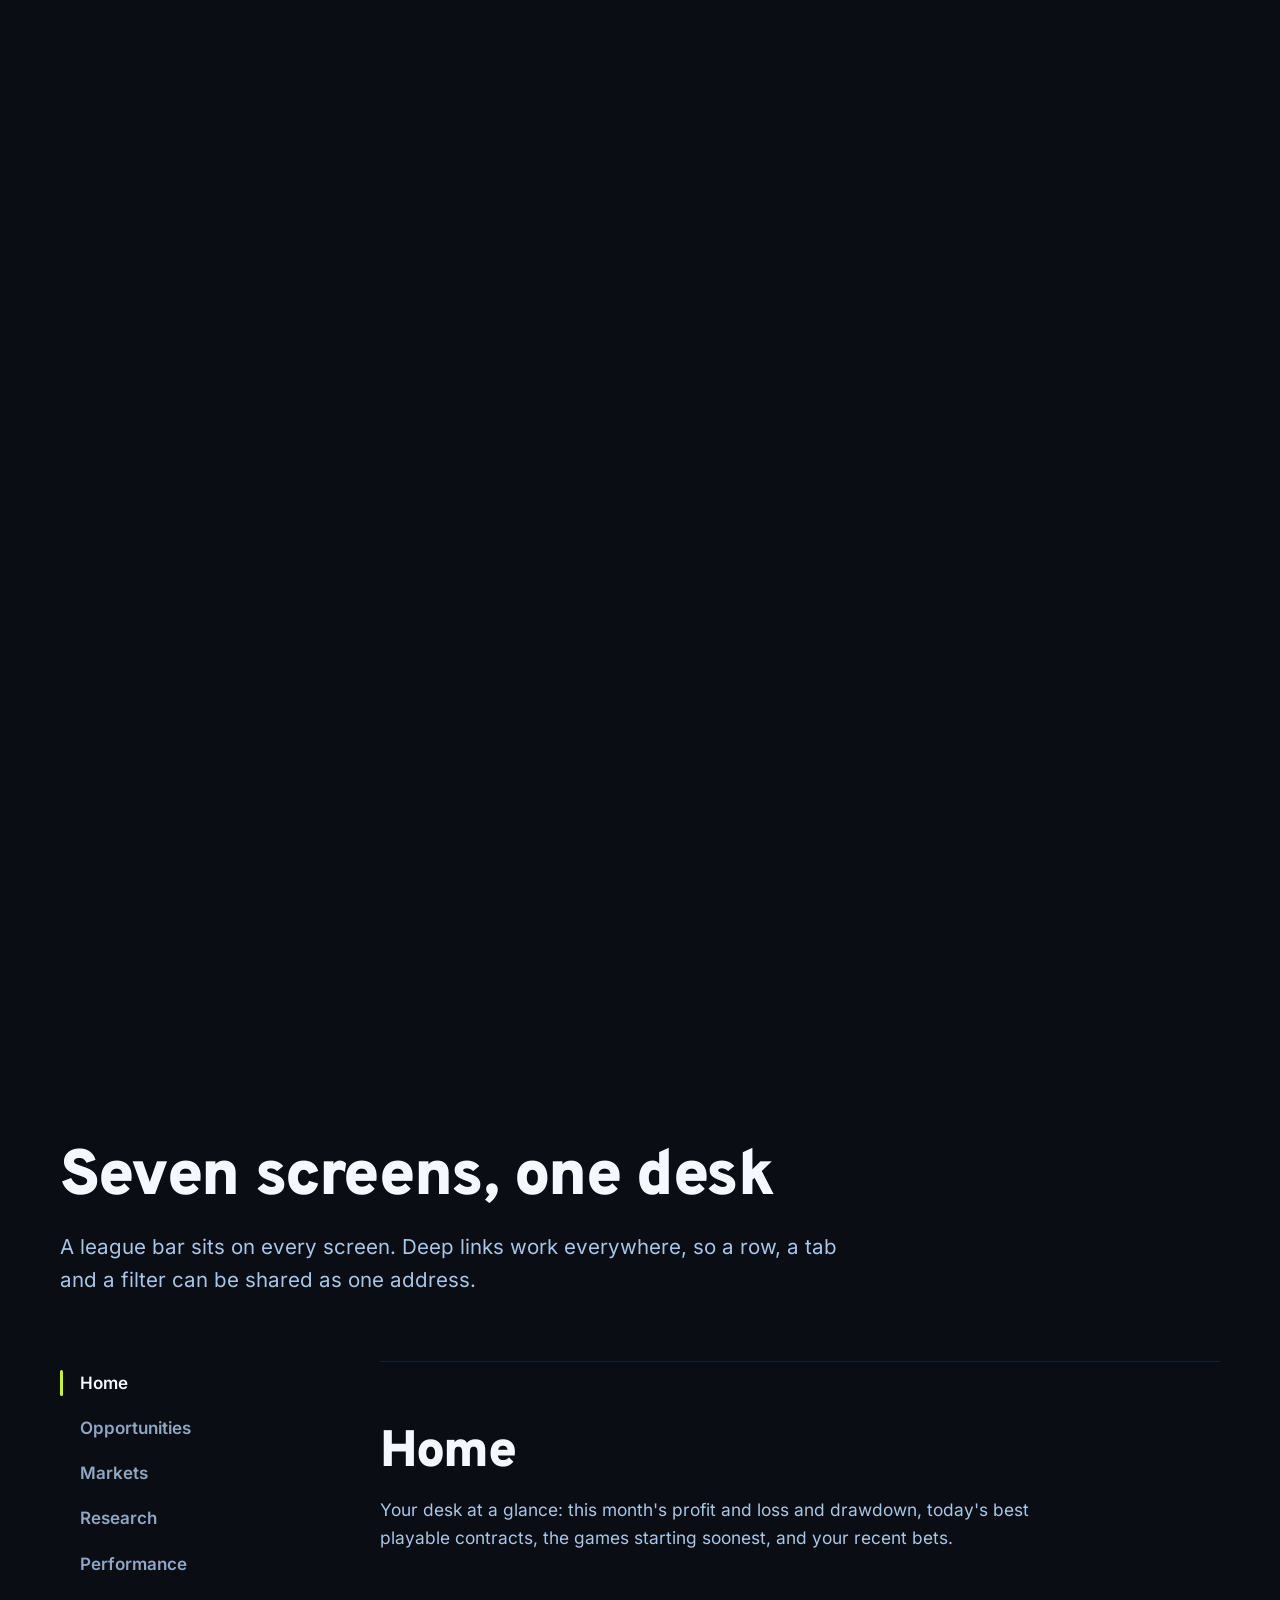
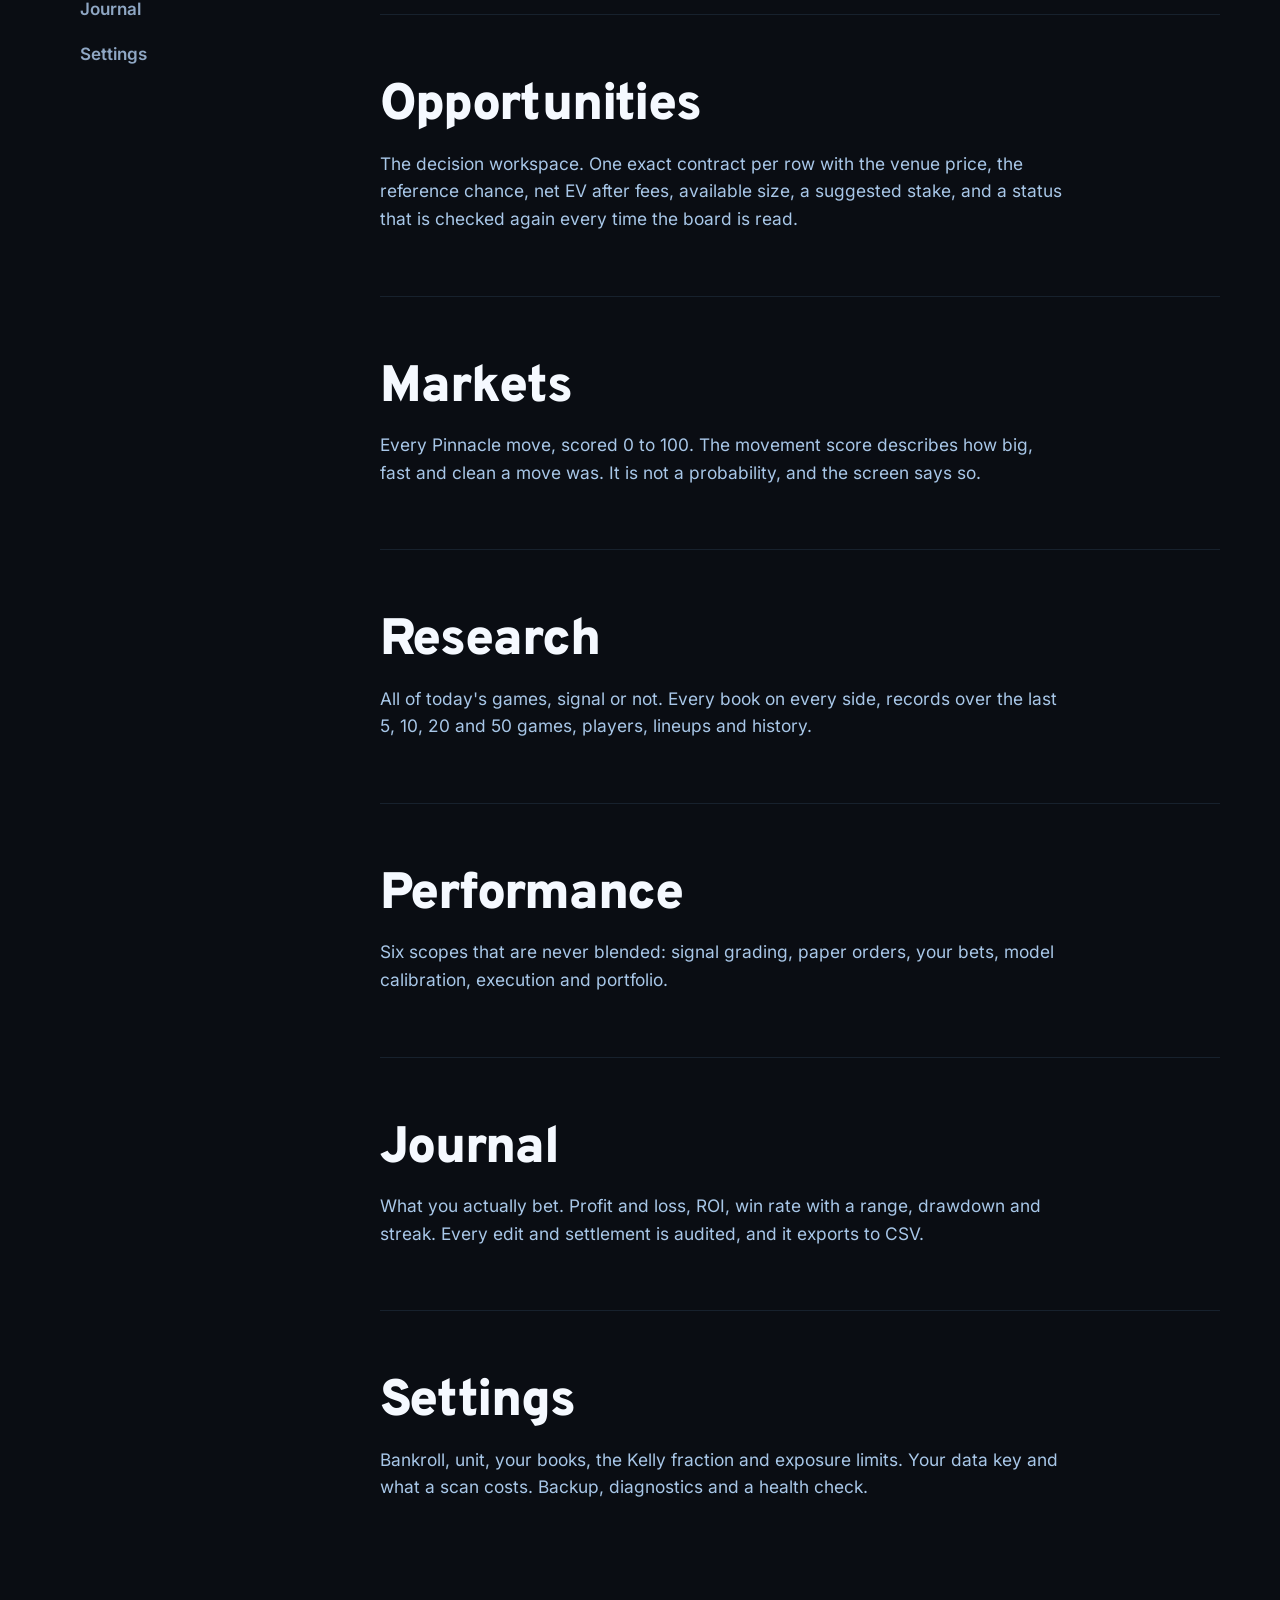
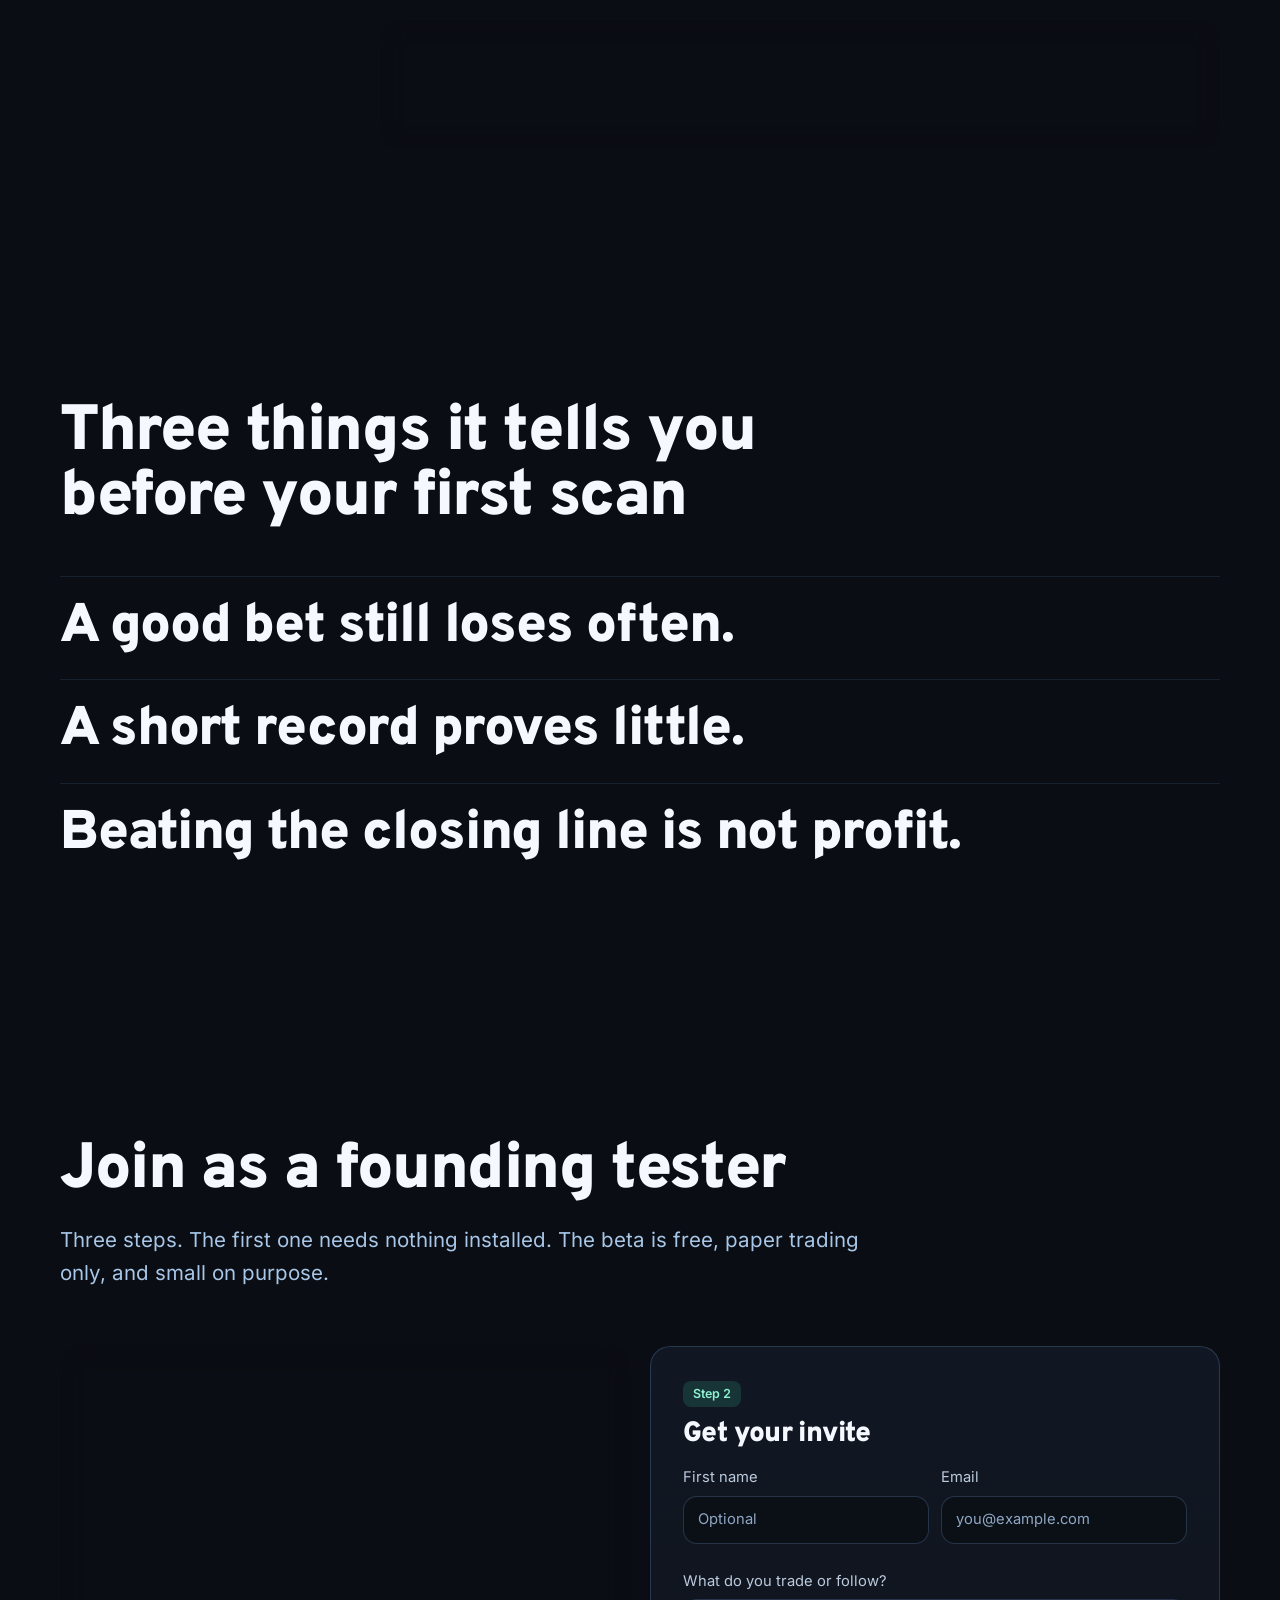
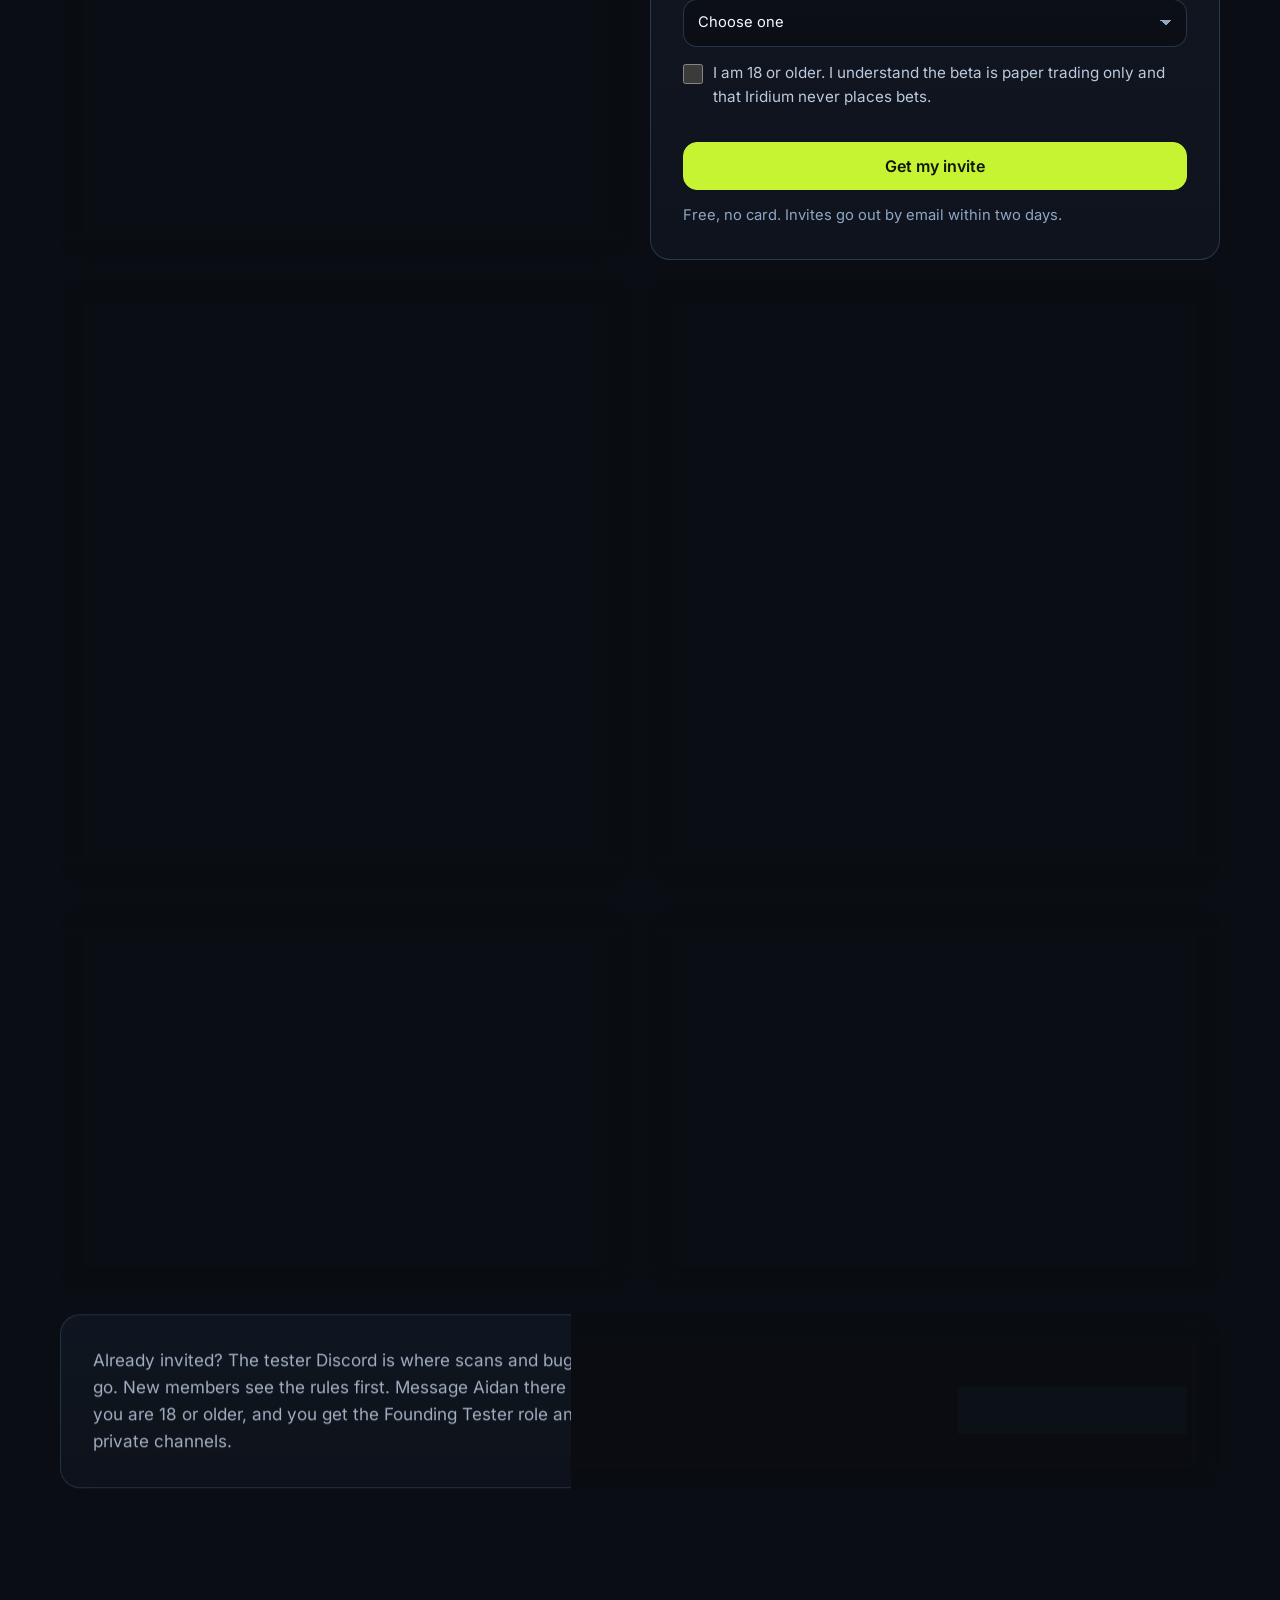
==== commit 00743054: "Sign-up: store submissions in PostHog until a form service is set With no form endpoint configured, " ====
--- a/index.html
+++ b/index.html
@@ -322,7 +322,7 @@
     </div>
     <div class="facts up" style="--i:4">
       <span class="chip good">Demo runs in your browser, nothing to install</span>
-      <span class="chip">Version 0.11.0</span>
+      <span class="chip">Version 0.10.0</span>
       <span class="chip">Free private beta</span>
       <span class="chip">Paper trading only</span>
     </div>
@@ -445,7 +445,7 @@
           <p class="msg" aria-live="polite">Free, no card. Invites go out by email within two days.</p>
         </form>
       </div>
-      <div class="card rv" style="--i:2"><span class="chip">Step 3</span><h3>Install when the invite arrives</h3>
+      <div class="card rv" style="--i:2"><span class="chip">Step 3</span><h3>Install when the invite arrives, about 20 minutes</h3>
         <ol class="list">
           <li>Install Python 3.10 or newer on Windows 10 or newer. Nothing else is downloaded. The beta is tested on Windows only.</li>
           <li>Unzip the Iridium folder from your invite email and check that its SHA-256 matches.</li>
@@ -499,7 +499,7 @@
     <p class="rv" style="--i:2;margin-top:18px">The problem: recreational bettors are shown prices that quietly give the edge back. A line with no size behind it. A prediction-market contract whose fee and tie rule change the payoff. A closing-line number that compares two different lines. Most tools show stats or an EV figure. Few show the fee-adjusted cost at a real size, and fewer grade their own recommendations in a way the user can audit.</p></div>
 
     <div class="quad" data-view>
-      <div class="card rv" style="--i:0"><h3>Built</h3><p class="note">In the 0.11.0 source today</p>
+      <div class="card rv" style="--i:0"><h3>Built</h3><p class="note">In the 0.10.0 source today</p>
         <ul class="list">
           <li>One exact contract per row. Quotes on another line or tie rule are never compared.</li>
           <li>Tie and push rules mapped to cash flows. An unknown settlement rule blocks the stake.</li>
@@ -512,7 +512,7 @@
       </div>
       <div class="card rv" style="--i:1"><h3>Measured</h3><p class="note">On the demo dataset, in the QA container</p>
         <div class="nums">
-          <div><b class="num" data-view data-to="256">256</b><span>automated tests pass</span></div>
+          <div><b class="num" data-view data-to="126">126</b><span>automated tests pass</span></div>
           <div><b class="num" data-view data-to="95">95</b><span>browser interaction checks pass</span></div>
           <div><b class="num" data-view data-to="0.14" data-dec="2" data-suf=" s">0.14 s</b><span>to a usable Home screen</span></div>
           <div><b class="num" data-view data-to="58">58</b><span>colour pairs checked against WCAG 2.2 AA</span></div>
@@ -549,7 +549,7 @@
 
     <div class="plain" data-view>
       <div class="card rv" style="--i:0"><h4>Pricing</h4><p>Free during the beta. There is no public price yet.</p></div>
-      <div class="card rv" style="--i:1"><h4>Company</h4><p>Founded and built by Aidan Sherlock. Version 0.10.0 was the first release to outside testers; 0.11.0 is the current build.</p></div>
+      <div class="card rv" style="--i:1"><h4>Company</h4><p>Founded and built by Aidan Sherlock. Version 0.10.0 is the first release to outside testers.</p></div>
       <div class="card rv" style="--i:2"><h4>Get in touch</h4><p>Message Iridium on <a href="https://www.linkedin.com/company/iridium-findtheedge" target="_blank" rel="noopener">LinkedIn</a> or on <a href="https://x.com/iridiumbet" target="_blank" rel="noopener">X (@iridiumbet)</a>, or join the Discord and ask for Aidan.</p></div>
     </div>
   </div>
@@ -766,6 +766,16 @@
   if (!el("adult").checked) { say("Tick the box to confirm you are 18 or older.", "err"); el("adult").focus(); return; }
   btn.disabled = true;
   if (!ENDPOINT) {
+    // No form service yet: the sign-up is stored in PostHog (email, name and answer on the visitor's profile, one signup_submitted event),
+    // and if PostHog is blocked by the browser the visitor's email app opens with the sign-up filled in instead.
+    const p = window.posthog;
+    if (p && p.__loaded) {
+      try {
+        p.identify(d.email.toLowerCase(), { email: d.email, name: d.name, trade: d.trade, signup_at: new Date().toISOString() });
+        p.capture("signup_submitted", { method: "posthog", email: d.email, name: d.name, trade: d.trade }, { send_instantly: true });
+        f.reset(); say("You're on the list. Invites go out by email within two days.", "ok"); btn.disabled = false; return;
+      } catch (e) {}
+    }
     const body = "Email: " + d.email + "\nName: " + (d.name || "-") + "\nTrades or follows: " + d.trade + "\n18 or older: yes\n\nSent from the Iridium site.";
     location.href = "mailto:" + MAIL + "?subject=" + encodeURIComponent("Iridium beta sign-up") + "&body=" + encodeURIComponent(body);
     say("Your email app should open with the sign-up filled in. Press send and the invite follows. If nothing opened, email " + MAIL + ".", "ok");
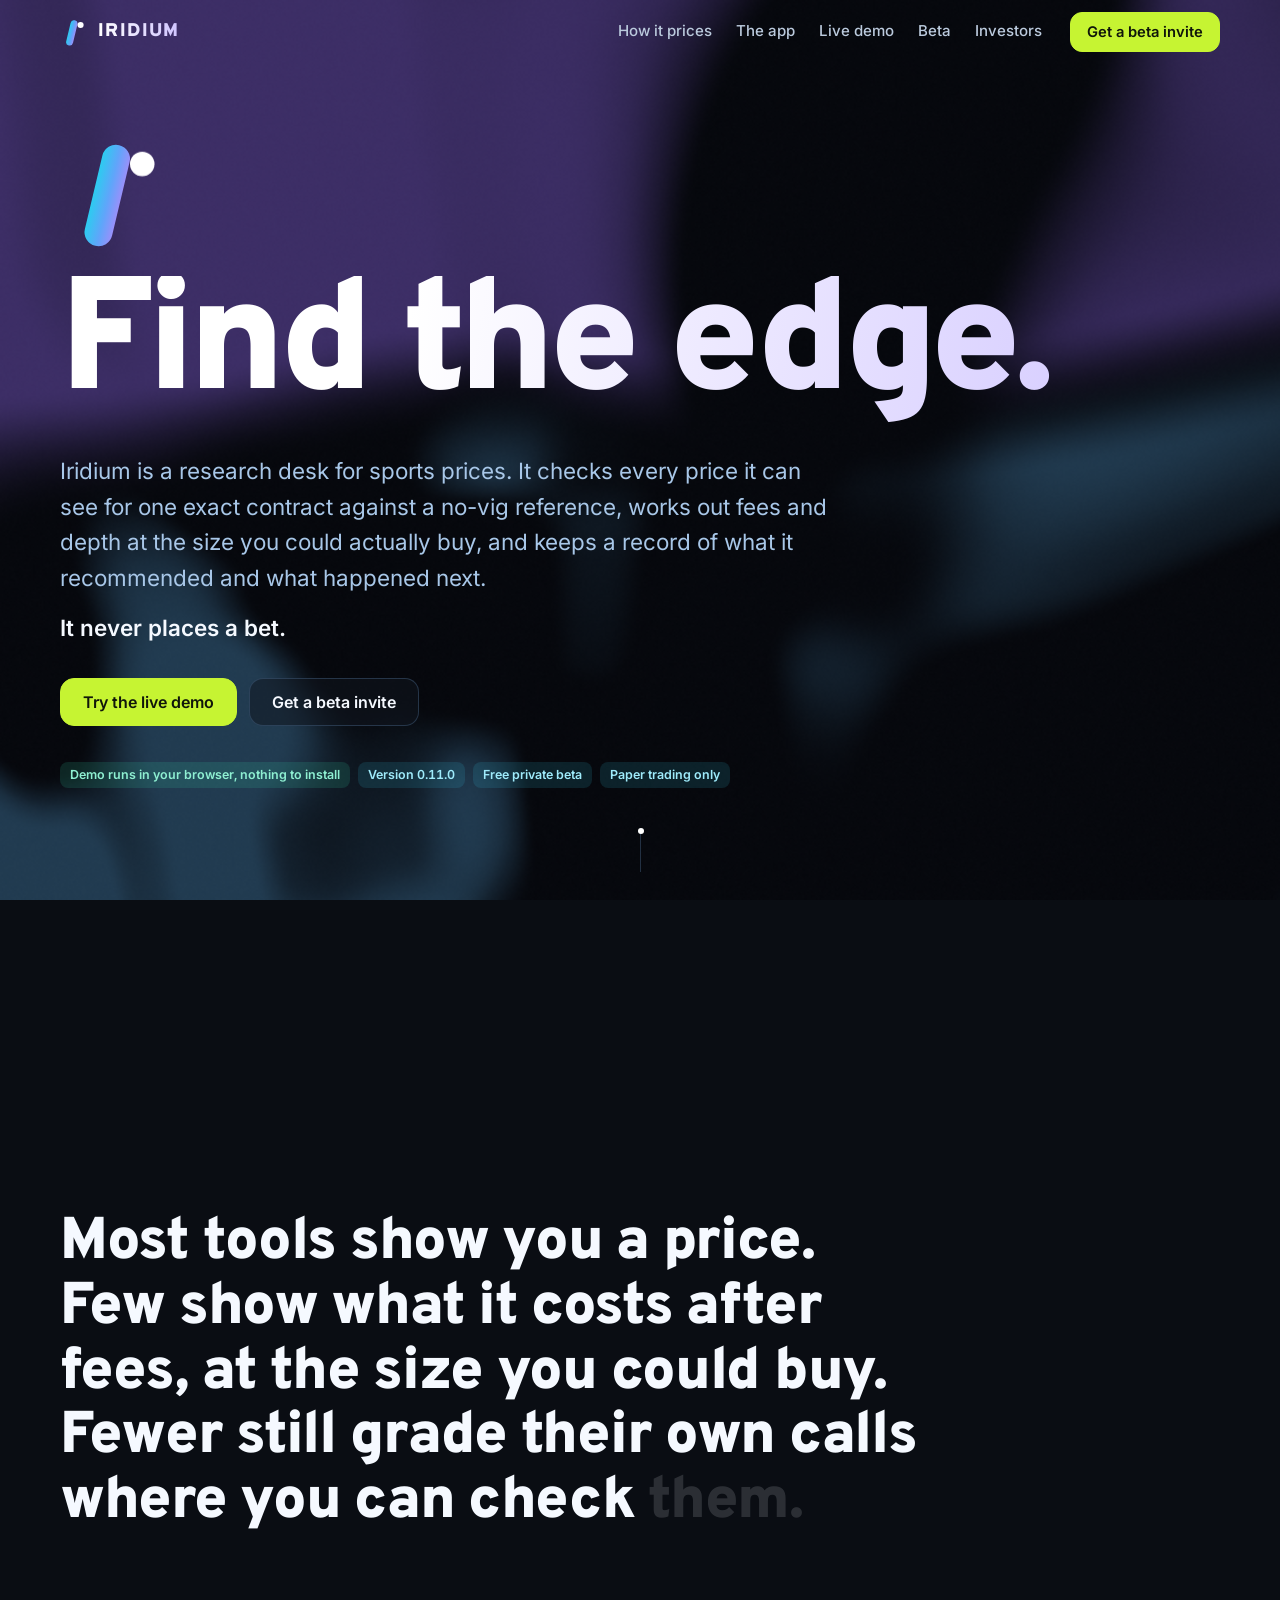
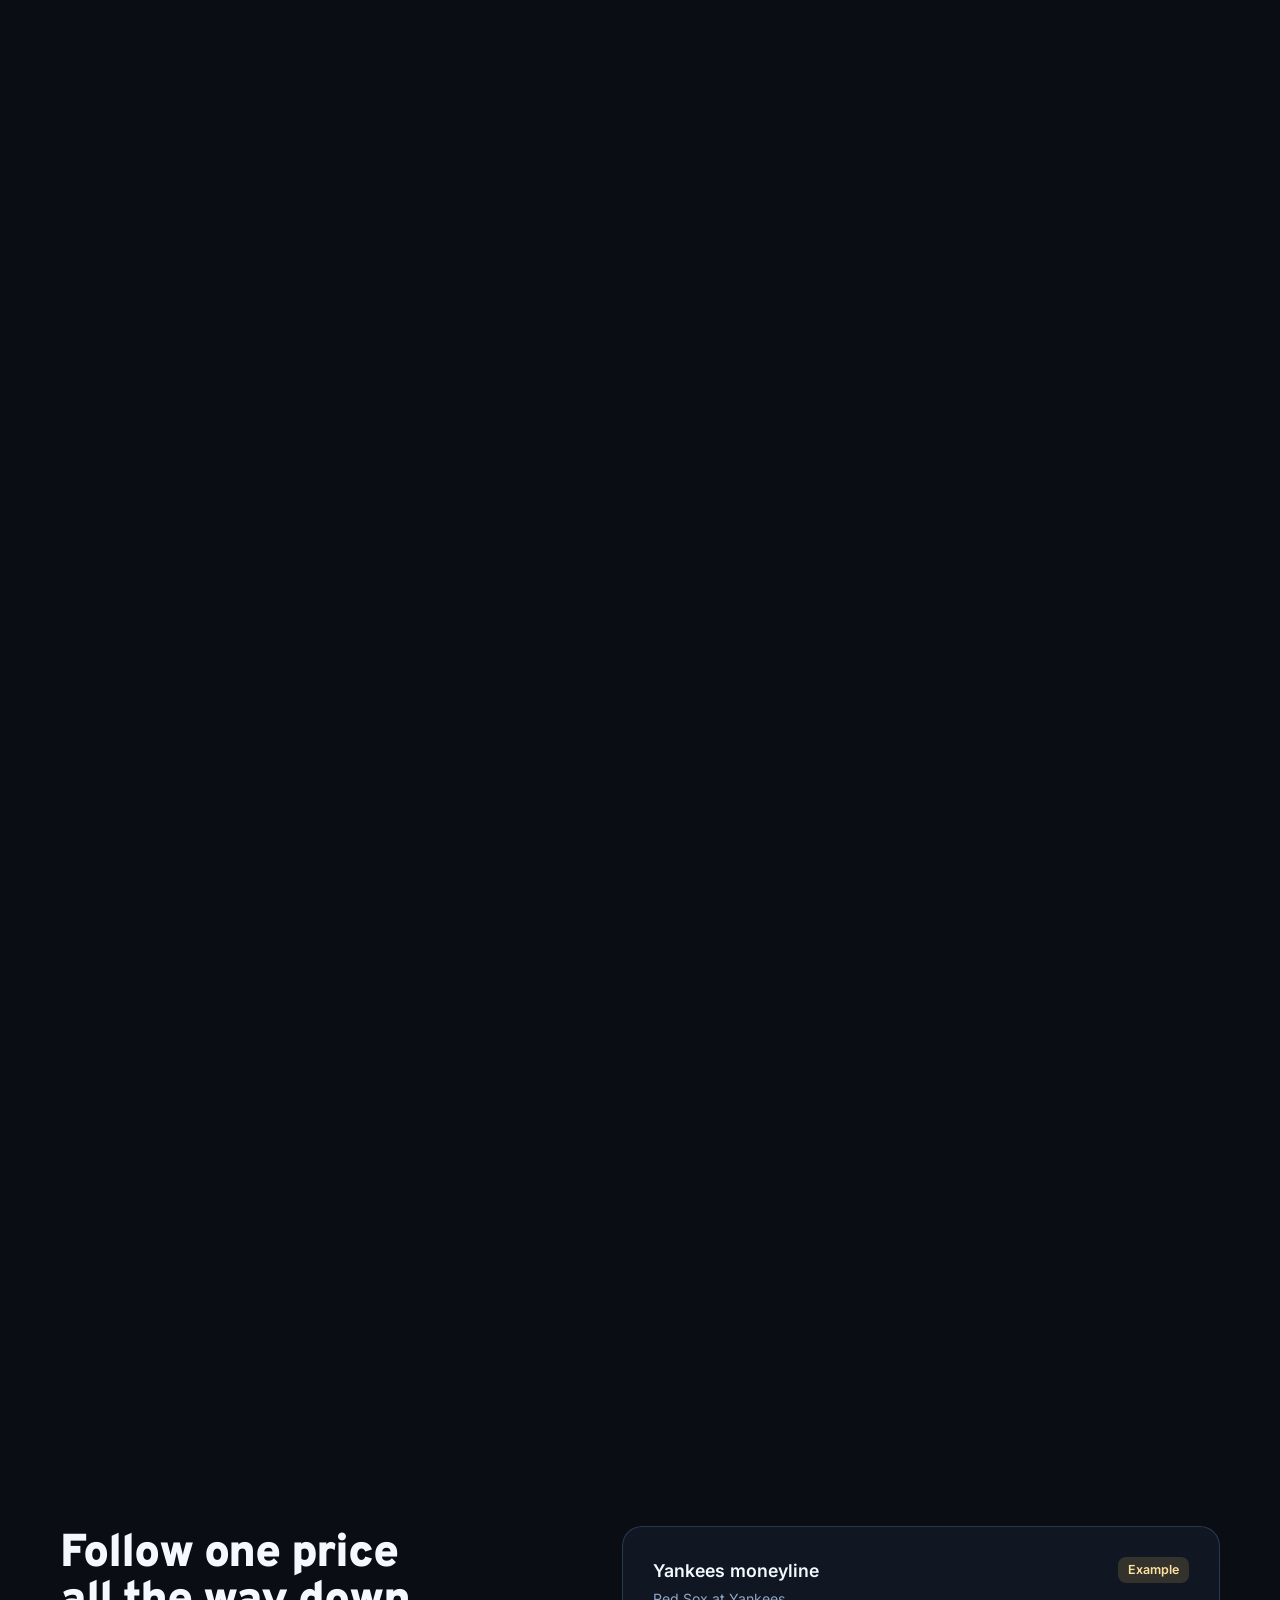
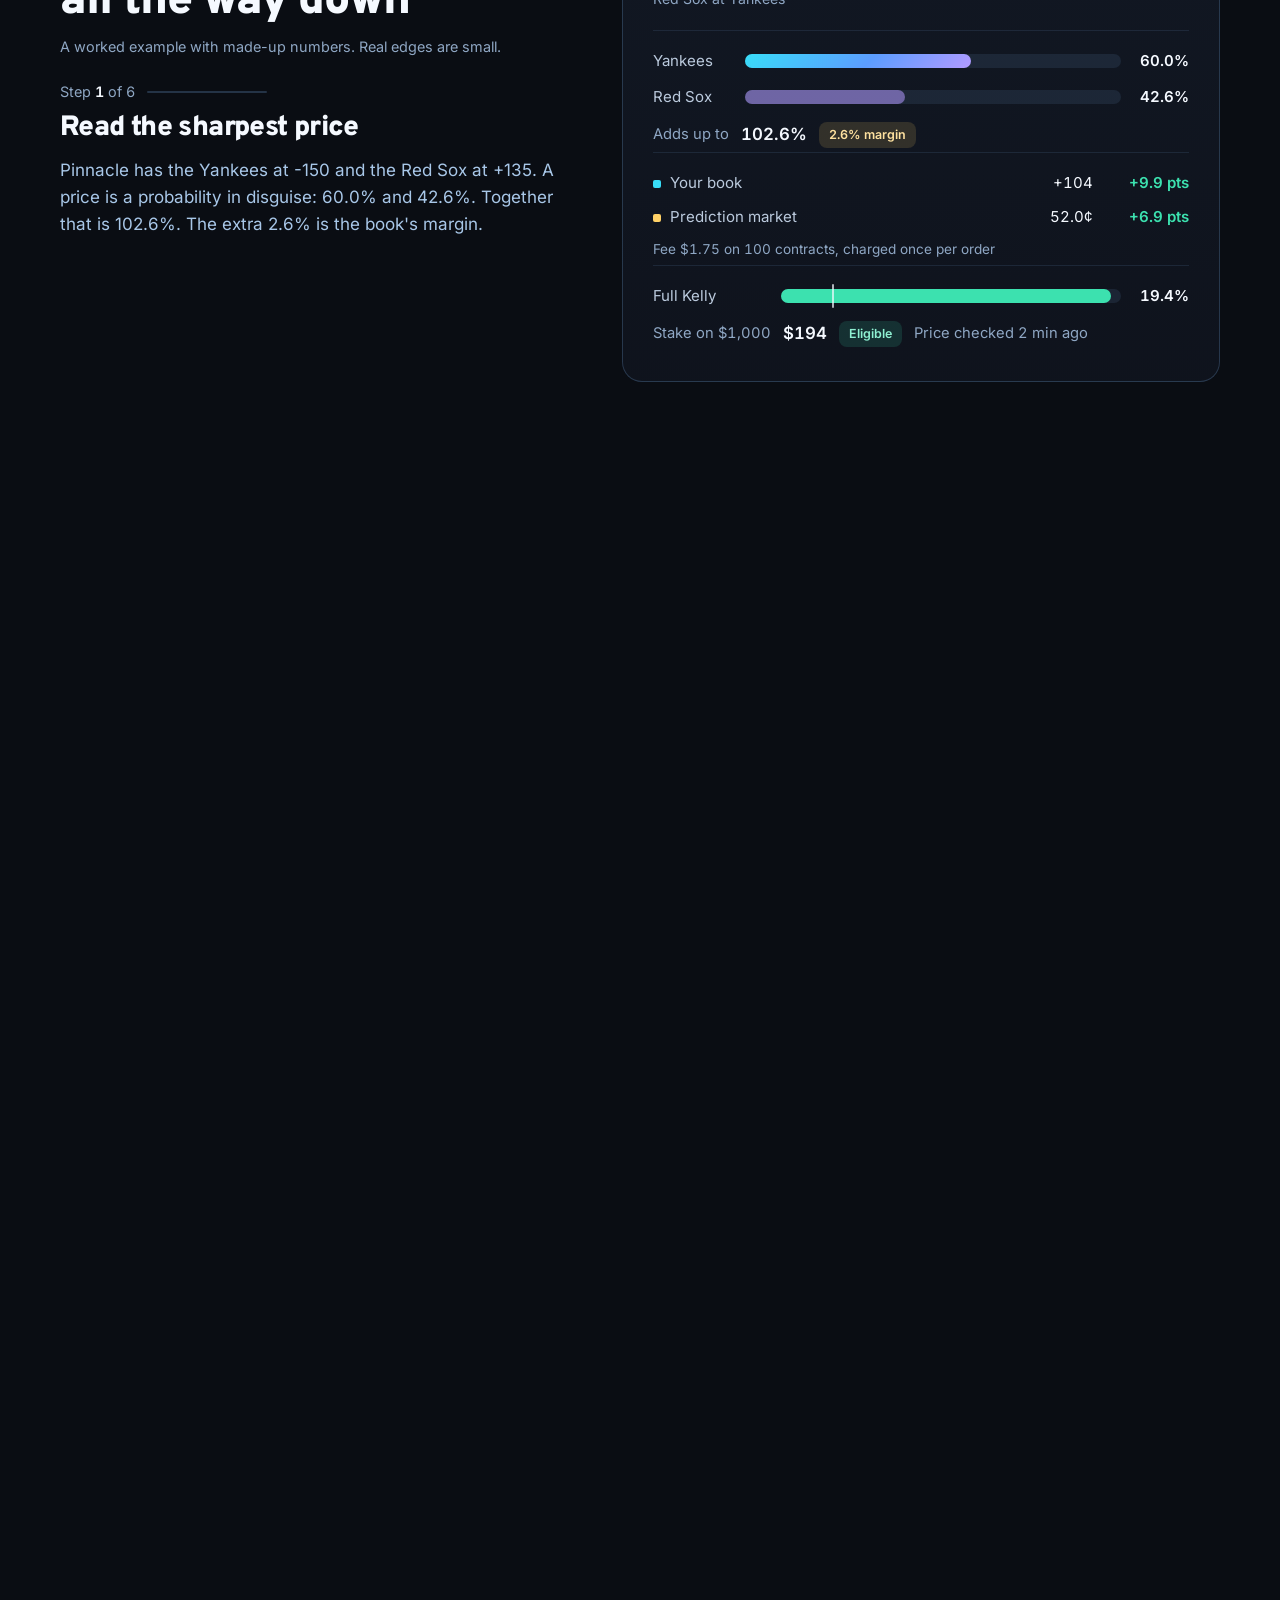
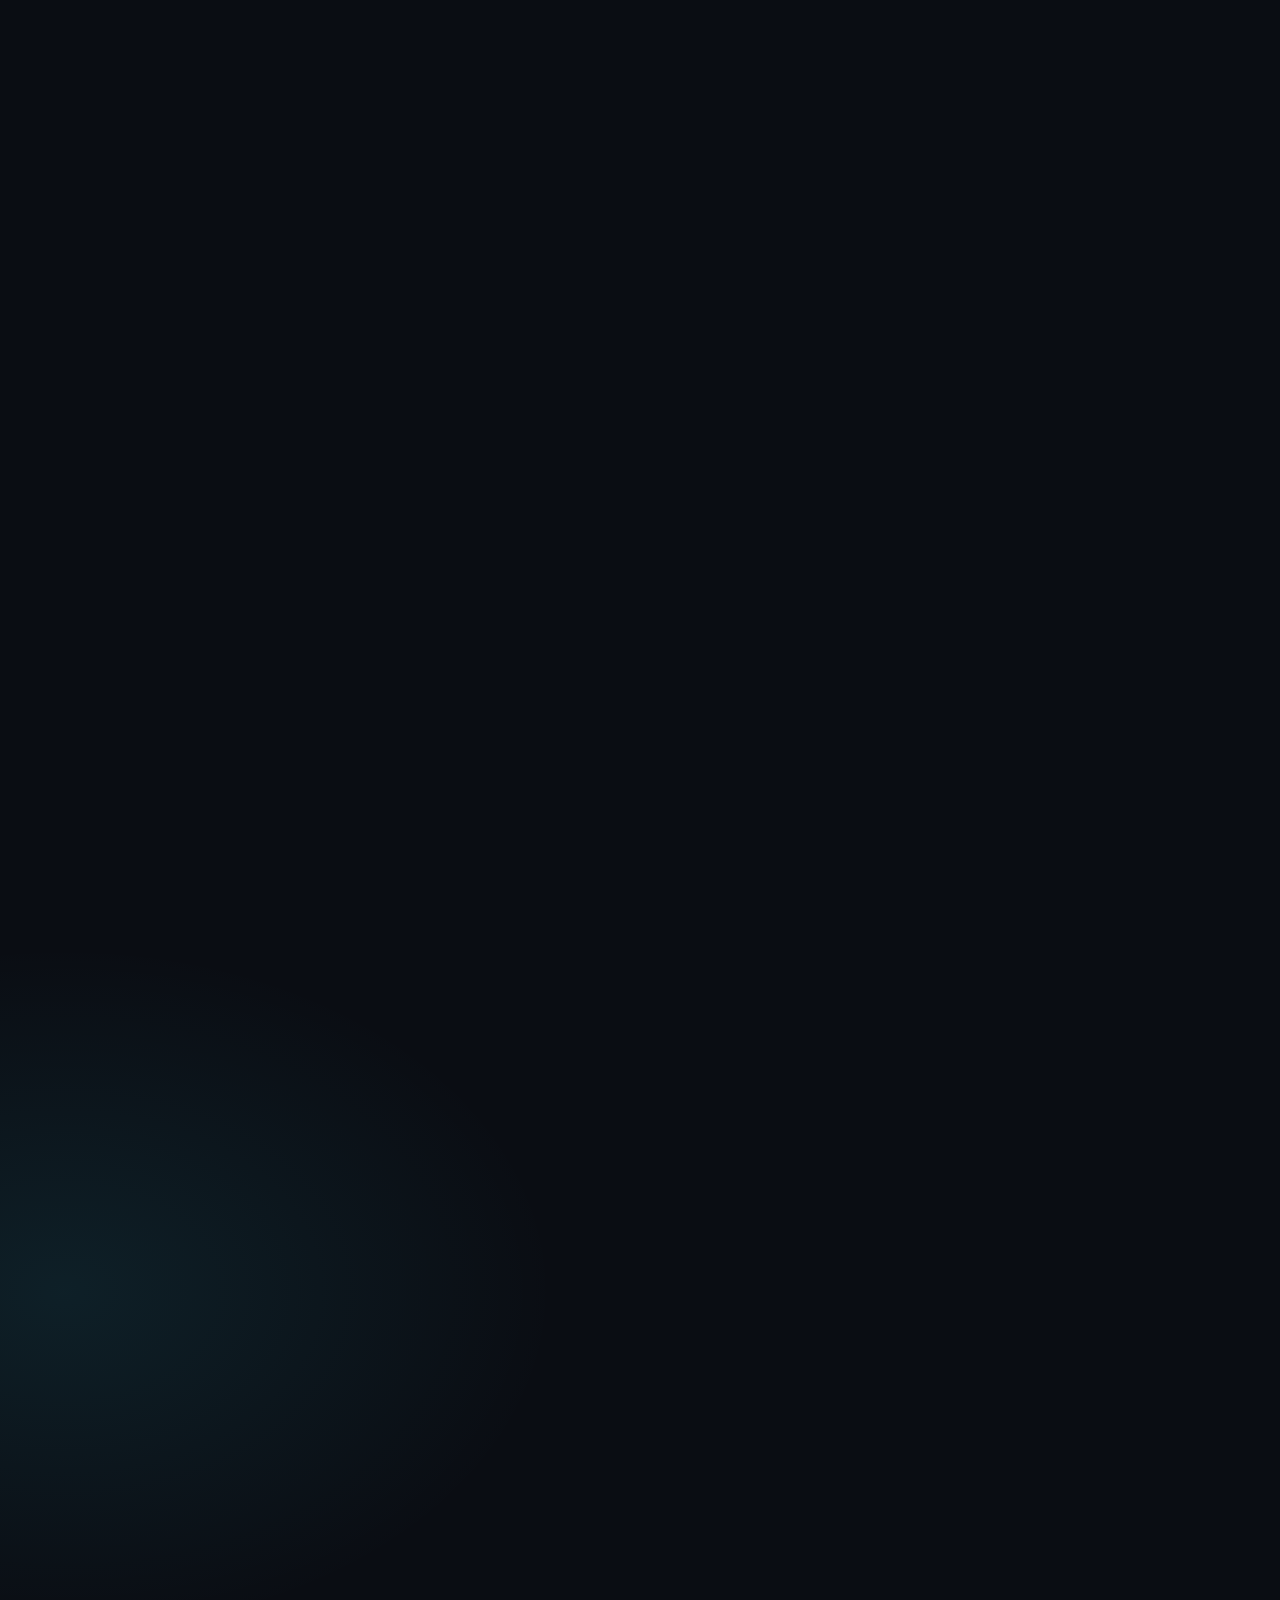
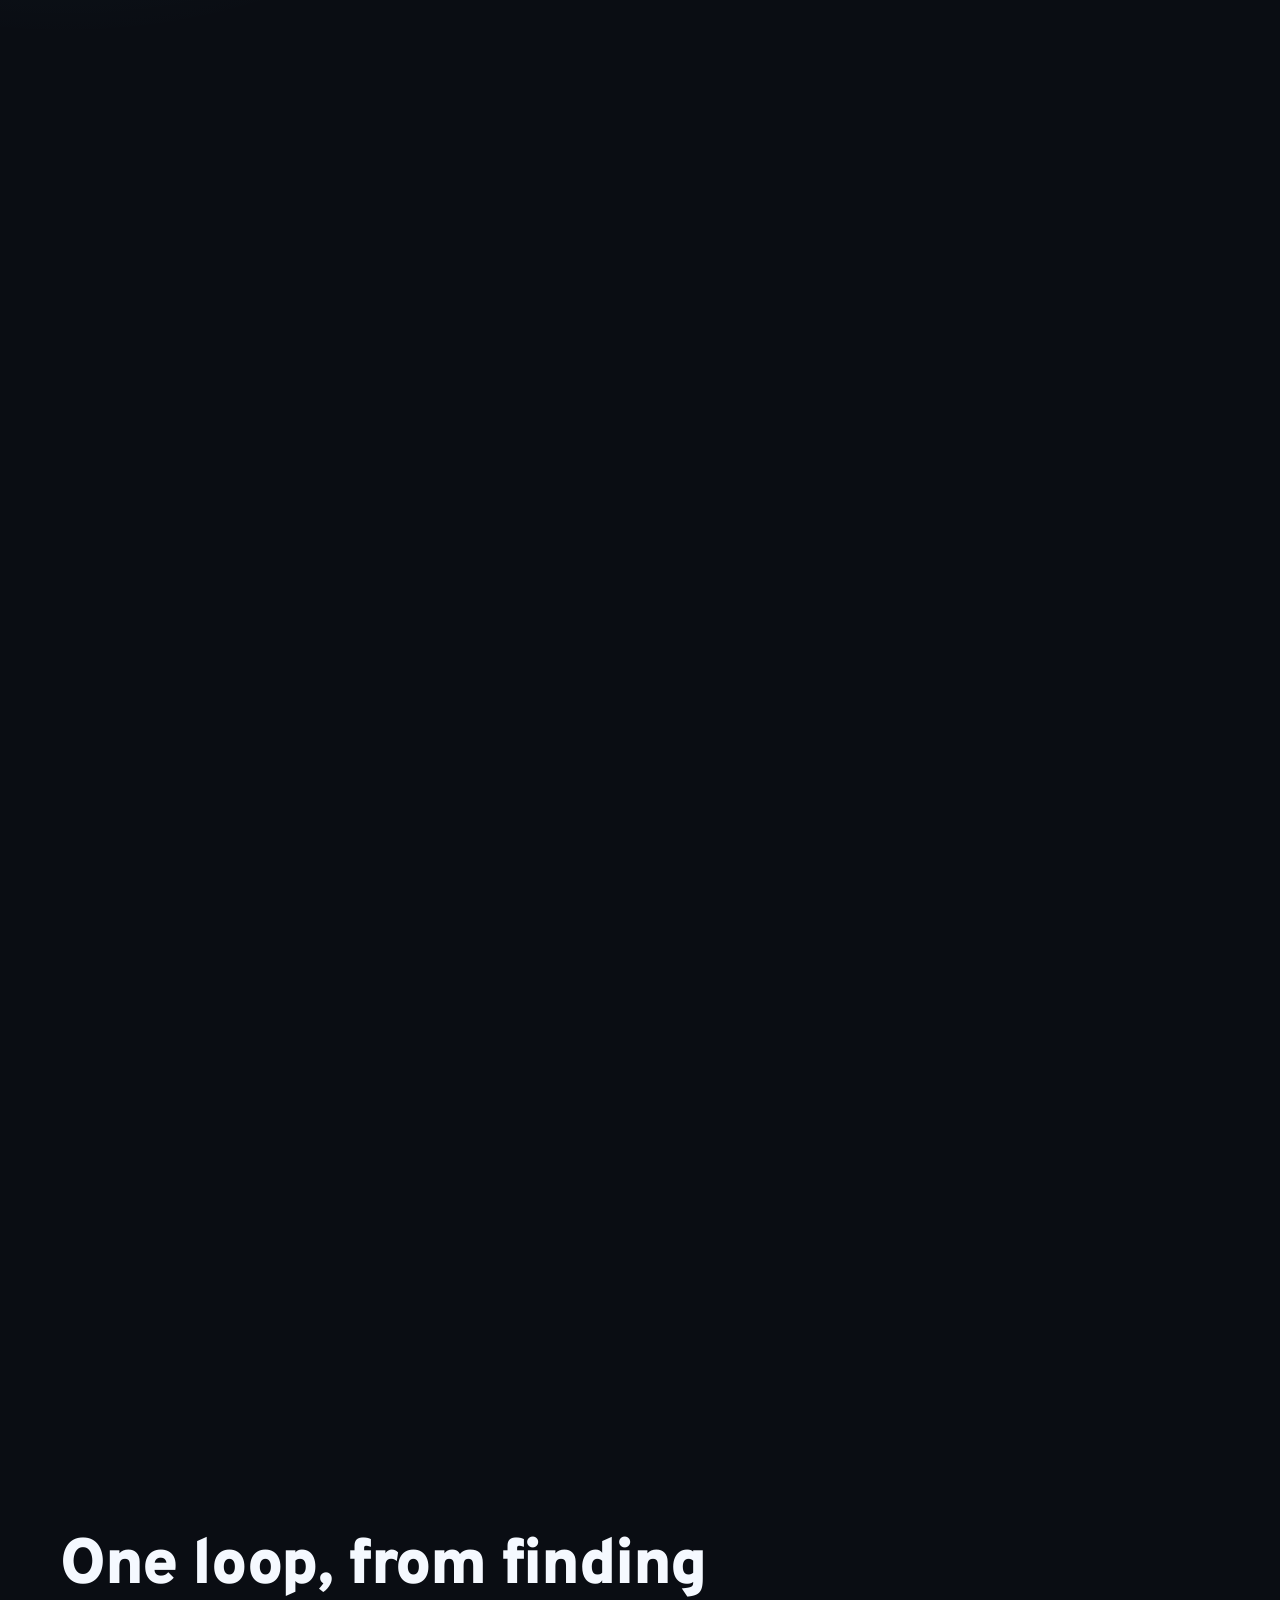
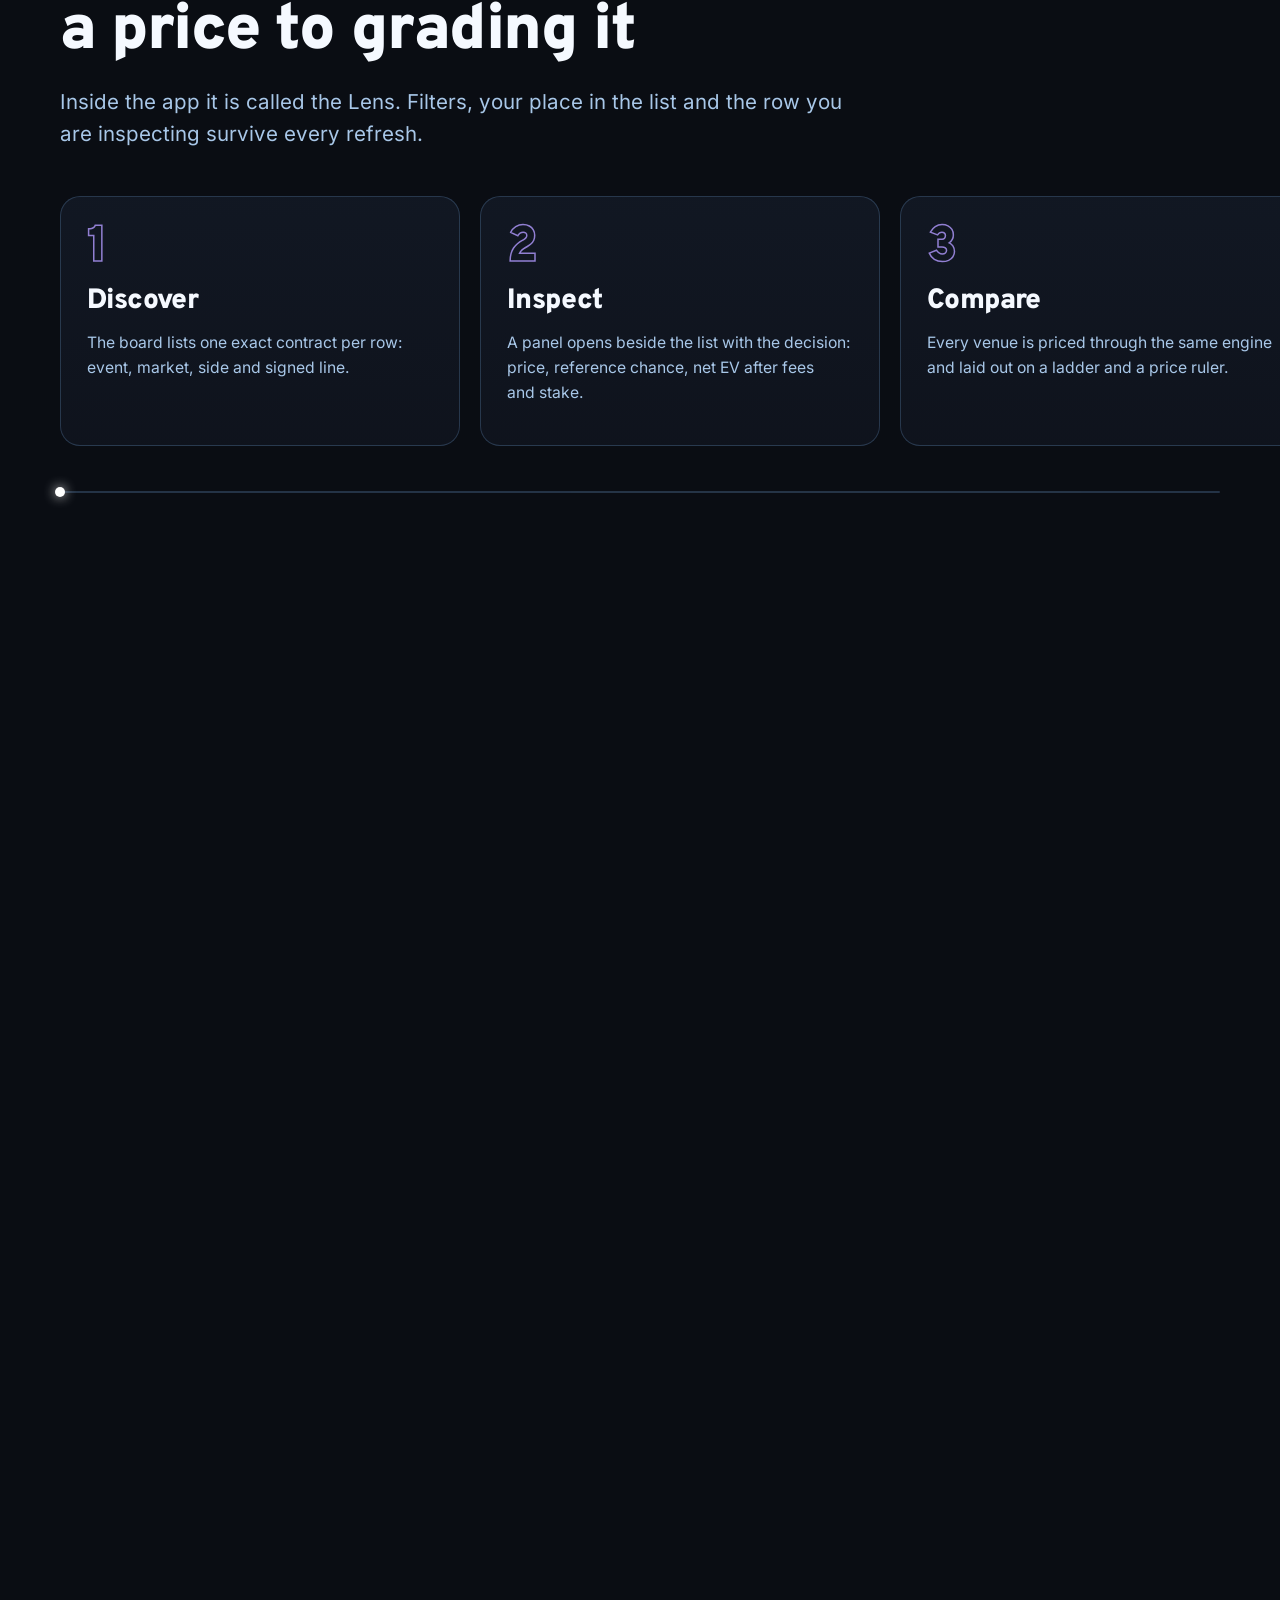
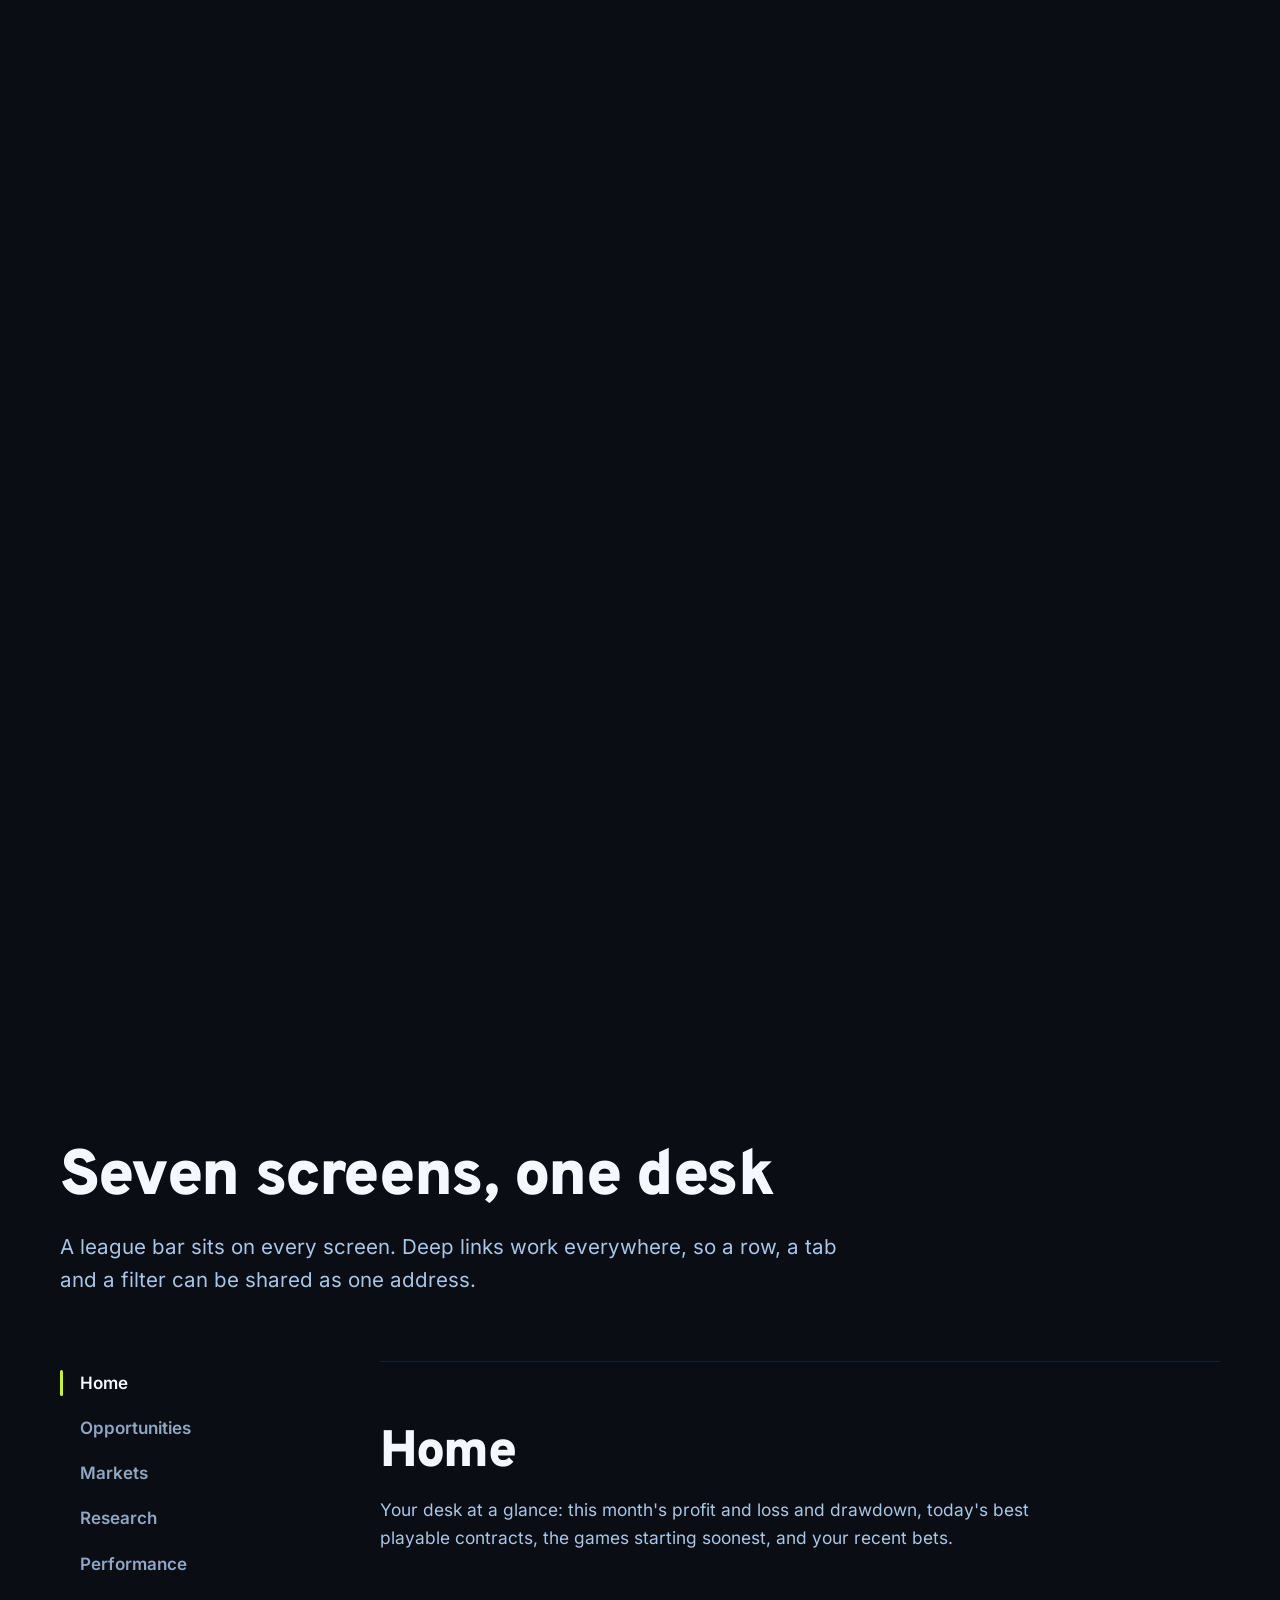
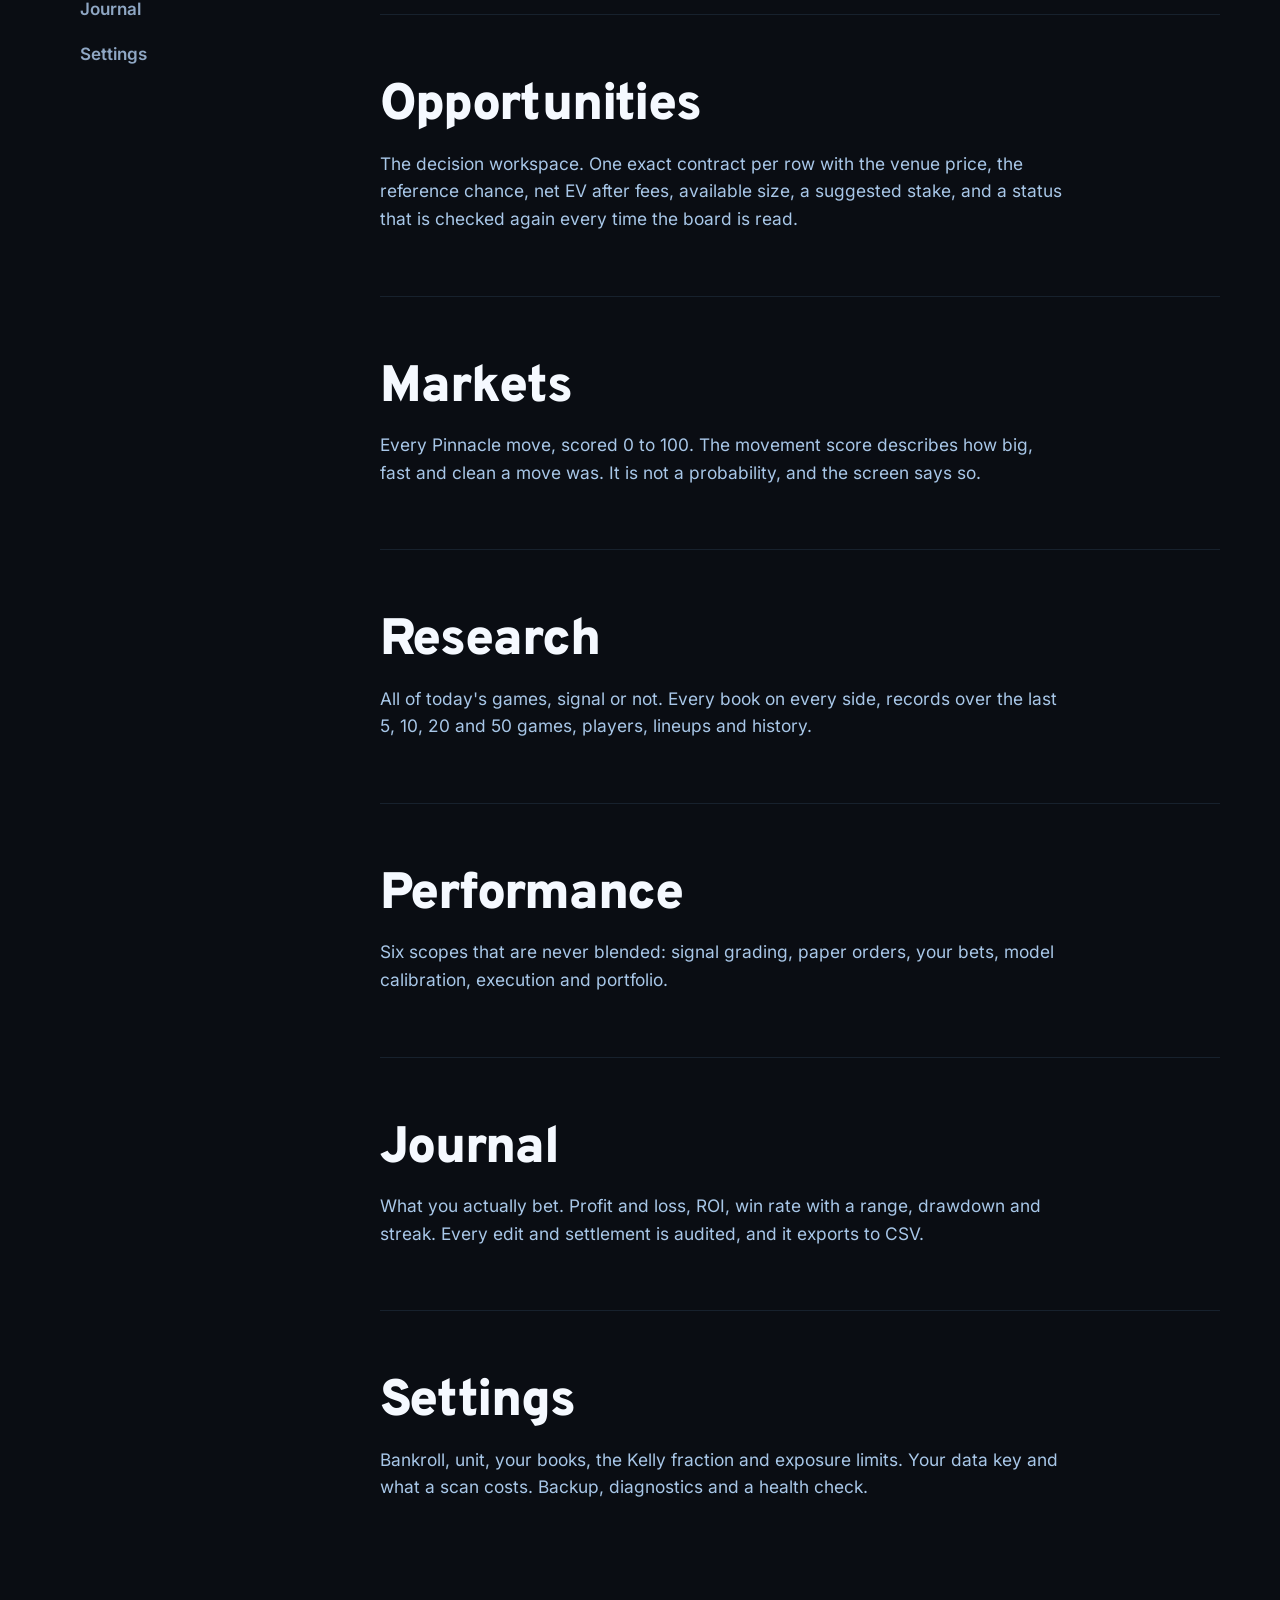
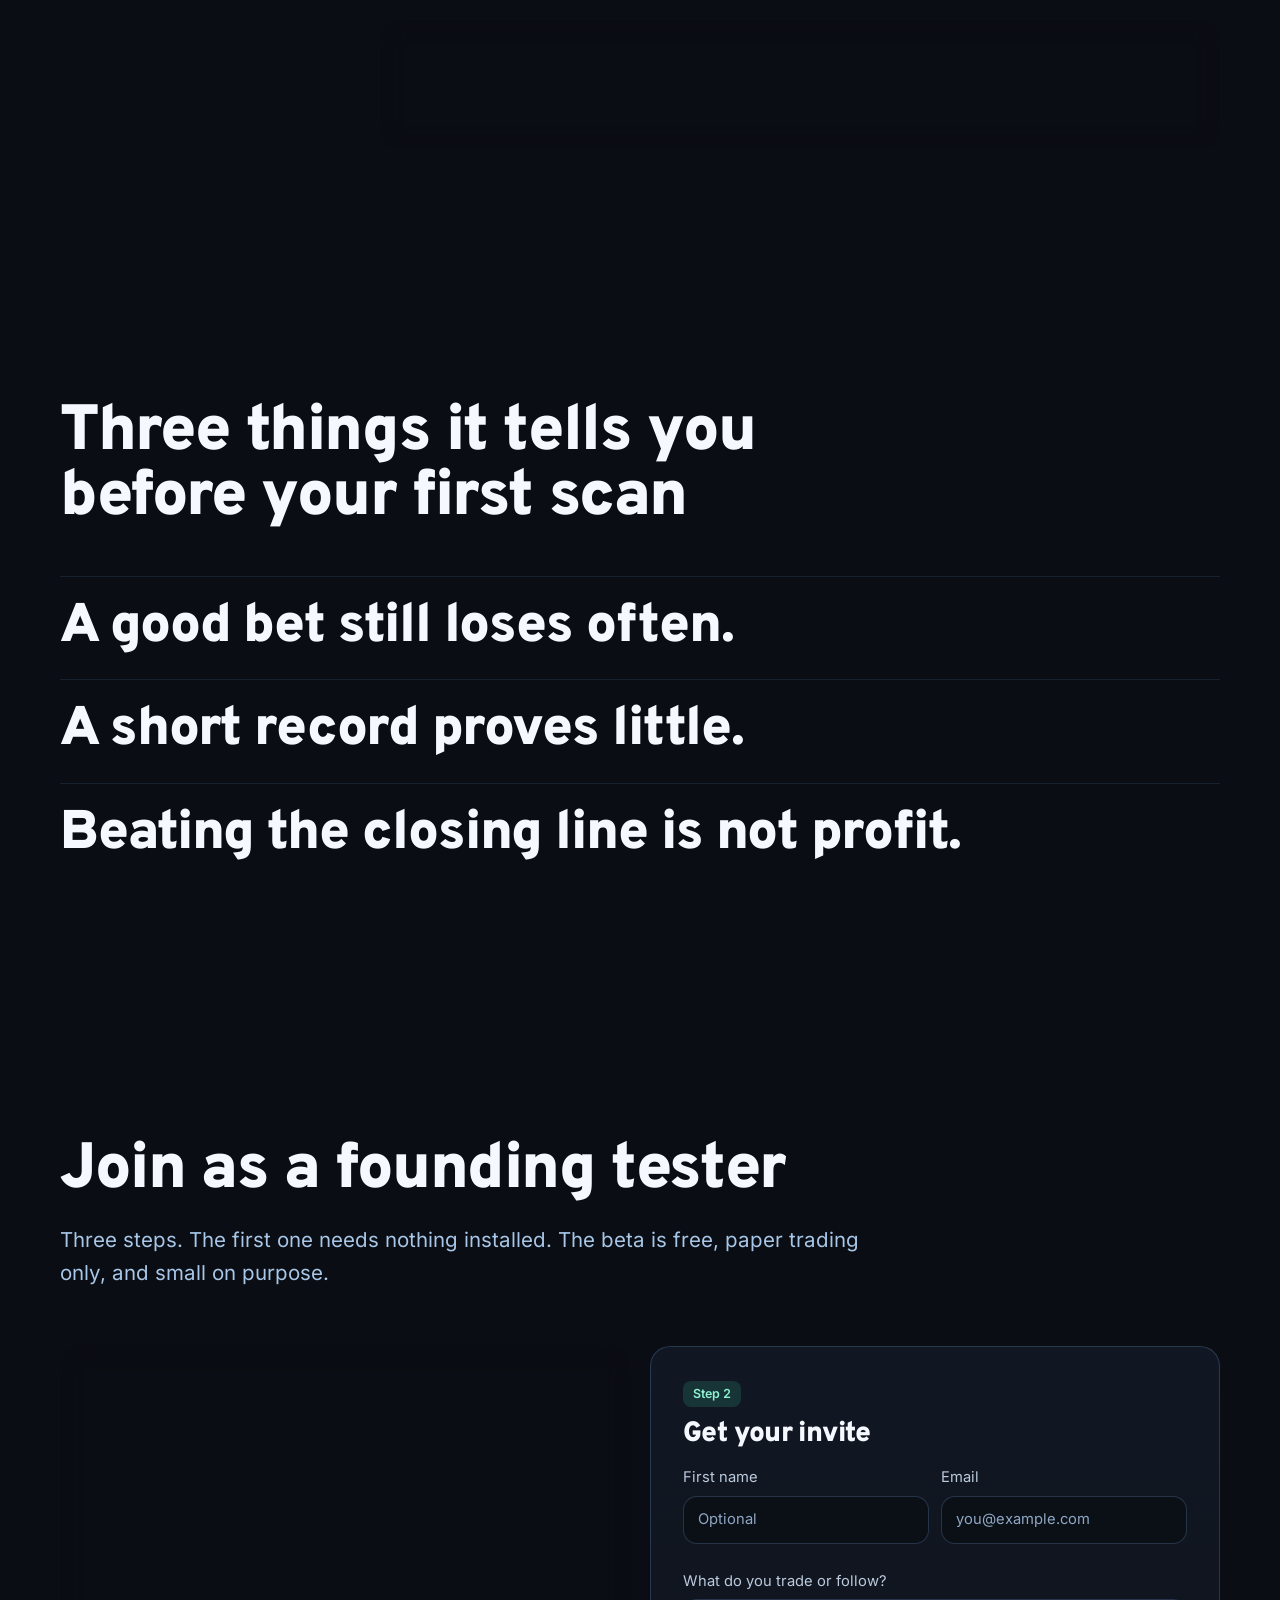
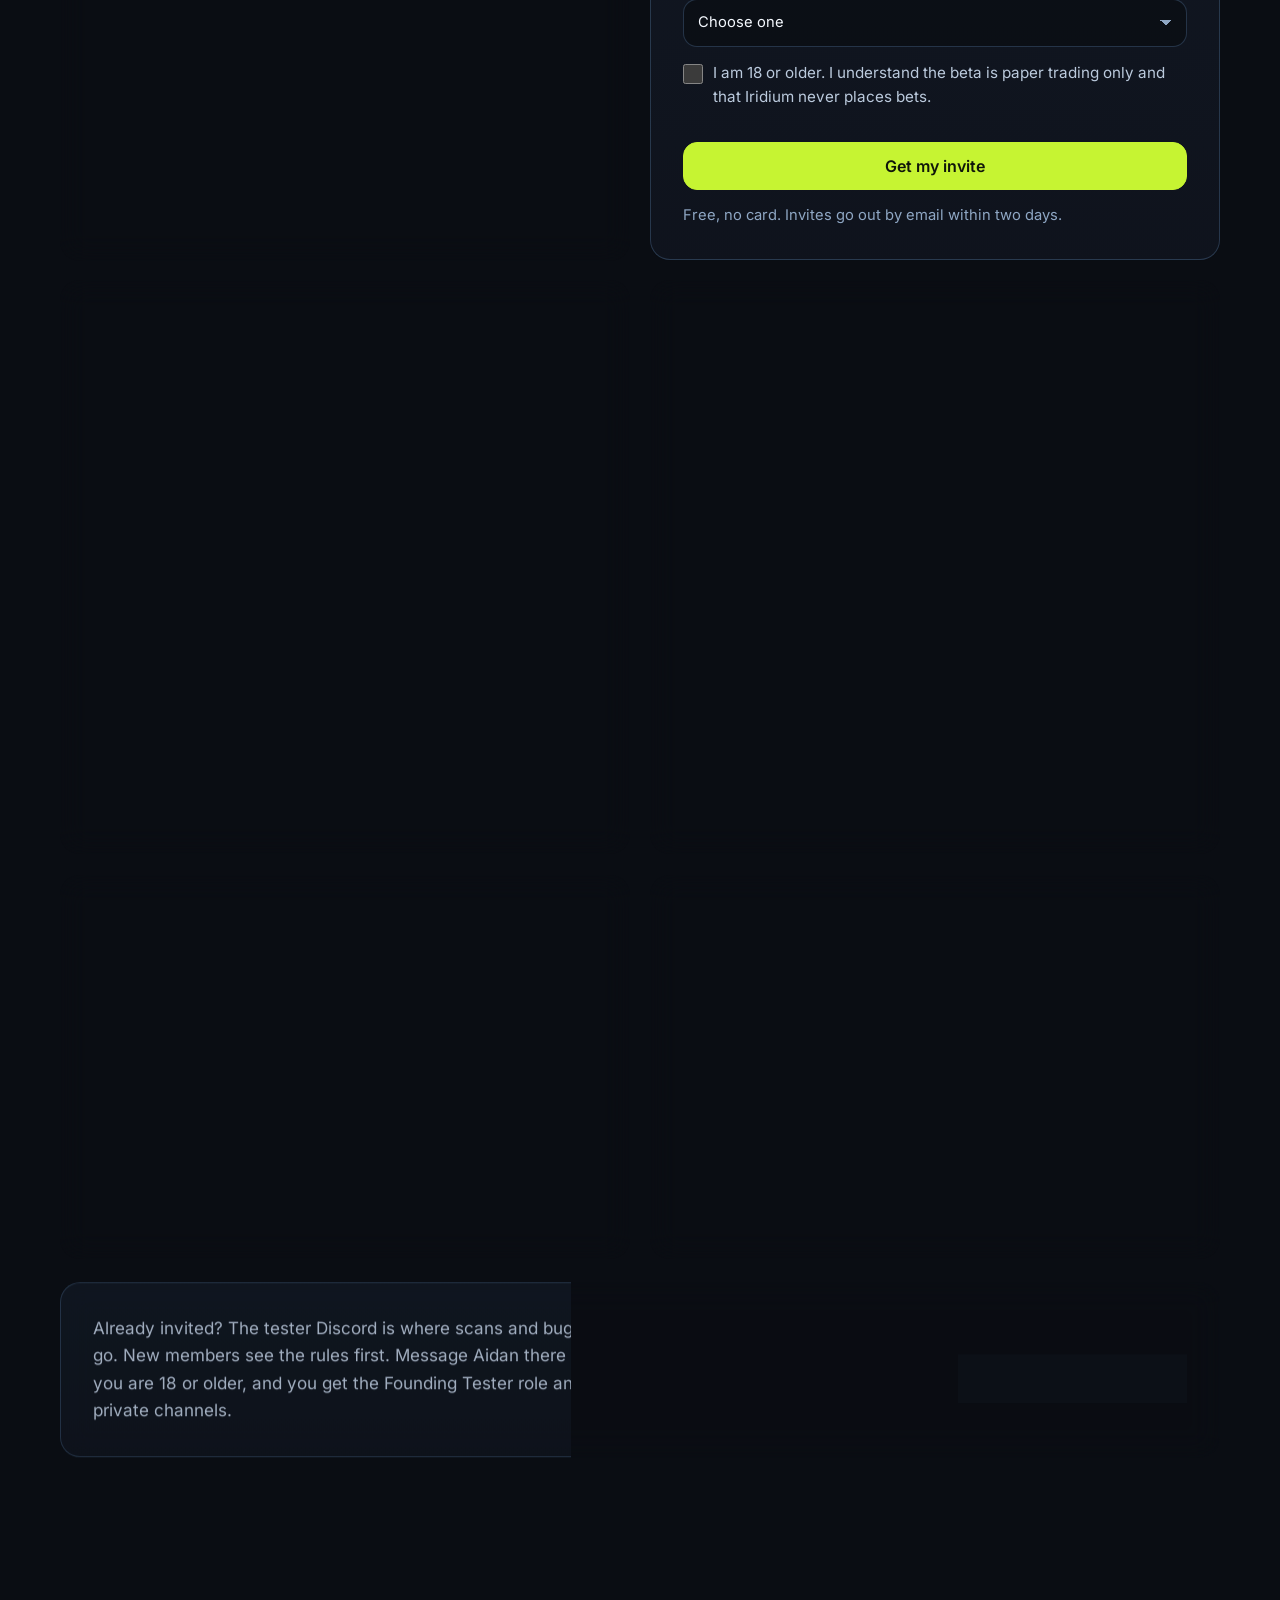
==== commit 6f6e67c0: "Merge PR #2: site 0.11.0 version and test count Site: 0.11.0 version and test count, drop the unsour" ====
--- a/index.html
+++ b/index.html
@@ -322,7 +322,7 @@
     </div>
     <div class="facts up" style="--i:4">
       <span class="chip good">Demo runs in your browser, nothing to install</span>
-      <span class="chip">Version 0.10.0</span>
+      <span class="chip">Version 0.11.0</span>
       <span class="chip">Free private beta</span>
       <span class="chip">Paper trading only</span>
     </div>
@@ -445,7 +445,7 @@
           <p class="msg" aria-live="polite">Free, no card. Invites go out by email within two days.</p>
         </form>
       </div>
-      <div class="card rv" style="--i:2"><span class="chip">Step 3</span><h3>Install when the invite arrives, about 20 minutes</h3>
+      <div class="card rv" style="--i:2"><span class="chip">Step 3</span><h3>Install when the invite arrives</h3>
         <ol class="list">
           <li>Install Python 3.10 or newer on Windows 10 or newer. Nothing else is downloaded. The beta is tested on Windows only.</li>
           <li>Unzip the Iridium folder from your invite email and check that its SHA-256 matches.</li>
@@ -499,7 +499,7 @@
     <p class="rv" style="--i:2;margin-top:18px">The problem: recreational bettors are shown prices that quietly give the edge back. A line with no size behind it. A prediction-market contract whose fee and tie rule change the payoff. A closing-line number that compares two different lines. Most tools show stats or an EV figure. Few show the fee-adjusted cost at a real size, and fewer grade their own recommendations in a way the user can audit.</p></div>
 
     <div class="quad" data-view>
-      <div class="card rv" style="--i:0"><h3>Built</h3><p class="note">In the 0.10.0 source today</p>
+      <div class="card rv" style="--i:0"><h3>Built</h3><p class="note">In the 0.11.0 source today</p>
         <ul class="list">
           <li>One exact contract per row. Quotes on another line or tie rule are never compared.</li>
           <li>Tie and push rules mapped to cash flows. An unknown settlement rule blocks the stake.</li>
@@ -512,7 +512,7 @@
       </div>
       <div class="card rv" style="--i:1"><h3>Measured</h3><p class="note">On the demo dataset, in the QA container</p>
         <div class="nums">
-          <div><b class="num" data-view data-to="126">126</b><span>automated tests pass</span></div>
+          <div><b class="num" data-view data-to="256">256</b><span>automated tests pass</span></div>
           <div><b class="num" data-view data-to="95">95</b><span>browser interaction checks pass</span></div>
           <div><b class="num" data-view data-to="0.14" data-dec="2" data-suf=" s">0.14 s</b><span>to a usable Home screen</span></div>
           <div><b class="num" data-view data-to="58">58</b><span>colour pairs checked against WCAG 2.2 AA</span></div>
@@ -549,7 +549,7 @@
 
     <div class="plain" data-view>
       <div class="card rv" style="--i:0"><h4>Pricing</h4><p>Free during the beta. There is no public price yet.</p></div>
-      <div class="card rv" style="--i:1"><h4>Company</h4><p>Founded and built by Aidan Sherlock. Version 0.10.0 is the first release to outside testers.</p></div>
+      <div class="card rv" style="--i:1"><h4>Company</h4><p>Founded and built by Aidan Sherlock. Version 0.10.0 was the first release to outside testers; 0.11.0 is the current build.</p></div>
       <div class="card rv" style="--i:2"><h4>Get in touch</h4><p>Message Iridium on <a href="https://www.linkedin.com/company/iridium-findtheedge" target="_blank" rel="noopener">LinkedIn</a> or on <a href="https://x.com/iridiumbet" target="_blank" rel="noopener">X (@iridiumbet)</a>, or join the Discord and ask for Aidan.</p></div>
     </div>
   </div>
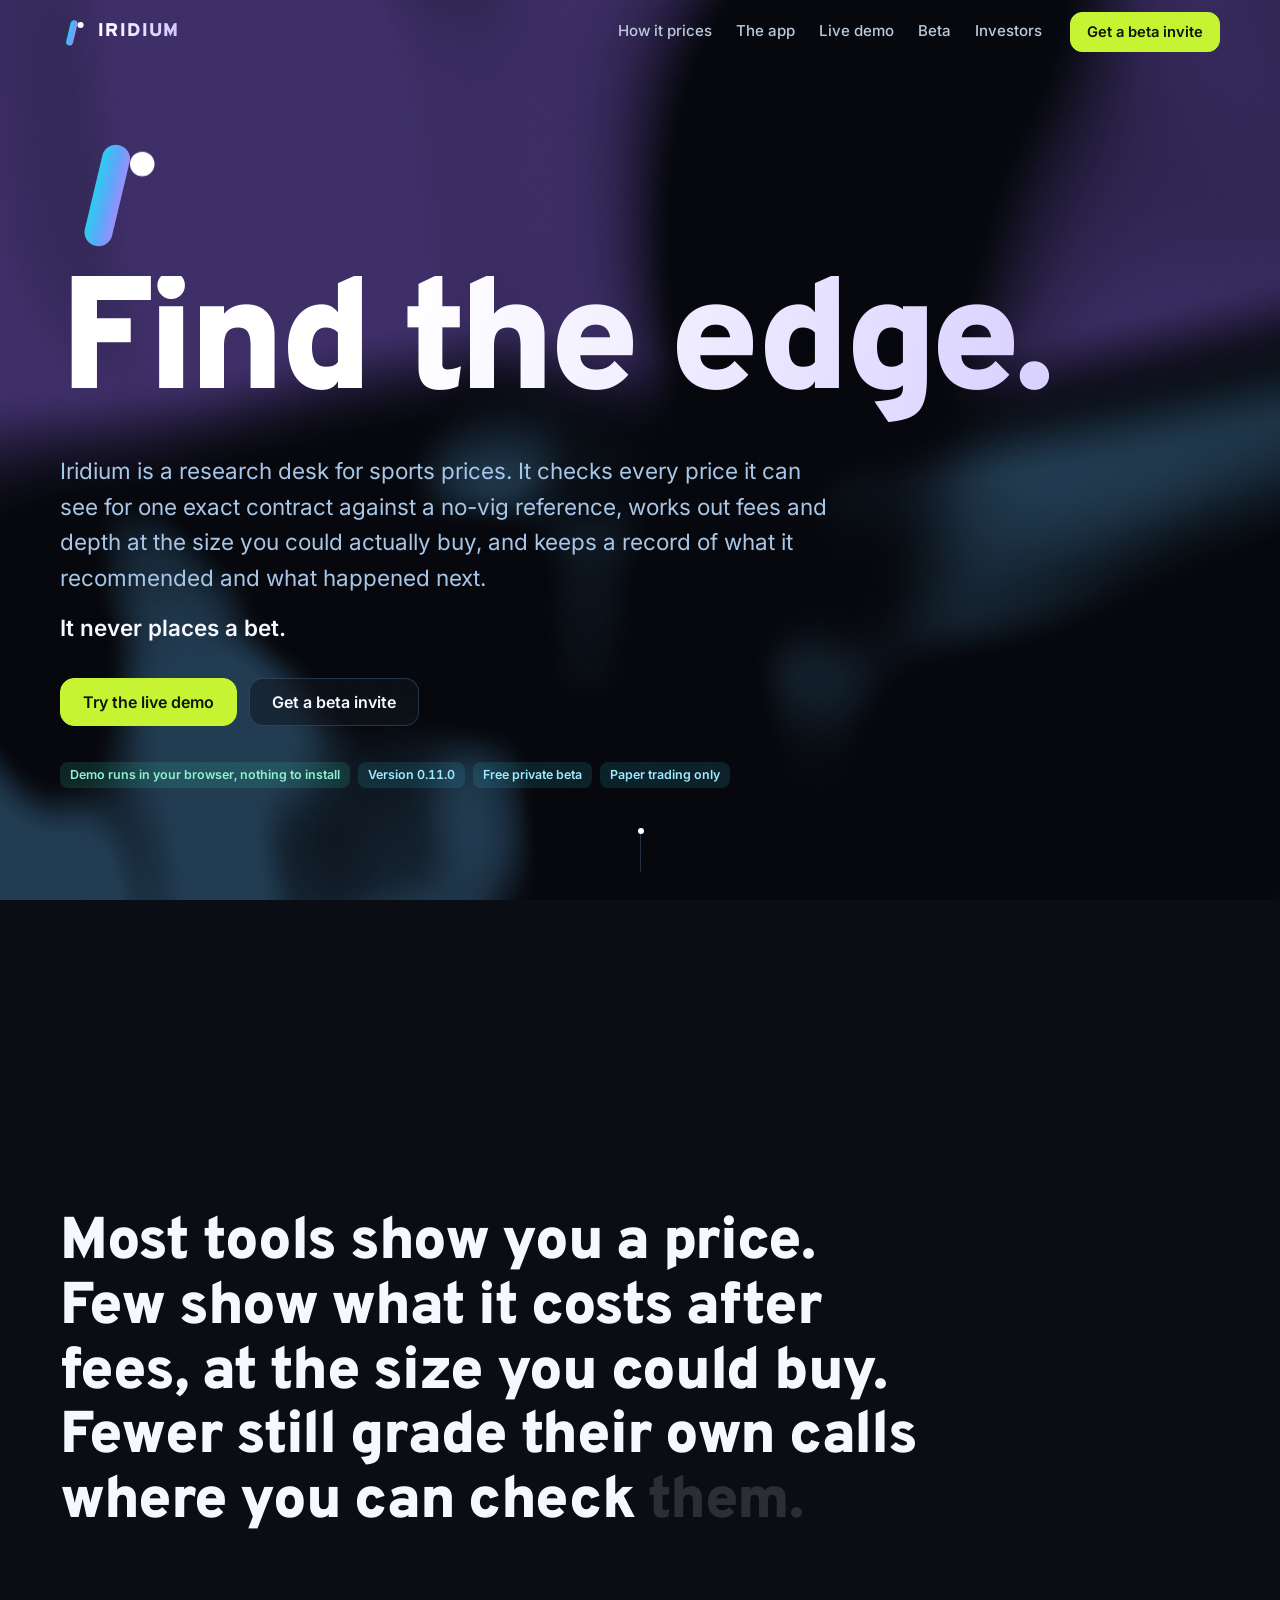
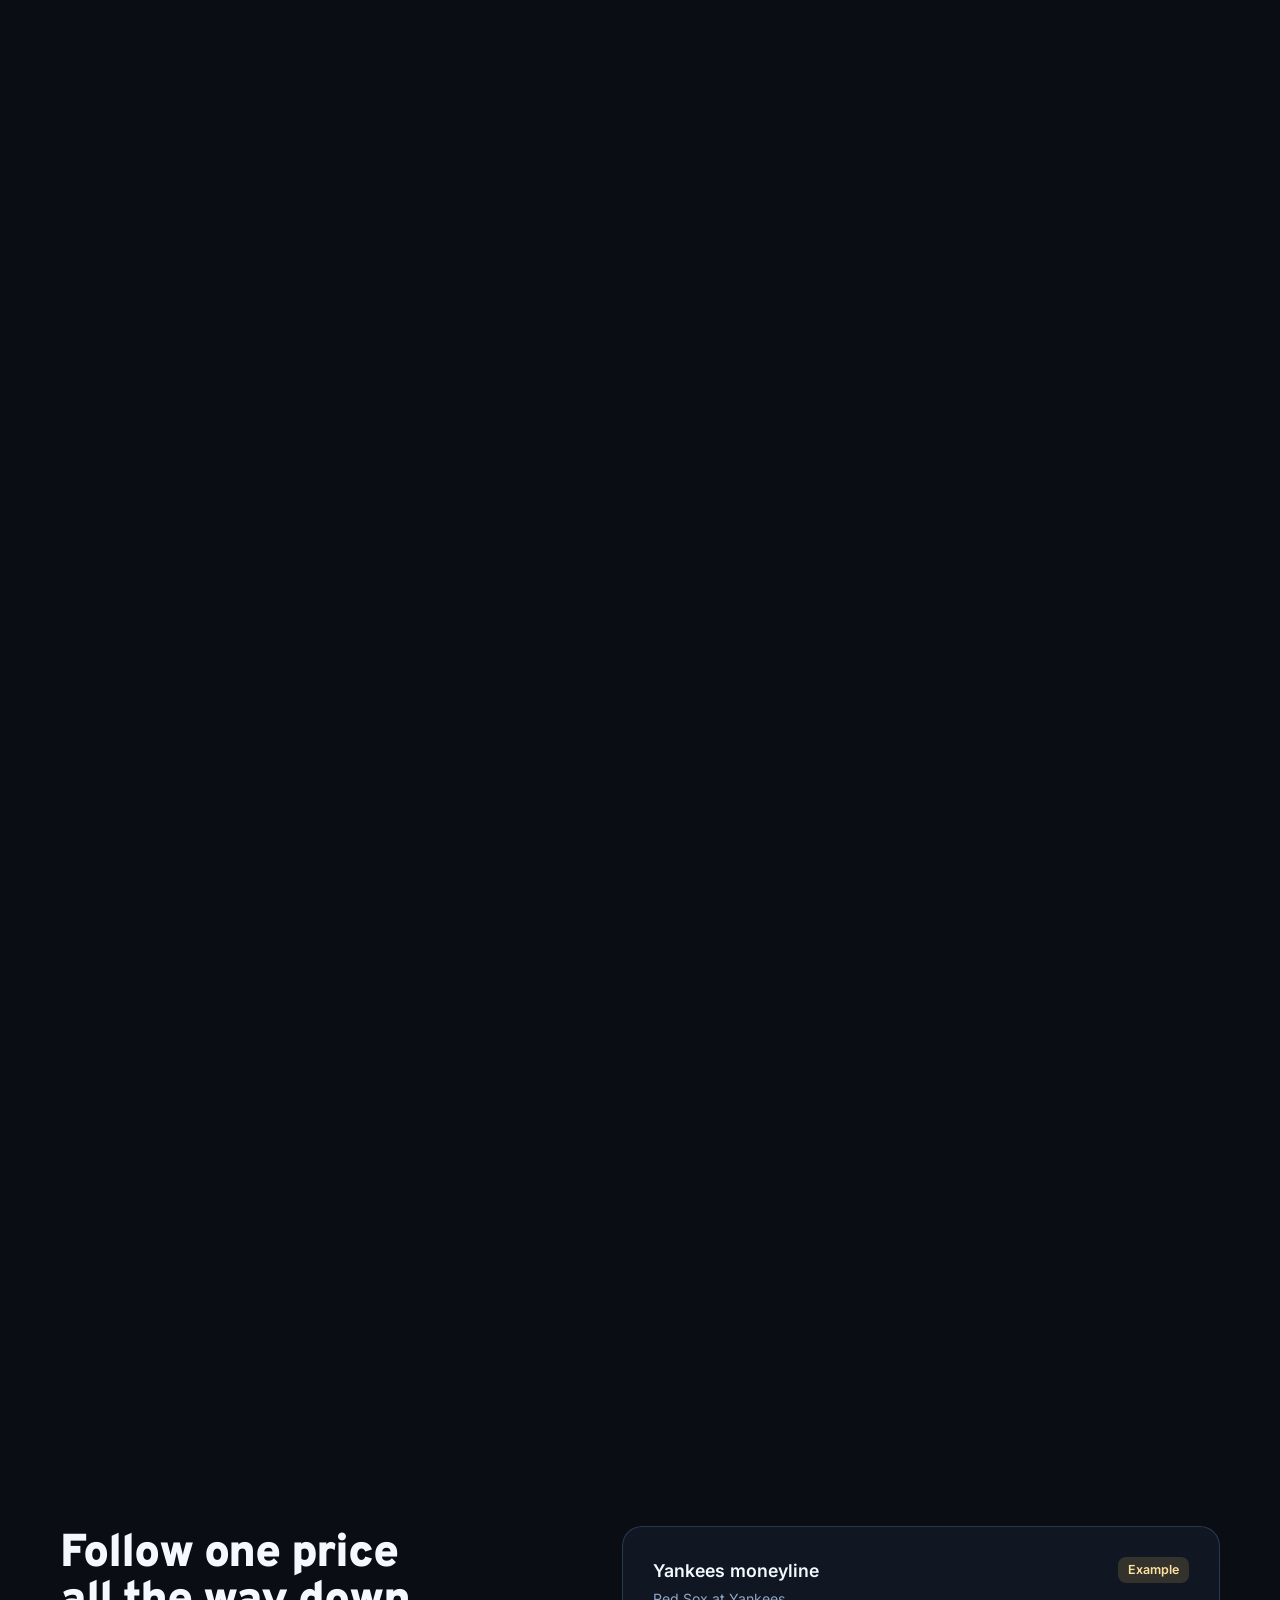
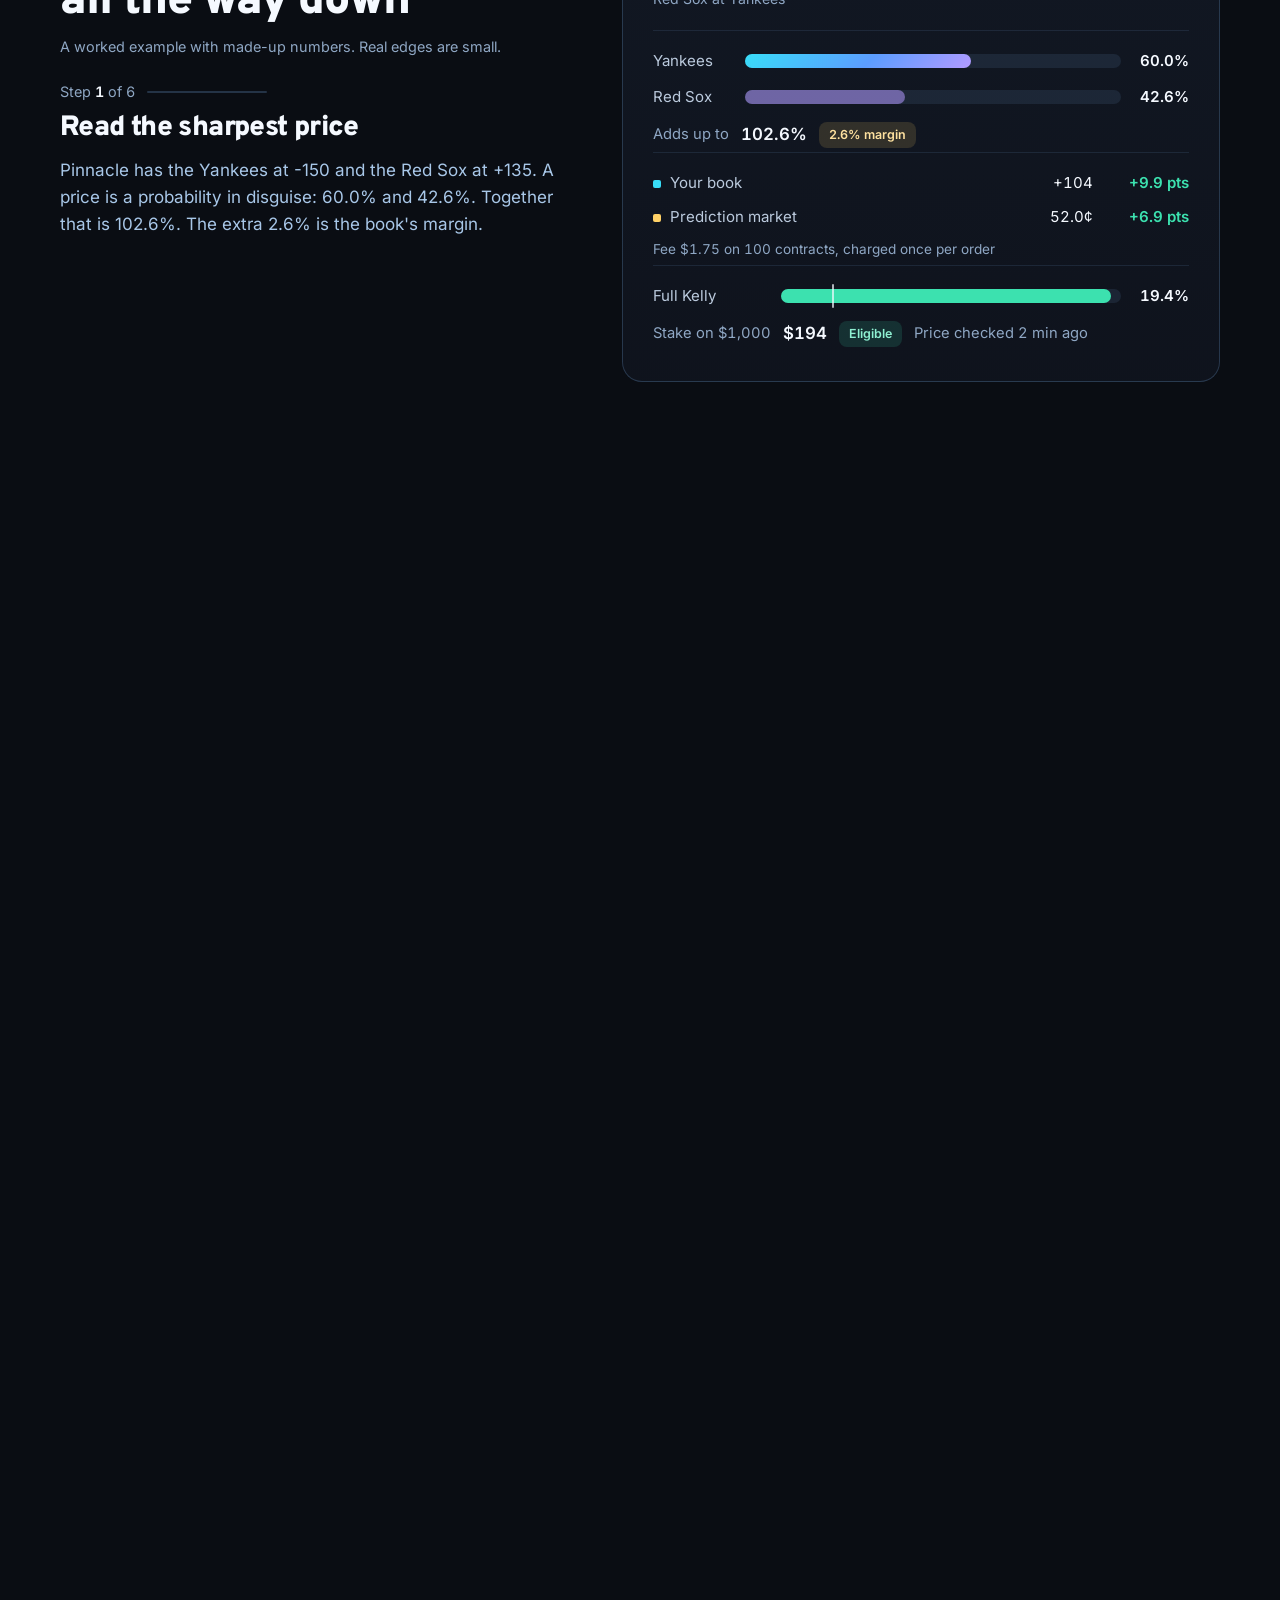
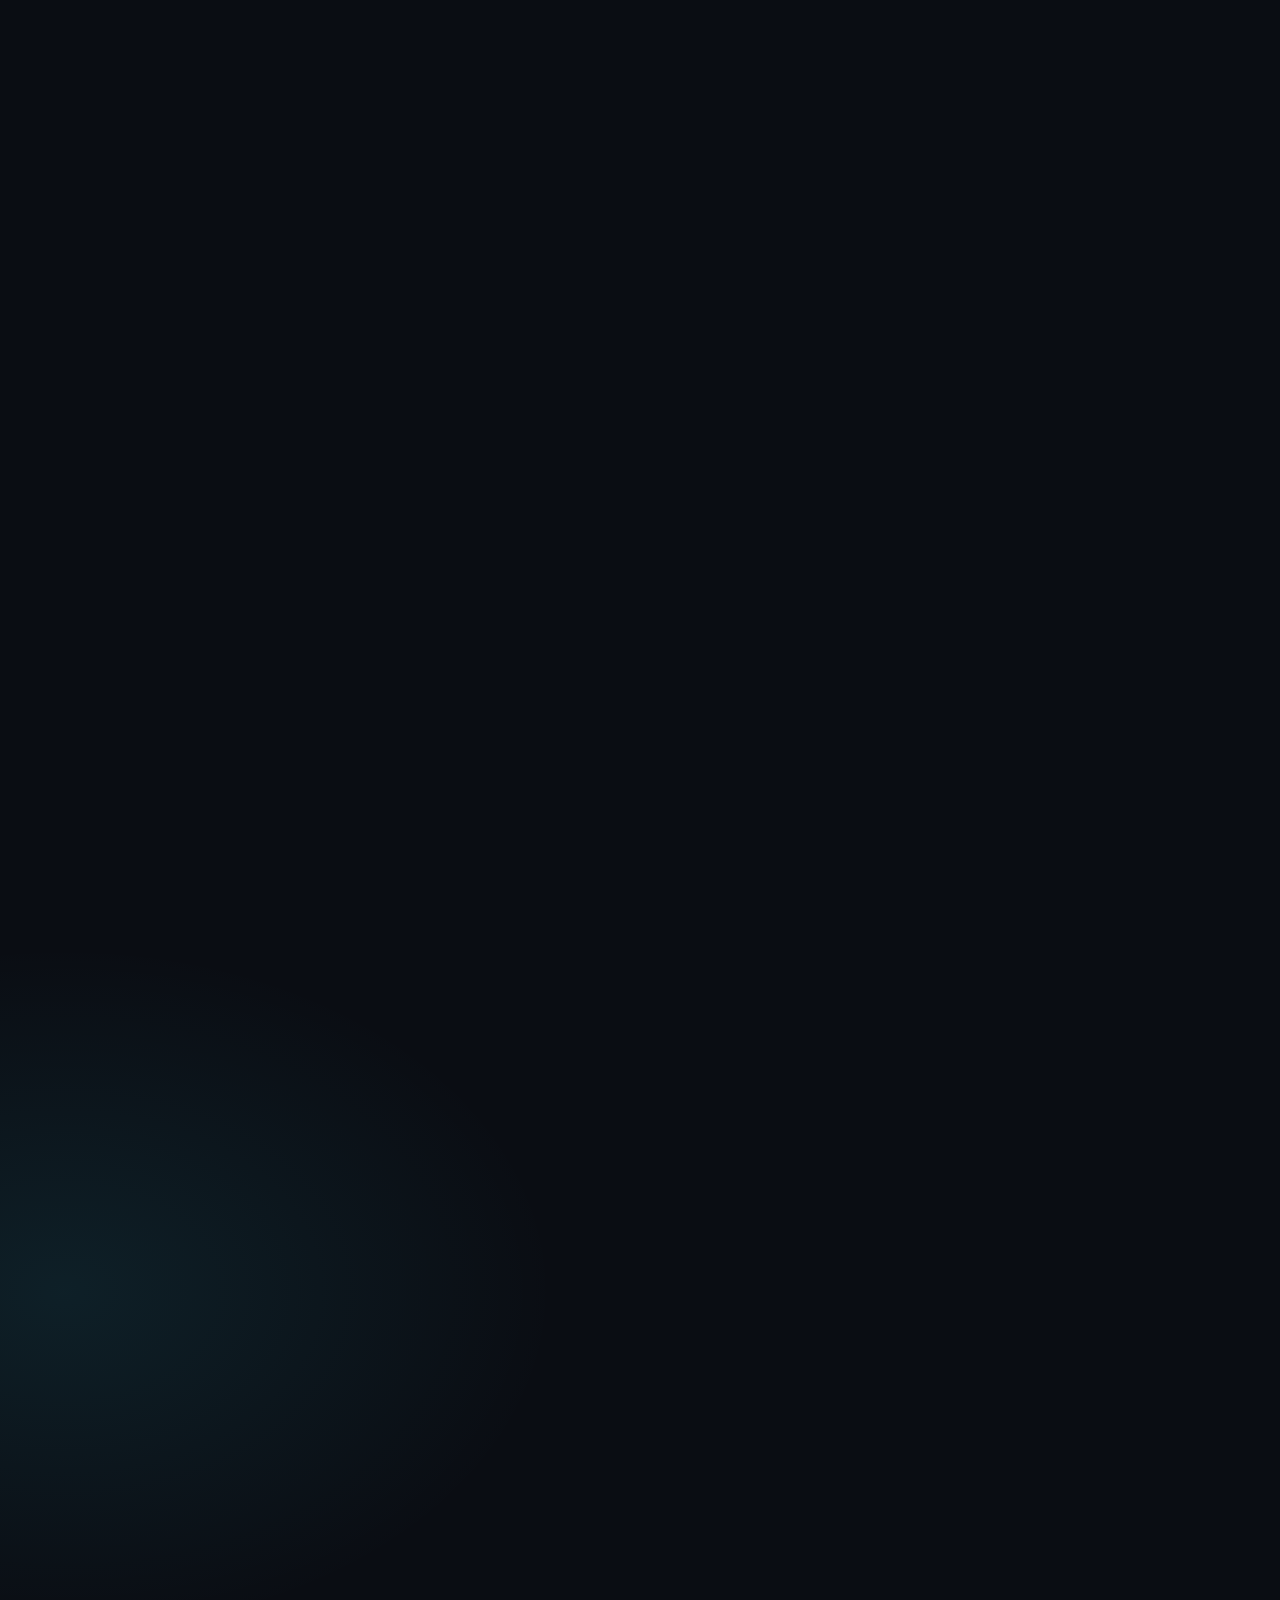
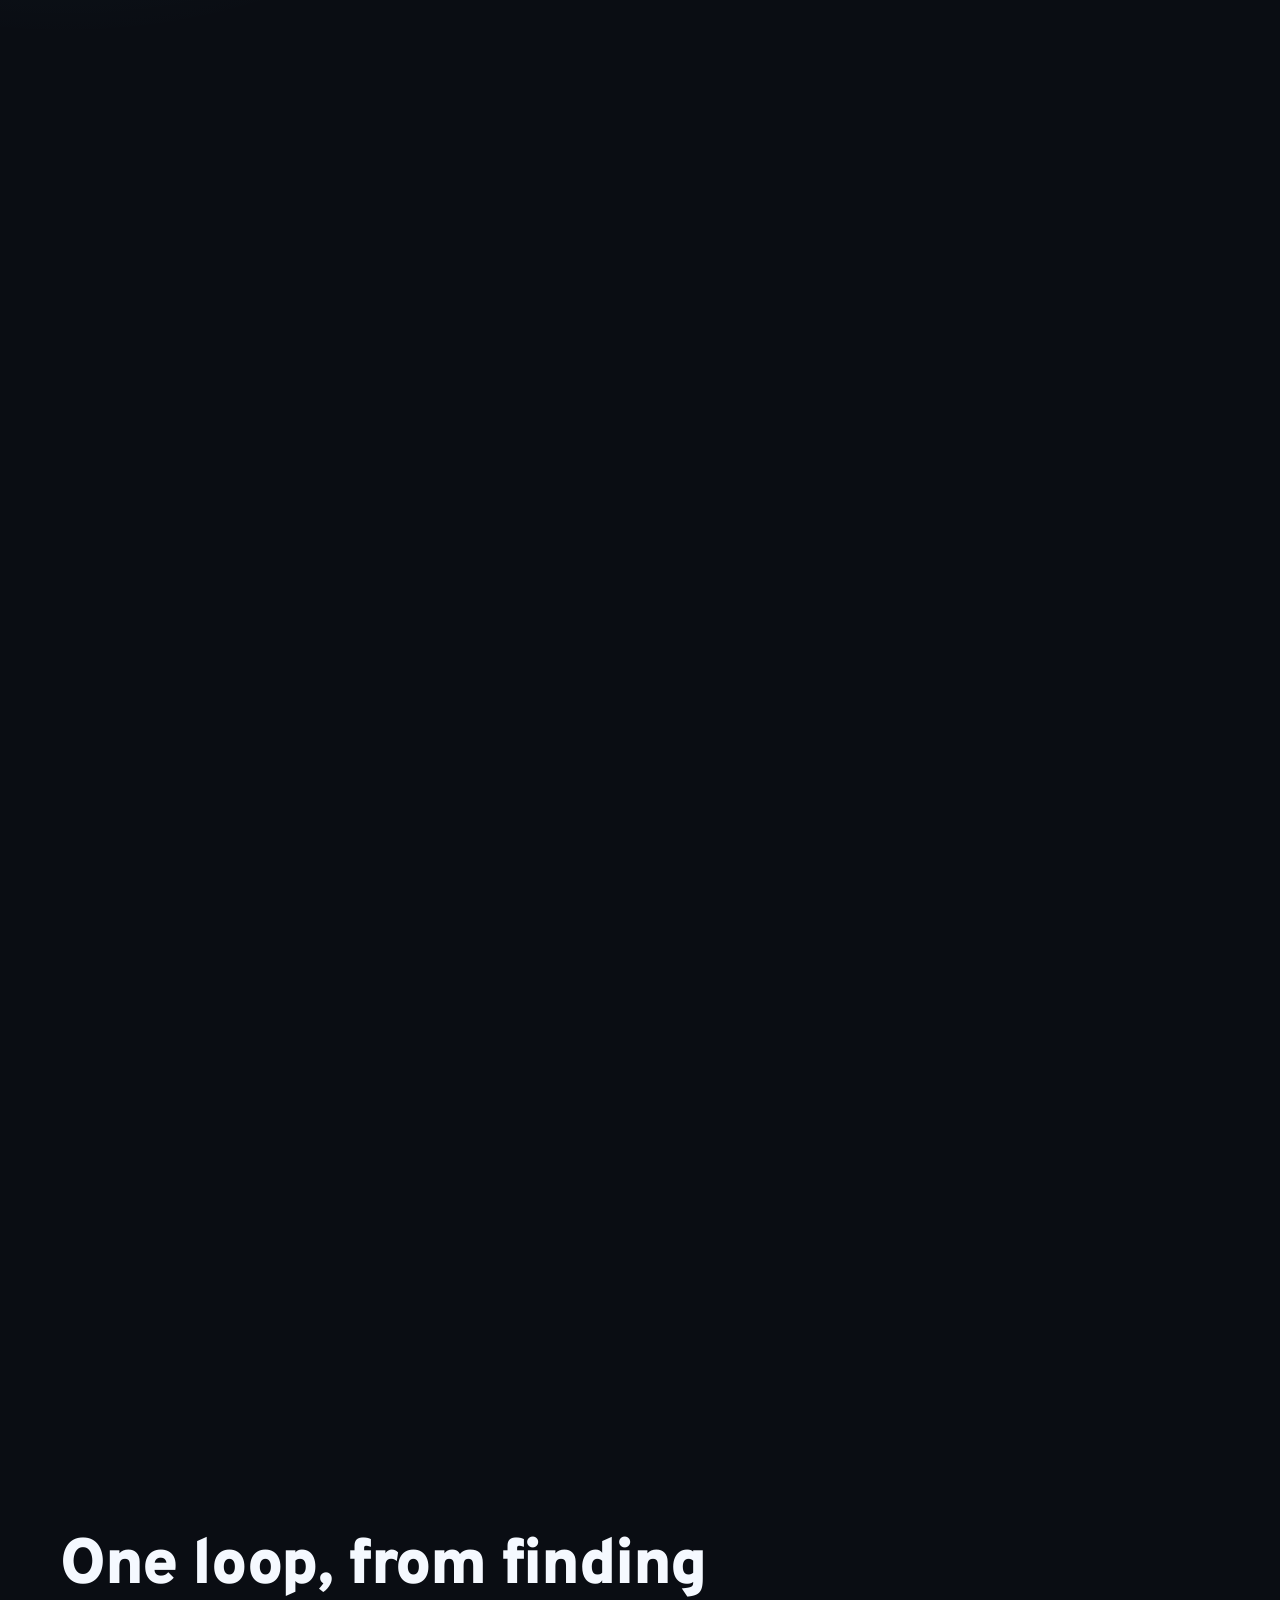
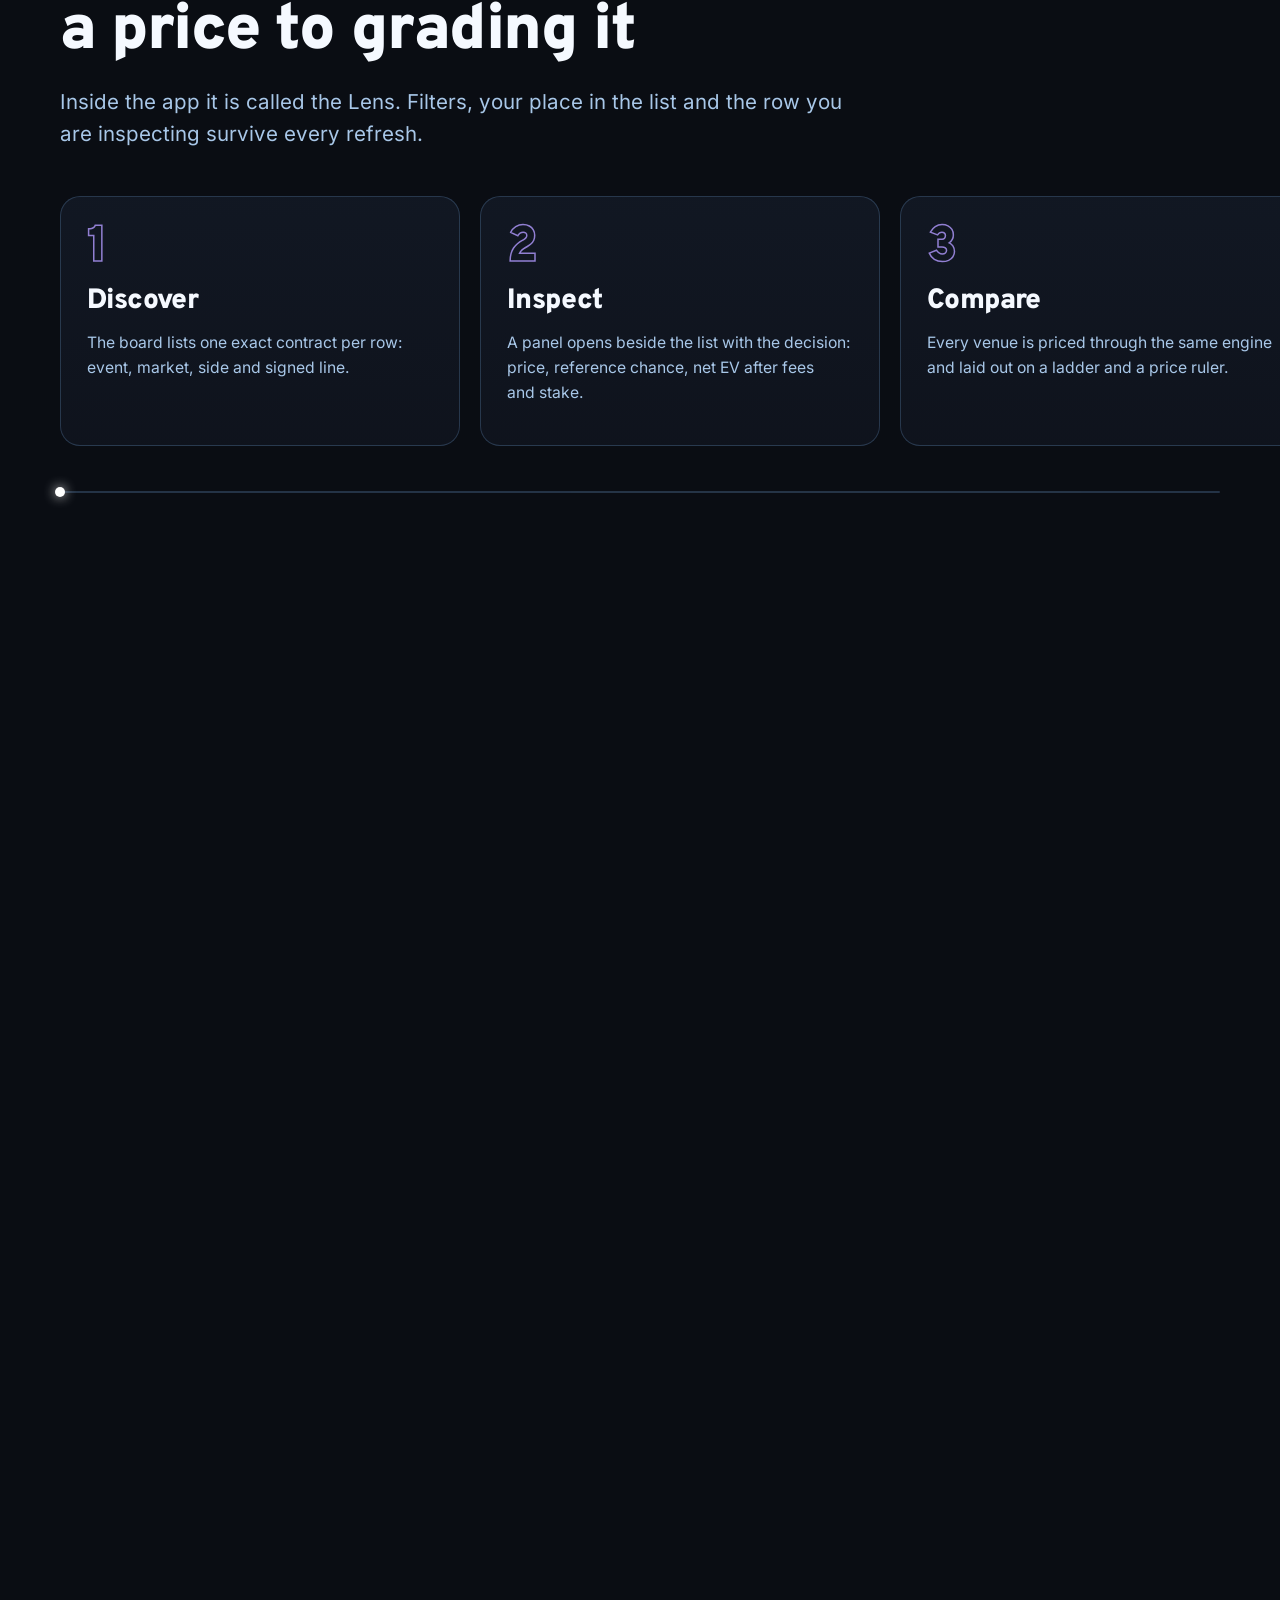
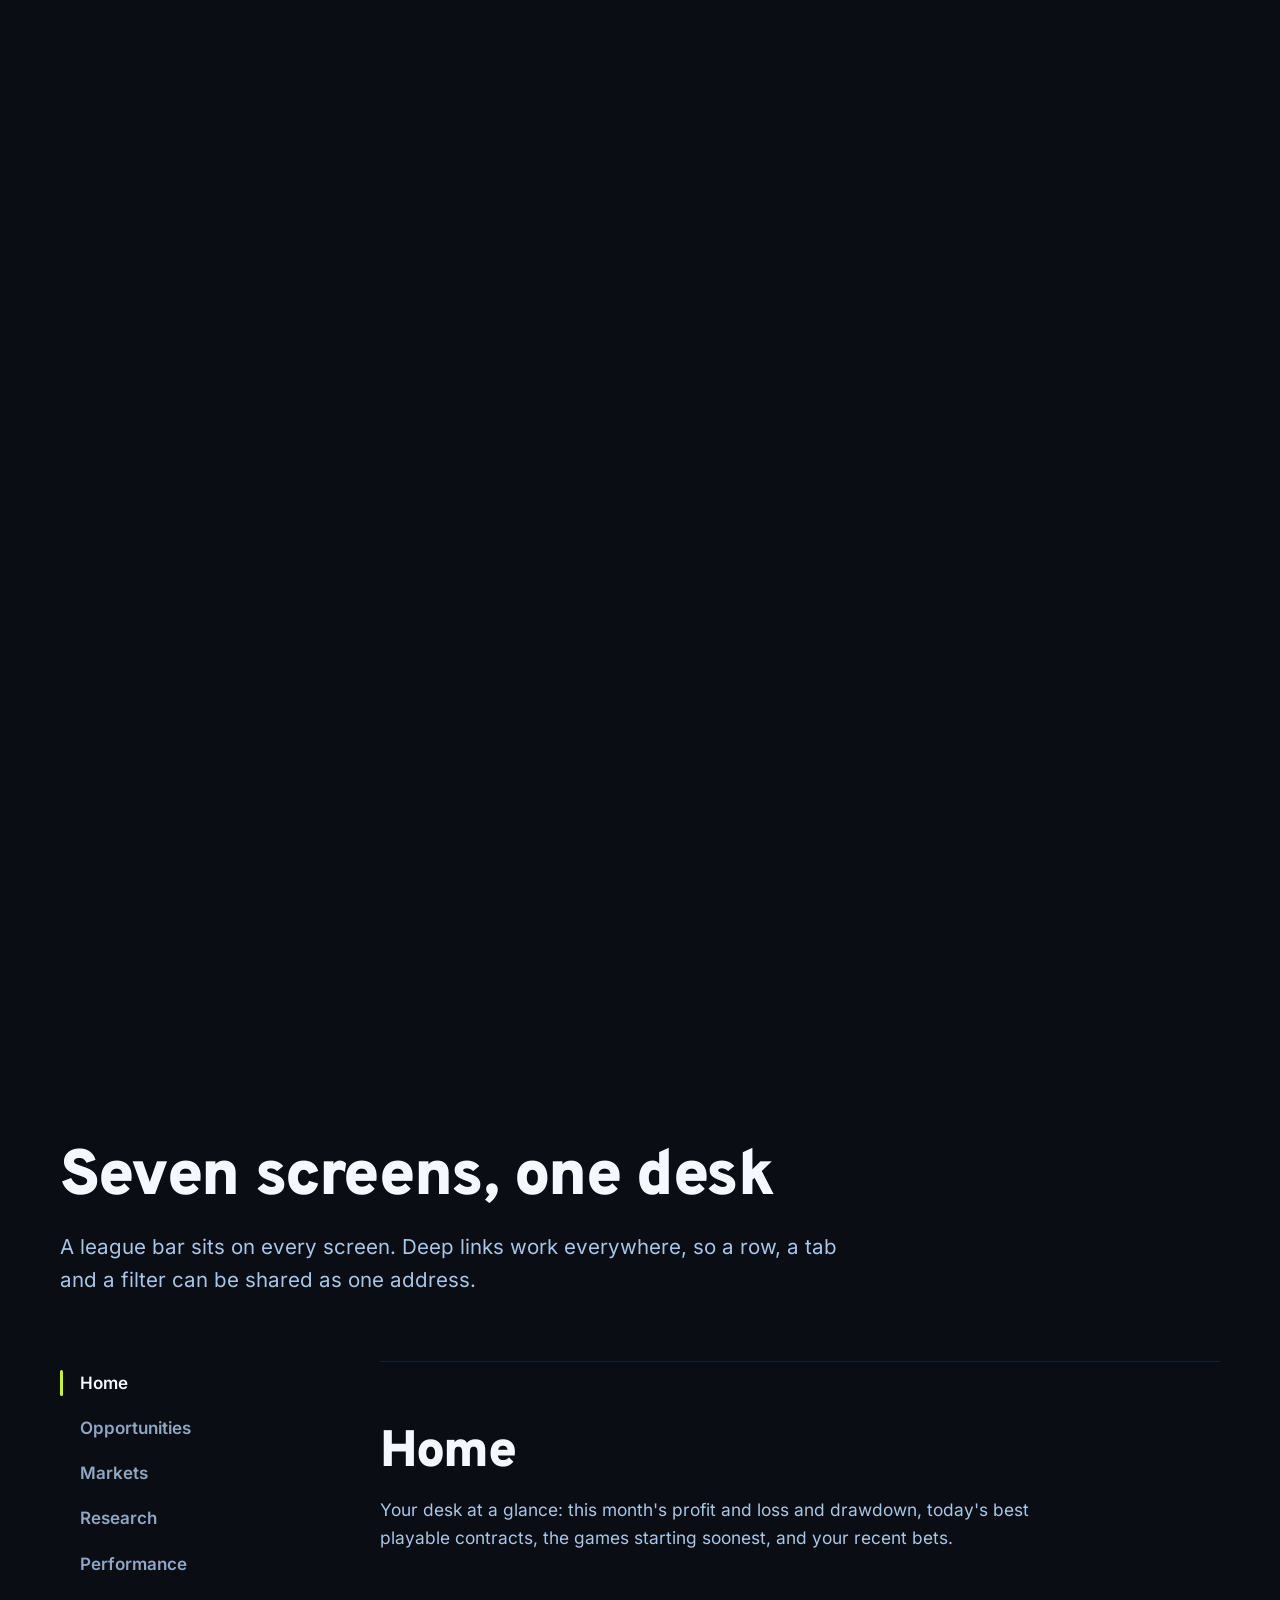
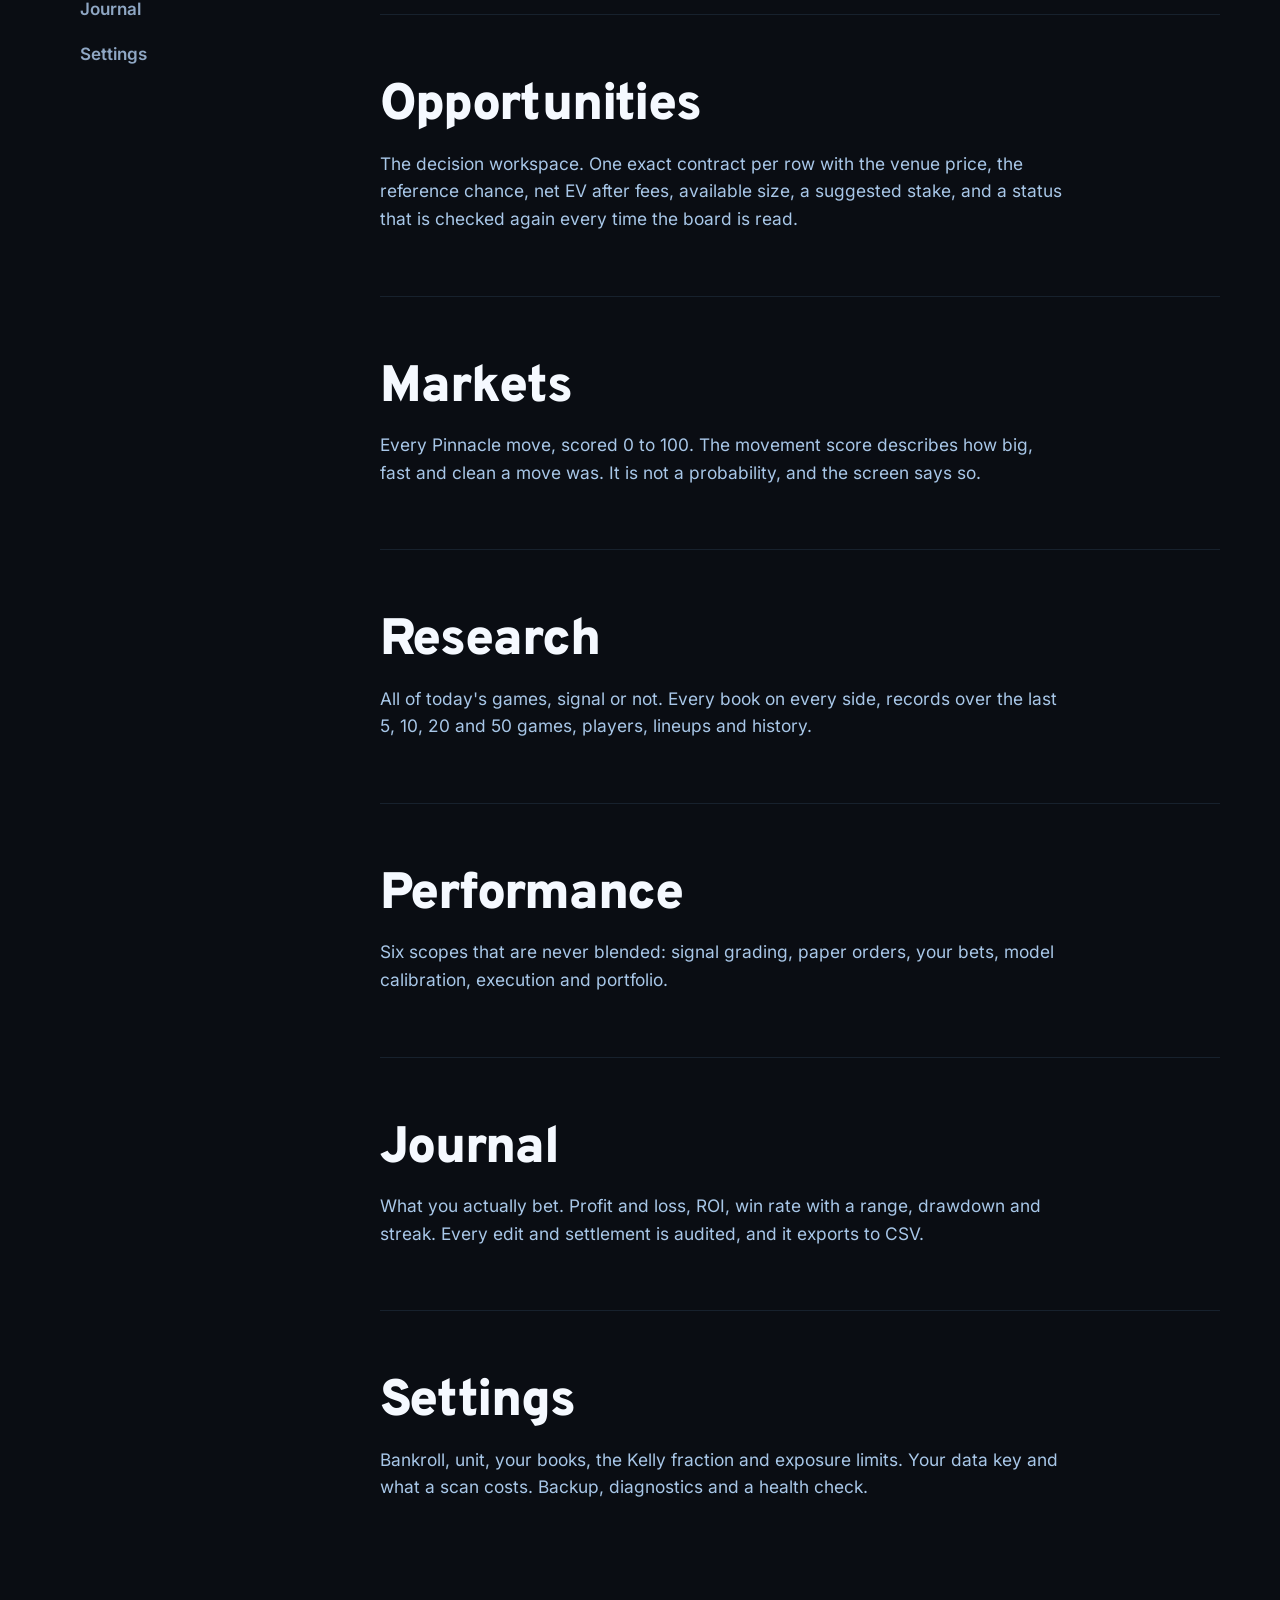
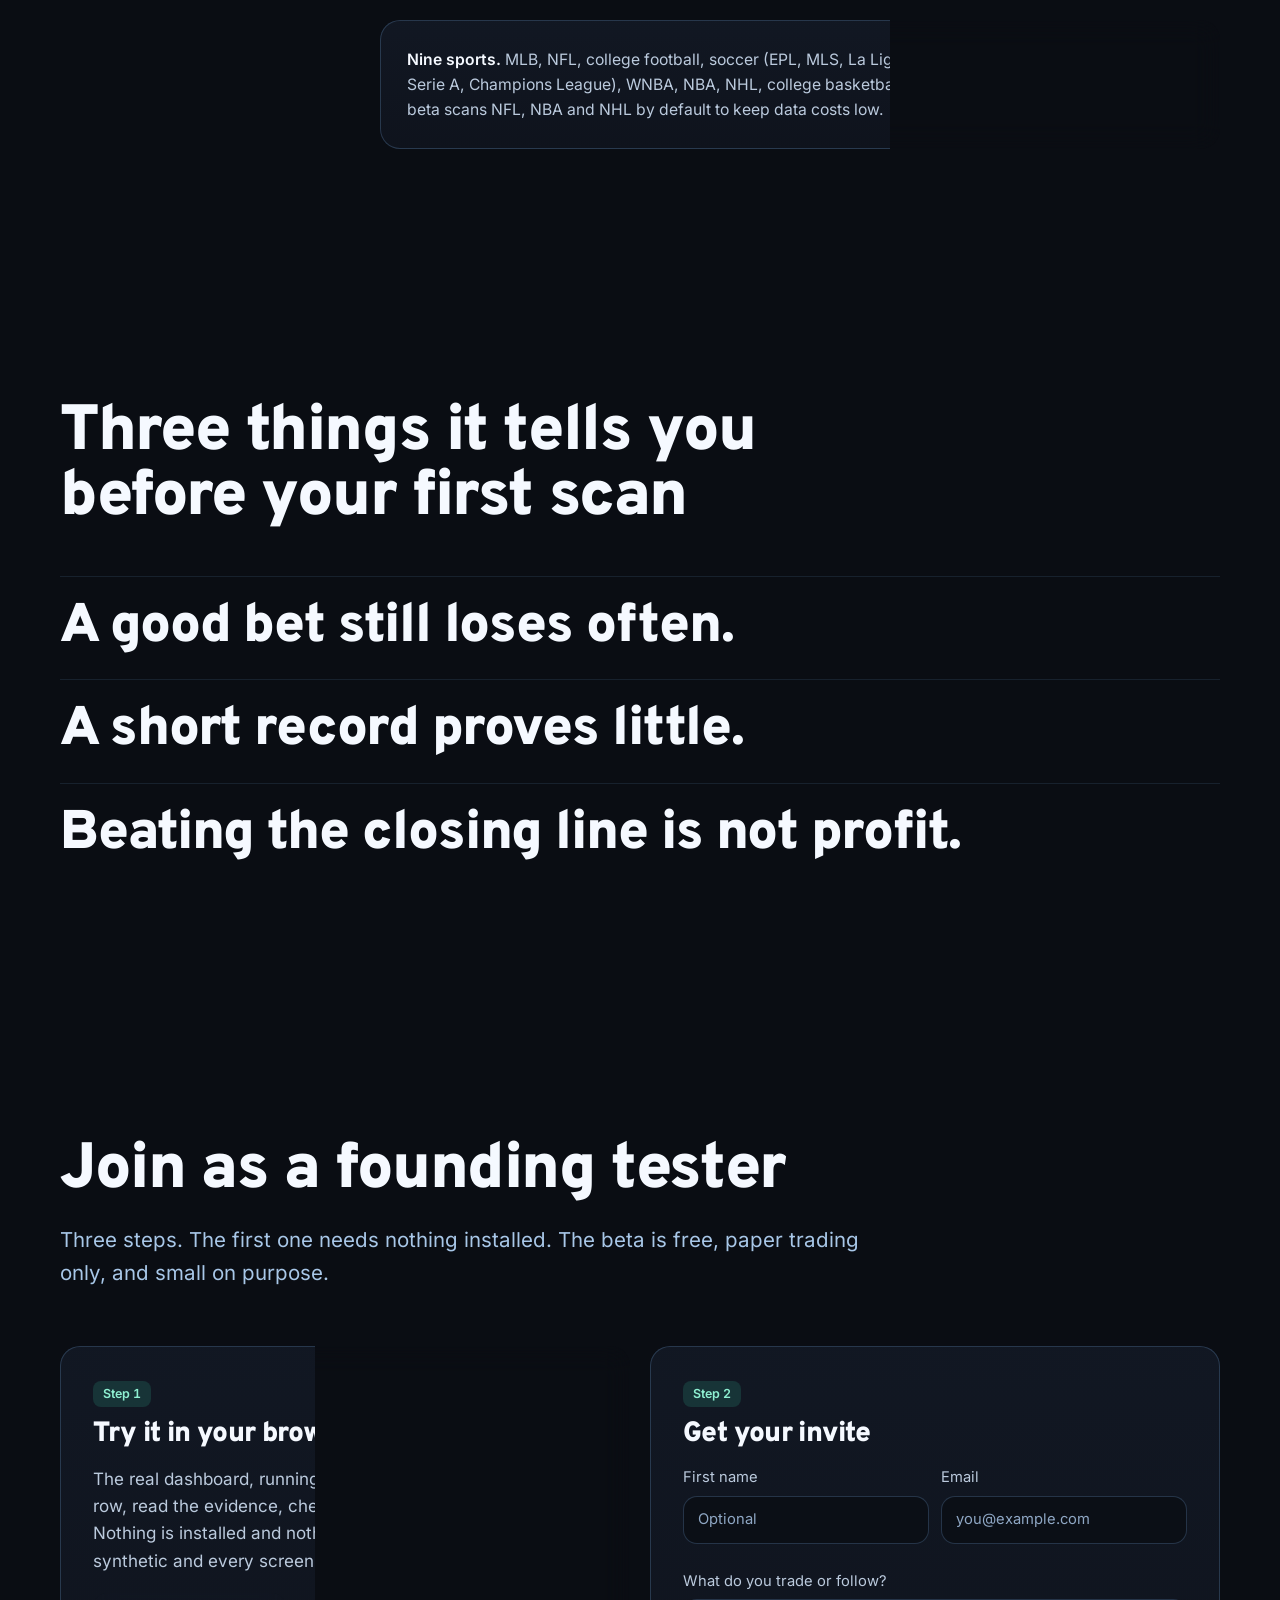
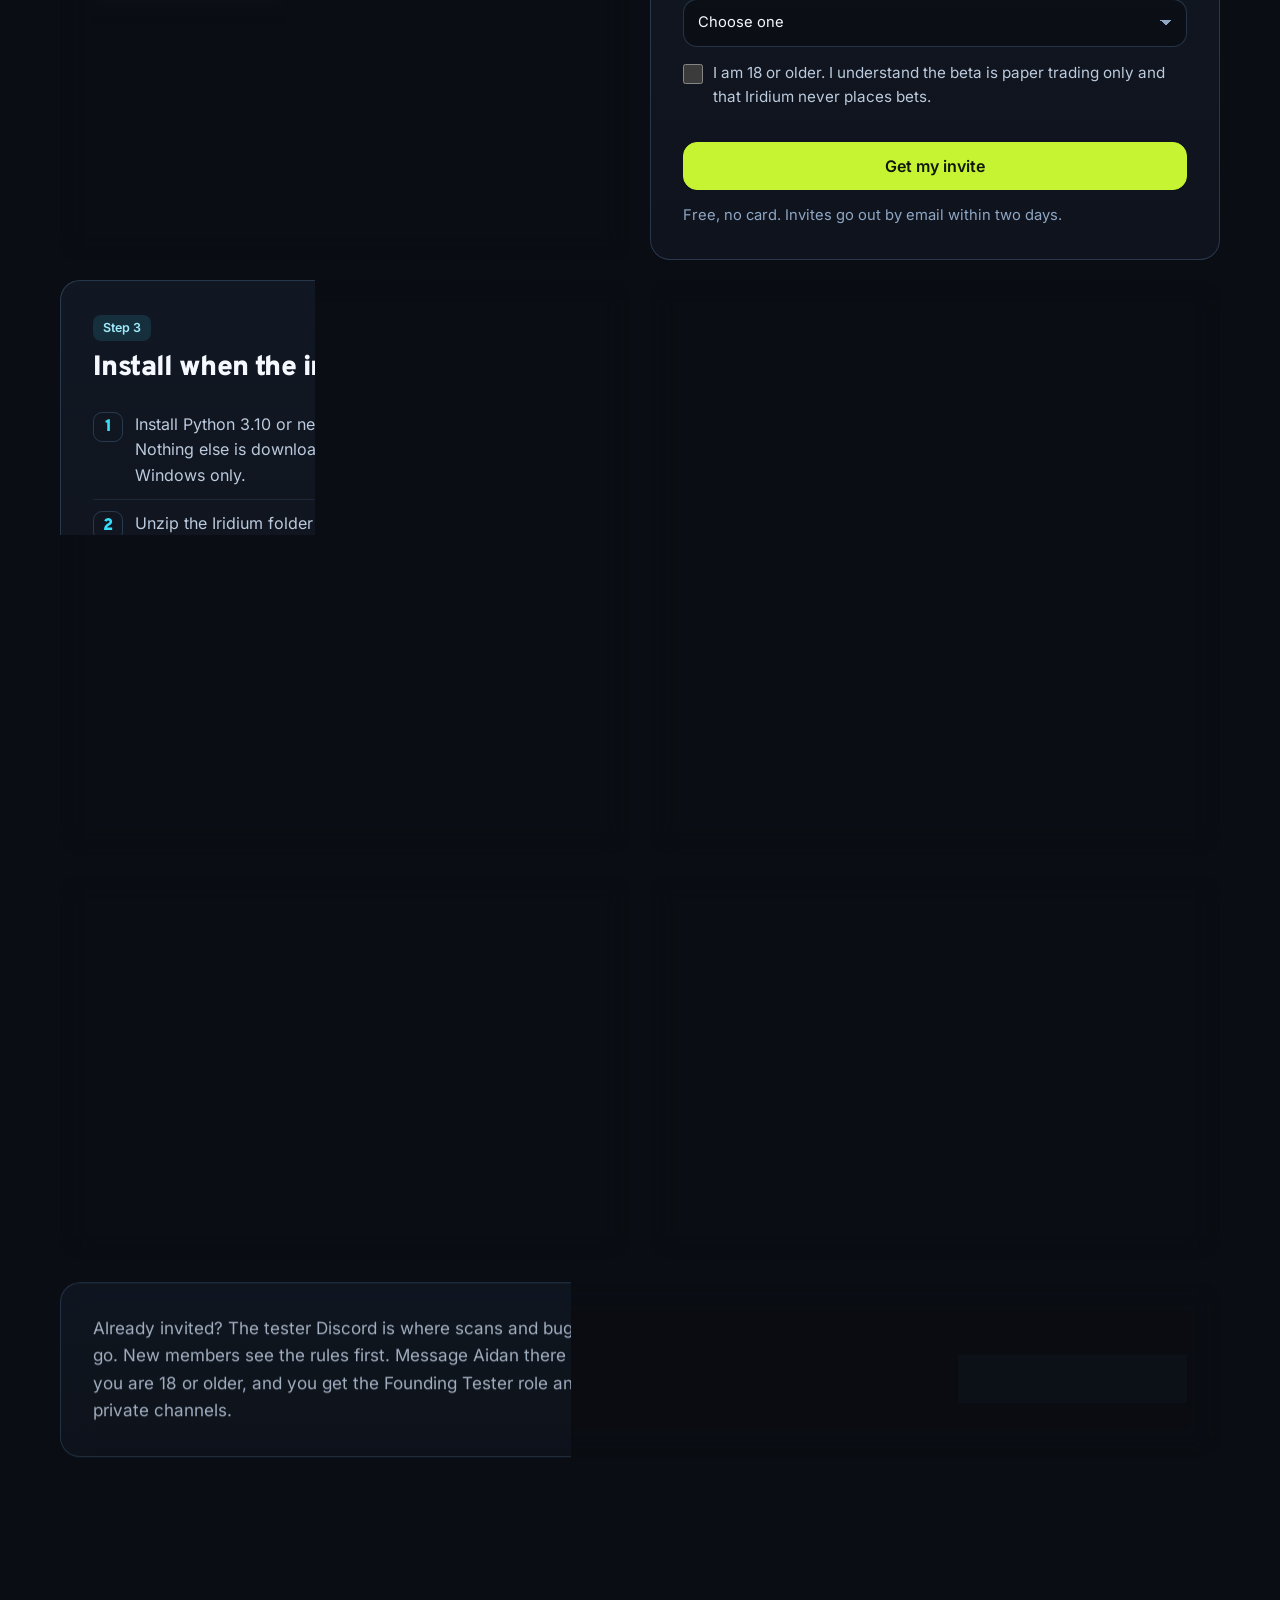
==== commit 768e91f6: "Site: test count 256 -> 300 (adopted 0.11.0 build, 26 Nov 2026) Co-Authored-By: Claude Fable 5.1 <no" ====
--- a/index.html
+++ b/index.html
@@ -512,7 +512,7 @@
       </div>
       <div class="card rv" style="--i:1"><h3>Measured</h3><p class="note">On the demo dataset, in the QA container</p>
         <div class="nums">
-          <div><b class="num" data-view data-to="256">256</b><span>automated tests pass</span></div>
+          <div><b class="num" data-view data-to="300">300</b><span>automated tests pass</span></div>
           <div><b class="num" data-view data-to="95">95</b><span>browser interaction checks pass</span></div>
           <div><b class="num" data-view data-to="0.14" data-dec="2" data-suf=" s">0.14 s</b><span>to a usable Home screen</span></div>
           <div><b class="num" data-view data-to="58">58</b><span>colour pairs checked against WCAG 2.2 AA</span></div>
